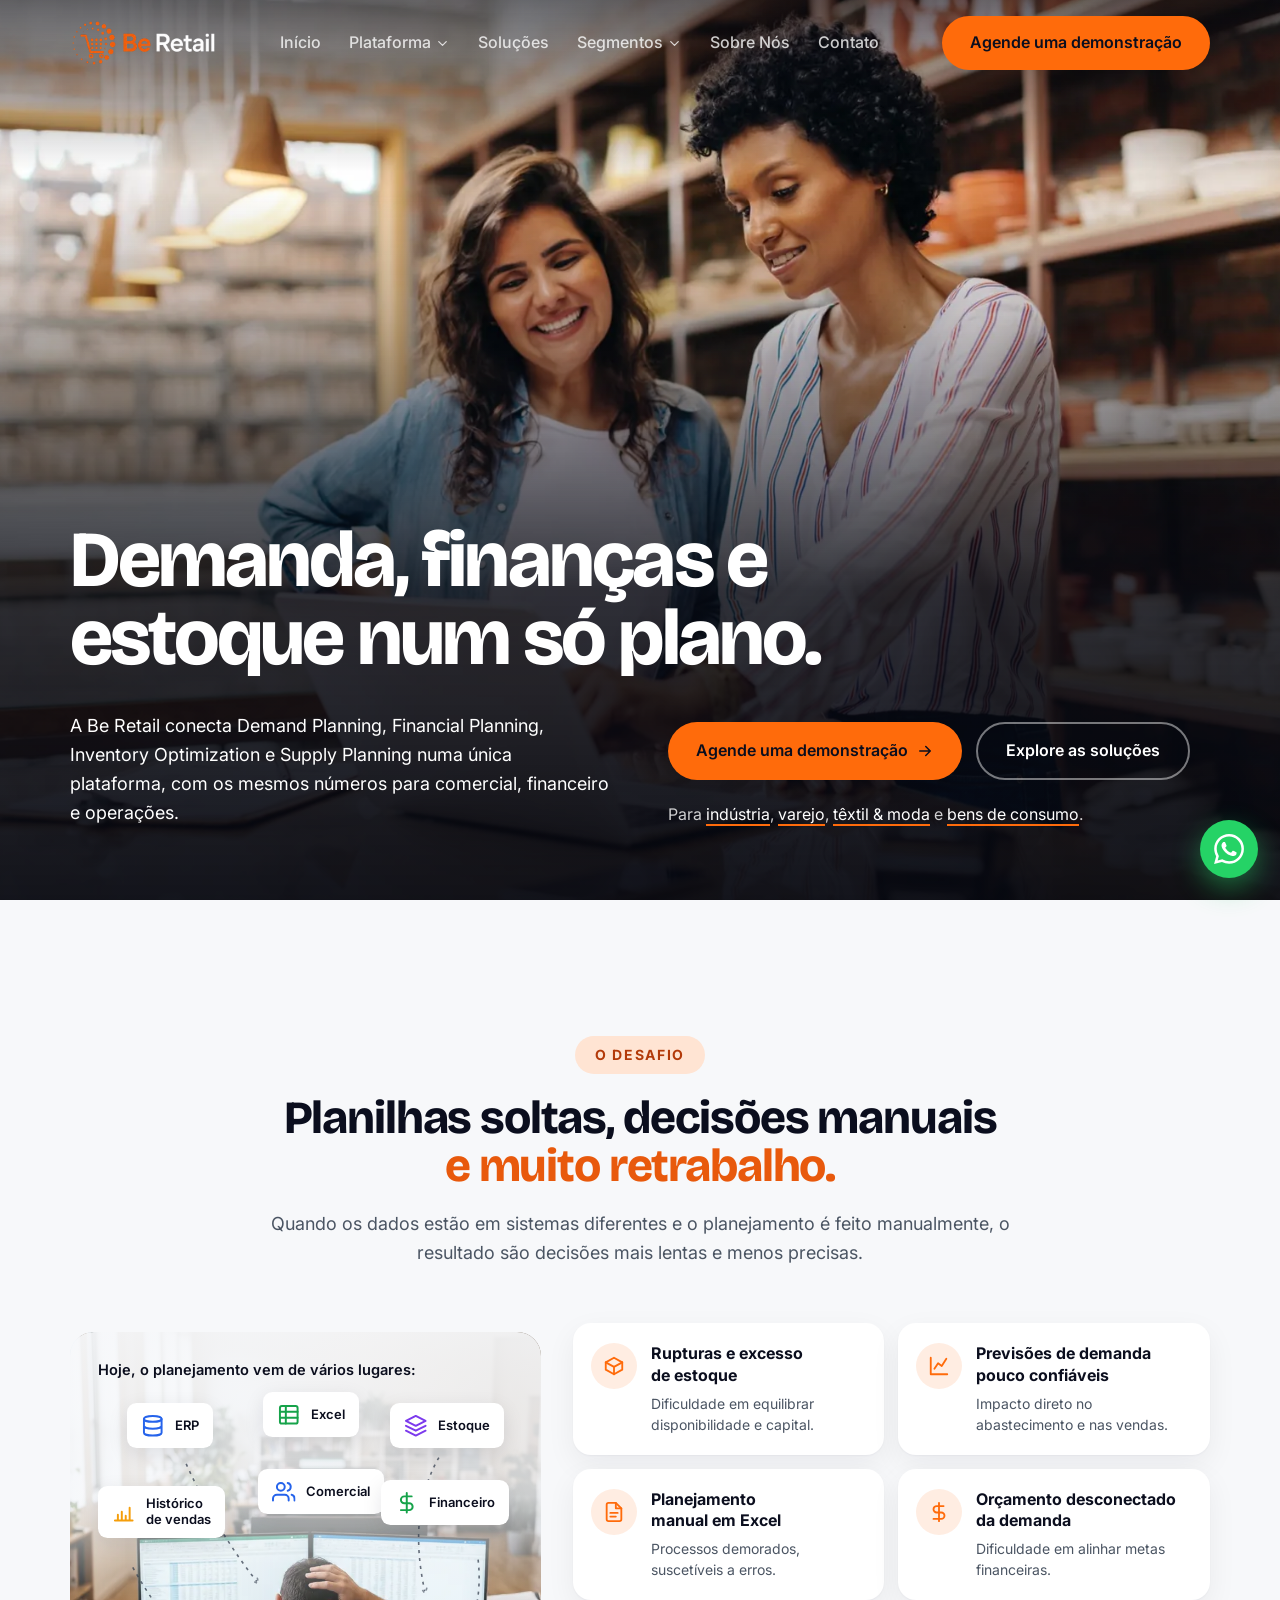
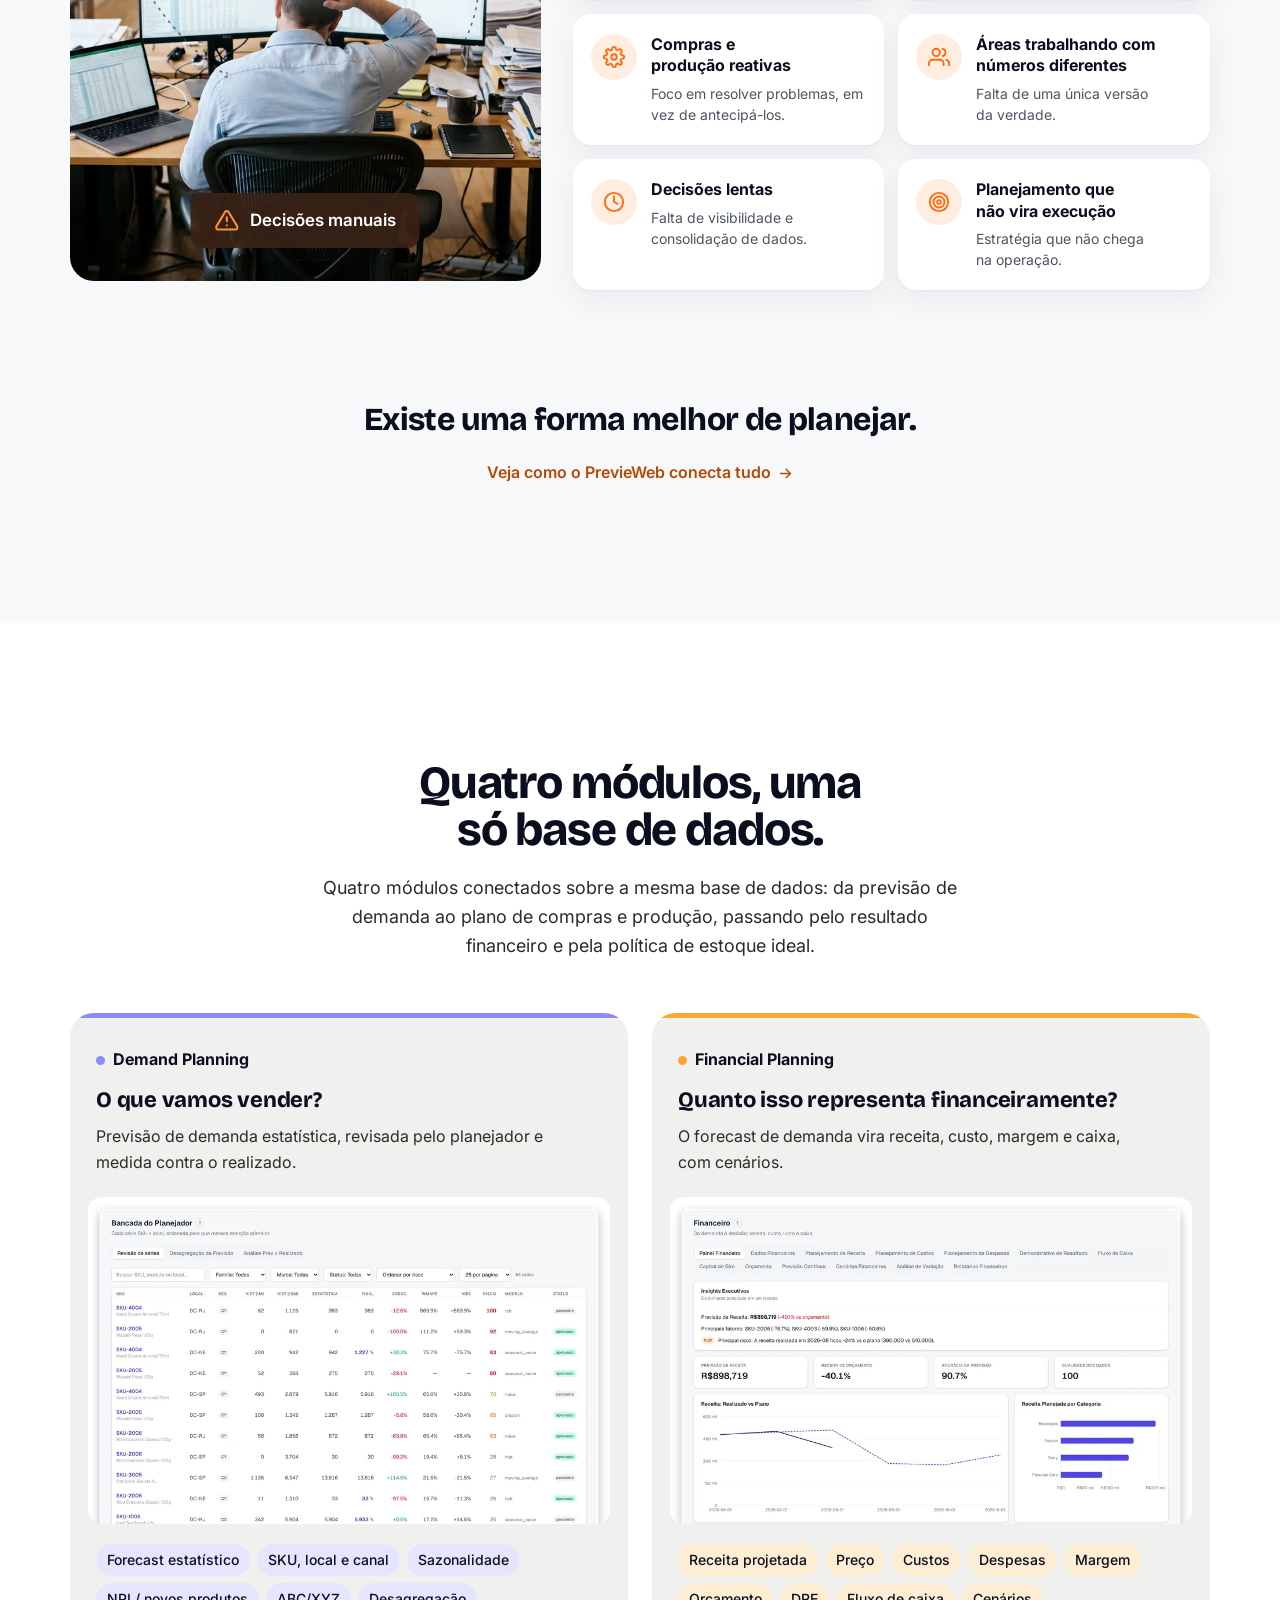
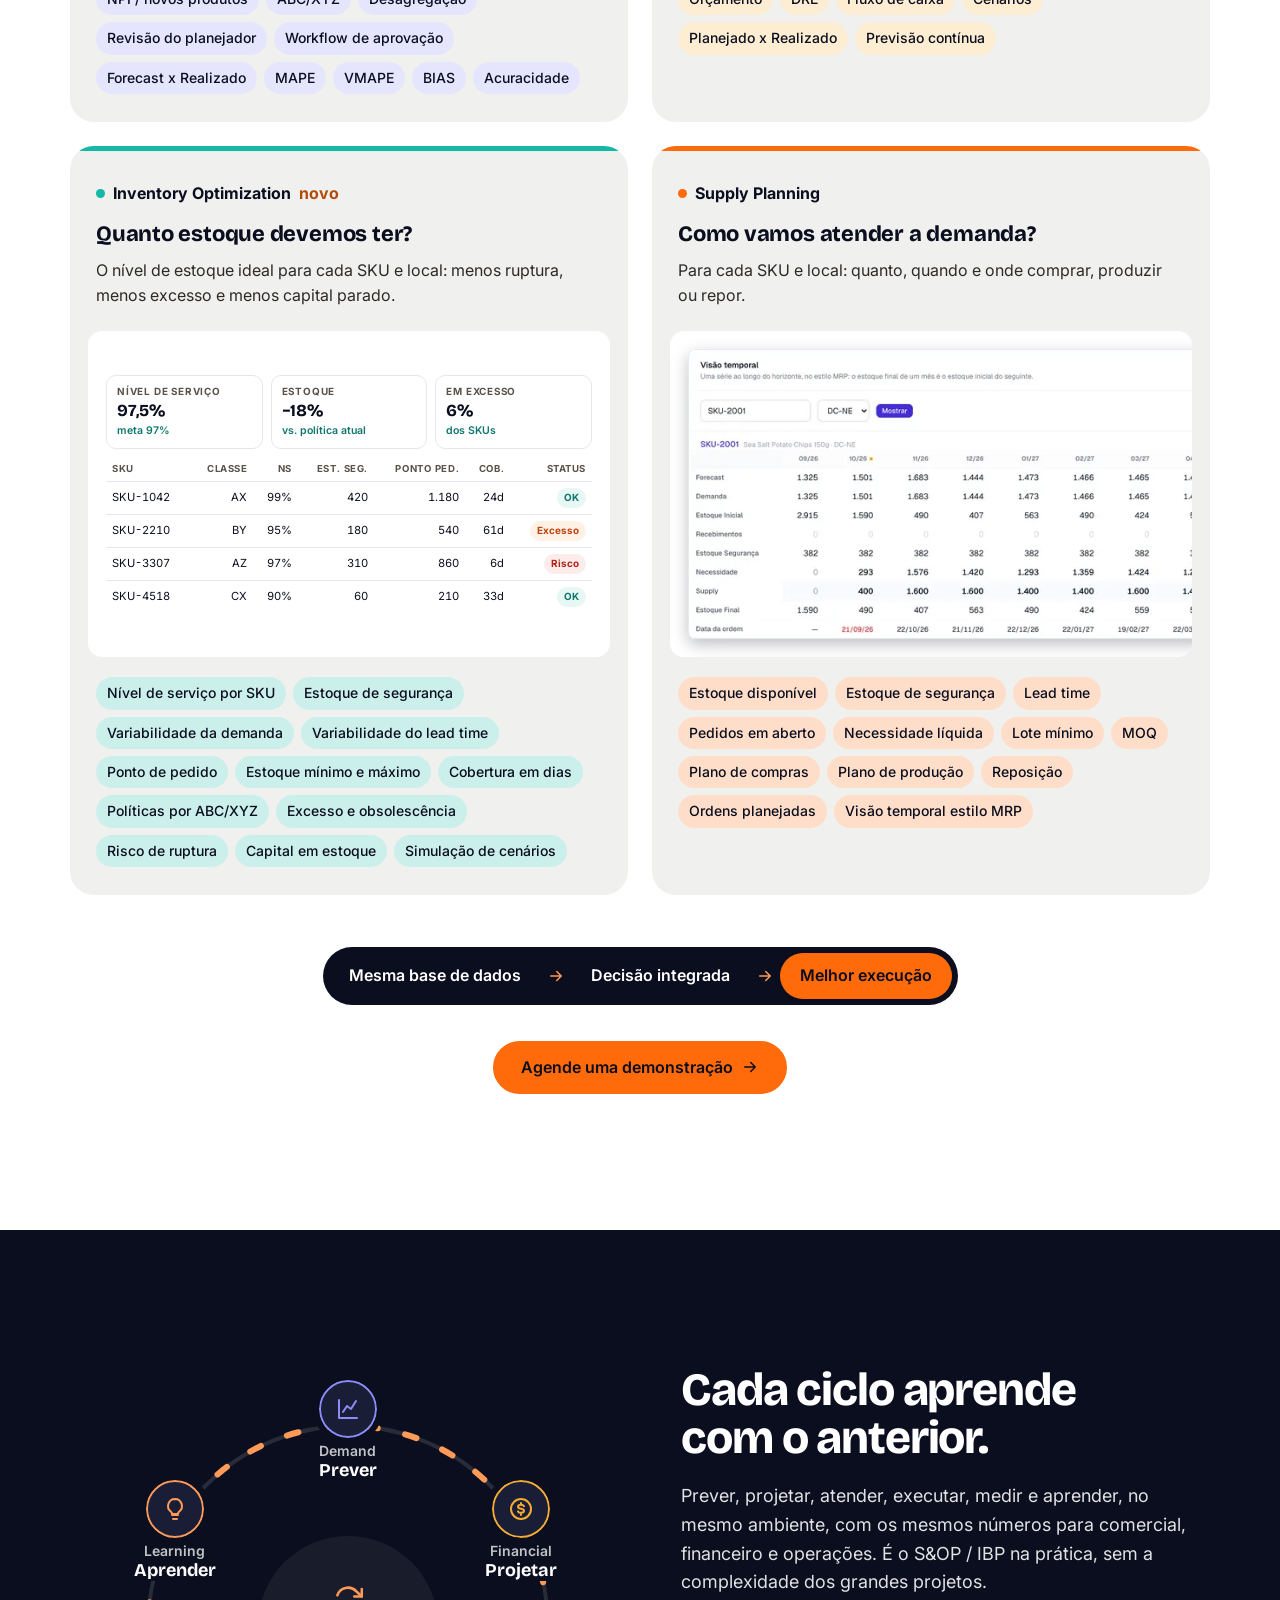
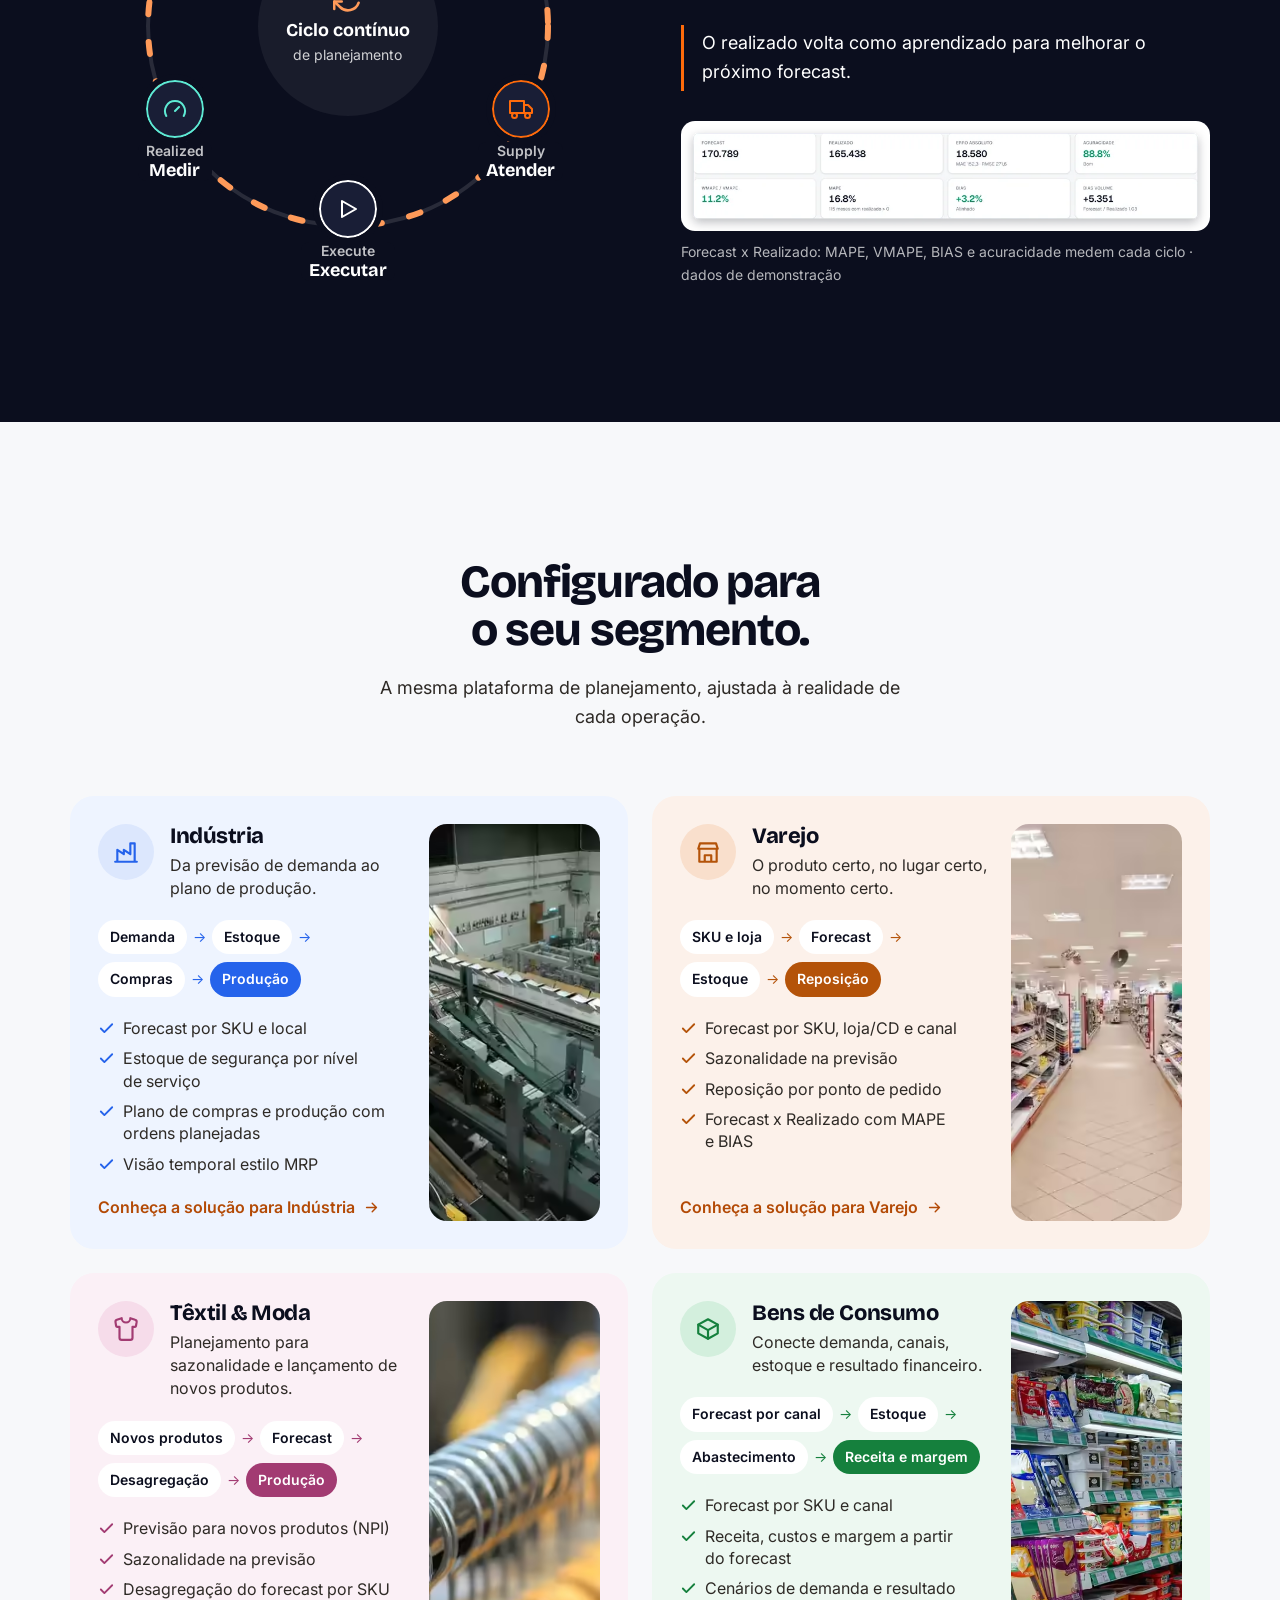
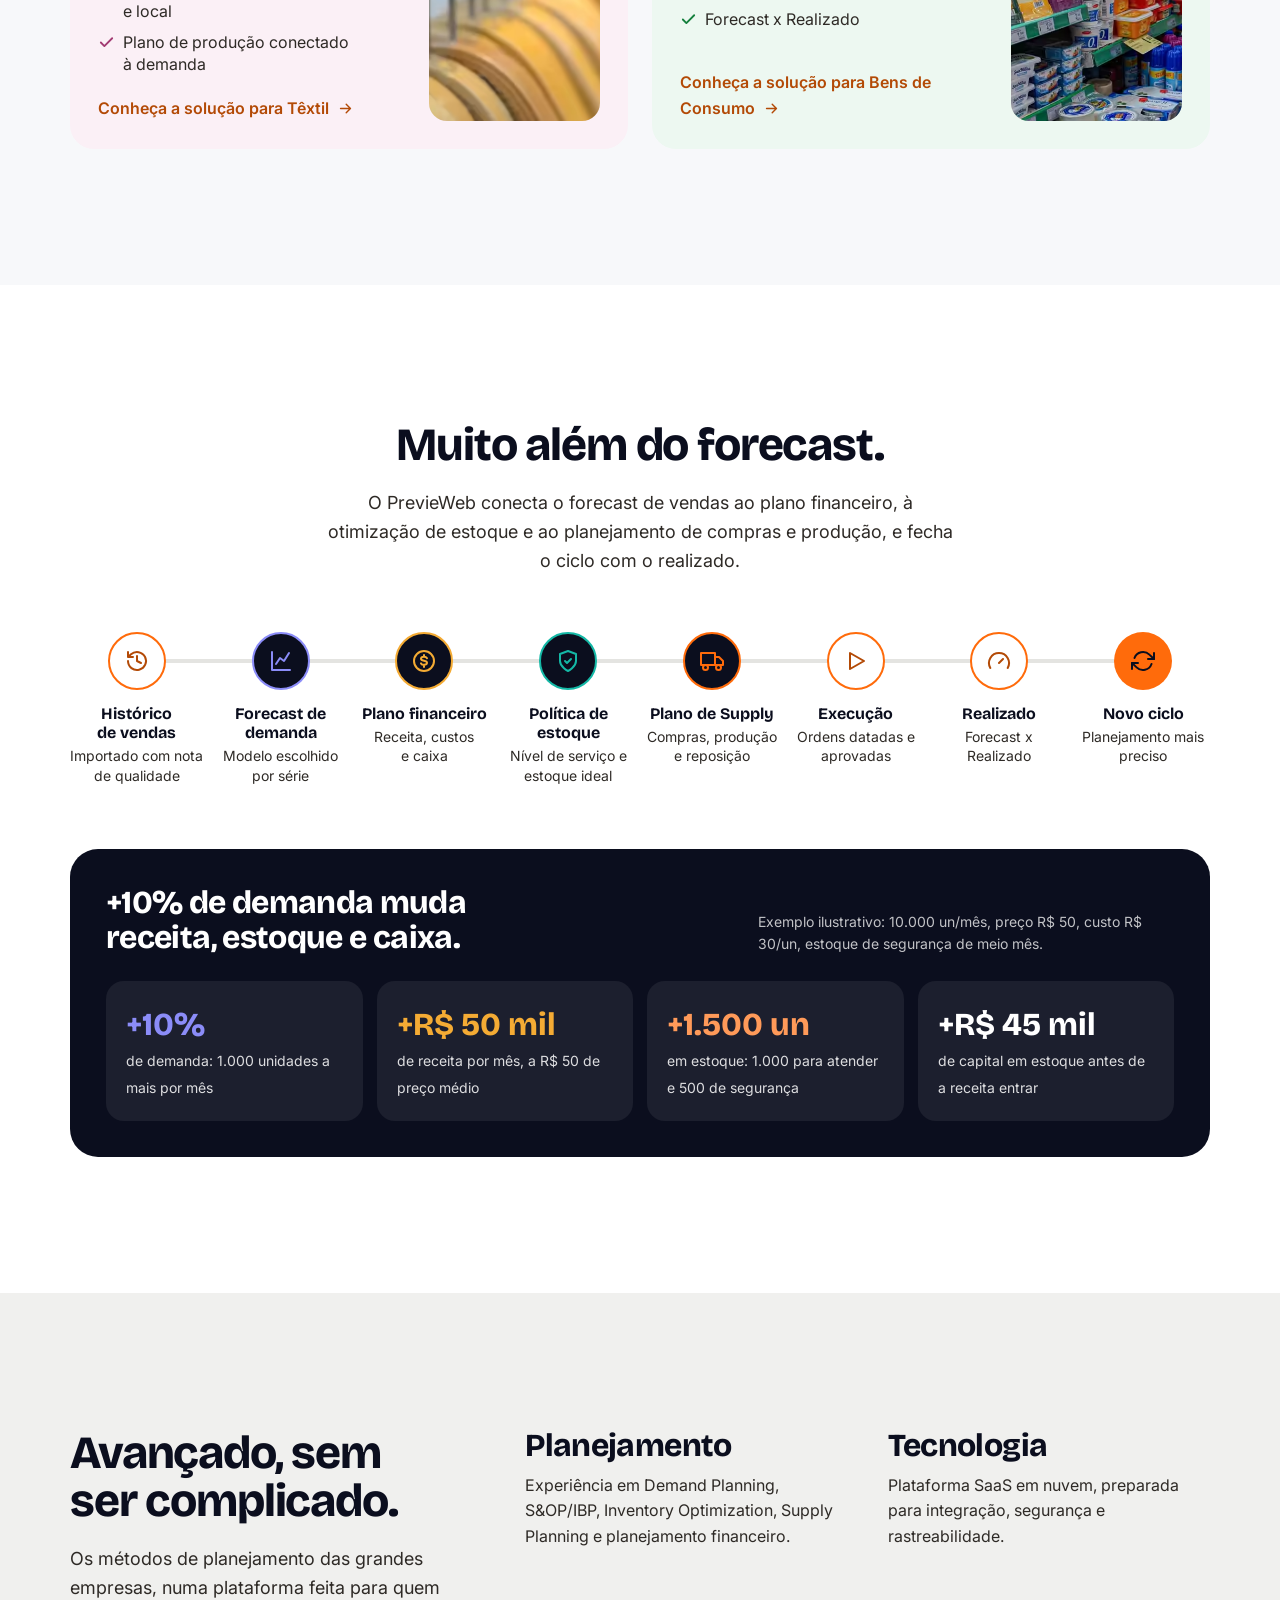
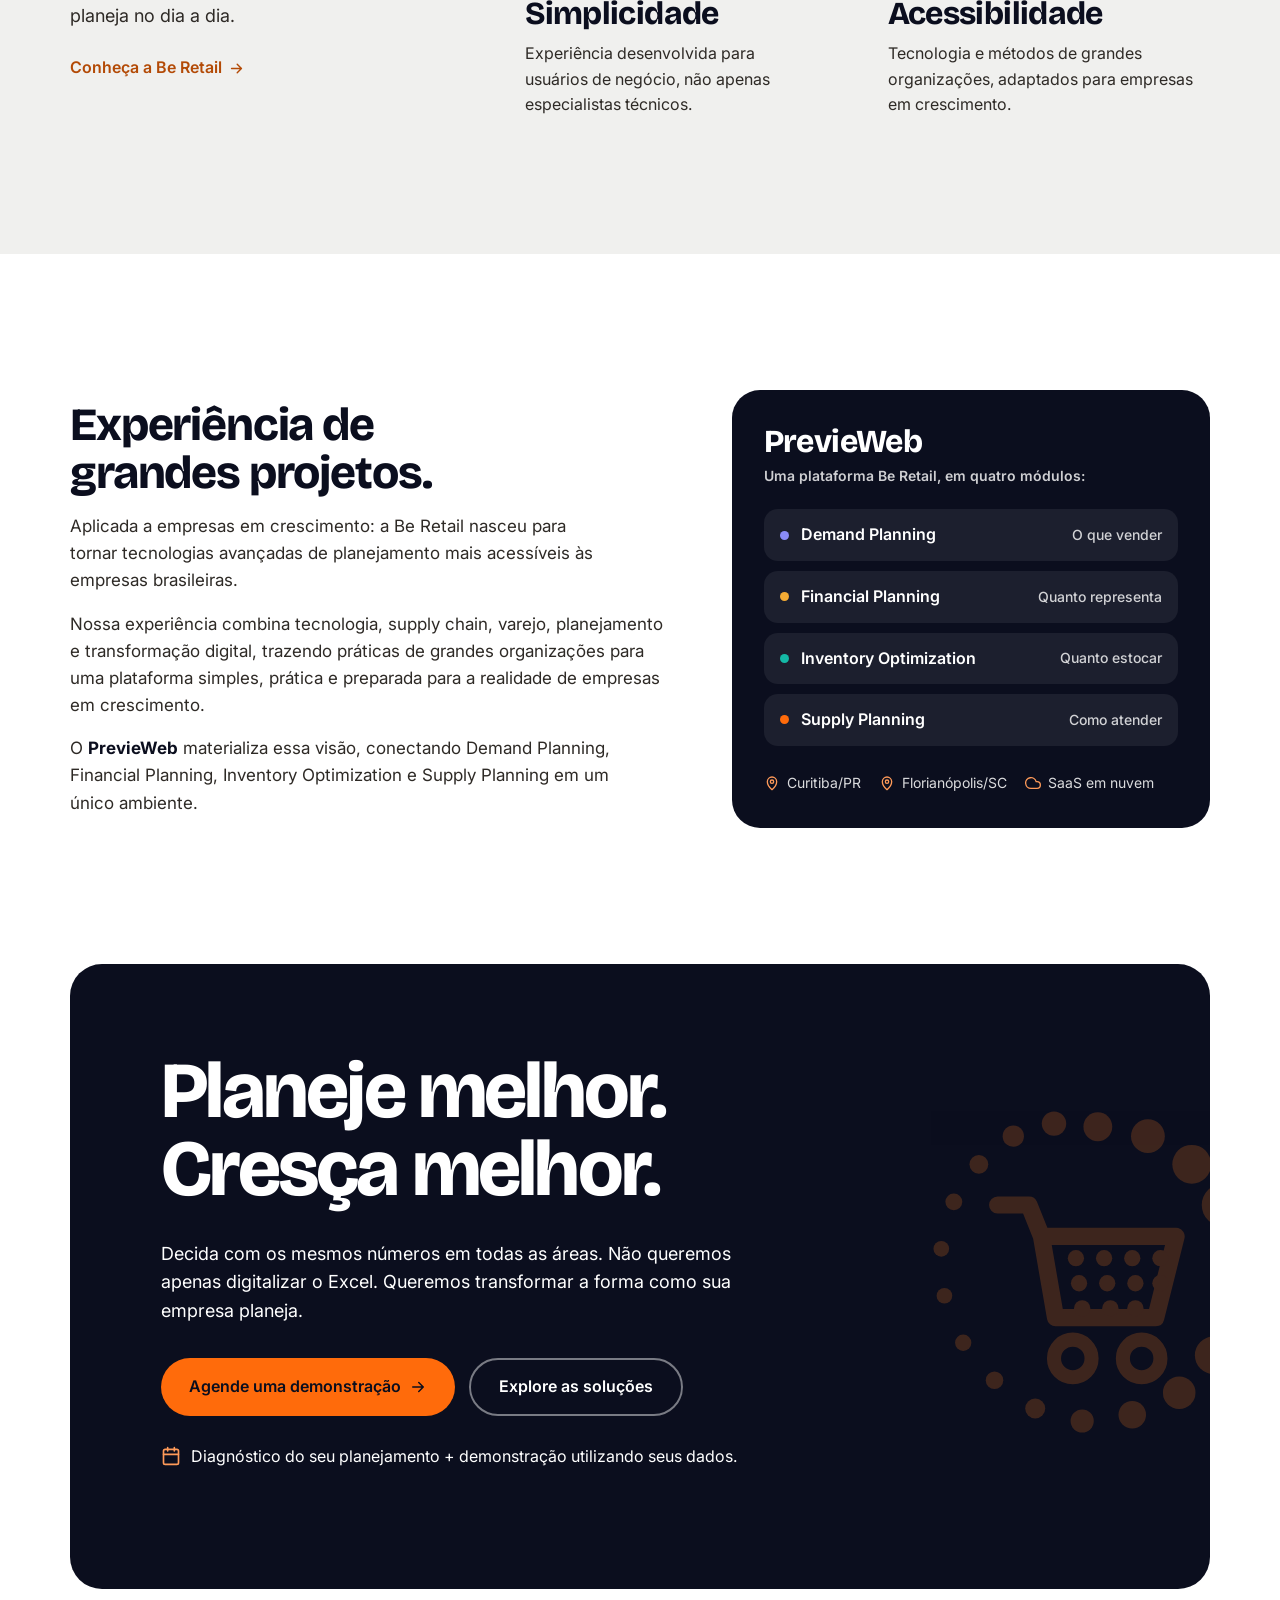
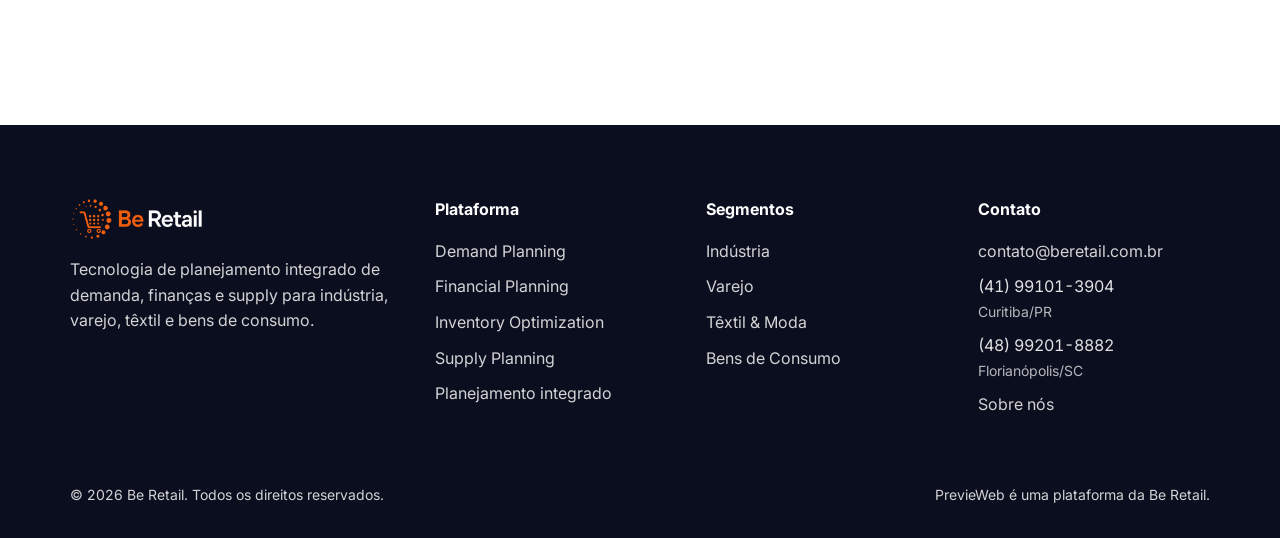
==== index.html @ 89427b6f "Moderniza a seção de segmentos e remove o Painel Executivo - Quatro cards (Indústria, Varejo, Têxtil" ====
<!DOCTYPE html>
<html lang="pt-BR">
<head>
<meta charset="UTF-8">
<meta name="viewport" content="width=device-width, initial-scale=1.0">
<!-- Google tag (gtag.js) -->
<script async src="https://www.googletagmanager.com/gtag/js?id=G-1HCFN1PPWR"></script>
<script>
  window.dataLayer = window.dataLayer || [];
  function gtag(){dataLayer.push(arguments);}
  gtag('js', new Date());

  gtag('config', 'G-1HCFN1PPWR');
</script>
<title>Be Retail | PrevieWeb — Planejamento de demanda, financeiro, estoque e supply</title>
<meta name="description" content="PrevieWeb, da Be Retail: software de previsão de demanda e planejamento integrado — demand planning, financial planning, inventory optimization e supply planning — para indústria, varejo, têxtil e bens de consumo.">
<link rel="canonical" href="https://beretail.com.br/">
<meta name="theme-color" content="#0B0E1E">
<link rel="icon" type="image/png" href="assets/favicon.png">
<link rel="apple-touch-icon" href="assets/icon-180.png">
<meta property="og:type" content="website">
<meta property="og:locale" content="pt_BR">
<meta property="og:site_name" content="Be Retail">
<meta property="og:title" content="PrevieWeb — Planejamento integrado de demanda, finanças, estoque e supply">
<meta property="og:description" content="Conecte previsão de demanda, planejamento financeiro, otimização de estoque e supply em uma única plataforma. Para indústria, varejo, têxtil e bens de consumo.">
<meta property="og:url" content="https://beretail.com.br/">
<meta property="og:image" content="https://beretail.com.br/assets/og-image.jpg">
<meta property="og:image:width" content="1200">
<meta property="og:image:height" content="630">
<meta name="twitter:card" content="summary_large_image">
<link rel="preconnect" href="https://fonts.googleapis.com">
<link rel="preconnect" href="https://fonts.gstatic.com" crossorigin>
<link href="https://fonts.googleapis.com/css2?family=Bricolage+Grotesque:opsz,wght@12..96,600..800&family=Inter:wght@400;500;600;700&display=swap" rel="stylesheet">
<link rel="preload" as="image" href="assets/fotos/planejamento-loja-1600.webp" imagesrcset="assets/fotos/planejamento-loja-900.webp 900w, assets/fotos/planejamento-loja-1600.webp 1600w" imagesizes="100vw" fetchpriority="high">
<script>document.documentElement.classList.add('js')</script>
<script type="application/ld+json">
{
  "@context":"https://schema.org",
  "@graph":[
    {
      "@type":"Organization",
      "@id":"https://beretail.com.br/#org",
      "name":"Be Retail",
      "url":"https://beretail.com.br/",
      "logo":"https://beretail.com.br/assets/logo-be-retail.png",
      "email":"contato@beretail.com.br",
      "description":"Empresa de tecnologia especializada em planejamento integrado de demanda, finanças e supply para empresas em crescimento.",
      "address":{"@type":"PostalAddress","addressLocality":"Curitiba","addressRegion":"PR","addressCountry":"BR"},
      "founder":{"@type":"Person","name":"Alan Risso","jobTitle":"Fundador"},
      "contactPoint":[
        {"@type":"ContactPoint","telephone":"+55-41-99101-3904","contactType":"sales","areaServed":"BR","availableLanguage":"Portuguese","description":"Curitiba/PR"},
        {"@type":"ContactPoint","telephone":"+55-48-99201-8882","contactType":"sales","areaServed":"BR","availableLanguage":"Portuguese","description":"Florianópolis/SC"}
      ]
    },
    {
      "@type":"SoftwareApplication",
      "name":"PrevieWeb",
      "applicationCategory":"BusinessApplication",
      "operatingSystem":"Web",
      "description":"Plataforma SaaS de planejamento integrado: previsão de demanda (demand planning), planejamento financeiro (financial planning), otimização de estoque (inventory optimization) e planejamento de supply (supply planning).",
      "featureList":["Forecast estatístico por SKU, local e canal","Forecast x Realizado com MAPE, VMAPE, BIAS e acuracidade","Receita, custos, DRE, fluxo de caixa e cenários","Estoque de segurança por nível de serviço, ponto de pedido e estoque máximo","Diagnóstico de excesso, ruptura e itens sem giro","Necessidade líquida, estoque de segurança e ordens planejadas","Visão temporal estilo MRP"],
      "publisher":{"@id":"https://beretail.com.br/#org"}
    },
    {
      "@type":"WebSite",
      "name":"Be Retail",
      "url":"https://beretail.com.br/",
      "inLanguage":"pt-BR",
      "publisher":{"@id":"https://beretail.com.br/#org"}
    }
  ]
}
</script>
<style>
  :root{
    --laranja:#FF6B0B;
    --laranja-escuro:#B34A06;
    --laranja-claro:#FF9A59;
    --dourado:#F4AB34;
    --navy:#0B0E1E;             /* navy exato da logo */
    --navy-suave:#191E36;
    --indigo-claro:#8B8CF8;
    --creme:#F0F0EE;            /* pedra neutra */
    --pedra-2:#E4E4E1;
    --linha:#E4E7EE;
    --texto:#2E2A26;
    --texto-suave:#5A524A;
    --whatsapp:#25D366;
    --f-display:'Bricolage Grotesque',system-ui,sans-serif;
    --f-ui:'Inter',system-ui,sans-serif;
    --ease:cubic-bezier(.2,.7,.3,1);
    --raio:20px;
    --fundo-escuro:var(--navy);
    /* escala: 14 · 16 · 18 · 22 · 32 · h2 · display */
    --t-small:.875rem;--t-ui:1rem;--t-lead:1.125rem;--t-h3:1.375rem;--t-stat:2rem;
    --t-h2:clamp(1.75rem,3.6vw,3rem);
    --t-display:clamp(2rem,6.2vw,5.6rem);
  }
  *{margin:0;padding:0;box-sizing:border-box}
  html{scroll-behavior:smooth;scroll-padding-top:84px}
  body{
    font-family:'Inter',system-ui,sans-serif;
    color:var(--texto);
    background:#FFFFFF;
    line-height:1.6;font-size:1.0625rem;
    -webkit-font-smoothing:antialiased;
    overflow-x:hidden;
  }
  h1,h2,h3{font-family:var(--f-display);text-wrap:balance}
  p,li{text-wrap:pretty}
  img,svg{display:block;max-width:100%}
  img{height:auto}
  a{text-decoration:none;color:inherit}
  ul,ol{list-style:none}
  a:focus-visible,button:focus-visible{outline:3px solid var(--laranja-claro);outline-offset:3px;border-radius:6px}
  .container{width:min(1140px,calc(100% - 40px));margin-inline:auto}
  .ic{width:24px;height:24px;fill:none;stroke:currentColor;stroke-width:2;stroke-linecap:round;stroke-linejoin:round;flex:none}
  .sr-only{position:absolute;width:1px;height:1px;overflow:hidden;clip:rect(0 0 0 0);white-space:nowrap}

  /* ===== Header ===== */
  header{
    position:sticky;top:0;z-index:50;
    background:transparent;transition:background-color .3s;
  }
  header.is-scrolled,header.nav-open{background:var(--navy)}
  .nav{display:flex;align-items:center;justify-content:space-between;padding:16px 0;gap:16px;transition:padding .3s}
  header.is-scrolled .nav{padding:10px 0}
  .logo img{transition:height .3s}
  header.is-scrolled .logo img{height:40px}
  .nav > nav > ul{display:flex;gap:28px}
  .nav ul a{font-weight:500;font-size:var(--t-ui);color:rgba(255,255,255,.78);transition:color .2s;display:inline-flex;align-items:center;gap:4px}
  .nav ul a:hover{color:var(--laranja-claro)}
  .nav .has-sub{position:relative}
  .nav .has-sub > a .ic{width:15px;height:15px;transition:transform .2s}
  .nav .sub{
    position:absolute;top:calc(100% + 14px);left:-18px;min-width:230px;
    background:var(--navy-suave);border-radius:14px;
    padding:8px;box-shadow:0 20px 40px rgba(0,0,0,.35); /* taste-skill-ignore: menu suspenso */
    display:none;
  }
  .nav .sub::before{content:'';position:absolute;left:0;right:0;top:-16px;height:16px}
  .nav .has-sub:hover .sub,.nav .has-sub:focus-within .sub{display:block}
  .nav .has-sub:hover > a .ic{transform:rotate(180deg)}
  .nav .sub a{display:flex;padding:10px 12px;border-radius:9px;font-size:var(--t-ui)}
  .nav .sub a:hover{background:rgba(255,255,255,.06)}
  .nav .sub .dot{width:8px;height:8px;border-radius:50%;margin-right:8px}
  .menu-btn{
    display:none;background:none;border:0;cursor:pointer;padding:8px;
    color:#fff;margin-left:auto;
  }
  .btn{
    display:inline-flex;align-items:center;gap:8px;
    font-family:var(--f-ui);font-weight:600;font-size:var(--t-ui);
    padding:14px 28px;border-radius:999px;transition:background-color .2s,color .2s,border-color .2s,transform .2s;cursor:pointer;border:0;
  }
  .btn .ic{width:18px;height:18px;transition:transform .25s}
  .btn:hover .ic{transform:translateX(3px)}
  .btn-primary{background:var(--laranja);color:var(--navy)}
  .btn-primary:hover{background:var(--laranja-claro)}
  .btn:active{transform:translateY(1px)}
  .btn-ghost{border:2px solid rgba(255,255,255,.45);color:#fff}
  .btn-ghost:hover{border-color:var(--laranja);color:var(--laranja-claro)}
  .btn-outline{border:2px solid var(--navy);color:var(--navy)}
  .btn-outline:hover{border-color:var(--laranja);color:var(--laranja-escuro)}
  .link-seta{display:inline-flex;align-items:center;gap:6px;font-family:var(--f-ui);font-weight:600;font-size:var(--t-ui);color:var(--laranja-escuro)}
  .link-seta .ic{width:17px;height:17px;transition:transform .2s}
  .link-seta:hover .ic{transform:translateX(4px)}

  /* ===== Logo ===== */
  .logo{display:flex;align-items:center}
  .logo img{height:48px;width:auto}
  footer .logo img{height:44px}

  /* ===== Hero ===== */
  /* capa em tela cheia: a foto ocupa a primeira tela, o cabeçalho fica por cima */
  .hero{
    position:relative;isolation:isolate;overflow:hidden;background:var(--navy);color:#fff;
    margin-top:-96px;padding:212px 0 72px;min-height:calc(100svh + 10px);display:flex;align-items:flex-end;
  }
  .hero-bg{position:absolute;inset:0;z-index:-2;width:100%;height:100%;object-fit:cover;object-position:50% 28%}
  .hero::after{
    content:'';position:absolute;inset:0;z-index:-1;pointer-events:none;
    background:
      linear-gradient(to top,rgba(6,8,16,.94) 0%,rgba(6,8,16,.82) 34%,rgba(6,8,16,.2) 64%,rgba(6,8,16,0) 78%), /* taste-skill-ignore: scrim neutro sobre a foto */
      linear-gradient(to bottom,rgba(6,8,16,.62) 0,rgba(6,8,16,0) 20%); /* scrim neutro sobre a foto */ /* taste-skill-ignore: scrim neutro sobre a foto */
  }
  .hero-content{width:min(1140px,calc(100% - 40px))}
  .hero h1{
    font-size:var(--t-display);font-weight:750;line-height:.98;
    letter-spacing:-.035em;margin-bottom:36px;max-width:24ch;
  }
  .hero-grid{display:grid;grid-template-columns:1fr 1fr;gap:56px;align-items:end}
  .hero p.lead{font-size:var(--t-lead);color:#fff;max-width:34rem}
  .hero-side{display:flex;flex-direction:column;gap:22px}
  .hero-actions{display:flex;gap:14px;flex-wrap:wrap}
  .hero-segs{font-size:var(--t-ui);color:rgba(255,255,255,.8);max-width:30rem}
  .hero-segs a{color:#fff;text-decoration:underline;text-decoration-color:var(--laranja);text-underline-offset:4px;text-decoration-thickness:2px}
  .hero-segs a:hover{color:var(--laranja-claro)}
  @media(prefers-reduced-motion:no-preference){
    .hero-bg{animation:assentar 1.6s cubic-bezier(.2,.7,.3,1) both}
    @keyframes assentar{from{transform:scale(1.06)}to{transform:none}}
  }

  /* fluxo Demand → Financial → Supply (componente reutilizável) */
  .flow{display:flex;align-items:center;gap:10px;flex-wrap:wrap}
  .flow .step{
    display:inline-flex;align-items:center;gap:8px;padding:8px 13px;border-radius:12px;
    font-family:var(--f-ui);font-weight:600;font-size:var(--t-small);white-space:nowrap;
  }
  .flow .arrow{width:18px;height:18px;opacity:.55}
  .dot-mod{width:9px;height:9px;border-radius:50%;flex:none}
  .m-demand{--mod:var(--indigo-claro)}
  .m-fin{--mod:var(--dourado)}
  .m-supply{--mod:var(--laranja)}
  .m-inv{--mod:#14B8A6}
  .dot-mod{background:var(--mod)}

  /* entrada do hero (só com movimento permitido) */
  @keyframes fadeUp{from{opacity:0;transform:translateY(24px)}to{opacity:1;transform:none}}
  @media(prefers-reduced-motion:no-preference){
    .hero h1,.hero .lead,.hero-actions,.hero-segs{animation:fadeUp .7s cubic-bezier(.2,.7,.3,1) both}
    .hero .lead{animation-delay:.08s}
    .hero-actions{animation-delay:.16s}
    .hero-segs{animation-delay:.24s}
  }

  /* ===== Seções ===== */
  section{padding:136px 0}
  .section-title{font-size:var(--t-h2);font-weight:750;letter-spacing:-.025em;color:var(--navy);line-height:1.04;max-width:22ch}
  .section-sub{color:var(--texto);max-width:40rem;margin-top:20px;font-size:var(--t-lead)}
  .center{text-align:center}
  .center .section-title,.center .section-sub{margin-inline:auto}
  .dark{background:var(--fundo-escuro);color:#fff}
  .dark .section-title{color:#fff}
  .dark .section-sub{color:rgba(255,255,255,.88)}
  .bg-creme{background:var(--creme)}

  /* revelação ao rolar (só com JS) */
  @media(prefers-reduced-motion:no-preference){
    .js [data-reveal]{opacity:0;transform:translateY(24px);transition:opacity .7s cubic-bezier(.2,.7,.3,1),transform .7s cubic-bezier(.2,.7,.3,1)}
    .js [data-reveal].is-in{opacity:1;transform:none}
  }

  /* ===== Problema (layout de referência) ===== */
  /* taste-skill-ignore: rótulo em pílula, palavra em destaque, ícones e sombras seguem a referência pedida */
  .desafio{background:#F7F8FA}
  .pill{
    display:inline-block;padding:8px 20px;border-radius:999px;background:#FFE4D3;color:#B33A0A;
    font-family:var(--f-ui);font-weight:700;font-size:var(--t-small);letter-spacing:.12em;text-transform:uppercase;margin-bottom:20px;
  }
  .desafio-title{max-width:none}
  .desafio-title span{display:block;color:#E8590C}
  .desafio .section-sub{color:#4B5563;max-width:48rem}
  .prob-grid{display:grid;grid-template-columns:.85fr 1.15fr;gap:32px;margin-top:56px;align-items:center}
  .frag{position:relative;aspect-ratio:6/7;border-radius:24px;overflow:hidden;container-type:inline-size;background:#E9ECF1}
  .frag-foto{position:absolute;inset:0;width:100%;height:100%;object-fit:cover;object-position:50% 60%}
  .frag::before{
    content:'';position:absolute;inset:0;z-index:1;pointer-events:none;
    background:linear-gradient(to bottom,rgba(247,248,250,.94) 0%,rgba(247,248,250,.82) 30%,rgba(247,248,250,0) 54%); /* taste-skill-ignore: véu claro sob os cartões */
  }
  .frag .tag{position:absolute;z-index:3;left:6%;top:5%;font-size:clamp(.875rem,3.1cqi,1.125rem);font-weight:600;color:var(--navy)}
  .frag-setas{position:absolute;inset:0;z-index:2;width:100%;height:100%}
  .frag-setas path{fill:none;stroke:#374151;stroke-width:1.6;stroke-dasharray:3 5;vector-effect:non-scaling-stroke;opacity:.75}
  .fontes{position:absolute;inset:0;z-index:3}
  .fonte{
    position:absolute;display:flex;align-items:center;gap:2.2cqi;
    padding:2.2cqi 3cqi;border-radius:2cqi;background:#fff;
    box-shadow:0 6px 20px rgba(15,23,42,.10); /* taste-skill-ignore */
    font-family:var(--f-ui);font-weight:600;font-size:clamp(.8125rem,2.7cqi,1rem);line-height:1.2;color:var(--navy);
  }
  .fonte-ic .ic{width:clamp(18px,5cqi,30px);height:clamp(18px,5cqi,30px);stroke-width:2}
  .f-erp{left:12%;top:13%}       .f-erp .ic{color:#2563EB}
  .f-excel{left:41%;top:11%}     .f-excel .ic{color:#16A34A}
  .f-estoque{left:68%;top:13%}   .f-estoque .ic{color:#7C3AED} /* taste-skill-ignore: roxo do ícone de estoque da referência */
  .f-historico{left:6%;top:28%}  .f-historico .ic{color:#F59E0B}
  .f-comercial{left:40%;top:25%} .f-comercial .ic{color:#2563EB}
  .f-financeiro{left:66%;top:27%} .f-financeiro .ic{color:#16A34A}
  .manual{
    position:absolute;z-index:3;left:50%;bottom:6%;transform:translateX(-50%);white-space:nowrap;
    background:rgba(58,34,22,.92);color:#fff;border-radius:2.6cqi;padding:3cqi 5cqi;
    display:flex;align-items:center;gap:2.4cqi;font-family:var(--f-ui);font-weight:600;font-size:clamp(.95rem,3.6cqi,1.3rem);
  }
  .manual .ic{color:#FB923C;width:clamp(20px,5.2cqi,30px);height:clamp(20px,5.2cqi,30px)}
  .dores{display:grid;grid-template-columns:1fr 1fr;gap:14px}
  .dor{
    background:#fff;border-radius:18px;padding:20px 18px;display:grid;grid-template-columns:46px 1fr;gap:14px;align-items:start;
    box-shadow:0 1px 2px rgba(15,23,42,.04),0 10px 30px rgba(15,23,42,.06); /* taste-skill-ignore */
  }
  .dor-ic{width:46px;height:46px;border-radius:50%;background:#FFEDE2;display:grid;place-items:center;color:var(--laranja)}
  .dor-ic .ic{width:22px;height:22px}
  .dor h3{font-family:var(--f-ui);font-size:var(--t-ui);font-weight:700;color:var(--navy);line-height:1.35;margin-bottom:6px}
  .dor p{font-size:var(--t-small);color:#4B5563;line-height:1.5}
  .virada{margin-top:104px;text-align:center}
  .virada p{font-family:var(--f-display);font-size:var(--t-stat);font-weight:750;color:var(--navy);letter-spacing:-.02em;margin-bottom:14px}

  /* ===== Plataforma ===== */
  .mods{display:grid;grid-template-columns:repeat(2,1fr);gap:24px;margin-top:52px}
  .mod{
    border-radius:24px;background:var(--creme);overflow:hidden;
    display:flex;flex-direction:column;transition:transform .25s,background-color .25s;
  }
  .mod:hover{transform:translateY(-4px);background:var(--pedra-2)}
  .mod-head{padding:28px 26px 0}
  .mod-tag{
    display:inline-flex;align-items:center;gap:8px;font-family:var(--f-ui);font-weight:700;
    font-size:var(--t-ui);color:var(--navy);
  }
  .mod-tag .novo{color:var(--laranja-escuro);font-weight:700}
  .mod h3{font-size:var(--t-h3);font-weight:750;color:var(--navy);margin:10px 0 6px;letter-spacing:-.01em}
  .mod-head p{font-size:var(--t-ui);color:var(--texto)}
  .mod-shot{
    margin:22px 18px 0;border-radius:14px;overflow:hidden;background:#fff;
    aspect-ratio:16/10;
  }
  .mod-shot img{width:100%;height:100%;object-fit:cover;object-position:left top}
  .chips{display:flex;flex-wrap:wrap;gap:7px;padding:20px 26px 28px}
  .chips li{
    font-size:var(--t-small);font-weight:500;padding:5px 11px;border-radius:999px;
    background:color-mix(in srgb,var(--mod) 22%,#fff);color:var(--navy);
  }
  .mod-bar{height:5px;background:var(--mod)}
  /* mock ilustrativo do Inventory Optimization */
  .inv-mock{display:flex;flex-direction:column;justify-content:center;gap:12px;padding:16px 18px;background:#fff;font-family:var(--f-ui)}
  .inv-kpis{display:grid;grid-template-columns:repeat(3,1fr);gap:8px}
  .inv-kpis div{border:1px solid var(--linha);border-radius:10px;padding:8px 10px;display:flex;flex-direction:column;gap:2px}
  .inv-kpis b{font-size:.62rem;letter-spacing:.08em;text-transform:uppercase;color:var(--texto-suave);font-weight:700}
  .inv-kpis strong{font-family:var(--f-display);font-size:1.05rem;color:var(--navy);line-height:1.1}
  .inv-kpis small{font-size:.66rem;font-weight:600;color:#0F766E}
  .inv-tab{width:100%;border-collapse:collapse;font-size:.7rem;color:var(--navy);font-variant-numeric:tabular-nums}
  .inv-tab th{font-size:.6rem;letter-spacing:.06em;text-transform:uppercase;color:var(--texto-suave);font-weight:700;text-align:right;padding:0 6px 5px;border-bottom:1px solid var(--linha)}
  .inv-tab th:first-child,.inv-tab td:first-child{text-align:left}
  .inv-tab td{padding:6px;text-align:right;border-bottom:1px solid var(--linha);white-space:nowrap}
  .inv-tab tr:last-child td{border-bottom:0}
  .inv-st{display:inline-block;padding:2px 7px;border-radius:999px;font-size:.62rem;font-weight:700}
  .st-ok{background:#E6F7F4;color:#0F766E}
  .st-exc{background:#FFF1E6;color:#C2410C}
  .st-rup{background:#FDECEC;color:#B42318}
  @media(max-width:560px){
    .inv-mock{aspect-ratio:auto;padding:14px 12px}
    .inv-kpis{gap:6px}
    .inv-kpis div{padding:7px 8px}
    .inv-kpis strong{font-size:.95rem}
    .inv-tab th:nth-child(2),.inv-tab td:nth-child(2),.inv-tab th:nth-child(4),.inv-tab td:nth-child(4){display:none}
  }
  .logica{
    margin:52px auto 0;display:flex;justify-content:center;align-items:center;gap:6px;flex-wrap:wrap;
    width:fit-content;max-width:100%;padding:6px;border-radius:999px;background:var(--navy);
  }
  .logica .step{color:#fff;padding:10px 20px;border-radius:999px;font-family:var(--f-ui);font-weight:600;font-size:var(--t-ui)}
  .logica .step:last-of-type{background:var(--laranja);color:var(--navy)}
  .logica .ic{color:var(--laranja-claro);width:18px;height:18px}
  .cta-inline{margin-top:36px;display:flex;justify-content:center;gap:14px;flex-wrap:wrap}

  /* ===== Ciclo (Planejamento integrado) ===== */
  .ciclo-grid{display:grid;grid-template-columns:1.05fr 1fr;gap:56px;align-items:center}
  .ciclo{position:relative;width:min(100%,500px);aspect-ratio:1;margin-inline:auto}
  .ciclo .anel{position:absolute;inset:10%;width:80%;height:80%;overflow:visible}
  .ciclo .anel circle{fill:none}
  .anel .trilha{stroke:rgba(255,255,255,.12);stroke-width:2}
  .anel .fluxo{stroke:var(--laranja-claro);stroke-width:3;stroke-dasharray:6 14;stroke-linecap:round;animation:girar 30s linear infinite}
  @keyframes girar{to{stroke-dashoffset:-400}}
  .ciclo-centro{
    position:absolute;inset:32%;border-radius:50%;display:grid;place-items:center;text-align:center;
    background:rgba(255,255,255,.06);padding:10px;
  }
  .ciclo-centro .ic{width:30px;height:30px;color:var(--laranja-claro);margin:0 auto 6px}
  .ciclo-centro strong{font-family:var(--f-display);font-size:var(--t-lead);display:block;line-height:1.2}
  .ciclo-centro span{font-size:var(--t-small);color:rgba(255,255,255,.8)}
  .ciclo ol{position:absolute;inset:0}
  .ciclo li{
    position:absolute;width:118px;margin:-46px 0 0 -59px;text-align:center;
    display:flex;flex-direction:column;align-items:center;gap:4px;
  }
  .ciclo li .no{
    width:58px;height:58px;border-radius:50%;display:grid;place-items:center;
    background:var(--navy-suave);border:2px solid var(--mod);color:var(--mod);
    outline:6px solid var(--navy);animation:pulso 9s ease-in-out infinite;
  }
  .ciclo li .no .ic{width:24px;height:24px}
  .ciclo li .txt{display:flex;flex-direction:column;align-items:center;gap:3px;background:var(--navy);padding:2px 8px;border-radius:8px}
  .ciclo li b{font-family:var(--f-ui);font-size:var(--t-small);color:rgba(255,255,255,.75);font-weight:600}
  .ciclo li span{font-family:var(--f-display);font-weight:700;font-size:var(--t-lead);line-height:1}
  @keyframes pulso{0%,12%,100%{transform:scale(1);background:var(--navy-suave)}5%{transform:scale(1.12);background:color-mix(in srgb,var(--mod) 30%,var(--navy-suave))}}
  .ciclo li:nth-child(1){top:10%;left:50%}
  .ciclo li:nth-child(2){top:30%;left:84.6%;}
  .ciclo li:nth-child(3){top:70%;left:84.6%}
  .ciclo li:nth-child(4){top:90%;left:50%}
  .ciclo li:nth-child(5){top:70%;left:15.4%}
  .ciclo li:nth-child(6){top:30%;left:15.4%}
  .ciclo li:nth-child(2) .no{animation-delay:1.5s}
  .ciclo li:nth-child(3) .no{animation-delay:3s}
  .ciclo li:nth-child(4) .no{animation-delay:4.5s}
  .ciclo li:nth-child(5) .no{animation-delay:6s}
  .ciclo li:nth-child(6) .no{animation-delay:7.5s}
  .m-exec{--mod:#FFFFFF}
  .m-real{--mod:#5EEAD4}
  .m-learn{--mod:var(--laranja-claro)}
  .ciclo-txt .destaque{
    margin-top:28px;border-left:3px solid var(--laranja);padding:4px 0 4px 18px;
    font-size:var(--t-lead);color:#fff;
  }
  .kpi-shot{margin-top:30px;border-radius:14px;overflow:hidden;background:#fff}
  .kpi-shot + figcaption{font-size:var(--t-small);color:rgba(255,255,255,.7);margin-top:10px}

  /* ===== Segmentos ===== */
  .segmentos{background:#F7F8FA}
  .segs{display:grid;grid-template-columns:repeat(2,1fr);gap:24px;margin-top:64px}
  .seg{
    --seg:#2563EB;--seg-bg:#EEF4FF;--seg-ic:#DCE7FD;
    display:grid;grid-template-columns:1fr 34%;gap:24px;min-width:0;
    background:var(--seg-bg);border-radius:24px;padding:28px;transition:transform .25s;
  }
  .seg:hover{transform:translateY(-4px)}
  .s-var{--seg:#B45309;--seg-bg:#FCF1EA;--seg-ic:#F9DFCC}
  .s-tex{--seg:#A23B72;--seg-bg:#FBF0F6;--seg-ic:#F6DCEA}
  .s-bens{--seg:#15803D;--seg-bg:#EDF8F1;--seg-ic:#D3EFDD}
  .seg-body{display:flex;flex-direction:column;gap:20px;min-width:0}
  .seg-head{display:flex;gap:16px;align-items:flex-start}
  .seg-ic{flex:none;width:56px;height:56px;border-radius:50%;background:var(--seg-ic);color:var(--seg);display:grid;place-items:center}
  .seg-ic .ic{width:26px;height:26px}
  .seg-head h3{font-size:var(--t-h3);font-weight:750;letter-spacing:-.02em;line-height:1.1;color:var(--navy)}
  .seg-head p{font-size:var(--t-ui);line-height:1.45;color:var(--texto);margin-top:6px}
  .seg-flow{display:flex;flex-wrap:wrap;gap:8px 6px;align-items:center}
  .seg-flow li{display:flex;align-items:center;gap:6px}
  .seg-flow li span{background:#fff;color:var(--navy);font-family:var(--f-ui);font-weight:600;font-size:var(--t-small);padding:6px 12px;border-radius:999px}
  .seg-flow li:not(:last-child)::after{content:'→';color:var(--seg);font-size:var(--t-small)}
  .seg-flow li:last-child span{background:var(--seg);color:#fff}
  .check-list{display:grid;grid-template-columns:1fr;gap:8px}
  .check-list li{display:flex;gap:8px;align-items:flex-start;font-size:var(--t-ui);color:var(--texto);line-height:1.4}
  .check-list .ic{width:17px;height:17px;color:var(--seg);stroke-width:2.6;margin-top:3px}
  .seg .link-seta{margin-top:auto;display:block}
  .seg .link-seta .ic{display:inline-block;vertical-align:-3px;margin-left:4px}
  .seg-foto{display:block;min-height:100%}
  .seg-foto img{width:100%;height:100%;min-height:260px;object-fit:cover;border-radius:18px}

  /* ===== Da demanda à decisão ===== */
  .jornada{display:grid;grid-template-columns:repeat(8,1fr);gap:10px;margin-top:56px;position:relative}
  .jornada::before{
    content:'';position:absolute;left:7%;right:7%;top:27px;height:4px;border-radius:2px;
    background:var(--pedra-2);
  }
  .etapa{text-align:center;position:relative}
  .etapa .num{
    width:58px;height:58px;border-radius:50%;margin:0 auto 14px;display:grid;place-items:center;
    background:#fff;border:2px solid var(--laranja);color:var(--laranja-escuro);position:relative;z-index:1;
  }
  .etapa.m-demand .num,.etapa.m-fin .num,.etapa.m-inv .num,.etapa.m-supply .num{border-color:var(--mod);background:var(--navy);color:var(--mod)}
  .etapa:last-child .num{background:var(--laranja);border-color:transparent;color:var(--navy)}
  .etapa h3{font-size:var(--t-ui);font-weight:700;color:var(--navy);line-height:1.2;margin-bottom:4px}
  .etapa p{font-size:var(--t-small);color:var(--texto);line-height:1.4}
  .impacto{margin-top:64px;background:var(--navy);border-radius:28px;padding:36px;color:#fff}
  .impacto-head{display:flex;justify-content:space-between;gap:24px;flex-wrap:wrap;align-items:flex-end;margin-bottom:26px}
  .impacto h3{font-size:var(--t-stat);font-weight:750;max-width:24ch;line-height:1.1;letter-spacing:-.02em}
  .impacto-head small{font-size:var(--t-small);color:rgba(255,255,255,.75);max-width:26rem}
  .kpis{display:grid;grid-template-columns:repeat(4,1fr);gap:14px}
  .kpi{background:rgba(255,255,255,.07);border-radius:18px;padding:20px}
  .kpi b{font-size:var(--t-small);color:rgba(255,255,255,.8);font-family:var(--f-ui);font-weight:600}
  .kpi strong{display:block;font-family:var(--f-display);font-size:var(--t-stat);font-weight:750;line-height:1.1;margin:6px 0 4px}
  .kpi span{font-size:var(--t-small);color:rgba(255,255,255,.85)}
  .kpi:first-child strong{color:var(--indigo-claro)}
  .kpi:nth-child(2) strong{color:var(--dourado)}
  .kpi:nth-child(3) strong{color:var(--laranja-claro)}

  /* ===== Diferenciais ===== */
  .dif-grid{display:grid;grid-template-columns:4fr 7fr;gap:64px;align-items:start}
  .dif-head .link-seta{margin-top:24px}
  .cards{display:grid;grid-template-columns:1fr 1fr;gap:48px 40px}
  .card h3{font-size:var(--t-stat);font-weight:750;color:var(--navy);margin-bottom:10px;letter-spacing:-.02em;line-height:1.05}
  .card p{font-size:var(--t-ui);color:var(--texto)}

  /* ===== Sobre ===== */
  .sobre-grid{display:grid;grid-template-columns:1.25fr 1fr;gap:64px;align-items:center}
  .sobre-txt p{color:var(--texto);margin-top:16px}
  .sobre-txt p strong{color:var(--navy)}
  .sobre-card{
    background:var(--navy);color:#fff;border-radius:28px;padding:34px 32px;
  }
  .sobre-card .tag{font-size:var(--t-small);color:rgba(255,255,255,.8);font-weight:600}
  .sobre-card .marca{font-family:var(--f-display);font-weight:750;font-size:var(--t-stat);letter-spacing:-.02em;margin:0 0 6px;line-height:1.1}
  .sobre-card .tag{margin-bottom:22px}
  .sobre-mods{display:grid;gap:10px}
  .sobre-mods li{
    display:flex;align-items:center;gap:12px;padding:13px 16px;border-radius:14px;
    background:rgba(255,255,255,.07);font-weight:600;font-size:var(--t-ui);
  }
  .sobre-mods li small{margin-left:auto;font-weight:500;font-size:var(--t-small);color:rgba(255,255,255,.8)}
  .sobre-locais{display:flex;gap:18px;flex-wrap:wrap;margin-top:26px;font-size:var(--t-small);color:rgba(255,255,255,.85)}
  .sobre-locais span{display:inline-flex;align-items:center;gap:7px}
  .sobre-locais .ic{width:16px;height:16px;color:var(--laranja-claro)}

  /* CTA band */
  .cta-band{background:var(--navy);color:#fff;border-radius:32px;padding:88px 8%;position:relative;overflow:hidden}
  .cta-wrap{padding:0 0 136px}
  .cta-band h2{font-size:var(--t-display);font-weight:750;letter-spacing:-.035em;line-height:.98}
  .cta-band h2 span{display:block}
  .cta-band p{color:#fff;margin:32px 0;max-width:36rem;font-size:var(--t-lead)}
  .cta-band .acoes{display:flex;gap:14px;flex-wrap:wrap}
  .cta-band .diag{display:flex;align-items:center;gap:10px;margin-top:28px;font-size:var(--t-ui);color:#fff}
  .cta-band .diag .ic{color:var(--laranja-claro);width:20px;height:20px}
  .cta-band .dots-deco{position:absolute;right:-60px;top:50%;transform:translateY(-50%);opacity:.22;pointer-events:none}
  @media(max-width:700px){.cta-band .dots-deco{display:none}}

  /* WhatsApp flutuante */
  .whats-float{
    position:fixed;right:22px;bottom:22px;z-index:60;
    width:58px;height:58px;border-radius:50%;
    background:var(--whatsapp);display:grid;place-items:center;
    box-shadow:0 10px 28px rgba(37,211,102,.45); /* taste-skill-ignore: botão fixo flutuante */
    transition:transform .2s;
  }
  .whats-float:hover{transform:scale(1.08)}

  /* Footer */
  footer{background:var(--navy);color:rgba(255,255,255,.82);padding:72px 0 32px}
  .foot-grid{display:grid;grid-template-columns:1.4fr 1fr 1fr 1fr;gap:40px;margin-bottom:48px}
  footer h4{color:#fff;font-family:var(--f-ui);font-size:var(--t-ui);margin-bottom:16px}
  footer li{list-style:none;margin-bottom:10px;font-size:var(--t-ui)}
  footer li a{transition:color .2s}
  footer li a:hover{color:var(--laranja-claro)}
  footer li .local{display:block;font-size:var(--t-small);color:rgba(255,255,255,.7);margin-top:1px}
  footer li a:has(.local){font-variant-numeric:tabular-nums;color:rgba(255,255,255,.88)}
  footer .desc{font-size:var(--t-ui);margin-top:16px;max-width:26rem}
  .foot-base{padding-top:8px;display:flex;justify-content:space-between;gap:16px;flex-wrap:wrap;font-size:var(--t-small)}

  /* ===== Responsivo ===== */
  .nav ul a,.cta-header{white-space:nowrap}
  .nav .logo{flex:none}
  @media(max-width:1180px) and (min-width:961px){
    .nav > nav > ul{gap:20px}
    .nav > nav > ul > li:first-child{display:none}
    .cta-header{padding:11px 20px;font-size:.9rem}
  }
  @media(max-width:1080px){
    .jornada{grid-template-columns:1fr;gap:26px;max-width:520px;margin-inline:auto}
    .jornada::before{display:none}
    .etapa{display:flex;gap:18px;text-align:left;align-items:flex-start}
    .etapa .num{margin:0;flex:0 0 52px;width:52px;height:52px}
    .etapa:not(:last-child)::before{
      content:'';position:absolute;left:24px;top:60px;bottom:-22px;width:4px;
      border-radius:2px;background:var(--pedra-2);
    }
    .etapa h3{margin-top:4px}
    .mods{grid-template-columns:1fr;max-width:620px;margin-inline:auto}
  }
  @media(max-width:960px){
    section{padding:104px 0}
    .hero{padding:160px 0 56px}
    .hero-grid,.prob-grid,.ciclo-grid,.dif-grid{grid-template-columns:1fr}
    .hero-grid{gap:28px}
    .ciclo-txt{order:-1}
    .dif-grid{gap:88px}
    .sobre-grid{grid-template-columns:1fr;gap:40px}
    .sobre-card{max-width:520px}
    .segs{grid-template-columns:1fr;max-width:760px;margin-inline:auto}
    .kpis{grid-template-columns:repeat(2,1fr)}
    .foot-grid{grid-template-columns:1fr 1fr}
    .menu-btn{display:block}
    .nav .cta-header{display:none}
    .nav > nav{position:absolute;top:100%;left:0;right:0;background:var(--navy);display:none;max-height:calc(100vh - 80px);overflow-y:auto}
    header.nav-open .nav > nav{display:block}
    .nav > nav > ul{flex-direction:column;gap:0;padding:8px 4% 16px}
    .nav ul a{display:flex;padding:13px 0;font-size:1.05rem}
    .nav .has-sub > a .ic{display:none}
    .nav .sub{position:static;display:block;background:none;box-shadow:none;padding:0 0 6px 14px;min-width:0}
    .nav .sub::before{display:none}
    .nav .sub a{padding:8px 0;font-size:var(--t-ui);color:rgba(255,255,255,.75)}
    .nav .sub a:hover{background:none}
  }
  @media(max-width:720px){
    /* ciclo vira lista vertical */
    .ciclo{aspect-ratio:auto;width:100%}
    .ciclo .anel,.ciclo-centro{display:none}
    .ciclo ol{position:static;display:flex;flex-direction:column;gap:0}
    .ciclo li{position:relative;inset:auto;width:auto;margin:0;flex-direction:row;text-align:left;gap:14px;padding-bottom:22px;top:auto!important;left:auto!important}
    .ciclo li:not(:last-child)::after{content:'';position:absolute;left:27px;top:62px;bottom:4px;width:4px;border-radius:2px;background:rgba(255,255,255,.18)}
    .ciclo li .txt{align-items:flex-start;background:none;padding:0}
    .ciclo li:last-child{padding-bottom:0}
    .ciclo-volta{display:flex!important}
  }
  @media(max-width:560px){
    section{padding:88px 0}
    .hero{padding:140px 0 40px}
    .hero-bg{object-position:40% 12%}
    .hero::after{background:
      linear-gradient(to top,rgba(6,8,16,.96) 0%,rgba(6,8,16,.88) 46%,rgba(6,8,16,.25) 70%,rgba(6,8,16,0) 82%), /* taste-skill-ignore: scrim neutro sobre a foto */
      linear-gradient(to bottom,rgba(6,8,16,.62) 0,rgba(6,8,16,0) 16%)} /* taste-skill-ignore: scrim neutro sobre a foto */
    .cards{grid-template-columns:1fr;gap:32px}
    .sobre-card{padding:28px 22px}
    .sobre-mods li small{display:none}
    .dores{grid-template-columns:1fr}
    .desafio-title{font-size:1.375rem}
    .frag{aspect-ratio:3/4}
    .frag::before{background:linear-gradient(to bottom,rgba(247,248,250,.95) 0%,rgba(247,248,250,.86) 40%,rgba(247,248,250,0) 60%)} /* taste-skill-ignore: véu claro sob os cartões */
    .frag-foto{object-position:50% 85%}
    .frag-setas{display:none}
    .f-erp{left:6%;top:12%}  .f-excel{left:52%;top:12%}
    .f-estoque{left:6%;top:23%} .f-historico{left:52%;top:22%}
    .f-comercial{left:6%;top:35%} .f-financeiro{left:52%;top:35%}
    .desafio-title span{display:inline}
    .seg{grid-template-columns:1fr;padding:22px}
    .seg-foto{order:-1}
    .seg-foto img{aspect-ratio:16/9;min-height:0;height:auto}
    .impacto{padding:28px 22px}
    .kpis{grid-template-columns:1fr 1fr;gap:10px}
    .kpi{padding:16px}
    .kpi strong{font-size:var(--t-h3)}
    .impacto h3{font-size:var(--t-h3)}
    .hero-actions .btn,.cta-band .acoes .btn{width:100%;justify-content:center}
    .foot-grid{grid-template-columns:1fr 1fr;gap:32px 20px}
    .foot-grid > div:first-child,.foot-grid > div:last-child{grid-column:1/-1}
    .cta-band{padding:56px 22px}
    .cta-wrap{padding-bottom:88px}
    .logica{flex-direction:column;border-radius:24px;width:100%}
    .logica .step{width:100%;text-align:center}
    .logica .ic{transform:rotate(90deg)}
  }
  .ciclo-volta{display:none;align-items:center;gap:8px;margin-top:18px;font-size:var(--t-ui);color:var(--laranja-claro);font-weight:600}
  .ciclo-volta .ic{width:18px;height:18px}

  /* movimento reduzido */
  @media(prefers-reduced-motion:reduce){
    *,*::before,*::after{animation:none!important;transition:none!important}
    html{scroll-behavior:auto}
    .js [data-reveal]{opacity:1;transform:none}
  }
</style>
</head>
<body>

<!-- Ícones (sprite reutilizável) -->
<svg width="0" height="0" style="position:absolute" aria-hidden="true">
  <symbol id="i-arrow" viewBox="0 0 24 24"><path d="M5 12h14M13 6l6 6-6 6"/></symbol>
  <symbol id="i-down" viewBox="0 0 24 24"><path d="M12 5v14M6 13l6 6 6-6"/></symbol>
  <symbol id="i-chev" viewBox="0 0 24 24"><path d="M6 9l6 6 6-6"/></symbol>
  <symbol id="i-check" viewBox="0 0 24 24"><path d="M20 6L9 17l-5-5"/></symbol>
  <symbol id="i-x" viewBox="0 0 24 24"><path d="M18 6L6 18M6 6l12 12"/></symbol>
  <symbol id="i-trend" viewBox="0 0 24 24"><path d="M3 3v18h18"/><path d="M7 15l4-6 4 3 5-8"/></symbol>
  <symbol id="i-coin" viewBox="0 0 24 24"><circle cx="12" cy="12" r="10"/><path d="M15 9.2c-.5-.9-1.6-1.4-3-1.4-1.7 0-3 .8-3 2s1.3 1.7 3 2 3 .8 3 2-1.3 2-3 2c-1.4 0-2.5-.5-3-1.4M12 6v1.8M12 16.2V18"/></symbol>
  <symbol id="i-truck" viewBox="0 0 24 24"><path d="M1 4h14v12H1zM15 8h4l4 4v4h-8"/><circle cx="5.5" cy="18.5" r="2.5"/><circle cx="18.5" cy="18.5" r="2.5"/></symbol>
  <symbol id="i-factory" viewBox="0 0 24 24"><path d="M2 21h20M4 21V10l6 4v-4l6 4V4h4v17"/></symbol>
  <symbol id="i-store" viewBox="0 0 24 24"><path d="M3 9l1.6-5h14.8L21 9M4 9v12h16V9M3 9h18M9 21v-6h6v6"/></symbol>
  <symbol id="i-shirt" viewBox="0 0 24 24"><path d="M20.4 3.5L16 2a4 4 0 0 1-8 0L3.6 3.5a2 2 0 0 0-1.3 2.2l.6 3.5a1 1 0 0 0 1 .8H6v10a2 2 0 0 0 2 2h8a2 2 0 0 0 2-2V10h2.2a1 1 0 0 0 1-.8l.6-3.5a2 2 0 0 0-1.4-2.2z"/></symbol>
  <symbol id="i-box" viewBox="0 0 24 24"><path d="M21 8l-9-5-9 5v8l9 5 9-5z"/><path d="M3 8l9 5 9-5M12 13v8"/></symbol>
  <symbol id="i-db" viewBox="0 0 24 24"><ellipse cx="12" cy="5" rx="9" ry="3"/><path d="M3 5v14c0 1.7 4 3 9 3s9-1.3 9-3V5M3 12c0 1.7 4 3 9 3s9-1.3 9-3"/></symbol>
  <symbol id="i-sheet" viewBox="0 0 24 24"><rect x="3" y="3" width="18" height="18" rx="2"/><path d="M3 9h18M3 15h18M9 3v18"/></symbol>
  <symbol id="i-layers" viewBox="0 0 24 24"><path d="M12 2L2 7l10 5 10-5-10-5zM2 17l10 5 10-5M2 12l10 5 10-5"/></symbol>
  <symbol id="i-history" viewBox="0 0 24 24"><path d="M3 12a9 9 0 1 0 3-6.7L3 8M3 3v5h5M12 7v5l4 2"/></symbol>
  <symbol id="i-users" viewBox="0 0 24 24"><path d="M17 21v-2a4 4 0 0 0-4-4H5a4 4 0 0 0-4 4v2"/><circle cx="9" cy="7" r="4"/><path d="M23 21v-2a4 4 0 0 0-3-3.9M16 3.1a4 4 0 0 1 0 7.8"/></symbol>
  <symbol id="i-alert" viewBox="0 0 24 24"><path d="M10.3 3.9L1.8 18a2 2 0 0 0 1.7 3h17a2 2 0 0 0 1.7-3L13.7 3.9a2 2 0 0 0-3.4 0zM12 9v4M12 17h.01"/></symbol>
  <symbol id="i-target" viewBox="0 0 24 24"><circle cx="12" cy="12" r="10"/><circle cx="12" cy="12" r="6"/><circle cx="12" cy="12" r="2"/></symbol>
  <symbol id="i-cloud" viewBox="0 0 24 24"><path d="M18 10h-1.3A8 8 0 1 0 9 20h9a5 5 0 0 0 0-10z"/></symbol>
  <symbol id="i-smile" viewBox="0 0 24 24"><circle cx="12" cy="12" r="10"/><path d="M8 14s1.5 2 4 2 4-2 4-2M9 9h.01M15 9h.01"/></symbol>
  <symbol id="i-unlock" viewBox="0 0 24 24"><rect x="3" y="11" width="18" height="11" rx="2"/><path d="M7 11V7a5 5 0 0 1 9.9-1"/></symbol>
  <symbol id="i-refresh" viewBox="0 0 24 24"><path d="M23 4v6h-6M1 20v-6h6"/><path d="M3.5 9a9 9 0 0 1 14.9-3.4L23 10M1 14l4.6 4.4A9 9 0 0 0 20.5 15"/></symbol>
  <symbol id="i-play" viewBox="0 0 24 24"><path d="M6 4l14 8-14 8z"/></symbol>
  <symbol id="i-shield" viewBox="0 0 24 24"><path d="M12 22s8-4 8-10V5l-8-3-8 3v7c0 6 8 10 8 10z"/><path d="M9 12l2 2 4-4"/></symbol>
  <symbol id="i-gauge" viewBox="0 0 24 24"><path d="M12 14l4-4M3.3 19a10 10 0 1 1 17.4 0"/></symbol>
  <symbol id="i-compass" viewBox="0 0 24 24"><circle cx="12" cy="12" r="10"/><path d="M16.2 7.8l-2.1 6.3-6.3 2.1 2.1-6.3z"/></symbol>
  <symbol id="i-bulb" viewBox="0 0 24 24"><path d="M9 18h6M10 22h4M12 2a7 7 0 0 0-4 12.7c.6.5 1 1.3 1 2.3h6c0-1 .4-1.8 1-2.3A7 7 0 0 0 12 2z"/></symbol>
  <symbol id="i-pin" viewBox="0 0 24 24"><path d="M12 22s7-6.2 7-12a7 7 0 0 0-14 0c0 5.8 7 12 7 12z"/><circle cx="12" cy="10" r="2.5"/></symbol>
  <symbol id="i-file" viewBox="0 0 24 24"><path d="M14 2H6a2 2 0 0 0-2 2v16a2 2 0 0 0 2 2h12a2 2 0 0 0 2-2V8z"/><path d="M14 2v6h6M8 13h8M8 17h6"/></symbol>
  <symbol id="i-dollar" viewBox="0 0 24 24"><path d="M12 2v20M17 5.5H9.5a3.5 3.5 0 0 0 0 7h5a3.5 3.5 0 0 1 0 7H6"/></symbol>
  <symbol id="i-gear" viewBox="0 0 24 24"><circle cx="12" cy="12" r="3"/><path d="M19.4 15a1.7 1.7 0 0 0 .3 1.8l.1.1a2 2 0 1 1-2.8 2.8l-.1-.1a1.7 1.7 0 0 0-1.8-.3 1.7 1.7 0 0 0-1 1.5V21a2 2 0 1 1-4 0v-.1a1.7 1.7 0 0 0-1.1-1.5 1.7 1.7 0 0 0-1.8.3l-.1.1a2 2 0 1 1-2.8-2.8l.1-.1a1.7 1.7 0 0 0 .3-1.8 1.7 1.7 0 0 0-1.5-1H3a2 2 0 1 1 0-4h.1a1.7 1.7 0 0 0 1.5-1.1 1.7 1.7 0 0 0-.3-1.8l-.1-.1a2 2 0 1 1 2.8-2.8l.1.1a1.7 1.7 0 0 0 1.8.3H9a1.7 1.7 0 0 0 1-1.5V3a2 2 0 1 1 4 0v.1a1.7 1.7 0 0 0 1 1.5 1.7 1.7 0 0 0 1.8-.3l.1-.1a2 2 0 1 1 2.8 2.8l-.1.1a1.7 1.7 0 0 0-.3 1.8V9a1.7 1.7 0 0 0 1.5 1H21a2 2 0 1 1 0 4h-.1a1.7 1.7 0 0 0-1.5 1z"/></symbol>
  <symbol id="i-clock" viewBox="0 0 24 24"><circle cx="12" cy="12" r="10"/><path d="M12 6v6l4 2"/></symbol>
  <symbol id="i-bars" viewBox="0 0 24 24"><path d="M3 21h18M6 21v-6M10 21v-9M14 21v-5M18 21V8"/></symbol>
  <symbol id="i-cal" viewBox="0 0 24 24"><rect x="3" y="4" width="18" height="18" rx="2"/><path d="M16 2v4M8 2v4M3 10h18"/></symbol>
</svg>

<!-- ===== Header ===== -->
<header id="topo">
  <div class="container nav">
    <a href="#inicio" class="logo" aria-label="Be Retail — início">
      <img src="assets/logo-transparente.png" alt="Be Retail" width="147" height="48">
    </a>
    <button class="menu-btn" aria-expanded="false" aria-controls="menu-principal" aria-label="Abrir menu">
      <svg width="26" height="26" viewBox="0 0 24 24" fill="none" stroke="currentColor" stroke-width="2" stroke-linecap="round"><path d="M3 6h18M3 12h18M3 18h18"/></svg>
    </button>
    <nav aria-label="principal">
      <ul id="menu-principal">
        <li><a href="#inicio">Início</a></li>
        <li class="has-sub">
          <a href="#plataforma">Plataforma <svg class="ic" aria-hidden="true"><use href="#i-chev"/></svg></a>
          <ul class="sub">
            <li><a href="#demand-planning"><span class="dot m-demand" style="background:var(--mod)"></span>Demand Planning</a></li>
            <li><a href="#financial-planning"><span class="dot m-fin" style="background:var(--mod)"></span>Financial Planning</a></li>
            <li><a href="#inventory-optimization"><span class="dot m-inv" style="background:var(--mod)"></span>Inventory Optimization</a></li>
            <li><a href="#supply-planning"><span class="dot m-supply" style="background:var(--mod)"></span>Supply Planning</a></li>
          </ul>
        </li>
        <li><a href="#solucoes">Soluções</a></li>
        <li class="has-sub">
          <a href="#segmentos">Segmentos <svg class="ic" aria-hidden="true"><use href="#i-chev"/></svg></a>
          <ul class="sub">
            <li><a href="#industria">Indústria</a></li>
            <li><a href="#varejo">Varejo</a></li>
            <li><a href="#textil-moda">Têxtil &amp; Moda</a></li>
            <li><a href="#bens-de-consumo">Bens de Consumo</a></li>
          </ul>
        </li>
        <li><a href="#sobre">Sobre Nós</a></li>
        <li><a href="#contato">Contato</a></li>
      </ul>
    </nav>
    <a class="btn btn-primary cta-header" href="https://wa.me/5541991013904?text=Ol%C3%A1!%20Quero%20agendar%20uma%20demonstra%C3%A7%C3%A3o%20do%20PrevieWeb." target="_blank" rel="noopener">Agende uma demonstração</a>
  </div>
</header>

<main>

<!-- ===== Hero ===== -->
<section class="hero" id="inicio">
  <img class="hero-bg" src="assets/fotos/planejamento-loja-1600.webp"
       srcset="assets/fotos/planejamento-loja-900.webp 900w, assets/fotos/planejamento-loja-1600.webp 1600w"
       sizes="100vw" width="1600" height="1072" fetchpriority="high"
       alt="Duas empreendedoras revisam o planejamento no notebook, no balcão de uma loja de cerâmica">
  <div class="container hero-content">
    <h1>Demanda, finanças e estoque num só plano.</h1>
    <div class="hero-grid">
      <p class="lead">A Be Retail conecta Demand Planning, Financial Planning, Inventory Optimization e Supply Planning numa única plataforma, com os mesmos números para comercial, financeiro e operações.</p>
      <div class="hero-side">
        <div class="hero-actions">
          <a class="btn btn-primary" href="https://wa.me/5541991013904?text=Ol%C3%A1!%20Quero%20agendar%20uma%20demonstra%C3%A7%C3%A3o%20do%20PrevieWeb." target="_blank" rel="noopener">Agende uma demonstração <svg class="ic" aria-hidden="true"><use href="#i-arrow"/></svg></a>
          <a class="btn btn-ghost" href="#plataforma">Explore as soluções</a>
        </div>
        <p class="hero-segs">Para <a href="#industria">indústria</a>, <a href="#varejo">varejo</a>, <a href="#textil-moda">têxtil &amp; moda</a> e <a href="#bens-de-consumo">bens de consumo</a>.</p>
      </div>
    </div>
  </div>
</section>

<!-- ===== Problema ===== -->
<section class="desafio" id="problema">
  <div class="container">
    <div class="center" data-reveal>
      <p class="pill">O desafio</p> <!-- taste-skill-ignore: rótulo pedido no layout de referência -->
      <h2 class="section-title desafio-title">Planilhas soltas, decisões manuais <span>e muito retrabalho.</span></h2>
      <p class="section-sub">Quando os dados estão em sistemas diferentes e o planejamento é feito manualmente, o resultado são decisões mais lentas e menos precisas.</p>
    </div>
    <div class="prob-grid">
      <div class="frag" data-reveal>
        <img class="frag-foto" src="assets/fotos/planejamento-planilhas-1400.webp"
             srcset="assets/fotos/planejamento-planilhas-800.webp 800w, assets/fotos/planejamento-planilhas-1400.webp 1400w"
             sizes="(max-width:960px) calc(100vw - 40px), 560px" width="1400" height="1400" loading="lazy"
             alt="Analista de costas, com a mão na cabeça, diante de dois monitores com planilhas e pilhas de papel na mesa">
        <p class="tag">Hoje, o planejamento vem de vários lugares:</p>
        <svg class="frag-setas" viewBox="0 0 600 700" preserveAspectRatio="none" aria-hidden="true">
          <defs><marker id="ponta" viewBox="0 0 10 10" refX="5" refY="5" markerWidth="9" markerHeight="9" markerUnits="userSpaceOnUse" orient="auto-start-reverse"><path d="M1 1l8 4-8 4" fill="none" stroke="#374151" stroke-width="1.6"/></marker></defs>
          <path d="M148 168 Q185 250 238 318" marker-end="url(#ponta)"/>
          <path d="M80 300 Q130 390 200 438" marker-end="url(#ponta)"/>
          <path d="M268 208 L268 190" marker-end="url(#ponta)"/>
          <path d="M470 160 Q430 230 452 330" marker-end="url(#ponta)"/>
          <path d="M520 290 Q528 360 488 420" marker-end="url(#ponta)"/>
        </svg>
        <ul class="fontes" aria-label="Fontes de dados do planejamento">
          <li class="fonte f-erp"><span class="fonte-ic"><svg class="ic" aria-hidden="true"><use href="#i-db"/></svg></span>ERP</li>
          <li class="fonte f-excel"><span class="fonte-ic"><svg class="ic" aria-hidden="true"><use href="#i-sheet"/></svg></span>Excel</li>
          <li class="fonte f-estoque"><span class="fonte-ic"><svg class="ic" aria-hidden="true"><use href="#i-layers"/></svg></span>Estoque</li>
          <li class="fonte f-historico"><span class="fonte-ic"><svg class="ic" aria-hidden="true"><use href="#i-bars"/></svg></span>Histórico<br>de vendas</li>
          <li class="fonte f-comercial"><span class="fonte-ic"><svg class="ic" aria-hidden="true"><use href="#i-users"/></svg></span>Comercial</li>
          <li class="fonte f-financeiro"><span class="fonte-ic"><svg class="ic" aria-hidden="true"><use href="#i-dollar"/></svg></span>Financeiro</li>
        </ul>
        <div class="manual"><svg class="ic" aria-hidden="true"><use href="#i-alert"/></svg>Decisões manuais</div>
      </div>
      <ul class="dores">
        <li class="dor"><span class="dor-ic"><svg class="ic" aria-hidden="true"><use href="#i-box"/></svg></span><div><h3>Rupturas e excesso de estoque</h3><p>Dificuldade em equilibrar disponibilidade e capital.</p></div></li>
        <li class="dor"><span class="dor-ic"><svg class="ic" aria-hidden="true"><use href="#i-trend"/></svg></span><div><h3>Previsões de demanda pouco confiáveis</h3><p>Impacto direto no abastecimento e nas vendas.</p></div></li>
        <li class="dor"><span class="dor-ic"><svg class="ic" aria-hidden="true"><use href="#i-file"/></svg></span><div><h3>Planejamento manual em Excel</h3><p>Processos demorados, suscetíveis a erros.</p></div></li>
        <li class="dor"><span class="dor-ic"><svg class="ic" aria-hidden="true"><use href="#i-dollar"/></svg></span><div><h3>Orçamento desconectado da demanda</h3><p>Dificuldade em alinhar metas financeiras.</p></div></li>
        <li class="dor"><span class="dor-ic"><svg class="ic" aria-hidden="true"><use href="#i-gear"/></svg></span><div><h3>Compras e produção reativas</h3><p>Foco em resolver problemas, em vez de antecipá-los.</p></div></li>
        <li class="dor"><span class="dor-ic"><svg class="ic" aria-hidden="true"><use href="#i-users"/></svg></span><div><h3>Áreas trabalhando com números diferentes</h3><p>Falta de uma única versão da verdade.</p></div></li>
        <li class="dor"><span class="dor-ic"><svg class="ic" aria-hidden="true"><use href="#i-clock"/></svg></span><div><h3>Decisões lentas</h3><p>Falta de visibilidade e consolidação de dados.</p></div></li>
        <li class="dor"><span class="dor-ic"><svg class="ic" aria-hidden="true"><use href="#i-target"/></svg></span><div><h3>Planejamento que não vira execução</h3><p>Estratégia que não chega na operação.</p></div></li>
      </ul>
    </div>
    <div class="virada" data-reveal>
      <p>Existe uma forma melhor de planejar.</p>
      <a class="link-seta" href="#plataforma">Veja como o PrevieWeb conecta tudo <svg class="ic" aria-hidden="true"><use href="#i-arrow"/></svg></a>
    </div>
  </div>
</section>

<!-- ===== Plataforma ===== -->
<section id="plataforma">
  <div class="container">
    <div class="center" data-reveal>
      <h2 class="section-title">Quatro módulos, uma só base de dados.</h2>
      <p class="section-sub">Quatro módulos conectados sobre a mesma base de dados: da previsão de demanda ao plano de compras e produção, passando pelo resultado financeiro e pela política de estoque ideal.</p>
    </div>

    <div class="mods">
      <article class="mod m-demand" id="demand-planning" data-reveal>
        <div class="mod-bar"></div>
        <div class="mod-head">
          <span class="mod-tag"><span class="dot-mod"></span>Demand Planning</span>
          <h3>O que vamos vender?</h3>
          <p>Previsão de demanda estatística, revisada pelo planejador e medida contra o realizado.</p>
        </div>
        <div class="mod-shot"><img src="assets/previeweb/bancada-planejador-900.webp" srcset="assets/previeweb/bancada-planejador-900.webp 900w, assets/previeweb/bancada-planejador-1600.webp 1600w" sizes="(max-width:1080px) 92vw, 560px" width="900" height="638" loading="lazy" alt="Bancada do Planejador do PrevieWeb: séries SKU por local com histórico, forecast estatístico, final, WMAPE, viés e risco"></div>
        <ul class="chips" aria-label="Recursos de Demand Planning">
          <li>Forecast estatístico</li><li>SKU, local e canal</li><li>Sazonalidade</li><li>NPI / novos produtos</li><li>ABC/XYZ</li><li>Desagregação</li><li>Revisão do planejador</li><li>Workflow de aprovação</li><li>Forecast x Realizado</li><li>MAPE</li><li>VMAPE</li><li>BIAS</li><li>Acuracidade</li>
        </ul>
      </article>

      <article class="mod m-fin" id="financial-planning" data-reveal>
        <div class="mod-bar"></div>
        <div class="mod-head">
          <span class="mod-tag"><span class="dot-mod"></span>Financial Planning</span>
          <h3>Quanto isso representa financeiramente?</h3>
          <p>O forecast de demanda vira receita, custo, margem e caixa, com cenários.</p>
        </div>
        <div class="mod-shot"><img src="assets/previeweb/painel-financeiro-900.webp" srcset="assets/previeweb/painel-financeiro-900.webp 900w, assets/previeweb/painel-financeiro-1600.webp 1600w" sizes="(max-width:1080px) 92vw, 560px" width="900" height="588" loading="lazy" alt="Painel Financeiro do PrevieWeb com previsão de receita, receita versus orçamento e receita realizada versus plano"></div>
        <ul class="chips" aria-label="Recursos de Financial Planning">
          <li>Receita projetada</li><li>Preço</li><li>Custos</li><li>Despesas</li><li>Margem</li><li>Orçamento</li><li>DRE</li><li>Fluxo de caixa</li><li>Cenários</li><li>Planejado x Realizado</li><li>Previsão contínua</li>
        </ul>
      </article>

      <article class="mod m-inv" id="inventory-optimization" data-reveal>
        <div class="mod-bar"></div>
        <div class="mod-head">
          <span class="mod-tag"><span class="dot-mod"></span>Inventory Optimization <span class="novo">novo</span></span>
          <h3>Quanto estoque devemos ter?</h3>
          <p>O nível de estoque ideal para cada SKU e local: menos ruptura, menos excesso e menos capital parado.</p>
        </div>
        <div class="mod-shot inv-mock" data-ui role="img" aria-label="Exemplo ilustrativo de Inventory Optimization: nível de serviço de 97,5%, redução de 18% no estoque e 6% dos SKUs em excesso; tabela por SKU com classe, nível de serviço, estoque de segurança, ponto de pedido, cobertura e status">
          <div class="inv-kpis" aria-hidden="true">
            <div><b>Nível de serviço</b><strong>97,5%</strong><small>meta 97%</small></div>
            <div><b>Estoque</b><strong>−18%</strong><small>vs. política atual</small></div>
            <div><b>Em excesso</b><strong>6%</strong><small>dos SKUs</small></div>
          </div>
          <table class="inv-tab" aria-hidden="true">
            <thead><tr><th>SKU</th><th>Classe</th><th>NS</th><th>Est. seg.</th><th>Ponto ped.</th><th>Cob.</th><th>Status</th></tr></thead>
            <tbody>
              <tr><td>SKU-1042</td><td>AX</td><td>99%</td><td>420</td><td>1.180</td><td>24d</td><td><span class="inv-st st-ok">OK</span></td></tr>
              <tr><td>SKU-2210</td><td>BY</td><td>95%</td><td>180</td><td>540</td><td>61d</td><td><span class="inv-st st-exc">Excesso</span></td></tr>
              <tr><td>SKU-3307</td><td>AZ</td><td>97%</td><td>310</td><td>860</td><td>6d</td><td><span class="inv-st st-rup">Risco</span></td></tr>
              <tr><td>SKU-4518</td><td>CX</td><td>90%</td><td>60</td><td>210</td><td>33d</td><td><span class="inv-st st-ok">OK</span></td></tr>
            </tbody>
          </table>
        </div>
        <ul class="chips" aria-label="Recursos de Inventory Optimization">
          <li>Nível de serviço por SKU</li><li>Estoque de segurança</li><li>Variabilidade da demanda</li><li>Variabilidade do lead time</li><li>Ponto de pedido</li><li>Estoque mínimo e máximo</li><li>Cobertura em dias</li><li>Políticas por ABC/XYZ</li><li>Excesso e obsolescência</li><li>Risco de ruptura</li><li>Capital em estoque</li><li>Simulação de cenários</li>
        </ul>
      </article>

      <article class="mod m-supply" id="supply-planning" data-reveal>
        <div class="mod-bar"></div>
        <div class="mod-head">
          <span class="mod-tag"><span class="dot-mod"></span>Supply Planning</span>
          <h3>Como vamos atender a demanda?</h3>
          <p>Para cada SKU e local: quanto, quando e onde comprar, produzir ou repor.</p>
        </div>
        <div class="mod-shot"><img src="assets/previeweb/supply-visao-temporal-900.webp" srcset="assets/previeweb/supply-visao-temporal-900.webp 900w, assets/previeweb/supply-visao-temporal-1600.webp 1600w" sizes="(max-width:1080px) 92vw, 560px" width="900" height="376" loading="lazy" alt="Visão temporal estilo MRP do PrevieWeb com forecast, estoque de segurança, necessidade, supply e data da ordem por mês"></div>
        <ul class="chips" aria-label="Recursos de Supply Planning">
          <li>Estoque disponível</li><li>Estoque de segurança</li><li>Lead time</li><li>Pedidos em aberto</li><li>Necessidade líquida</li><li>Lote mínimo</li><li>MOQ</li><li>Plano de compras</li><li>Plano de produção</li><li>Reposição</li><li>Ordens planejadas</li><li>Visão temporal estilo MRP</li>
        </ul>
      </article>
    </div>

    <div class="logica" data-reveal>
      <span class="step">Mesma base de dados</span>
      <svg class="ic" aria-hidden="true"><use href="#i-arrow"/></svg>
      <span class="step">Decisão integrada</span>
      <svg class="ic" aria-hidden="true"><use href="#i-arrow"/></svg>
      <span class="step">Melhor execução</span>
    </div>
    <div class="cta-inline">
      <a class="btn btn-primary" href="https://wa.me/5541991013904?text=Ol%C3%A1!%20Quero%20agendar%20uma%20demonstra%C3%A7%C3%A3o%20do%20PrevieWeb." target="_blank" rel="noopener">Agende uma demonstração <svg class="ic" aria-hidden="true"><use href="#i-arrow"/></svg></a>
    </div>
  </div>
</section>

<!-- ===== Planejamento integrado (ciclo) ===== -->
<section class="dark" id="solucoes">
  <span id="como" class="sr-only"></span>
  <div class="container ciclo-grid">
    <div class="ciclo" data-reveal>
      <svg class="anel" viewBox="0 0 200 200" aria-hidden="true">
                <circle class="trilha" cx="100" cy="100" r="100"/>
        <circle class="fluxo" cx="100" cy="100" r="100"/>
      </svg>
      <div class="ciclo-centro" aria-hidden="true">
        <div><svg class="ic"><use href="#i-refresh"/></svg><strong>Ciclo contínuo</strong><span>de planejamento</span></div>
      </div>
      <ol aria-label="Ciclo de planejamento integrado">
        <li class="m-demand"><span class="no"><svg class="ic" aria-hidden="true"><use href="#i-trend"/></svg></span><span class="txt"><b>Demand</b><span>Prever</span></span></li>
        <li class="m-fin"><span class="no"><svg class="ic" aria-hidden="true"><use href="#i-coin"/></svg></span><span class="txt"><b>Financial</b><span>Projetar</span></span></li>
        <li class="m-supply"><span class="no"><svg class="ic" aria-hidden="true"><use href="#i-truck"/></svg></span><span class="txt"><b>Supply</b><span>Atender</span></span></li>
        <li class="m-exec"><span class="no"><svg class="ic" aria-hidden="true"><use href="#i-play"/></svg></span><span class="txt"><b>Execute</b><span>Executar</span></span></li>
        <li class="m-real"><span class="no"><svg class="ic" aria-hidden="true"><use href="#i-gauge"/></svg></span><span class="txt"><b>Realized</b><span>Medir</span></span></li>
        <li class="m-learn"><span class="no"><svg class="ic" aria-hidden="true"><use href="#i-bulb"/></svg></span><span class="txt"><b>Learning</b><span>Aprender</span></span></li>
      </ol>
      <p class="ciclo-volta"><svg class="ic" aria-hidden="true"><use href="#i-refresh"/></svg>O aprendizado volta para o próximo forecast</p>
    </div>
    <div class="ciclo-txt" data-reveal>
      <h2 class="section-title">Cada ciclo aprende com o anterior.</h2>
      <p class="section-sub">Prever, projetar, atender, executar, medir e aprender, no mesmo ambiente, com os mesmos números para comercial, financeiro e operações. É o S&amp;OP / IBP na prática, sem a complexidade dos grandes projetos.</p>
      <p class="destaque">O realizado volta como aprendizado para melhorar o próximo forecast.</p>
      <figure>
        <div class="kpi-shot"><img src="assets/previeweb/forecast-x-realizado-1600.webp" srcset="assets/previeweb/forecast-x-realizado-900.webp 900w, assets/previeweb/forecast-x-realizado-1600.webp 1600w" sizes="(max-width:960px) 92vw, 520px" width="1600" height="334" loading="lazy" alt="Indicadores de Forecast x Realizado no PrevieWeb: forecast, realizado, erro absoluto, acuracidade de 88,8%, WMAPE, MAPE, BIAS e BIAS volume"></div>
        <figcaption>Forecast x Realizado: MAPE, VMAPE, BIAS e acuracidade medem cada ciclo · dados de demonstração</figcaption>
      </figure>
    </div>
  </div>
</section>

<!-- ===== Segmentos ===== -->
<section class="segmentos" id="segmentos">
  <span id="clientes" class="sr-only"></span>
  <div class="container">
    <div class="center" data-reveal>
      <h2 class="section-title">Configurado para o seu segmento.</h2>
      <p class="section-sub">A mesma plataforma de planejamento, ajustada à realidade de cada operação.</p>
    </div>
    <div class="segs">
      <article class="seg s-ind" id="industria" data-reveal>
        <div class="seg-body">
          <div class="seg-head">
            <span class="seg-ic"><svg class="ic" aria-hidden="true"><use href="#i-factory"/></svg></span>
            <div><h3>Indústria</h3><p>Da previsão de demanda ao plano de produção.</p></div>
          </div>
          <ol class="seg-flow" aria-label="Fluxo para indústria"><li><span>Demanda</span></li><li><span>Estoque</span></li><li><span>Compras</span></li><li><span>Produção</span></li></ol>
          <ul class="check-list">
            <li><svg class="ic" aria-hidden="true"><use href="#i-check"/></svg>Forecast por SKU e local</li>
            <li><svg class="ic" aria-hidden="true"><use href="#i-check"/></svg>Estoque de segurança por nível de serviço</li>
            <li><svg class="ic" aria-hidden="true"><use href="#i-check"/></svg>Plano de compras e produção com ordens planejadas</li>
            <li><svg class="ic" aria-hidden="true"><use href="#i-check"/></svg>Visão temporal estilo MRP</li>
          </ul>
          <a class="link-seta" href="https://wa.me/5541991013904?text=Ol%C3%A1!%20Quero%20conhecer%20a%20solu%C3%A7%C3%A3o%20do%20PrevieWeb%20para%20Ind%C3%BAstria." target="_blank" rel="noopener">Conheça a solução para Indústria <svg class="ic" aria-hidden="true"><use href="#i-arrow"/></svg></a>
        </div>
        <picture class="seg-foto">
          <source type="image/avif" srcset="assets/segmentos/industria-600.avif 600w, assets/segmentos/industria-1200.avif 1200w" sizes="(max-width:560px) calc(100vw - 40px), 640px">
          <img src="assets/segmentos/industria-600.webp" srcset="assets/segmentos/industria-600.webp 600w, assets/segmentos/industria-1200.webp 1200w" sizes="(max-width:560px) calc(100vw - 40px), 640px"
               width="600" height="399" loading="lazy" decoding="async" alt="Linha de envase com garrafas seguindo por esteiras numa fábrica">
        </picture>
      </article>
      <article class="seg s-var" id="varejo" data-reveal>
        <div class="seg-body">
          <div class="seg-head">
            <span class="seg-ic"><svg class="ic" aria-hidden="true"><use href="#i-store"/></svg></span>
            <div><h3>Varejo</h3><p>O produto certo, no lugar certo, no momento certo.</p></div>
          </div>
          <ol class="seg-flow" aria-label="Fluxo para varejo"><li><span>SKU e loja</span></li><li><span>Forecast</span></li><li><span>Estoque</span></li><li><span>Reposição</span></li></ol>
          <ul class="check-list">
            <li><svg class="ic" aria-hidden="true"><use href="#i-check"/></svg>Forecast por SKU, loja/CD e canal</li>
            <li><svg class="ic" aria-hidden="true"><use href="#i-check"/></svg>Sazonalidade na previsão</li>
            <li><svg class="ic" aria-hidden="true"><use href="#i-check"/></svg>Reposição por ponto de pedido</li>
            <li><svg class="ic" aria-hidden="true"><use href="#i-check"/></svg>Forecast x Realizado com MAPE e BIAS</li>
          </ul>
          <a class="link-seta" href="https://wa.me/5541991013904?text=Ol%C3%A1!%20Quero%20conhecer%20a%20solu%C3%A7%C3%A3o%20do%20PrevieWeb%20para%20Varejo." target="_blank" rel="noopener">Conheça a solução para Varejo <svg class="ic" aria-hidden="true"><use href="#i-arrow"/></svg></a>
        </div>
        <picture class="seg-foto">
          <source type="image/avif" srcset="assets/segmentos/varejo-600.avif 600w, assets/segmentos/varejo-1024.avif 1024w" sizes="(max-width:560px) calc(100vw - 40px), 640px">
          <img src="assets/segmentos/varejo-600.webp" srcset="assets/segmentos/varejo-600.webp 600w, assets/segmentos/varejo-1024.webp 1024w" sizes="(max-width:560px) calc(100vw - 40px), 640px"
               width="600" height="449" loading="lazy" decoding="async" alt="Corredor de supermercado com gôndolas abastecidas dos dois lados">
        </picture>
      </article>
      <article class="seg s-tex" id="textil-moda" data-reveal>
        <div class="seg-body">
          <div class="seg-head">
            <span class="seg-ic"><svg class="ic" aria-hidden="true"><use href="#i-shirt"/></svg></span>
            <div><h3>Têxtil &amp; Moda</h3><p>Planejamento para sazonalidade e lançamento de novos produtos.</p></div>
          </div>
          <ol class="seg-flow" aria-label="Fluxo para têxtil e moda"><li><span>Novos produtos</span></li><li><span>Forecast</span></li><li><span>Desagregação</span></li><li><span>Produção</span></li></ol>
          <ul class="check-list">
            <li><svg class="ic" aria-hidden="true"><use href="#i-check"/></svg>Previsão para novos produtos (NPI)</li>
            <li><svg class="ic" aria-hidden="true"><use href="#i-check"/></svg>Sazonalidade na previsão</li>
            <li><svg class="ic" aria-hidden="true"><use href="#i-check"/></svg>Desagregação do forecast por SKU e local</li>
            <li><svg class="ic" aria-hidden="true"><use href="#i-check"/></svg>Plano de produção conectado à demanda</li>
          </ul>
          <a class="link-seta" href="https://wa.me/5541991013904?text=Ol%C3%A1!%20Quero%20conhecer%20a%20solu%C3%A7%C3%A3o%20do%20PrevieWeb%20para%20T%C3%AAxtil%20%26%20Moda." target="_blank" rel="noopener">Conheça a solução para Têxtil <svg class="ic" aria-hidden="true"><use href="#i-arrow"/></svg></a>
        </div>
        <picture class="seg-foto">
          <source type="image/avif" srcset="assets/segmentos/textil-moda-600.avif 600w, assets/segmentos/textil-moda-1024.avif 1024w" sizes="(max-width:560px) calc(100vw - 40px), 640px">
          <img src="assets/segmentos/textil-moda-600.webp" srcset="assets/segmentos/textil-moda-600.webp 600w, assets/segmentos/textil-moda-1024.webp 1024w" sizes="(max-width:560px) calc(100vw - 40px), 640px"
               width="600" height="401" loading="lazy" decoding="async" alt="Close de cabides de madeira numa arara de roupas">
        </picture>
      </article>
      <article class="seg s-bens" id="bens-de-consumo" data-reveal>
        <div class="seg-body">
          <div class="seg-head">
            <span class="seg-ic"><svg class="ic" aria-hidden="true"><use href="#i-box"/></svg></span>
            <div><h3>Bens de Consumo</h3><p>Conecte demanda, canais, estoque e resultado financeiro.</p></div>
          </div>
          <ol class="seg-flow" aria-label="Fluxo para bens de consumo"><li><span>Forecast por canal</span></li><li><span>Estoque</span></li><li><span>Abastecimento</span></li><li><span>Receita e margem</span></li></ol>
          <ul class="check-list">
            <li><svg class="ic" aria-hidden="true"><use href="#i-check"/></svg>Forecast por SKU e canal</li>
            <li><svg class="ic" aria-hidden="true"><use href="#i-check"/></svg>Receita, custos e margem a partir do forecast</li>
            <li><svg class="ic" aria-hidden="true"><use href="#i-check"/></svg>Cenários de demanda e resultado</li>
            <li><svg class="ic" aria-hidden="true"><use href="#i-check"/></svg>Forecast x Realizado</li>
          </ul>
          <a class="link-seta" href="https://wa.me/5541991013904?text=Ol%C3%A1!%20Quero%20conhecer%20a%20solu%C3%A7%C3%A3o%20do%20PrevieWeb%20para%20Bens%20de%20Consumo." target="_blank" rel="noopener">Conheça a solução para Bens de Consumo <svg class="ic" aria-hidden="true"><use href="#i-arrow"/></svg></a>
        </div>
        <picture class="seg-foto">
          <source type="image/avif" srcset="assets/segmentos/bens-de-consumo-600.avif 600w, assets/segmentos/bens-de-consumo-1200.avif 1200w" sizes="(max-width:560px) calc(100vw - 40px), 640px">
          <img src="assets/segmentos/bens-de-consumo-600.webp" srcset="assets/segmentos/bens-de-consumo-600.webp 600w, assets/segmentos/bens-de-consumo-1200.webp 1200w" sizes="(max-width:560px) calc(100vw - 40px), 640px"
               width="600" height="400" loading="lazy" decoding="async" alt="Gôndola refrigerada de supermercado com laticínios e bebidas embalados">
        </picture>
      </article>
    </div>
  </div>
</section>

<!-- ===== Da demanda à decisão ===== -->
<section id="demanda-decisao">
  <div class="container">
    <div class="center" data-reveal>
      <h2 class="section-title">Muito além do forecast.</h2>
      <p class="section-sub">O PrevieWeb conecta o forecast de vendas ao plano financeiro, à otimização de estoque e ao planejamento de compras e produção, e fecha o ciclo com o realizado.</p>
    </div>
    <ol class="jornada" data-reveal>
      <li class="etapa"><span class="num"><svg class="ic" aria-hidden="true"><use href="#i-history"/></svg></span><div><h3>Histórico de vendas</h3><p>Importado com nota de qualidade</p></div></li>
      <li class="etapa m-demand"><span class="num"><svg class="ic" aria-hidden="true"><use href="#i-trend"/></svg></span><div><h3>Forecast de demanda</h3><p>Modelo escolhido por série</p></div></li>
      <li class="etapa m-fin"><span class="num"><svg class="ic" aria-hidden="true"><use href="#i-coin"/></svg></span><div><h3>Plano financeiro</h3><p>Receita, custos e caixa</p></div></li>
      <li class="etapa m-inv"><span class="num"><svg class="ic" aria-hidden="true"><use href="#i-shield"/></svg></span><div><h3>Política de estoque</h3><p>Nível de serviço e estoque ideal</p></div></li>
      <li class="etapa m-supply"><span class="num"><svg class="ic" aria-hidden="true"><use href="#i-truck"/></svg></span><div><h3>Plano de Supply</h3><p>Compras, produção e reposição</p></div></li>
      <li class="etapa"><span class="num"><svg class="ic" aria-hidden="true"><use href="#i-play"/></svg></span><div><h3>Execução</h3><p>Ordens datadas e aprovadas</p></div></li>
      <li class="etapa"><span class="num"><svg class="ic" aria-hidden="true"><use href="#i-gauge"/></svg></span><div><h3>Realizado</h3><p>Forecast x Realizado</p></div></li>
      <li class="etapa"><span class="num"><svg class="ic" aria-hidden="true"><use href="#i-refresh"/></svg></span><div><h3>Novo ciclo</h3><p>Planejamento mais preciso</p></div></li>
    </ol>

    <div class="impacto" data-reveal>
      <div class="impacto-head">
        <h3>+10% de demanda muda receita, estoque e caixa.</h3>
        <small>Exemplo ilustrativo: 10.000 un/mês, preço R$ 50, custo R$ 30/un, estoque de segurança de meio mês.</small>
      </div>
      <div class="kpis">
        <div class="kpi"><strong>+10%</strong><span>de demanda: 1.000 unidades a mais por mês</span></div>
        <div class="kpi"><strong>+R$ 50 mil</strong><span>de receita por mês, a R$ 50 de preço médio</span></div>
        <div class="kpi"><strong>+1.500 un</strong><span>em estoque: 1.000 para atender e 500 de segurança</span></div>
        <div class="kpi"><strong>+R$ 45 mil</strong><span>de capital em estoque antes de a receita entrar</span></div>
      </div>
    </div>
  </div>
</section>

<!-- ===== Diferenciais ===== -->
<section class="bg-creme" id="diferenciais">
  <div class="container dif-grid">
    <div class="dif-head" data-reveal>
      <div>
        <h2 class="section-title">Avançado, sem ser complicado.</h2>
        <p class="section-sub">Os métodos de planejamento das grandes empresas, numa plataforma feita para quem planeja no dia a dia.</p>
      </div>
      <a class="link-seta" href="#sobre">Conheça a Be Retail <svg class="ic" aria-hidden="true"><use href="#i-arrow"/></svg></a>
    </div>
    <div class="cards">
      <div class="card" data-reveal>
        <h3>Planejamento</h3>
        <p>Experiência em Demand Planning, S&amp;OP/IBP, Inventory Optimization, Supply Planning e planejamento financeiro.</p>
      </div>
      <div class="card" data-reveal>
        <h3>Tecnologia</h3>
        <p>Plataforma SaaS em nuvem, preparada para integração, segurança e rastreabilidade.</p>
      </div>
      <div class="card" data-reveal>
        <h3>Simplicidade</h3>
        <p>Experiência desenvolvida para usuários de negócio, não apenas especialistas técnicos.</p>
      </div>
      <div class="card" data-reveal>
        <h3>Acessibilidade</h3>
        <p>Tecnologia e métodos de grandes organizações, adaptados para empresas em crescimento.</p>
      </div>
    </div>
  </div>
</section>

<!-- ===== Sobre ===== -->
<section id="sobre">
  <div class="container sobre-grid">
    <div class="sobre-txt" data-reveal>
      <h2 class="section-title">Experiência de grandes projetos.</h2>
      <p>Aplicada a empresas em crescimento: a Be Retail nasceu para tornar tecnologias avançadas de planejamento mais acessíveis às empresas brasileiras.</p>
      <p>Nossa experiência combina tecnologia, supply chain, varejo, planejamento e transformação digital, trazendo práticas de grandes organizações para uma plataforma simples, prática e preparada para a realidade de empresas em crescimento.</p>
      <p>O <strong>PrevieWeb</strong> materializa essa visão, conectando Demand Planning, Financial Planning, Inventory Optimization e Supply Planning em um único ambiente.</p>
    </div>
    <aside class="sobre-card" data-reveal aria-label="PrevieWeb em resumo">
      <p class="marca">PrevieWeb</p>
      <p class="tag">Uma plataforma Be Retail, em quatro módulos:</p>
      <ul class="sobre-mods">
        <li class="m-demand"><span class="dot-mod"></span>Demand Planning<small>O que vender</small></li>
        <li class="m-fin"><span class="dot-mod"></span>Financial Planning<small>Quanto representa</small></li>
        <li class="m-inv"><span class="dot-mod"></span>Inventory Optimization<small>Quanto estocar</small></li>
        <li class="m-supply"><span class="dot-mod"></span>Supply Planning<small>Como atender</small></li>
      </ul>
      <div class="sobre-locais">
        <span><svg class="ic" aria-hidden="true"><use href="#i-pin"/></svg>Curitiba/PR</span>
        <span><svg class="ic" aria-hidden="true"><use href="#i-pin"/></svg>Florianópolis/SC</span>
        <span><svg class="ic" aria-hidden="true"><use href="#i-cloud"/></svg>SaaS em nuvem</span>
      </div>
    </aside>
  </div>
</section>

<!-- ===== CTA final ===== -->
<div class="cta-wrap container" id="contato">
  <div class="cta-band" data-reveal>
    <svg class="dots-deco" width="360" height="360" viewBox="0 0 115 112" aria-hidden="true">
      <g fill="#F0761B">
        <circle cx="60" cy="8" r="4.6"/><circle cx="76" cy="11" r="5.4"/><circle cx="90" cy="20" r="6.2"/><circle cx="100" cy="33" r="6.8"/><circle cx="105" cy="49" r="7.2"/><circle cx="104" cy="66" r="6.8"/><circle cx="97" cy="81" r="6"/><circle cx="86" cy="93" r="5.2"/><circle cx="71" cy="100" r="4.4"/><circle cx="55" cy="102" r="3.7"/><circle cx="40" cy="98" r="3.2"/><circle cx="27" cy="89" r="2.8"/><circle cx="17" cy="77" r="2.6"/><circle cx="11" cy="62" r="2.5"/><circle cx="10" cy="47" r="2.5"/><circle cx="14" cy="32" r="2.7"/><circle cx="22" cy="20" r="3"/><circle cx="33" cy="11" r="3.4"/><circle cx="46" cy="7" r="3.9"/>
      </g>
      <g stroke="#F0761B" stroke-width="5.5" fill="none" stroke-linecap="round" stroke-linejoin="round">
        <path d="M28 33 h10 l4 10 m0 0 4.5 26 h32 l6.5 -26 z"/>
      </g>
      <circle cx="52" cy="82" r="6" fill="none" stroke="#F0761B" stroke-width="4.5"/>
      <circle cx="74" cy="82" r="6" fill="none" stroke="#F0761B" stroke-width="4.5"/>
      <g fill="#F0761B">
        <circle cx="53" cy="50" r="2.6"/><circle cx="62" cy="50" r="2.6"/><circle cx="71" cy="50" r="2.6"/><circle cx="80" cy="50" r="2.6"/>
        <circle cx="54" cy="58" r="2.6"/><circle cx="63" cy="58" r="2.6"/><circle cx="72" cy="58" r="2.6"/><circle cx="80" cy="58" r="2.6"/>
        <circle cx="55" cy="66" r="2.6"/><circle cx="64" cy="66" r="2.6"/><circle cx="72" cy="66" r="2.6"/>
      </g>
    </svg>
    <h2><span>Planeje melhor.</span><span>Cresça melhor.</span></h2>
    <p>Decida com os mesmos números em todas as áreas. Não queremos apenas digitalizar o Excel. Queremos transformar a forma como sua empresa planeja.</p>
    <div class="acoes">
      <a class="btn btn-primary" href="https://wa.me/5541991013904?text=Ol%C3%A1!%20Quero%20agendar%20uma%20demonstra%C3%A7%C3%A3o%20do%20PrevieWeb." target="_blank" rel="noopener">Agende uma demonstração <svg class="ic" aria-hidden="true"><use href="#i-arrow"/></svg></a>
      <a class="btn btn-ghost" href="#plataforma">Explore as soluções</a>
    </div>
    <p class="diag"><svg class="ic" aria-hidden="true"><use href="#i-cal"/></svg>Diagnóstico do seu planejamento + demonstração utilizando seus dados.</p>
  </div>
</div>

</main>

<!-- ===== Footer ===== -->
<footer>
  <div class="container">
    <div class="foot-grid">
      <div>
        <a href="#topo" class="logo" aria-label="Be Retail">
          <img src="assets/logo-transparente.png" alt="Be Retail" width="135" height="44" loading="lazy">
        </a>
        <p class="desc">Tecnologia de planejamento integrado de demanda, finanças e supply para indústria, varejo, têxtil e bens de consumo.</p>
      </div>
      <div>
        <h4>Plataforma</h4>
        <ul>
          <li><a href="#demand-planning">Demand Planning</a></li>
          <li><a href="#financial-planning">Financial Planning</a></li>
          <li><a href="#inventory-optimization">Inventory Optimization</a></li>
          <li><a href="#supply-planning">Supply Planning</a></li>
          <li><a href="#solucoes">Planejamento integrado</a></li>
        </ul>
      </div>
      <div>
        <h4>Segmentos</h4>
        <ul>
          <li><a href="#industria">Indústria</a></li>
          <li><a href="#varejo">Varejo</a></li>
          <li><a href="#textil-moda">Têxtil &amp; Moda</a></li>
          <li><a href="#bens-de-consumo">Bens de Consumo</a></li>
        </ul>
      </div>
      <div>
        <h4>Contato</h4>
        <ul>
          <li><a href="mailto:contato@beretail.com.br">contato@beretail.com.br</a></li>
          <li><a href="https://wa.me/5541991013904" target="_blank" rel="noopener" aria-label="WhatsApp Curitiba: (41) 99101-3904">(41) 99101-3904<span class="local">Curitiba/PR</span></a></li>
          <li><a href="https://wa.me/5548992018882" target="_blank" rel="noopener" aria-label="WhatsApp Florianópolis: (48) 99201-8882">(48) 99201-8882<span class="local">Florianópolis/SC</span></a></li>
          <li><a href="#sobre">Sobre nós</a></li>
        </ul>
      </div>
    </div>
    <div class="foot-base">
      <span>© 2026 Be Retail. Todos os direitos reservados.</span>
      <span>PrevieWeb é uma plataforma da Be Retail.</span>
    </div>
  </div>
</footer>

<!-- WhatsApp flutuante -->
<a class="whats-float" href="https://wa.me/5541991013904?text=Ol%C3%A1!%20Quero%20saber%20mais%20sobre%20o%20PrevieWeb%20e%20as%20solu%C3%A7%C3%B5es%20da%20Be%20Retail." target="_blank" rel="noopener" aria-label="Conversar no WhatsApp">
  <svg width="30" height="30" viewBox="0 0 24 24" fill="#fff" aria-hidden="true"><path d="M17.472 14.382c-.297-.149-1.758-.867-2.03-.967-.273-.099-.471-.148-.67.15-.197.297-.767.966-.94 1.164-.173.199-.347.223-.644.075-.297-.15-1.255-.463-2.39-1.475-.883-.788-1.48-1.761-1.653-2.059-.173-.297-.018-.458.13-.606.134-.133.297-.347.446-.52.149-.174.198-.298.298-.497.099-.198.05-.371-.025-.52-.075-.149-.669-1.612-.916-2.207-.242-.579-.487-.5-.669-.51-.173-.008-.371-.01-.57-.01-.198 0-.52.074-.792.372-.272.297-1.04 1.016-1.04 2.479 0 1.462 1.065 2.875 1.213 3.074.149.198 2.096 3.2 5.077 4.487.709.306 1.262.489 1.694.625.712.227 1.36.195 1.871.118.571-.085 1.758-.719 2.006-1.413.248-.694.248-1.289.173-1.413-.074-.124-.272-.198-.57-.347m-5.421 7.403h-.004a9.87 9.87 0 01-5.031-1.378l-.361-.214-3.741.982.998-3.648-.235-.374a9.86 9.86 0 01-1.51-5.26c.001-5.45 4.436-9.884 9.888-9.884 2.64 0 5.122 1.03 6.988 2.898a9.825 9.825 0 012.893 6.994c-.003 5.45-4.437 9.884-9.885 9.884m8.413-18.297A11.815 11.815 0 0012.05 0C5.495 0 .16 5.335.157 11.892c0 2.096.547 4.142 1.588 5.945L.057 24l6.305-1.654a11.882 11.882 0 005.683 1.448h.005c6.554 0 11.89-5.335 11.893-11.893a11.821 11.821 0 00-3.48-8.413z"/></svg>
</a>

<script>
  const header = document.querySelector('header');
  const menuBtn = document.querySelector('.menu-btn');
  menuBtn.addEventListener('click', () => {
    const open = header.classList.toggle('nav-open');
    menuBtn.setAttribute('aria-expanded', open);
    menuBtn.setAttribute('aria-label', open ? 'Fechar menu' : 'Abrir menu');
  });
  document.querySelectorAll('#menu-principal a').forEach(a =>
    a.addEventListener('click', () => {
      header.classList.remove('nav-open');
      menuBtn.setAttribute('aria-expanded', 'false');
      menuBtn.setAttribute('aria-label', 'Abrir menu');
    })
  );

  // header compacto ao rolar
  const marcaRolagem = () => header.classList.toggle('is-scrolled', window.scrollY > 24);
  marcaRolagem();
  window.addEventListener('scroll', marcaRolagem, { passive: true });

  // revela as seções ao rolar
  const alvos = document.querySelectorAll('[data-reveal]');
  if ('IntersectionObserver' in window) {
    const io = new IntersectionObserver(entradas => entradas.forEach(e => {
      if (e.isIntersecting) { e.target.classList.add('is-in'); io.unobserve(e.target); }
    }), { rootMargin: '0px 0px -8% 0px', threshold: 0.08 });
    alvos.forEach(el => io.observe(el));
  } else {
    alvos.forEach(el => el.classList.add('is-in'));
  }
</script>

</body>
</html>
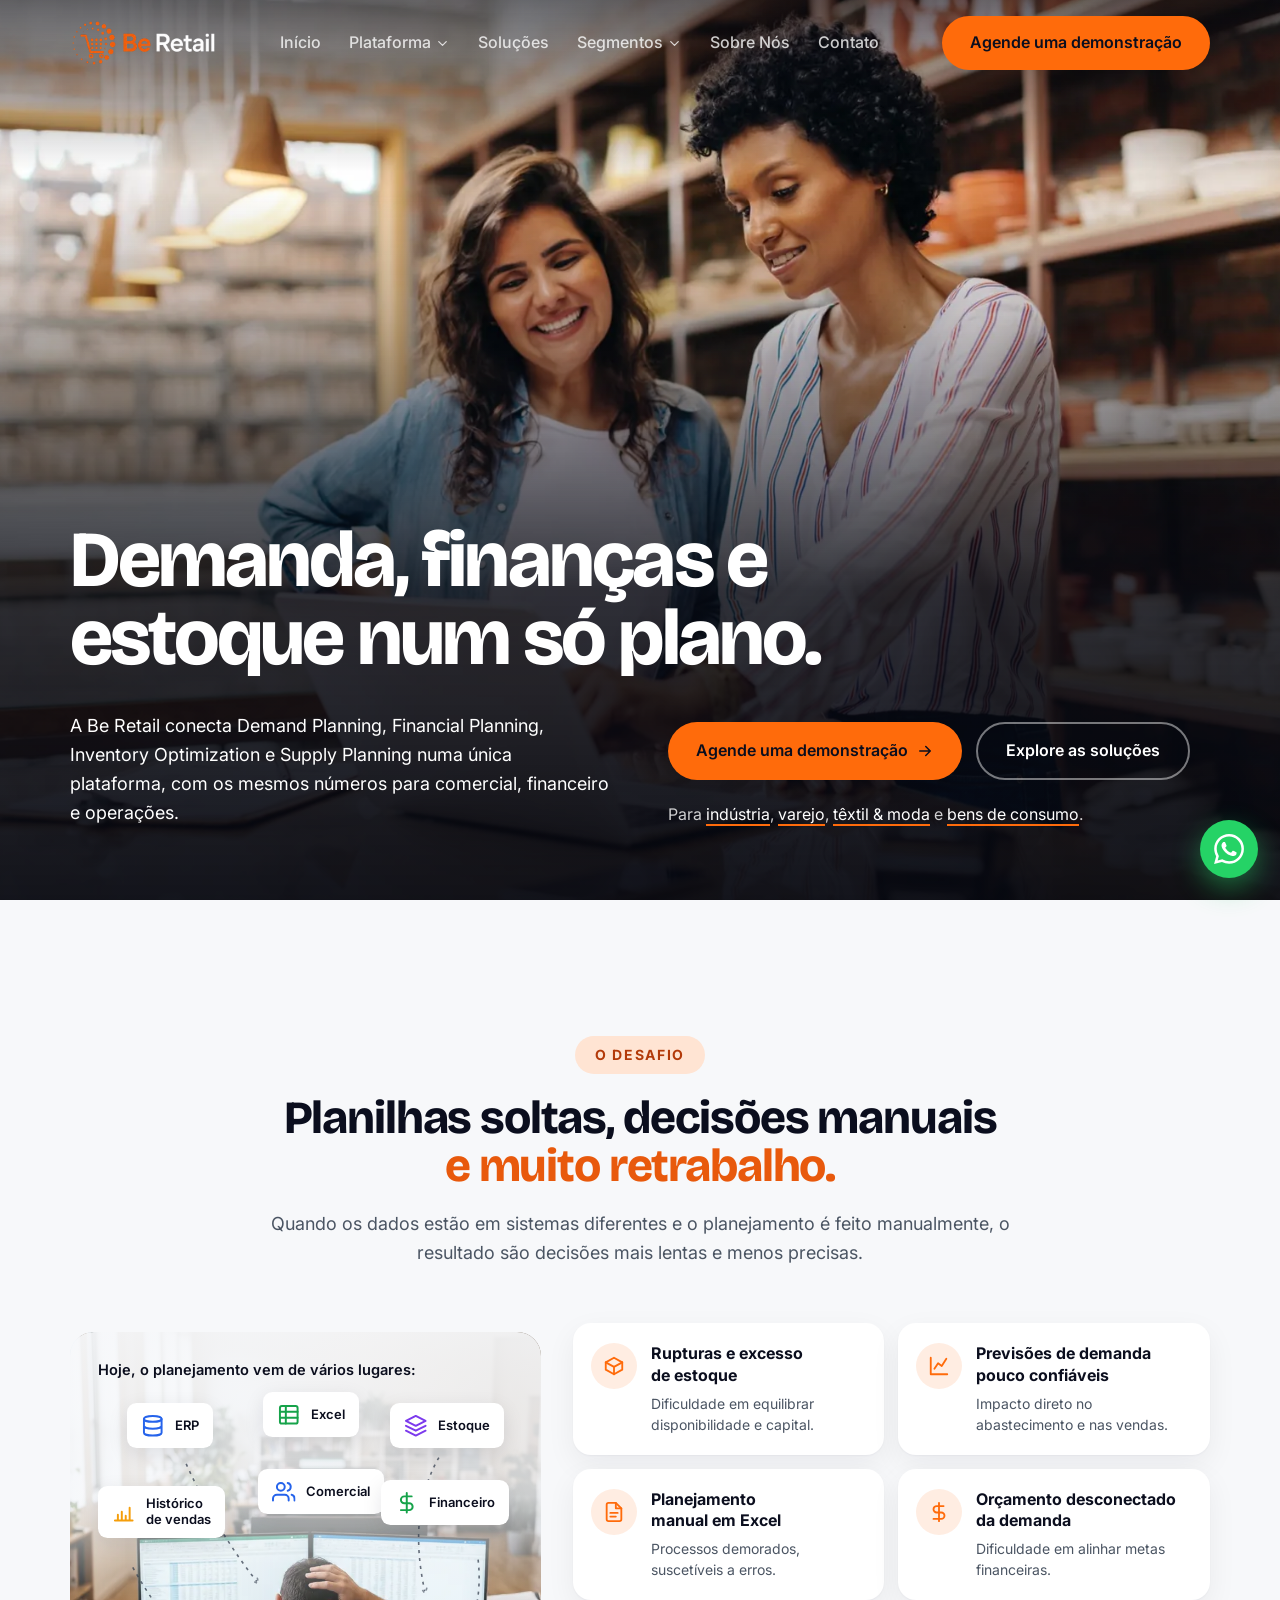
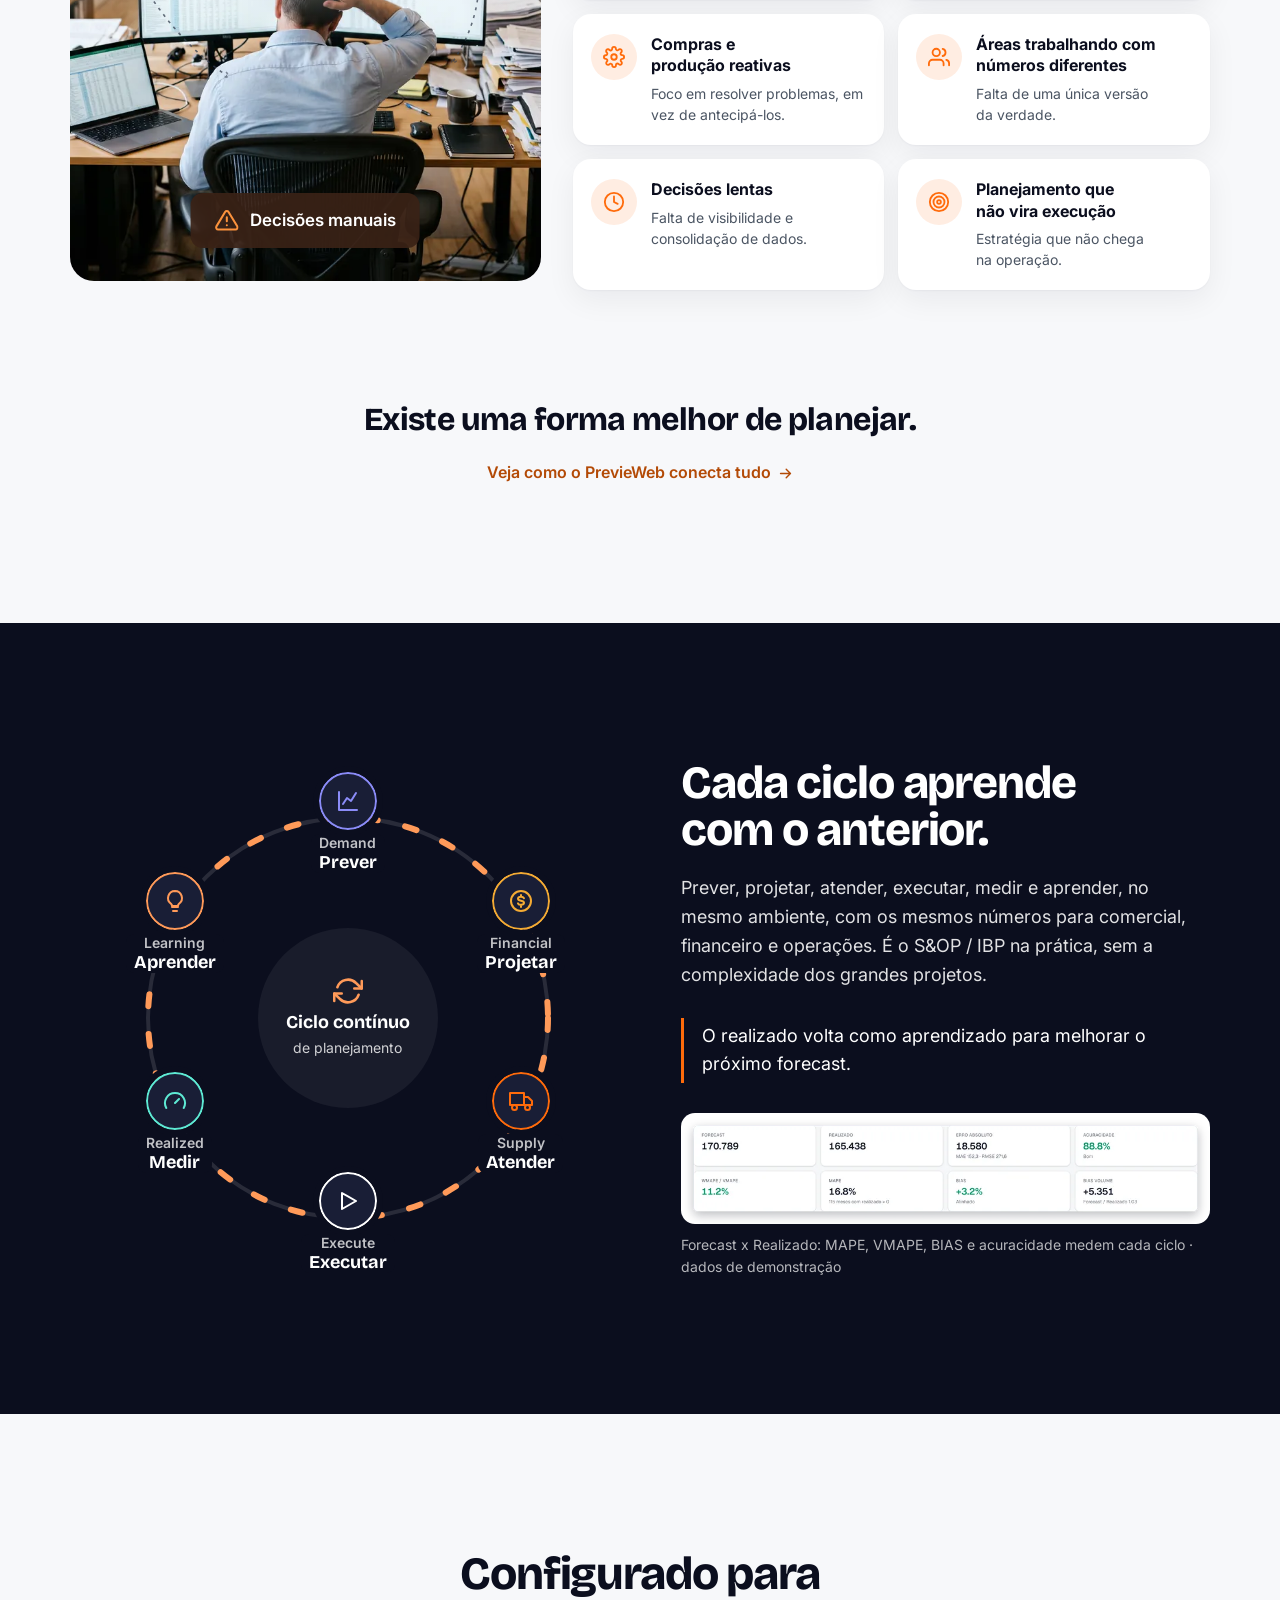
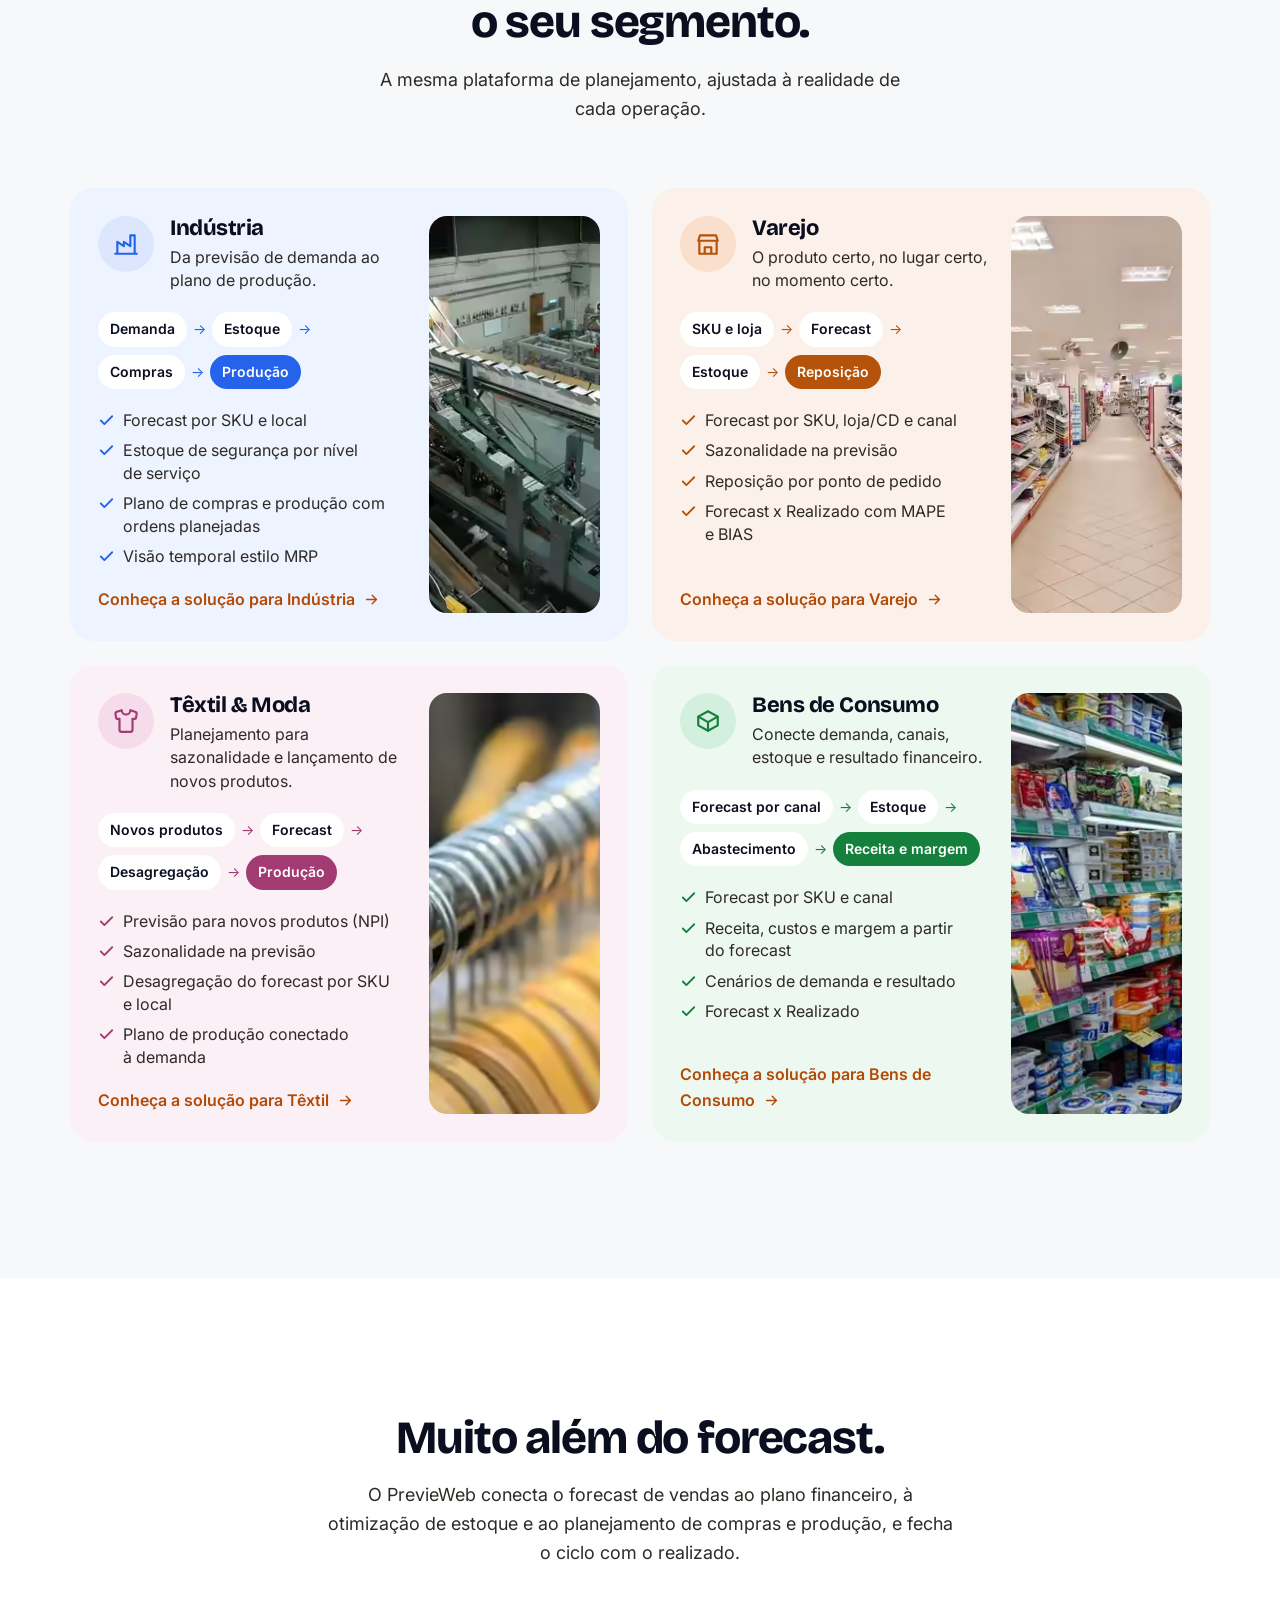
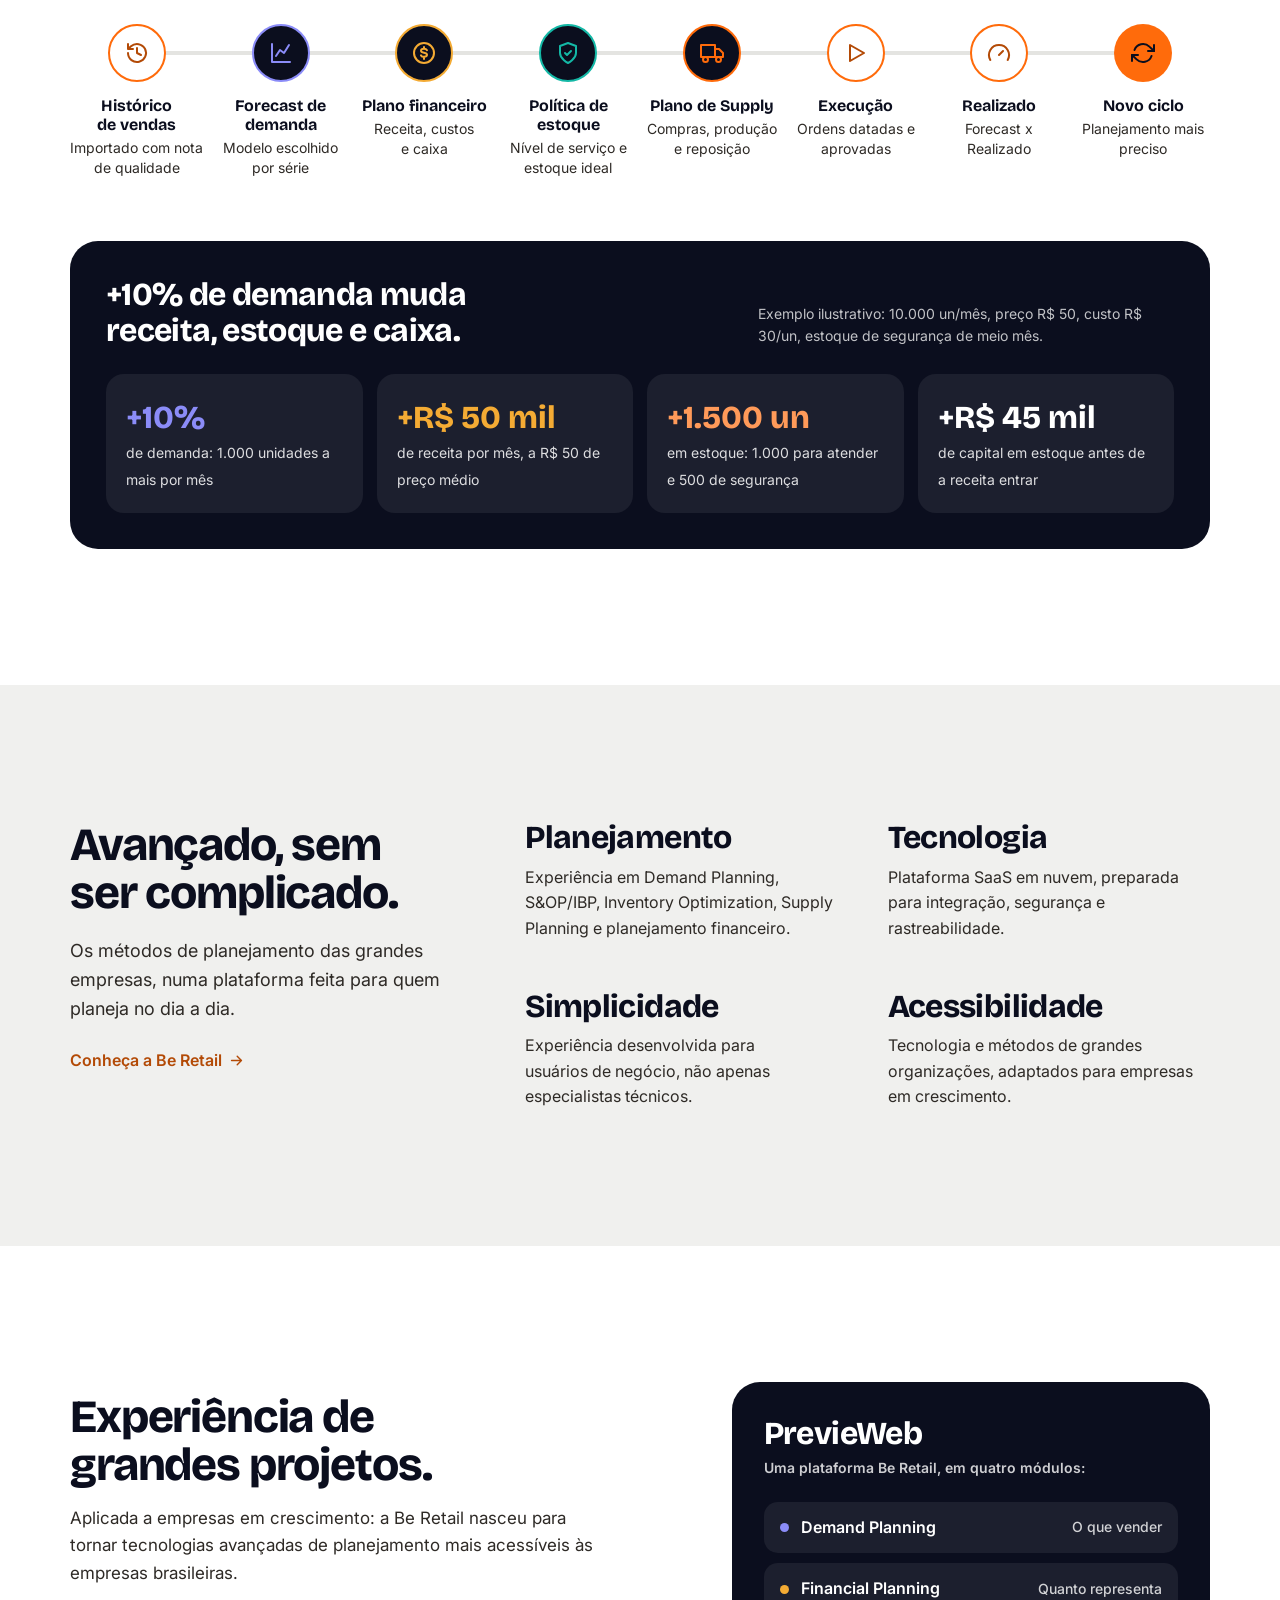
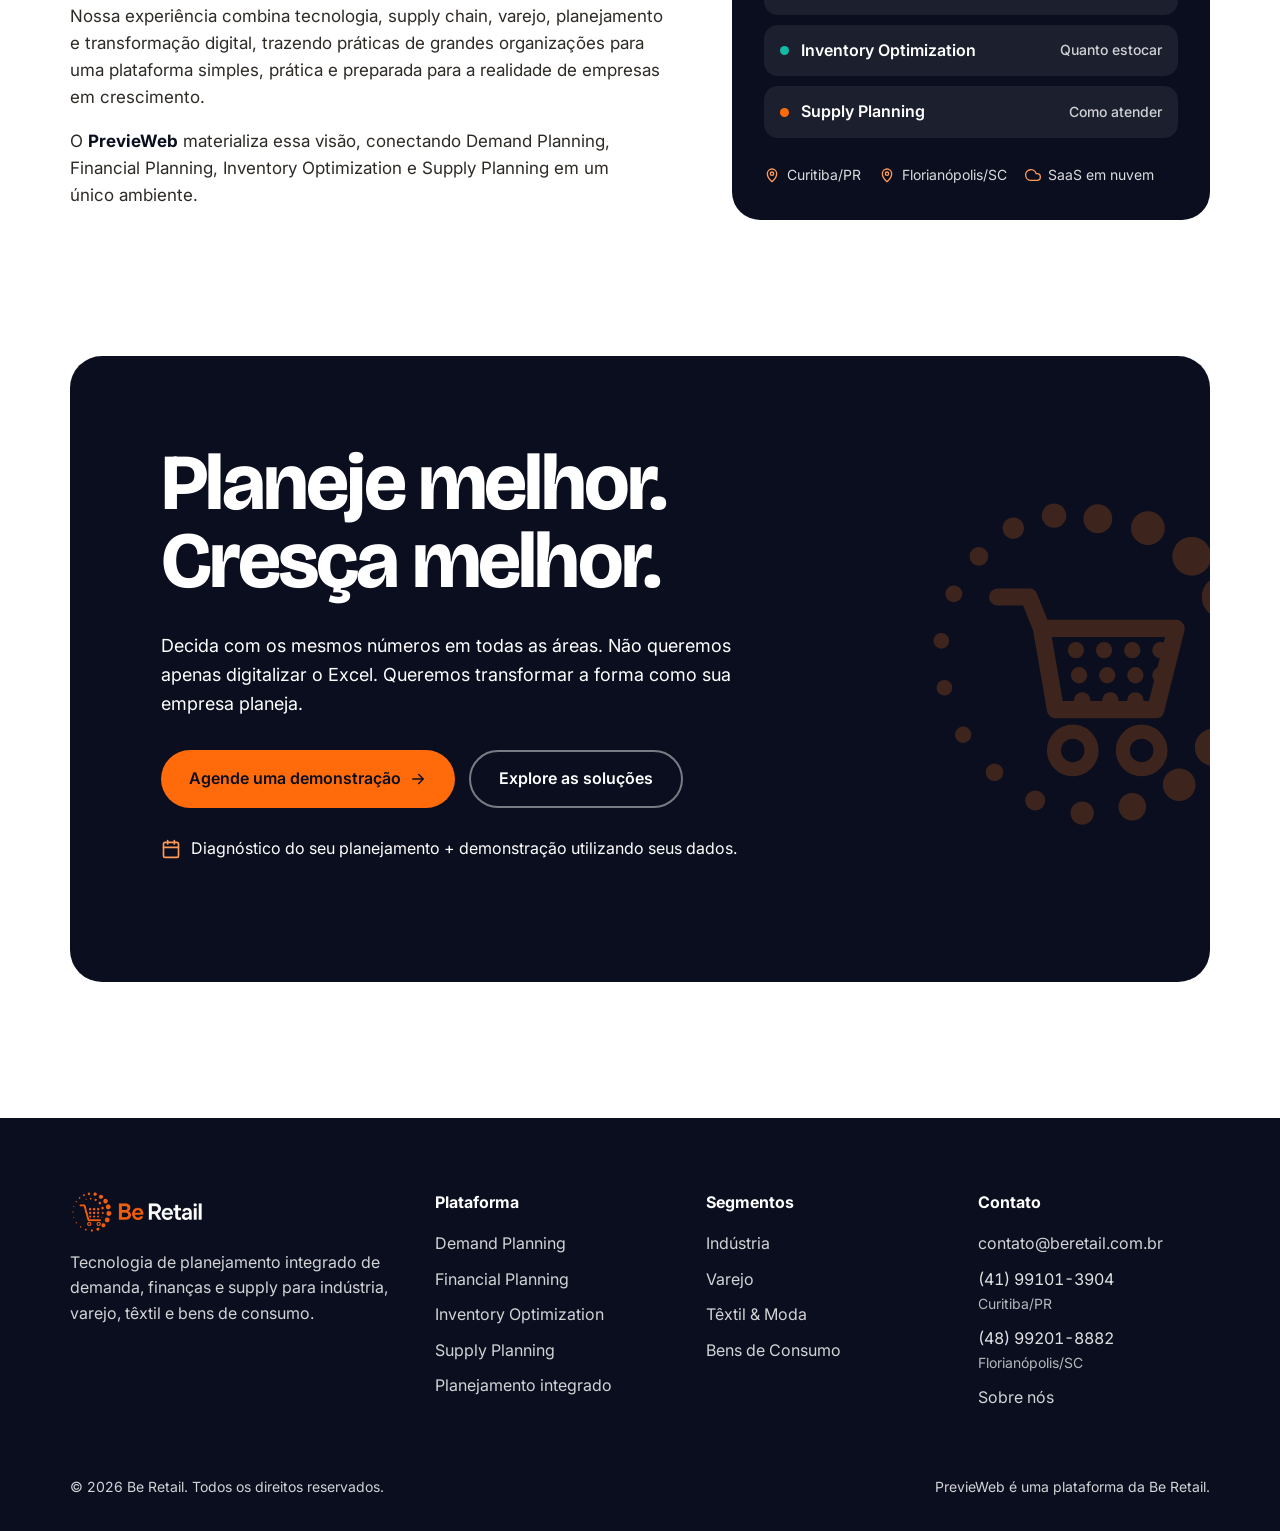
==== commit bb8e8b76: "Cria a página Plataforma e tira os módulos da página inicial - Nova plataforma.html com os quatro mó" ====
--- a/index.html
+++ b/index.html
@@ -71,559 +71,7 @@
   ]
 }
 </script>
-<style>
-  :root{
-    --laranja:#FF6B0B;
-    --laranja-escuro:#B34A06;
-    --laranja-claro:#FF9A59;
-    --dourado:#F4AB34;
-    --navy:#0B0E1E;             /* navy exato da logo */
-    --navy-suave:#191E36;
-    --indigo-claro:#8B8CF8;
-    --creme:#F0F0EE;            /* pedra neutra */
-    --pedra-2:#E4E4E1;
-    --linha:#E4E7EE;
-    --texto:#2E2A26;
-    --texto-suave:#5A524A;
-    --whatsapp:#25D366;
-    --f-display:'Bricolage Grotesque',system-ui,sans-serif;
-    --f-ui:'Inter',system-ui,sans-serif;
-    --ease:cubic-bezier(.2,.7,.3,1);
-    --raio:20px;
-    --fundo-escuro:var(--navy);
-    /* escala: 14 · 16 · 18 · 22 · 32 · h2 · display */
-    --t-small:.875rem;--t-ui:1rem;--t-lead:1.125rem;--t-h3:1.375rem;--t-stat:2rem;
-    --t-h2:clamp(1.75rem,3.6vw,3rem);
-    --t-display:clamp(2rem,6.2vw,5.6rem);
-  }
-  *{margin:0;padding:0;box-sizing:border-box}
-  html{scroll-behavior:smooth;scroll-padding-top:84px}
-  body{
-    font-family:'Inter',system-ui,sans-serif;
-    color:var(--texto);
-    background:#FFFFFF;
-    line-height:1.6;font-size:1.0625rem;
-    -webkit-font-smoothing:antialiased;
-    overflow-x:hidden;
-  }
-  h1,h2,h3{font-family:var(--f-display);text-wrap:balance}
-  p,li{text-wrap:pretty}
-  img,svg{display:block;max-width:100%}
-  img{height:auto}
-  a{text-decoration:none;color:inherit}
-  ul,ol{list-style:none}
-  a:focus-visible,button:focus-visible{outline:3px solid var(--laranja-claro);outline-offset:3px;border-radius:6px}
-  .container{width:min(1140px,calc(100% - 40px));margin-inline:auto}
-  .ic{width:24px;height:24px;fill:none;stroke:currentColor;stroke-width:2;stroke-linecap:round;stroke-linejoin:round;flex:none}
-  .sr-only{position:absolute;width:1px;height:1px;overflow:hidden;clip:rect(0 0 0 0);white-space:nowrap}
-
-  /* ===== Header ===== */
-  header{
-    position:sticky;top:0;z-index:50;
-    background:transparent;transition:background-color .3s;
-  }
-  header.is-scrolled,header.nav-open{background:var(--navy)}
-  .nav{display:flex;align-items:center;justify-content:space-between;padding:16px 0;gap:16px;transition:padding .3s}
-  header.is-scrolled .nav{padding:10px 0}
-  .logo img{transition:height .3s}
-  header.is-scrolled .logo img{height:40px}
-  .nav > nav > ul{display:flex;gap:28px}
-  .nav ul a{font-weight:500;font-size:var(--t-ui);color:rgba(255,255,255,.78);transition:color .2s;display:inline-flex;align-items:center;gap:4px}
-  .nav ul a:hover{color:var(--laranja-claro)}
-  .nav .has-sub{position:relative}
-  .nav .has-sub > a .ic{width:15px;height:15px;transition:transform .2s}
-  .nav .sub{
-    position:absolute;top:calc(100% + 14px);left:-18px;min-width:230px;
-    background:var(--navy-suave);border-radius:14px;
-    padding:8px;box-shadow:0 20px 40px rgba(0,0,0,.35); /* taste-skill-ignore: menu suspenso */
-    display:none;
-  }
-  .nav .sub::before{content:'';position:absolute;left:0;right:0;top:-16px;height:16px}
-  .nav .has-sub:hover .sub,.nav .has-sub:focus-within .sub{display:block}
-  .nav .has-sub:hover > a .ic{transform:rotate(180deg)}
-  .nav .sub a{display:flex;padding:10px 12px;border-radius:9px;font-size:var(--t-ui)}
-  .nav .sub a:hover{background:rgba(255,255,255,.06)}
-  .nav .sub .dot{width:8px;height:8px;border-radius:50%;margin-right:8px}
-  .menu-btn{
-    display:none;background:none;border:0;cursor:pointer;padding:8px;
-    color:#fff;margin-left:auto;
-  }
-  .btn{
-    display:inline-flex;align-items:center;gap:8px;
-    font-family:var(--f-ui);font-weight:600;font-size:var(--t-ui);
-    padding:14px 28px;border-radius:999px;transition:background-color .2s,color .2s,border-color .2s,transform .2s;cursor:pointer;border:0;
-  }
-  .btn .ic{width:18px;height:18px;transition:transform .25s}
-  .btn:hover .ic{transform:translateX(3px)}
-  .btn-primary{background:var(--laranja);color:var(--navy)}
-  .btn-primary:hover{background:var(--laranja-claro)}
-  .btn:active{transform:translateY(1px)}
-  .btn-ghost{border:2px solid rgba(255,255,255,.45);color:#fff}
-  .btn-ghost:hover{border-color:var(--laranja);color:var(--laranja-claro)}
-  .btn-outline{border:2px solid var(--navy);color:var(--navy)}
-  .btn-outline:hover{border-color:var(--laranja);color:var(--laranja-escuro)}
-  .link-seta{display:inline-flex;align-items:center;gap:6px;font-family:var(--f-ui);font-weight:600;font-size:var(--t-ui);color:var(--laranja-escuro)}
-  .link-seta .ic{width:17px;height:17px;transition:transform .2s}
-  .link-seta:hover .ic{transform:translateX(4px)}
-
-  /* ===== Logo ===== */
-  .logo{display:flex;align-items:center}
-  .logo img{height:48px;width:auto}
-  footer .logo img{height:44px}
-
-  /* ===== Hero ===== */
-  /* capa em tela cheia: a foto ocupa a primeira tela, o cabeçalho fica por cima */
-  .hero{
-    position:relative;isolation:isolate;overflow:hidden;background:var(--navy);color:#fff;
-    margin-top:-96px;padding:212px 0 72px;min-height:calc(100svh + 10px);display:flex;align-items:flex-end;
-  }
-  .hero-bg{position:absolute;inset:0;z-index:-2;width:100%;height:100%;object-fit:cover;object-position:50% 28%}
-  .hero::after{
-    content:'';position:absolute;inset:0;z-index:-1;pointer-events:none;
-    background:
-      linear-gradient(to top,rgba(6,8,16,.94) 0%,rgba(6,8,16,.82) 34%,rgba(6,8,16,.2) 64%,rgba(6,8,16,0) 78%), /* taste-skill-ignore: scrim neutro sobre a foto */
-      linear-gradient(to bottom,rgba(6,8,16,.62) 0,rgba(6,8,16,0) 20%); /* scrim neutro sobre a foto */ /* taste-skill-ignore: scrim neutro sobre a foto */
-  }
-  .hero-content{width:min(1140px,calc(100% - 40px))}
-  .hero h1{
-    font-size:var(--t-display);font-weight:750;line-height:.98;
-    letter-spacing:-.035em;margin-bottom:36px;max-width:24ch;
-  }
-  .hero-grid{display:grid;grid-template-columns:1fr 1fr;gap:56px;align-items:end}
-  .hero p.lead{font-size:var(--t-lead);color:#fff;max-width:34rem}
-  .hero-side{display:flex;flex-direction:column;gap:22px}
-  .hero-actions{display:flex;gap:14px;flex-wrap:wrap}
-  .hero-segs{font-size:var(--t-ui);color:rgba(255,255,255,.8);max-width:30rem}
-  .hero-segs a{color:#fff;text-decoration:underline;text-decoration-color:var(--laranja);text-underline-offset:4px;text-decoration-thickness:2px}
-  .hero-segs a:hover{color:var(--laranja-claro)}
-  @media(prefers-reduced-motion:no-preference){
-    .hero-bg{animation:assentar 1.6s cubic-bezier(.2,.7,.3,1) both}
-    @keyframes assentar{from{transform:scale(1.06)}to{transform:none}}
-  }
-
-  /* fluxo Demand → Financial → Supply (componente reutilizável) */
-  .flow{display:flex;align-items:center;gap:10px;flex-wrap:wrap}
-  .flow .step{
-    display:inline-flex;align-items:center;gap:8px;padding:8px 13px;border-radius:12px;
-    font-family:var(--f-ui);font-weight:600;font-size:var(--t-small);white-space:nowrap;
-  }
-  .flow .arrow{width:18px;height:18px;opacity:.55}
-  .dot-mod{width:9px;height:9px;border-radius:50%;flex:none}
-  .m-demand{--mod:var(--indigo-claro)}
-  .m-fin{--mod:var(--dourado)}
-  .m-supply{--mod:var(--laranja)}
-  .m-inv{--mod:#14B8A6}
-  .dot-mod{background:var(--mod)}
-
-  /* entrada do hero (só com movimento permitido) */
-  @keyframes fadeUp{from{opacity:0;transform:translateY(24px)}to{opacity:1;transform:none}}
-  @media(prefers-reduced-motion:no-preference){
-    .hero h1,.hero .lead,.hero-actions,.hero-segs{animation:fadeUp .7s cubic-bezier(.2,.7,.3,1) both}
-    .hero .lead{animation-delay:.08s}
-    .hero-actions{animation-delay:.16s}
-    .hero-segs{animation-delay:.24s}
-  }
-
-  /* ===== Seções ===== */
-  section{padding:136px 0}
-  .section-title{font-size:var(--t-h2);font-weight:750;letter-spacing:-.025em;color:var(--navy);line-height:1.04;max-width:22ch}
-  .section-sub{color:var(--texto);max-width:40rem;margin-top:20px;font-size:var(--t-lead)}
-  .center{text-align:center}
-  .center .section-title,.center .section-sub{margin-inline:auto}
-  .dark{background:var(--fundo-escuro);color:#fff}
-  .dark .section-title{color:#fff}
-  .dark .section-sub{color:rgba(255,255,255,.88)}
-  .bg-creme{background:var(--creme)}
-
-  /* revelação ao rolar (só com JS) */
-  @media(prefers-reduced-motion:no-preference){
-    .js [data-reveal]{opacity:0;transform:translateY(24px);transition:opacity .7s cubic-bezier(.2,.7,.3,1),transform .7s cubic-bezier(.2,.7,.3,1)}
-    .js [data-reveal].is-in{opacity:1;transform:none}
-  }
-
-  /* ===== Problema (layout de referência) ===== */
-  /* taste-skill-ignore: rótulo em pílula, palavra em destaque, ícones e sombras seguem a referência pedida */
-  .desafio{background:#F7F8FA}
-  .pill{
-    display:inline-block;padding:8px 20px;border-radius:999px;background:#FFE4D3;color:#B33A0A;
-    font-family:var(--f-ui);font-weight:700;font-size:var(--t-small);letter-spacing:.12em;text-transform:uppercase;margin-bottom:20px;
-  }
-  .desafio-title{max-width:none}
-  .desafio-title span{display:block;color:#E8590C}
-  .desafio .section-sub{color:#4B5563;max-width:48rem}
-  .prob-grid{display:grid;grid-template-columns:.85fr 1.15fr;gap:32px;margin-top:56px;align-items:center}
-  .frag{position:relative;aspect-ratio:6/7;border-radius:24px;overflow:hidden;container-type:inline-size;background:#E9ECF1}
-  .frag-foto{position:absolute;inset:0;width:100%;height:100%;object-fit:cover;object-position:50% 60%}
-  .frag::before{
-    content:'';position:absolute;inset:0;z-index:1;pointer-events:none;
-    background:linear-gradient(to bottom,rgba(247,248,250,.94) 0%,rgba(247,248,250,.82) 30%,rgba(247,248,250,0) 54%); /* taste-skill-ignore: véu claro sob os cartões */
-  }
-  .frag .tag{position:absolute;z-index:3;left:6%;top:5%;font-size:clamp(.875rem,3.1cqi,1.125rem);font-weight:600;color:var(--navy)}
-  .frag-setas{position:absolute;inset:0;z-index:2;width:100%;height:100%}
-  .frag-setas path{fill:none;stroke:#374151;stroke-width:1.6;stroke-dasharray:3 5;vector-effect:non-scaling-stroke;opacity:.75}
-  .fontes{position:absolute;inset:0;z-index:3}
-  .fonte{
-    position:absolute;display:flex;align-items:center;gap:2.2cqi;
-    padding:2.2cqi 3cqi;border-radius:2cqi;background:#fff;
-    box-shadow:0 6px 20px rgba(15,23,42,.10); /* taste-skill-ignore */
-    font-family:var(--f-ui);font-weight:600;font-size:clamp(.8125rem,2.7cqi,1rem);line-height:1.2;color:var(--navy);
-  }
-  .fonte-ic .ic{width:clamp(18px,5cqi,30px);height:clamp(18px,5cqi,30px);stroke-width:2}
-  .f-erp{left:12%;top:13%}       .f-erp .ic{color:#2563EB}
-  .f-excel{left:41%;top:11%}     .f-excel .ic{color:#16A34A}
-  .f-estoque{left:68%;top:13%}   .f-estoque .ic{color:#7C3AED} /* taste-skill-ignore: roxo do ícone de estoque da referência */
-  .f-historico{left:6%;top:28%}  .f-historico .ic{color:#F59E0B}
-  .f-comercial{left:40%;top:25%} .f-comercial .ic{color:#2563EB}
-  .f-financeiro{left:66%;top:27%} .f-financeiro .ic{color:#16A34A}
-  .manual{
-    position:absolute;z-index:3;left:50%;bottom:6%;transform:translateX(-50%);white-space:nowrap;
-    background:rgba(58,34,22,.92);color:#fff;border-radius:2.6cqi;padding:3cqi 5cqi;
-    display:flex;align-items:center;gap:2.4cqi;font-family:var(--f-ui);font-weight:600;font-size:clamp(.95rem,3.6cqi,1.3rem);
-  }
-  .manual .ic{color:#FB923C;width:clamp(20px,5.2cqi,30px);height:clamp(20px,5.2cqi,30px)}
-  .dores{display:grid;grid-template-columns:1fr 1fr;gap:14px}
-  .dor{
-    background:#fff;border-radius:18px;padding:20px 18px;display:grid;grid-template-columns:46px 1fr;gap:14px;align-items:start;
-    box-shadow:0 1px 2px rgba(15,23,42,.04),0 10px 30px rgba(15,23,42,.06); /* taste-skill-ignore */
-  }
-  .dor-ic{width:46px;height:46px;border-radius:50%;background:#FFEDE2;display:grid;place-items:center;color:var(--laranja)}
-  .dor-ic .ic{width:22px;height:22px}
-  .dor h3{font-family:var(--f-ui);font-size:var(--t-ui);font-weight:700;color:var(--navy);line-height:1.35;margin-bottom:6px}
-  .dor p{font-size:var(--t-small);color:#4B5563;line-height:1.5}
-  .virada{margin-top:104px;text-align:center}
-  .virada p{font-family:var(--f-display);font-size:var(--t-stat);font-weight:750;color:var(--navy);letter-spacing:-.02em;margin-bottom:14px}
-
-  /* ===== Plataforma ===== */
-  .mods{display:grid;grid-template-columns:repeat(2,1fr);gap:24px;margin-top:52px}
-  .mod{
-    border-radius:24px;background:var(--creme);overflow:hidden;
-    display:flex;flex-direction:column;transition:transform .25s,background-color .25s;
-  }
-  .mod:hover{transform:translateY(-4px);background:var(--pedra-2)}
-  .mod-head{padding:28px 26px 0}
-  .mod-tag{
-    display:inline-flex;align-items:center;gap:8px;font-family:var(--f-ui);font-weight:700;
-    font-size:var(--t-ui);color:var(--navy);
-  }
-  .mod-tag .novo{color:var(--laranja-escuro);font-weight:700}
-  .mod h3{font-size:var(--t-h3);font-weight:750;color:var(--navy);margin:10px 0 6px;letter-spacing:-.01em}
-  .mod-head p{font-size:var(--t-ui);color:var(--texto)}
-  .mod-shot{
-    margin:22px 18px 0;border-radius:14px;overflow:hidden;background:#fff;
-    aspect-ratio:16/10;
-  }
-  .mod-shot img{width:100%;height:100%;object-fit:cover;object-position:left top}
-  .chips{display:flex;flex-wrap:wrap;gap:7px;padding:20px 26px 28px}
-  .chips li{
-    font-size:var(--t-small);font-weight:500;padding:5px 11px;border-radius:999px;
-    background:color-mix(in srgb,var(--mod) 22%,#fff);color:var(--navy);
-  }
-  .mod-bar{height:5px;background:var(--mod)}
-  /* mock ilustrativo do Inventory Optimization */
-  .inv-mock{display:flex;flex-direction:column;justify-content:center;gap:12px;padding:16px 18px;background:#fff;font-family:var(--f-ui)}
-  .inv-kpis{display:grid;grid-template-columns:repeat(3,1fr);gap:8px}
-  .inv-kpis div{border:1px solid var(--linha);border-radius:10px;padding:8px 10px;display:flex;flex-direction:column;gap:2px}
-  .inv-kpis b{font-size:.62rem;letter-spacing:.08em;text-transform:uppercase;color:var(--texto-suave);font-weight:700}
-  .inv-kpis strong{font-family:var(--f-display);font-size:1.05rem;color:var(--navy);line-height:1.1}
-  .inv-kpis small{font-size:.66rem;font-weight:600;color:#0F766E}
-  .inv-tab{width:100%;border-collapse:collapse;font-size:.7rem;color:var(--navy);font-variant-numeric:tabular-nums}
-  .inv-tab th{font-size:.6rem;letter-spacing:.06em;text-transform:uppercase;color:var(--texto-suave);font-weight:700;text-align:right;padding:0 6px 5px;border-bottom:1px solid var(--linha)}
-  .inv-tab th:first-child,.inv-tab td:first-child{text-align:left}
-  .inv-tab td{padding:6px;text-align:right;border-bottom:1px solid var(--linha);white-space:nowrap}
-  .inv-tab tr:last-child td{border-bottom:0}
-  .inv-st{display:inline-block;padding:2px 7px;border-radius:999px;font-size:.62rem;font-weight:700}
-  .st-ok{background:#E6F7F4;color:#0F766E}
-  .st-exc{background:#FFF1E6;color:#C2410C}
-  .st-rup{background:#FDECEC;color:#B42318}
-  @media(max-width:560px){
-    .inv-mock{aspect-ratio:auto;padding:14px 12px}
-    .inv-kpis{gap:6px}
-    .inv-kpis div{padding:7px 8px}
-    .inv-kpis strong{font-size:.95rem}
-    .inv-tab th:nth-child(2),.inv-tab td:nth-child(2),.inv-tab th:nth-child(4),.inv-tab td:nth-child(4){display:none}
-  }
-  .logica{
-    margin:52px auto 0;display:flex;justify-content:center;align-items:center;gap:6px;flex-wrap:wrap;
-    width:fit-content;max-width:100%;padding:6px;border-radius:999px;background:var(--navy);
-  }
-  .logica .step{color:#fff;padding:10px 20px;border-radius:999px;font-family:var(--f-ui);font-weight:600;font-size:var(--t-ui)}
-  .logica .step:last-of-type{background:var(--laranja);color:var(--navy)}
-  .logica .ic{color:var(--laranja-claro);width:18px;height:18px}
-  .cta-inline{margin-top:36px;display:flex;justify-content:center;gap:14px;flex-wrap:wrap}
-
-  /* ===== Ciclo (Planejamento integrado) ===== */
-  .ciclo-grid{display:grid;grid-template-columns:1.05fr 1fr;gap:56px;align-items:center}
-  .ciclo{position:relative;width:min(100%,500px);aspect-ratio:1;margin-inline:auto}
-  .ciclo .anel{position:absolute;inset:10%;width:80%;height:80%;overflow:visible}
-  .ciclo .anel circle{fill:none}
-  .anel .trilha{stroke:rgba(255,255,255,.12);stroke-width:2}
-  .anel .fluxo{stroke:var(--laranja-claro);stroke-width:3;stroke-dasharray:6 14;stroke-linecap:round;animation:girar 30s linear infinite}
-  @keyframes girar{to{stroke-dashoffset:-400}}
-  .ciclo-centro{
-    position:absolute;inset:32%;border-radius:50%;display:grid;place-items:center;text-align:center;
-    background:rgba(255,255,255,.06);padding:10px;
-  }
-  .ciclo-centro .ic{width:30px;height:30px;color:var(--laranja-claro);margin:0 auto 6px}
-  .ciclo-centro strong{font-family:var(--f-display);font-size:var(--t-lead);display:block;line-height:1.2}
-  .ciclo-centro span{font-size:var(--t-small);color:rgba(255,255,255,.8)}
-  .ciclo ol{position:absolute;inset:0}
-  .ciclo li{
-    position:absolute;width:118px;margin:-46px 0 0 -59px;text-align:center;
-    display:flex;flex-direction:column;align-items:center;gap:4px;
-  }
-  .ciclo li .no{
-    width:58px;height:58px;border-radius:50%;display:grid;place-items:center;
-    background:var(--navy-suave);border:2px solid var(--mod);color:var(--mod);
-    outline:6px solid var(--navy);animation:pulso 9s ease-in-out infinite;
-  }
-  .ciclo li .no .ic{width:24px;height:24px}
-  .ciclo li .txt{display:flex;flex-direction:column;align-items:center;gap:3px;background:var(--navy);padding:2px 8px;border-radius:8px}
-  .ciclo li b{font-family:var(--f-ui);font-size:var(--t-small);color:rgba(255,255,255,.75);font-weight:600}
-  .ciclo li span{font-family:var(--f-display);font-weight:700;font-size:var(--t-lead);line-height:1}
-  @keyframes pulso{0%,12%,100%{transform:scale(1);background:var(--navy-suave)}5%{transform:scale(1.12);background:color-mix(in srgb,var(--mod) 30%,var(--navy-suave))}}
-  .ciclo li:nth-child(1){top:10%;left:50%}
-  .ciclo li:nth-child(2){top:30%;left:84.6%;}
-  .ciclo li:nth-child(3){top:70%;left:84.6%}
-  .ciclo li:nth-child(4){top:90%;left:50%}
-  .ciclo li:nth-child(5){top:70%;left:15.4%}
-  .ciclo li:nth-child(6){top:30%;left:15.4%}
-  .ciclo li:nth-child(2) .no{animation-delay:1.5s}
-  .ciclo li:nth-child(3) .no{animation-delay:3s}
-  .ciclo li:nth-child(4) .no{animation-delay:4.5s}
-  .ciclo li:nth-child(5) .no{animation-delay:6s}
-  .ciclo li:nth-child(6) .no{animation-delay:7.5s}
-  .m-exec{--mod:#FFFFFF}
-  .m-real{--mod:#5EEAD4}
-  .m-learn{--mod:var(--laranja-claro)}
-  .ciclo-txt .destaque{
-    margin-top:28px;border-left:3px solid var(--laranja);padding:4px 0 4px 18px;
-    font-size:var(--t-lead);color:#fff;
-  }
-  .kpi-shot{margin-top:30px;border-radius:14px;overflow:hidden;background:#fff}
-  .kpi-shot + figcaption{font-size:var(--t-small);color:rgba(255,255,255,.7);margin-top:10px}
-
-  /* ===== Segmentos ===== */
-  .segmentos{background:#F7F8FA}
-  .segs{display:grid;grid-template-columns:repeat(2,1fr);gap:24px;margin-top:64px}
-  .seg{
-    --seg:#2563EB;--seg-bg:#EEF4FF;--seg-ic:#DCE7FD;
-    display:grid;grid-template-columns:1fr 34%;gap:24px;min-width:0;
-    background:var(--seg-bg);border-radius:24px;padding:28px;transition:transform .25s;
-  }
-  .seg:hover{transform:translateY(-4px)}
-  .s-var{--seg:#B45309;--seg-bg:#FCF1EA;--seg-ic:#F9DFCC}
-  .s-tex{--seg:#A23B72;--seg-bg:#FBF0F6;--seg-ic:#F6DCEA}
-  .s-bens{--seg:#15803D;--seg-bg:#EDF8F1;--seg-ic:#D3EFDD}
-  .seg-body{display:flex;flex-direction:column;gap:20px;min-width:0}
-  .seg-head{display:flex;gap:16px;align-items:flex-start}
-  .seg-ic{flex:none;width:56px;height:56px;border-radius:50%;background:var(--seg-ic);color:var(--seg);display:grid;place-items:center}
-  .seg-ic .ic{width:26px;height:26px}
-  .seg-head h3{font-size:var(--t-h3);font-weight:750;letter-spacing:-.02em;line-height:1.1;color:var(--navy)}
-  .seg-head p{font-size:var(--t-ui);line-height:1.45;color:var(--texto);margin-top:6px}
-  .seg-flow{display:flex;flex-wrap:wrap;gap:8px 6px;align-items:center}
-  .seg-flow li{display:flex;align-items:center;gap:6px}
-  .seg-flow li span{background:#fff;color:var(--navy);font-family:var(--f-ui);font-weight:600;font-size:var(--t-small);padding:6px 12px;border-radius:999px}
-  .seg-flow li:not(:last-child)::after{content:'→';color:var(--seg);font-size:var(--t-small)}
-  .seg-flow li:last-child span{background:var(--seg);color:#fff}
-  .check-list{display:grid;grid-template-columns:1fr;gap:8px}
-  .check-list li{display:flex;gap:8px;align-items:flex-start;font-size:var(--t-ui);color:var(--texto);line-height:1.4}
-  .check-list .ic{width:17px;height:17px;color:var(--seg);stroke-width:2.6;margin-top:3px}
-  .seg .link-seta{margin-top:auto;display:block}
-  .seg .link-seta .ic{display:inline-block;vertical-align:-3px;margin-left:4px}
-  .seg-foto{display:block;min-height:100%}
-  .seg-foto img{width:100%;height:100%;min-height:260px;object-fit:cover;border-radius:18px}
-
-  /* ===== Da demanda à decisão ===== */
-  .jornada{display:grid;grid-template-columns:repeat(8,1fr);gap:10px;margin-top:56px;position:relative}
-  .jornada::before{
-    content:'';position:absolute;left:7%;right:7%;top:27px;height:4px;border-radius:2px;
-    background:var(--pedra-2);
-  }
-  .etapa{text-align:center;position:relative}
-  .etapa .num{
-    width:58px;height:58px;border-radius:50%;margin:0 auto 14px;display:grid;place-items:center;
-    background:#fff;border:2px solid var(--laranja);color:var(--laranja-escuro);position:relative;z-index:1;
-  }
-  .etapa.m-demand .num,.etapa.m-fin .num,.etapa.m-inv .num,.etapa.m-supply .num{border-color:var(--mod);background:var(--navy);color:var(--mod)}
-  .etapa:last-child .num{background:var(--laranja);border-color:transparent;color:var(--navy)}
-  .etapa h3{font-size:var(--t-ui);font-weight:700;color:var(--navy);line-height:1.2;margin-bottom:4px}
-  .etapa p{font-size:var(--t-small);color:var(--texto);line-height:1.4}
-  .impacto{margin-top:64px;background:var(--navy);border-radius:28px;padding:36px;color:#fff}
-  .impacto-head{display:flex;justify-content:space-between;gap:24px;flex-wrap:wrap;align-items:flex-end;margin-bottom:26px}
-  .impacto h3{font-size:var(--t-stat);font-weight:750;max-width:24ch;line-height:1.1;letter-spacing:-.02em}
-  .impacto-head small{font-size:var(--t-small);color:rgba(255,255,255,.75);max-width:26rem}
-  .kpis{display:grid;grid-template-columns:repeat(4,1fr);gap:14px}
-  .kpi{background:rgba(255,255,255,.07);border-radius:18px;padding:20px}
-  .kpi b{font-size:var(--t-small);color:rgba(255,255,255,.8);font-family:var(--f-ui);font-weight:600}
-  .kpi strong{display:block;font-family:var(--f-display);font-size:var(--t-stat);font-weight:750;line-height:1.1;margin:6px 0 4px}
-  .kpi span{font-size:var(--t-small);color:rgba(255,255,255,.85)}
-  .kpi:first-child strong{color:var(--indigo-claro)}
-  .kpi:nth-child(2) strong{color:var(--dourado)}
-  .kpi:nth-child(3) strong{color:var(--laranja-claro)}
-
-  /* ===== Diferenciais ===== */
-  .dif-grid{display:grid;grid-template-columns:4fr 7fr;gap:64px;align-items:start}
-  .dif-head .link-seta{margin-top:24px}
-  .cards{display:grid;grid-template-columns:1fr 1fr;gap:48px 40px}
-  .card h3{font-size:var(--t-stat);font-weight:750;color:var(--navy);margin-bottom:10px;letter-spacing:-.02em;line-height:1.05}
-  .card p{font-size:var(--t-ui);color:var(--texto)}
-
-  /* ===== Sobre ===== */
-  .sobre-grid{display:grid;grid-template-columns:1.25fr 1fr;gap:64px;align-items:center}
-  .sobre-txt p{color:var(--texto);margin-top:16px}
-  .sobre-txt p strong{color:var(--navy)}
-  .sobre-card{
-    background:var(--navy);color:#fff;border-radius:28px;padding:34px 32px;
-  }
-  .sobre-card .tag{font-size:var(--t-small);color:rgba(255,255,255,.8);font-weight:600}
-  .sobre-card .marca{font-family:var(--f-display);font-weight:750;font-size:var(--t-stat);letter-spacing:-.02em;margin:0 0 6px;line-height:1.1}
-  .sobre-card .tag{margin-bottom:22px}
-  .sobre-mods{display:grid;gap:10px}
-  .sobre-mods li{
-    display:flex;align-items:center;gap:12px;padding:13px 16px;border-radius:14px;
-    background:rgba(255,255,255,.07);font-weight:600;font-size:var(--t-ui);
-  }
-  .sobre-mods li small{margin-left:auto;font-weight:500;font-size:var(--t-small);color:rgba(255,255,255,.8)}
-  .sobre-locais{display:flex;gap:18px;flex-wrap:wrap;margin-top:26px;font-size:var(--t-small);color:rgba(255,255,255,.85)}
-  .sobre-locais span{display:inline-flex;align-items:center;gap:7px}
-  .sobre-locais .ic{width:16px;height:16px;color:var(--laranja-claro)}
-
-  /* CTA band */
-  .cta-band{background:var(--navy);color:#fff;border-radius:32px;padding:88px 8%;position:relative;overflow:hidden}
-  .cta-wrap{padding:0 0 136px}
-  .cta-band h2{font-size:var(--t-display);font-weight:750;letter-spacing:-.035em;line-height:.98}
-  .cta-band h2 span{display:block}
-  .cta-band p{color:#fff;margin:32px 0;max-width:36rem;font-size:var(--t-lead)}
-  .cta-band .acoes{display:flex;gap:14px;flex-wrap:wrap}
-  .cta-band .diag{display:flex;align-items:center;gap:10px;margin-top:28px;font-size:var(--t-ui);color:#fff}
-  .cta-band .diag .ic{color:var(--laranja-claro);width:20px;height:20px}
-  .cta-band .dots-deco{position:absolute;right:-60px;top:50%;transform:translateY(-50%);opacity:.22;pointer-events:none}
-  @media(max-width:700px){.cta-band .dots-deco{display:none}}
-
-  /* WhatsApp flutuante */
-  .whats-float{
-    position:fixed;right:22px;bottom:22px;z-index:60;
-    width:58px;height:58px;border-radius:50%;
-    background:var(--whatsapp);display:grid;place-items:center;
-    box-shadow:0 10px 28px rgba(37,211,102,.45); /* taste-skill-ignore: botão fixo flutuante */
-    transition:transform .2s;
-  }
-  .whats-float:hover{transform:scale(1.08)}
-
-  /* Footer */
-  footer{background:var(--navy);color:rgba(255,255,255,.82);padding:72px 0 32px}
-  .foot-grid{display:grid;grid-template-columns:1.4fr 1fr 1fr 1fr;gap:40px;margin-bottom:48px}
-  footer h4{color:#fff;font-family:var(--f-ui);font-size:var(--t-ui);margin-bottom:16px}
-  footer li{list-style:none;margin-bottom:10px;font-size:var(--t-ui)}
-  footer li a{transition:color .2s}
-  footer li a:hover{color:var(--laranja-claro)}
-  footer li .local{display:block;font-size:var(--t-small);color:rgba(255,255,255,.7);margin-top:1px}
-  footer li a:has(.local){font-variant-numeric:tabular-nums;color:rgba(255,255,255,.88)}
-  footer .desc{font-size:var(--t-ui);margin-top:16px;max-width:26rem}
-  .foot-base{padding-top:8px;display:flex;justify-content:space-between;gap:16px;flex-wrap:wrap;font-size:var(--t-small)}
-
-  /* ===== Responsivo ===== */
-  .nav ul a,.cta-header{white-space:nowrap}
-  .nav .logo{flex:none}
-  @media(max-width:1180px) and (min-width:961px){
-    .nav > nav > ul{gap:20px}
-    .nav > nav > ul > li:first-child{display:none}
-    .cta-header{padding:11px 20px;font-size:.9rem}
-  }
-  @media(max-width:1080px){
-    .jornada{grid-template-columns:1fr;gap:26px;max-width:520px;margin-inline:auto}
-    .jornada::before{display:none}
-    .etapa{display:flex;gap:18px;text-align:left;align-items:flex-start}
-    .etapa .num{margin:0;flex:0 0 52px;width:52px;height:52px}
-    .etapa:not(:last-child)::before{
-      content:'';position:absolute;left:24px;top:60px;bottom:-22px;width:4px;
-      border-radius:2px;background:var(--pedra-2);
-    }
-    .etapa h3{margin-top:4px}
-    .mods{grid-template-columns:1fr;max-width:620px;margin-inline:auto}
-  }
-  @media(max-width:960px){
-    section{padding:104px 0}
-    .hero{padding:160px 0 56px}
-    .hero-grid,.prob-grid,.ciclo-grid,.dif-grid{grid-template-columns:1fr}
-    .hero-grid{gap:28px}
-    .ciclo-txt{order:-1}
-    .dif-grid{gap:88px}
-    .sobre-grid{grid-template-columns:1fr;gap:40px}
-    .sobre-card{max-width:520px}
-    .segs{grid-template-columns:1fr;max-width:760px;margin-inline:auto}
-    .kpis{grid-template-columns:repeat(2,1fr)}
-    .foot-grid{grid-template-columns:1fr 1fr}
-    .menu-btn{display:block}
-    .nav .cta-header{display:none}
-    .nav > nav{position:absolute;top:100%;left:0;right:0;background:var(--navy);display:none;max-height:calc(100vh - 80px);overflow-y:auto}
-    header.nav-open .nav > nav{display:block}
-    .nav > nav > ul{flex-direction:column;gap:0;padding:8px 4% 16px}
-    .nav ul a{display:flex;padding:13px 0;font-size:1.05rem}
-    .nav .has-sub > a .ic{display:none}
-    .nav .sub{position:static;display:block;background:none;box-shadow:none;padding:0 0 6px 14px;min-width:0}
-    .nav .sub::before{display:none}
-    .nav .sub a{padding:8px 0;font-size:var(--t-ui);color:rgba(255,255,255,.75)}
-    .nav .sub a:hover{background:none}
-  }
-  @media(max-width:720px){
-    /* ciclo vira lista vertical */
-    .ciclo{aspect-ratio:auto;width:100%}
-    .ciclo .anel,.ciclo-centro{display:none}
-    .ciclo ol{position:static;display:flex;flex-direction:column;gap:0}
-    .ciclo li{position:relative;inset:auto;width:auto;margin:0;flex-direction:row;text-align:left;gap:14px;padding-bottom:22px;top:auto!important;left:auto!important}
-    .ciclo li:not(:last-child)::after{content:'';position:absolute;left:27px;top:62px;bottom:4px;width:4px;border-radius:2px;background:rgba(255,255,255,.18)}
-    .ciclo li .txt{align-items:flex-start;background:none;padding:0}
-    .ciclo li:last-child{padding-bottom:0}
-    .ciclo-volta{display:flex!important}
-  }
-  @media(max-width:560px){
-    section{padding:88px 0}
-    .hero{padding:140px 0 40px}
-    .hero-bg{object-position:40% 12%}
-    .hero::after{background:
-      linear-gradient(to top,rgba(6,8,16,.96) 0%,rgba(6,8,16,.88) 46%,rgba(6,8,16,.25) 70%,rgba(6,8,16,0) 82%), /* taste-skill-ignore: scrim neutro sobre a foto */
-      linear-gradient(to bottom,rgba(6,8,16,.62) 0,rgba(6,8,16,0) 16%)} /* taste-skill-ignore: scrim neutro sobre a foto */
-    .cards{grid-template-columns:1fr;gap:32px}
-    .sobre-card{padding:28px 22px}
-    .sobre-mods li small{display:none}
-    .dores{grid-template-columns:1fr}
-    .desafio-title{font-size:1.375rem}
-    .frag{aspect-ratio:3/4}
-    .frag::before{background:linear-gradient(to bottom,rgba(247,248,250,.95) 0%,rgba(247,248,250,.86) 40%,rgba(247,248,250,0) 60%)} /* taste-skill-ignore: véu claro sob os cartões */
-    .frag-foto{object-position:50% 85%}
-    .frag-setas{display:none}
-    .f-erp{left:6%;top:12%}  .f-excel{left:52%;top:12%}
-    .f-estoque{left:6%;top:23%} .f-historico{left:52%;top:22%}
-    .f-comercial{left:6%;top:35%} .f-financeiro{left:52%;top:35%}
-    .desafio-title span{display:inline}
-    .seg{grid-template-columns:1fr;padding:22px}
-    .seg-foto{order:-1}
-    .seg-foto img{aspect-ratio:16/9;min-height:0;height:auto}
-    .impacto{padding:28px 22px}
-    .kpis{grid-template-columns:1fr 1fr;gap:10px}
-    .kpi{padding:16px}
-    .kpi strong{font-size:var(--t-h3)}
-    .impacto h3{font-size:var(--t-h3)}
-    .hero-actions .btn,.cta-band .acoes .btn{width:100%;justify-content:center}
-    .foot-grid{grid-template-columns:1fr 1fr;gap:32px 20px}
-    .foot-grid > div:first-child,.foot-grid > div:last-child{grid-column:1/-1}
-    .cta-band{padding:56px 22px}
-    .cta-wrap{padding-bottom:88px}
-    .logica{flex-direction:column;border-radius:24px;width:100%}
-    .logica .step{width:100%;text-align:center}
-    .logica .ic{transform:rotate(90deg)}
-  }
-  .ciclo-volta{display:none;align-items:center;gap:8px;margin-top:18px;font-size:var(--t-ui);color:var(--laranja-claro);font-weight:600}
-  .ciclo-volta .ic{width:18px;height:18px}
-
-  /* movimento reduzido */
-  @media(prefers-reduced-motion:reduce){
-    *,*::before,*::after{animation:none!important;transition:none!important}
-    html{scroll-behavior:auto}
-    .js [data-reveal]{opacity:1;transform:none}
-  }
-</style>
+<link rel="stylesheet" href="assets/site.css">
 </head>
 <body>
 
@@ -679,12 +127,12 @@
       <ul id="menu-principal">
         <li><a href="#inicio">Início</a></li>
         <li class="has-sub">
-          <a href="#plataforma">Plataforma <svg class="ic" aria-hidden="true"><use href="#i-chev"/></svg></a>
+          <a href="plataforma.html">Plataforma <svg class="ic" aria-hidden="true"><use href="#i-chev"/></svg></a>
           <ul class="sub">
-            <li><a href="#demand-planning"><span class="dot m-demand" style="background:var(--mod)"></span>Demand Planning</a></li>
-            <li><a href="#financial-planning"><span class="dot m-fin" style="background:var(--mod)"></span>Financial Planning</a></li>
-            <li><a href="#inventory-optimization"><span class="dot m-inv" style="background:var(--mod)"></span>Inventory Optimization</a></li>
-            <li><a href="#supply-planning"><span class="dot m-supply" style="background:var(--mod)"></span>Supply Planning</a></li>
+            <li><a href="plataforma.html#demand-planning"><span class="dot m-demand" style="background:var(--mod)"></span>Demand Planning</a></li>
+            <li><a href="plataforma.html#financial-planning"><span class="dot m-fin" style="background:var(--mod)"></span>Financial Planning</a></li>
+            <li><a href="plataforma.html#inventory-optimization"><span class="dot m-inv" style="background:var(--mod)"></span>Inventory Optimization</a></li>
+            <li><a href="plataforma.html#supply-planning"><span class="dot m-supply" style="background:var(--mod)"></span>Supply Planning</a></li>
           </ul>
         </li>
         <li><a href="#solucoes">Soluções</a></li>
@@ -720,7 +168,7 @@
       <div class="hero-side">
         <div class="hero-actions">
           <a class="btn btn-primary" href="https://wa.me/5541991013904?text=Ol%C3%A1!%20Quero%20agendar%20uma%20demonstra%C3%A7%C3%A3o%20do%20PrevieWeb." target="_blank" rel="noopener">Agende uma demonstração <svg class="ic" aria-hidden="true"><use href="#i-arrow"/></svg></a>
-          <a class="btn btn-ghost" href="#plataforma">Explore as soluções</a>
+          <a class="btn btn-ghost" href="#segmentos">Explore as soluções</a>
         </div>
         <p class="hero-segs">Para <a href="#industria">indústria</a>, <a href="#varejo">varejo</a>, <a href="#textil-moda">têxtil &amp; moda</a> e <a href="#bens-de-consumo">bens de consumo</a>.</p>
       </div>
@@ -774,97 +222,7 @@
     </div>
     <div class="virada" data-reveal>
       <p>Existe uma forma melhor de planejar.</p>
-      <a class="link-seta" href="#plataforma">Veja como o PrevieWeb conecta tudo <svg class="ic" aria-hidden="true"><use href="#i-arrow"/></svg></a>
-    </div>
-  </div>
-</section>
-
-<!-- ===== Plataforma ===== -->
-<section id="plataforma">
-  <div class="container">
-    <div class="center" data-reveal>
-      <h2 class="section-title">Quatro módulos, uma só base de dados.</h2>
-      <p class="section-sub">Quatro módulos conectados sobre a mesma base de dados: da previsão de demanda ao plano de compras e produção, passando pelo resultado financeiro e pela política de estoque ideal.</p>
-    </div>
-
-    <div class="mods">
-      <article class="mod m-demand" id="demand-planning" data-reveal>
-        <div class="mod-bar"></div>
-        <div class="mod-head">
-          <span class="mod-tag"><span class="dot-mod"></span>Demand Planning</span>
-          <h3>O que vamos vender?</h3>
-          <p>Previsão de demanda estatística, revisada pelo planejador e medida contra o realizado.</p>
-        </div>
-        <div class="mod-shot"><img src="assets/previeweb/bancada-planejador-900.webp" srcset="assets/previeweb/bancada-planejador-900.webp 900w, assets/previeweb/bancada-planejador-1600.webp 1600w" sizes="(max-width:1080px) 92vw, 560px" width="900" height="638" loading="lazy" alt="Bancada do Planejador do PrevieWeb: séries SKU por local com histórico, forecast estatístico, final, WMAPE, viés e risco"></div>
-        <ul class="chips" aria-label="Recursos de Demand Planning">
-          <li>Forecast estatístico</li><li>SKU, local e canal</li><li>Sazonalidade</li><li>NPI / novos produtos</li><li>ABC/XYZ</li><li>Desagregação</li><li>Revisão do planejador</li><li>Workflow de aprovação</li><li>Forecast x Realizado</li><li>MAPE</li><li>VMAPE</li><li>BIAS</li><li>Acuracidade</li>
-        </ul>
-      </article>
-
-      <article class="mod m-fin" id="financial-planning" data-reveal>
-        <div class="mod-bar"></div>
-        <div class="mod-head">
-          <span class="mod-tag"><span class="dot-mod"></span>Financial Planning</span>
-          <h3>Quanto isso representa financeiramente?</h3>
-          <p>O forecast de demanda vira receita, custo, margem e caixa, com cenários.</p>
-        </div>
-        <div class="mod-shot"><img src="assets/previeweb/painel-financeiro-900.webp" srcset="assets/previeweb/painel-financeiro-900.webp 900w, assets/previeweb/painel-financeiro-1600.webp 1600w" sizes="(max-width:1080px) 92vw, 560px" width="900" height="588" loading="lazy" alt="Painel Financeiro do PrevieWeb com previsão de receita, receita versus orçamento e receita realizada versus plano"></div>
-        <ul class="chips" aria-label="Recursos de Financial Planning">
-          <li>Receita projetada</li><li>Preço</li><li>Custos</li><li>Despesas</li><li>Margem</li><li>Orçamento</li><li>DRE</li><li>Fluxo de caixa</li><li>Cenários</li><li>Planejado x Realizado</li><li>Previsão contínua</li>
-        </ul>
-      </article>
-
-      <article class="mod m-inv" id="inventory-optimization" data-reveal>
-        <div class="mod-bar"></div>
-        <div class="mod-head">
-          <span class="mod-tag"><span class="dot-mod"></span>Inventory Optimization <span class="novo">novo</span></span>
-          <h3>Quanto estoque devemos ter?</h3>
-          <p>O nível de estoque ideal para cada SKU e local: menos ruptura, menos excesso e menos capital parado.</p>
-        </div>
-        <div class="mod-shot inv-mock" data-ui role="img" aria-label="Exemplo ilustrativo de Inventory Optimization: nível de serviço de 97,5%, redução de 18% no estoque e 6% dos SKUs em excesso; tabela por SKU com classe, nível de serviço, estoque de segurança, ponto de pedido, cobertura e status">
-          <div class="inv-kpis" aria-hidden="true">
-            <div><b>Nível de serviço</b><strong>97,5%</strong><small>meta 97%</small></div>
-            <div><b>Estoque</b><strong>−18%</strong><small>vs. política atual</small></div>
-            <div><b>Em excesso</b><strong>6%</strong><small>dos SKUs</small></div>
-          </div>
-          <table class="inv-tab" aria-hidden="true">
-            <thead><tr><th>SKU</th><th>Classe</th><th>NS</th><th>Est. seg.</th><th>Ponto ped.</th><th>Cob.</th><th>Status</th></tr></thead>
-            <tbody>
-              <tr><td>SKU-1042</td><td>AX</td><td>99%</td><td>420</td><td>1.180</td><td>24d</td><td><span class="inv-st st-ok">OK</span></td></tr>
-              <tr><td>SKU-2210</td><td>BY</td><td>95%</td><td>180</td><td>540</td><td>61d</td><td><span class="inv-st st-exc">Excesso</span></td></tr>
-              <tr><td>SKU-3307</td><td>AZ</td><td>97%</td><td>310</td><td>860</td><td>6d</td><td><span class="inv-st st-rup">Risco</span></td></tr>
-              <tr><td>SKU-4518</td><td>CX</td><td>90%</td><td>60</td><td>210</td><td>33d</td><td><span class="inv-st st-ok">OK</span></td></tr>
-            </tbody>
-          </table>
-        </div>
-        <ul class="chips" aria-label="Recursos de Inventory Optimization">
-          <li>Nível de serviço por SKU</li><li>Estoque de segurança</li><li>Variabilidade da demanda</li><li>Variabilidade do lead time</li><li>Ponto de pedido</li><li>Estoque mínimo e máximo</li><li>Cobertura em dias</li><li>Políticas por ABC/XYZ</li><li>Excesso e obsolescência</li><li>Risco de ruptura</li><li>Capital em estoque</li><li>Simulação de cenários</li>
-        </ul>
-      </article>
-
-      <article class="mod m-supply" id="supply-planning" data-reveal>
-        <div class="mod-bar"></div>
-        <div class="mod-head">
-          <span class="mod-tag"><span class="dot-mod"></span>Supply Planning</span>
-          <h3>Como vamos atender a demanda?</h3>
-          <p>Para cada SKU e local: quanto, quando e onde comprar, produzir ou repor.</p>
-        </div>
-        <div class="mod-shot"><img src="assets/previeweb/supply-visao-temporal-900.webp" srcset="assets/previeweb/supply-visao-temporal-900.webp 900w, assets/previeweb/supply-visao-temporal-1600.webp 1600w" sizes="(max-width:1080px) 92vw, 560px" width="900" height="376" loading="lazy" alt="Visão temporal estilo MRP do PrevieWeb com forecast, estoque de segurança, necessidade, supply e data da ordem por mês"></div>
-        <ul class="chips" aria-label="Recursos de Supply Planning">
-          <li>Estoque disponível</li><li>Estoque de segurança</li><li>Lead time</li><li>Pedidos em aberto</li><li>Necessidade líquida</li><li>Lote mínimo</li><li>MOQ</li><li>Plano de compras</li><li>Plano de produção</li><li>Reposição</li><li>Ordens planejadas</li><li>Visão temporal estilo MRP</li>
-        </ul>
-      </article>
-    </div>
-
-    <div class="logica" data-reveal>
-      <span class="step">Mesma base de dados</span>
-      <svg class="ic" aria-hidden="true"><use href="#i-arrow"/></svg>
-      <span class="step">Decisão integrada</span>
-      <svg class="ic" aria-hidden="true"><use href="#i-arrow"/></svg>
-      <span class="step">Melhor execução</span>
-    </div>
-    <div class="cta-inline">
-      <a class="btn btn-primary" href="https://wa.me/5541991013904?text=Ol%C3%A1!%20Quero%20agendar%20uma%20demonstra%C3%A7%C3%A3o%20do%20PrevieWeb." target="_blank" rel="noopener">Agende uma demonstração <svg class="ic" aria-hidden="true"><use href="#i-arrow"/></svg></a>
+      <a class="link-seta" href="#solucoes">Veja como o PrevieWeb conecta tudo <svg class="ic" aria-hidden="true"><use href="#i-arrow"/></svg></a>
     </div>
   </div>
 </section>
@@ -1113,7 +471,7 @@
     <p>Decida com os mesmos números em todas as áreas. Não queremos apenas digitalizar o Excel. Queremos transformar a forma como sua empresa planeja.</p>
     <div class="acoes">
       <a class="btn btn-primary" href="https://wa.me/5541991013904?text=Ol%C3%A1!%20Quero%20agendar%20uma%20demonstra%C3%A7%C3%A3o%20do%20PrevieWeb." target="_blank" rel="noopener">Agende uma demonstração <svg class="ic" aria-hidden="true"><use href="#i-arrow"/></svg></a>
-      <a class="btn btn-ghost" href="#plataforma">Explore as soluções</a>
+      <a class="btn btn-ghost" href="#segmentos">Explore as soluções</a>
     </div>
     <p class="diag"><svg class="ic" aria-hidden="true"><use href="#i-cal"/></svg>Diagnóstico do seu planejamento + demonstração utilizando seus dados.</p>
   </div>
@@ -1134,10 +492,10 @@
       <div>
         <h4>Plataforma</h4>
         <ul>
-          <li><a href="#demand-planning">Demand Planning</a></li>
-          <li><a href="#financial-planning">Financial Planning</a></li>
-          <li><a href="#inventory-optimization">Inventory Optimization</a></li>
-          <li><a href="#supply-planning">Supply Planning</a></li>
+          <li><a href="plataforma.html#demand-planning">Demand Planning</a></li>
+          <li><a href="plataforma.html#financial-planning">Financial Planning</a></li>
+          <li><a href="plataforma.html#inventory-optimization">Inventory Optimization</a></li>
+          <li><a href="plataforma.html#supply-planning">Supply Planning</a></li>
           <li><a href="#solucoes">Planejamento integrado</a></li>
         </ul>
       </div>
@@ -1172,38 +530,7 @@
   <svg width="30" height="30" viewBox="0 0 24 24" fill="#fff" aria-hidden="true"><path d="M17.472 14.382c-.297-.149-1.758-.867-2.03-.967-.273-.099-.471-.148-.67.15-.197.297-.767.966-.94 1.164-.173.199-.347.223-.644.075-.297-.15-1.255-.463-2.39-1.475-.883-.788-1.48-1.761-1.653-2.059-.173-.297-.018-.458.13-.606.134-.133.297-.347.446-.52.149-.174.198-.298.298-.497.099-.198.05-.371-.025-.52-.075-.149-.669-1.612-.916-2.207-.242-.579-.487-.5-.669-.51-.173-.008-.371-.01-.57-.01-.198 0-.52.074-.792.372-.272.297-1.04 1.016-1.04 2.479 0 1.462 1.065 2.875 1.213 3.074.149.198 2.096 3.2 5.077 4.487.709.306 1.262.489 1.694.625.712.227 1.36.195 1.871.118.571-.085 1.758-.719 2.006-1.413.248-.694.248-1.289.173-1.413-.074-.124-.272-.198-.57-.347m-5.421 7.403h-.004a9.87 9.87 0 01-5.031-1.378l-.361-.214-3.741.982.998-3.648-.235-.374a9.86 9.86 0 01-1.51-5.26c.001-5.45 4.436-9.884 9.888-9.884 2.64 0 5.122 1.03 6.988 2.898a9.825 9.825 0 012.893 6.994c-.003 5.45-4.437 9.884-9.885 9.884m8.413-18.297A11.815 11.815 0 0012.05 0C5.495 0 .16 5.335.157 11.892c0 2.096.547 4.142 1.588 5.945L.057 24l6.305-1.654a11.882 11.882 0 005.683 1.448h.005c6.554 0 11.89-5.335 11.893-11.893a11.821 11.821 0 00-3.48-8.413z"/></svg>
 </a>
 
-<script>
-  const header = document.querySelector('header');
-  const menuBtn = document.querySelector('.menu-btn');
-  menuBtn.addEventListener('click', () => {
-    const open = header.classList.toggle('nav-open');
-    menuBtn.setAttribute('aria-expanded', open);
-    menuBtn.setAttribute('aria-label', open ? 'Fechar menu' : 'Abrir menu');
-  });
-  document.querySelectorAll('#menu-principal a').forEach(a =>
-    a.addEventListener('click', () => {
-      header.classList.remove('nav-open');
-      menuBtn.setAttribute('aria-expanded', 'false');
-      menuBtn.setAttribute('aria-label', 'Abrir menu');
-    })
-  );
-
-  // header compacto ao rolar
-  const marcaRolagem = () => header.classList.toggle('is-scrolled', window.scrollY > 24);
-  marcaRolagem();
-  window.addEventListener('scroll', marcaRolagem, { passive: true });
-
-  // revela as seções ao rolar
-  const alvos = document.querySelectorAll('[data-reveal]');
-  if ('IntersectionObserver' in window) {
-    const io = new IntersectionObserver(entradas => entradas.forEach(e => {
-      if (e.isIntersecting) { e.target.classList.add('is-in'); io.unobserve(e.target); }
-    }), { rootMargin: '0px 0px -8% 0px', threshold: 0.08 });
-    alvos.forEach(el => io.observe(el));
-  } else {
-    alvos.forEach(el => el.classList.add('is-in'));
-  }
-</script>
+<script src="assets/site.js"></script>
 
 </body>
 </html>
--- a/assets/site.css
+++ b/assets/site.css
@@ -0,0 +1,555 @@
+:root{
+  --laranja:#FF6B0B;
+  --laranja-escuro:#B34A06;
+  --laranja-claro:#FF9A59;
+  --dourado:#F4AB34;
+  --navy:#0B0E1E;             /* navy exato da logo */
+  --navy-suave:#191E36;
+  --indigo-claro:#8B8CF8;
+  --creme:#F0F0EE;            /* pedra neutra */
+  --pedra-2:#E4E4E1;
+  --linha:#E4E7EE;
+  --texto:#2E2A26;
+  --texto-suave:#5A524A;
+  --whatsapp:#25D366;
+  --f-display:'Bricolage Grotesque',system-ui,sans-serif;
+  --f-ui:'Inter',system-ui,sans-serif;
+  --ease:cubic-bezier(.2,.7,.3,1);
+  --raio:20px;
+  --fundo-escuro:var(--navy);
+  /* escala: 14 · 16 · 18 · 22 · 32 · h2 · display */
+  --t-small:.875rem;--t-ui:1rem;--t-lead:1.125rem;--t-h3:1.375rem;--t-stat:2rem;
+  --t-h2:clamp(1.75rem,3.6vw,3rem);
+  --t-display:clamp(2rem,6.2vw,5.6rem);
+}
+*{margin:0;padding:0;box-sizing:border-box}
+html{scroll-behavior:smooth;scroll-padding-top:84px}
+body{
+  font-family:'Inter',system-ui,sans-serif;
+  color:var(--texto);
+  background:#FFFFFF;
+  line-height:1.6;font-size:1.0625rem;
+  -webkit-font-smoothing:antialiased;
+  overflow-x:hidden;
+}
+h1,h2,h3{font-family:var(--f-display);text-wrap:balance}
+p,li{text-wrap:pretty}
+img,svg{display:block;max-width:100%}
+img{height:auto}
+a{text-decoration:none;color:inherit}
+ul,ol{list-style:none}
+a:focus-visible,button:focus-visible{outline:3px solid var(--laranja-claro);outline-offset:3px;border-radius:6px}
+.container{width:min(1140px,calc(100% - 40px));margin-inline:auto}
+.ic{width:24px;height:24px;fill:none;stroke:currentColor;stroke-width:2;stroke-linecap:round;stroke-linejoin:round;flex:none}
+.sr-only{position:absolute;width:1px;height:1px;overflow:hidden;clip:rect(0 0 0 0);white-space:nowrap}
+
+/* ===== Header ===== */
+header{
+  position:sticky;top:0;z-index:50;
+  background:transparent;transition:background-color .3s;
+}
+header.is-scrolled,header.nav-open{background:var(--navy)}
+.nav{display:flex;align-items:center;justify-content:space-between;padding:16px 0;gap:16px;transition:padding .3s}
+header.is-scrolled .nav{padding:10px 0}
+.logo img{transition:height .3s}
+header.is-scrolled .logo img{height:40px}
+.nav > nav > ul{display:flex;gap:28px}
+.nav ul a{font-weight:500;font-size:var(--t-ui);color:rgba(255,255,255,.78);transition:color .2s;display:inline-flex;align-items:center;gap:4px}
+.nav ul a:hover{color:var(--laranja-claro)}
+.nav .has-sub{position:relative}
+.nav .has-sub > a .ic{width:15px;height:15px;transition:transform .2s}
+.nav .sub{
+  position:absolute;top:calc(100% + 14px);left:-18px;min-width:230px;
+  background:var(--navy-suave);border-radius:14px;
+  padding:8px;box-shadow:0 20px 40px rgba(0,0,0,.35); /* taste-skill-ignore: menu suspenso */
+  display:none;
+}
+.nav .sub::before{content:'';position:absolute;left:0;right:0;top:-16px;height:16px}
+.nav .has-sub:hover .sub,.nav .has-sub:focus-within .sub{display:block}
+.nav .has-sub:hover > a .ic{transform:rotate(180deg)}
+.nav .sub a{display:flex;padding:10px 12px;border-radius:9px;font-size:var(--t-ui)}
+.nav .sub a:hover{background:rgba(255,255,255,.06)}
+.nav .sub .dot{width:8px;height:8px;border-radius:50%;margin-right:8px}
+.menu-btn{
+  display:none;background:none;border:0;cursor:pointer;padding:8px;
+  color:#fff;margin-left:auto;
+}
+.btn{
+  display:inline-flex;align-items:center;gap:8px;
+  font-family:var(--f-ui);font-weight:600;font-size:var(--t-ui);
+  padding:14px 28px;border-radius:999px;transition:background-color .2s,color .2s,border-color .2s,transform .2s;cursor:pointer;border:0;
+}
+.btn .ic{width:18px;height:18px;transition:transform .25s}
+.btn:hover .ic{transform:translateX(3px)}
+.btn-primary{background:var(--laranja);color:var(--navy)}
+.btn-primary:hover{background:var(--laranja-claro)}
+.btn:active{transform:translateY(1px)}
+.btn-ghost{border:2px solid rgba(255,255,255,.45);color:#fff}
+.btn-ghost:hover{border-color:var(--laranja);color:var(--laranja-claro)}
+.btn-outline{border:2px solid var(--navy);color:var(--navy)}
+.btn-outline:hover{border-color:var(--laranja);color:var(--laranja-escuro)}
+.link-seta{display:inline-flex;align-items:center;gap:6px;font-family:var(--f-ui);font-weight:600;font-size:var(--t-ui);color:var(--laranja-escuro)}
+.link-seta .ic{width:17px;height:17px;transition:transform .2s}
+.link-seta:hover .ic{transform:translateX(4px)}
+
+/* ===== Logo ===== */
+.logo{display:flex;align-items:center}
+.logo img{height:48px;width:auto}
+footer .logo img{height:44px}
+
+/* ===== Hero ===== */
+/* capa em tela cheia: a foto ocupa a primeira tela, o cabeçalho fica por cima */
+.hero{
+  position:relative;isolation:isolate;overflow:hidden;background:var(--navy);color:#fff;
+  margin-top:-96px;padding:212px 0 72px;min-height:calc(100svh + 10px);display:flex;align-items:flex-end;
+}
+.hero-bg{position:absolute;inset:0;z-index:-2;width:100%;height:100%;object-fit:cover;object-position:50% 28%}
+.hero::after{
+  content:'';position:absolute;inset:0;z-index:-1;pointer-events:none;
+  background:
+    linear-gradient(to top,rgba(6,8,16,.94) 0%,rgba(6,8,16,.82) 34%,rgba(6,8,16,.2) 64%,rgba(6,8,16,0) 78%), /* taste-skill-ignore: scrim neutro sobre a foto */
+    linear-gradient(to bottom,rgba(6,8,16,.62) 0,rgba(6,8,16,0) 20%); /* scrim neutro sobre a foto */ /* taste-skill-ignore: scrim neutro sobre a foto */
+}
+.hero-content{width:min(1140px,calc(100% - 40px))}
+.hero h1{
+  font-size:var(--t-display);font-weight:750;line-height:.98;
+  letter-spacing:-.035em;margin-bottom:36px;max-width:24ch;
+}
+.hero-grid{display:grid;grid-template-columns:1fr 1fr;gap:56px;align-items:end}
+.hero p.lead{font-size:var(--t-lead);color:#fff;max-width:34rem}
+.hero-side{display:flex;flex-direction:column;gap:22px}
+.hero-actions{display:flex;gap:14px;flex-wrap:wrap}
+.hero-segs{font-size:var(--t-ui);color:rgba(255,255,255,.8);max-width:30rem}
+.hero-segs a{color:#fff;text-decoration:underline;text-decoration-color:var(--laranja);text-underline-offset:4px;text-decoration-thickness:2px}
+.hero-segs a:hover{color:var(--laranja-claro)}
+@media(prefers-reduced-motion:no-preference){
+  .hero-bg{animation:assentar 1.6s cubic-bezier(.2,.7,.3,1) both}
+  @keyframes assentar{from{transform:scale(1.06)}to{transform:none}}
+}
+
+/* fluxo Demand → Financial → Supply (componente reutilizável) */
+.flow{display:flex;align-items:center;gap:10px;flex-wrap:wrap}
+.flow .step{
+  display:inline-flex;align-items:center;gap:8px;padding:8px 13px;border-radius:12px;
+  font-family:var(--f-ui);font-weight:600;font-size:var(--t-small);white-space:nowrap;
+}
+.flow .arrow{width:18px;height:18px;opacity:.55}
+.dot-mod{width:9px;height:9px;border-radius:50%;flex:none}
+.m-demand{--mod:var(--indigo-claro)}
+.m-fin{--mod:var(--dourado)}
+.m-supply{--mod:var(--laranja)}
+.m-inv{--mod:#14B8A6}
+.dot-mod{background:var(--mod)}
+
+/* entrada do hero (só com movimento permitido) */
+@keyframes fadeUp{from{opacity:0;transform:translateY(24px)}to{opacity:1;transform:none}}
+@media(prefers-reduced-motion:no-preference){
+  .hero h1,.hero .lead,.hero-actions,.hero-segs{animation:fadeUp .7s cubic-bezier(.2,.7,.3,1) both}
+  .hero .lead{animation-delay:.08s}
+  .hero-actions{animation-delay:.16s}
+  .hero-segs{animation-delay:.24s}
+}
+
+/* ===== Seções ===== */
+section{padding:136px 0}
+.section-title{font-size:var(--t-h2);font-weight:750;letter-spacing:-.025em;color:var(--navy);line-height:1.04;max-width:22ch}
+.section-sub{color:var(--texto);max-width:40rem;margin-top:20px;font-size:var(--t-lead)}
+.center{text-align:center}
+.center .section-title,.center .section-sub{margin-inline:auto}
+.dark{background:var(--fundo-escuro);color:#fff}
+.dark .section-title{color:#fff}
+.dark .section-sub{color:rgba(255,255,255,.88)}
+.bg-creme{background:var(--creme)}
+
+/* revelação ao rolar (só com JS) */
+@media(prefers-reduced-motion:no-preference){
+  .js [data-reveal]{opacity:0;transform:translateY(24px);transition:opacity .7s cubic-bezier(.2,.7,.3,1),transform .7s cubic-bezier(.2,.7,.3,1)}
+  .js [data-reveal].is-in{opacity:1;transform:none}
+}
+
+/* ===== Problema (layout de referência) ===== */
+/* taste-skill-ignore: rótulo em pílula, palavra em destaque, ícones e sombras seguem a referência pedida */
+.desafio{background:#F7F8FA}
+.pill{
+  display:inline-block;padding:8px 20px;border-radius:999px;background:#FFE4D3;color:#B33A0A;
+  font-family:var(--f-ui);font-weight:700;font-size:var(--t-small);letter-spacing:.12em;text-transform:uppercase;margin-bottom:20px;
+}
+.desafio-title{max-width:none}
+.desafio-title span{display:block;color:#E8590C}
+.desafio .section-sub{color:#4B5563;max-width:48rem}
+.prob-grid{display:grid;grid-template-columns:.85fr 1.15fr;gap:32px;margin-top:56px;align-items:center}
+.frag{position:relative;aspect-ratio:6/7;border-radius:24px;overflow:hidden;container-type:inline-size;background:#E9ECF1}
+.frag-foto{position:absolute;inset:0;width:100%;height:100%;object-fit:cover;object-position:50% 60%}
+.frag::before{
+  content:'';position:absolute;inset:0;z-index:1;pointer-events:none;
+  background:linear-gradient(to bottom,rgba(247,248,250,.94) 0%,rgba(247,248,250,.82) 30%,rgba(247,248,250,0) 54%); /* taste-skill-ignore: véu claro sob os cartões */
+}
+.frag .tag{position:absolute;z-index:3;left:6%;top:5%;font-size:clamp(.875rem,3.1cqi,1.125rem);font-weight:600;color:var(--navy)}
+.frag-setas{position:absolute;inset:0;z-index:2;width:100%;height:100%}
+.frag-setas path{fill:none;stroke:#374151;stroke-width:1.6;stroke-dasharray:3 5;vector-effect:non-scaling-stroke;opacity:.75}
+.fontes{position:absolute;inset:0;z-index:3}
+.fonte{
+  position:absolute;display:flex;align-items:center;gap:2.2cqi;
+  padding:2.2cqi 3cqi;border-radius:2cqi;background:#fff;
+  box-shadow:0 6px 20px rgba(15,23,42,.10); /* taste-skill-ignore */
+  font-family:var(--f-ui);font-weight:600;font-size:clamp(.8125rem,2.7cqi,1rem);line-height:1.2;color:var(--navy);
+}
+.fonte-ic .ic{width:clamp(18px,5cqi,30px);height:clamp(18px,5cqi,30px);stroke-width:2}
+.f-erp{left:12%;top:13%}       .f-erp .ic{color:#2563EB}
+.f-excel{left:41%;top:11%}     .f-excel .ic{color:#16A34A}
+.f-estoque{left:68%;top:13%}   .f-estoque .ic{color:#7C3AED} /* taste-skill-ignore: roxo do ícone de estoque da referência */
+.f-historico{left:6%;top:28%}  .f-historico .ic{color:#F59E0B}
+.f-comercial{left:40%;top:25%} .f-comercial .ic{color:#2563EB}
+.f-financeiro{left:66%;top:27%} .f-financeiro .ic{color:#16A34A}
+.manual{
+  position:absolute;z-index:3;left:50%;bottom:6%;transform:translateX(-50%);white-space:nowrap;
+  background:rgba(58,34,22,.92);color:#fff;border-radius:2.6cqi;padding:3cqi 5cqi;
+  display:flex;align-items:center;gap:2.4cqi;font-family:var(--f-ui);font-weight:600;font-size:clamp(.95rem,3.6cqi,1.3rem);
+}
+.manual .ic{color:#FB923C;width:clamp(20px,5.2cqi,30px);height:clamp(20px,5.2cqi,30px)}
+.dores{display:grid;grid-template-columns:1fr 1fr;gap:14px}
+.dor{
+  background:#fff;border-radius:18px;padding:20px 18px;display:grid;grid-template-columns:46px 1fr;gap:14px;align-items:start;
+  box-shadow:0 1px 2px rgba(15,23,42,.04),0 10px 30px rgba(15,23,42,.06); /* taste-skill-ignore */
+}
+.dor-ic{width:46px;height:46px;border-radius:50%;background:#FFEDE2;display:grid;place-items:center;color:var(--laranja)}
+.dor-ic .ic{width:22px;height:22px}
+.dor h3{font-family:var(--f-ui);font-size:var(--t-ui);font-weight:700;color:var(--navy);line-height:1.35;margin-bottom:6px}
+.dor p{font-size:var(--t-small);color:#4B5563;line-height:1.5}
+.virada{margin-top:104px;text-align:center}
+.virada p{font-family:var(--f-display);font-size:var(--t-stat);font-weight:750;color:var(--navy);letter-spacing:-.02em;margin-bottom:14px}
+
+/* ===== Plataforma ===== */
+.mods{display:grid;grid-template-columns:repeat(2,1fr);gap:24px;margin-top:52px}
+.mod{
+  border-radius:24px;background:var(--creme);overflow:hidden;
+  display:flex;flex-direction:column;transition:transform .25s,background-color .25s;
+}
+.mod:hover{transform:translateY(-4px);background:var(--pedra-2)}
+.mod-head{padding:28px 26px 0}
+.mod-tag{
+  display:inline-flex;align-items:center;gap:8px;font-family:var(--f-ui);font-weight:700;
+  font-size:var(--t-ui);color:var(--navy);
+}
+.mod-tag .novo{color:var(--laranja-escuro);font-weight:700}
+.mod h3{font-size:var(--t-h3);font-weight:750;color:var(--navy);margin:10px 0 6px;letter-spacing:-.01em}
+.mod-head p{font-size:var(--t-ui);color:var(--texto)}
+.mod-shot{
+  margin:22px 18px 0;border-radius:14px;overflow:hidden;background:#fff;
+  aspect-ratio:16/10;
+}
+.mod-shot img{width:100%;height:100%;object-fit:cover;object-position:left top}
+.chips{display:flex;flex-wrap:wrap;gap:7px;padding:20px 26px 28px}
+.chips li{
+  font-size:var(--t-small);font-weight:500;padding:5px 11px;border-radius:999px;
+  background:color-mix(in srgb,var(--mod) 22%,#fff);color:var(--navy);
+}
+.mod-bar{height:5px;background:var(--mod)}
+/* mock ilustrativo do Inventory Optimization */
+.inv-mock{display:flex;flex-direction:column;justify-content:center;gap:12px;padding:16px 18px;background:#fff;font-family:var(--f-ui)}
+.inv-kpis{display:grid;grid-template-columns:repeat(3,1fr);gap:8px}
+.inv-kpis div{border:1px solid var(--linha);border-radius:10px;padding:8px 10px;display:flex;flex-direction:column;gap:2px}
+.inv-kpis b{font-size:.62rem;letter-spacing:.08em;text-transform:uppercase;color:var(--texto-suave);font-weight:700}
+.inv-kpis strong{font-family:var(--f-display);font-size:1.05rem;color:var(--navy);line-height:1.1}
+.inv-kpis small{font-size:.66rem;font-weight:600;color:#0F766E}
+.inv-tab{width:100%;border-collapse:collapse;font-size:.7rem;color:var(--navy);font-variant-numeric:tabular-nums}
+.inv-tab th{font-size:.6rem;letter-spacing:.06em;text-transform:uppercase;color:var(--texto-suave);font-weight:700;text-align:right;padding:0 6px 5px;border-bottom:1px solid var(--linha)}
+.inv-tab th:first-child,.inv-tab td:first-child{text-align:left}
+.inv-tab td{padding:6px;text-align:right;border-bottom:1px solid var(--linha);white-space:nowrap}
+.inv-tab tr:last-child td{border-bottom:0}
+.inv-st{display:inline-block;padding:2px 7px;border-radius:999px;font-size:.62rem;font-weight:700}
+.st-ok{background:#E6F7F4;color:#0F766E}
+.st-exc{background:#FFF1E6;color:#C2410C}
+.st-rup{background:#FDECEC;color:#B42318}
+@media(max-width:560px){
+  .inv-mock{aspect-ratio:auto;padding:14px 12px}
+  .inv-kpis{gap:6px}
+  .inv-kpis div{padding:7px 8px}
+  .inv-kpis strong{font-size:.95rem}
+  .inv-tab th:nth-child(2),.inv-tab td:nth-child(2),.inv-tab th:nth-child(4),.inv-tab td:nth-child(4){display:none}
+}
+.logica{
+  margin:52px auto 0;display:flex;justify-content:center;align-items:center;gap:6px;flex-wrap:wrap;
+  width:fit-content;max-width:100%;padding:6px;border-radius:999px;background:var(--navy);
+}
+.logica .step{color:#fff;padding:10px 20px;border-radius:999px;font-family:var(--f-ui);font-weight:600;font-size:var(--t-ui)}
+.logica .step:last-of-type{background:var(--laranja);color:var(--navy)}
+.logica .ic{color:var(--laranja-claro);width:18px;height:18px}
+.cta-inline{margin-top:36px;display:flex;justify-content:center;gap:14px;flex-wrap:wrap}
+
+/* ===== Ciclo (Planejamento integrado) ===== */
+.ciclo-grid{display:grid;grid-template-columns:1.05fr 1fr;gap:56px;align-items:center}
+.ciclo{position:relative;width:min(100%,500px);aspect-ratio:1;margin-inline:auto}
+.ciclo .anel{position:absolute;inset:10%;width:80%;height:80%;overflow:visible}
+.ciclo .anel circle{fill:none}
+.anel .trilha{stroke:rgba(255,255,255,.12);stroke-width:2}
+.anel .fluxo{stroke:var(--laranja-claro);stroke-width:3;stroke-dasharray:6 14;stroke-linecap:round;animation:girar 30s linear infinite}
+@keyframes girar{to{stroke-dashoffset:-400}}
+.ciclo-centro{
+  position:absolute;inset:32%;border-radius:50%;display:grid;place-items:center;text-align:center;
+  background:rgba(255,255,255,.06);padding:10px;
+}
+.ciclo-centro .ic{width:30px;height:30px;color:var(--laranja-claro);margin:0 auto 6px}
+.ciclo-centro strong{font-family:var(--f-display);font-size:var(--t-lead);display:block;line-height:1.2}
+.ciclo-centro span{font-size:var(--t-small);color:rgba(255,255,255,.8)}
+.ciclo ol{position:absolute;inset:0}
+.ciclo li{
+  position:absolute;width:118px;margin:-46px 0 0 -59px;text-align:center;
+  display:flex;flex-direction:column;align-items:center;gap:4px;
+}
+.ciclo li .no{
+  width:58px;height:58px;border-radius:50%;display:grid;place-items:center;
+  background:var(--navy-suave);border:2px solid var(--mod);color:var(--mod);
+  outline:6px solid var(--navy);animation:pulso 9s ease-in-out infinite;
+}
+.ciclo li .no .ic{width:24px;height:24px}
+.ciclo li .txt{display:flex;flex-direction:column;align-items:center;gap:3px;background:var(--navy);padding:2px 8px;border-radius:8px}
+.ciclo li b{font-family:var(--f-ui);font-size:var(--t-small);color:rgba(255,255,255,.75);font-weight:600}
+.ciclo li span{font-family:var(--f-display);font-weight:700;font-size:var(--t-lead);line-height:1}
+@keyframes pulso{0%,12%,100%{transform:scale(1);background:var(--navy-suave)}5%{transform:scale(1.12);background:color-mix(in srgb,var(--mod) 30%,var(--navy-suave))}}
+.ciclo li:nth-child(1){top:10%;left:50%}
+.ciclo li:nth-child(2){top:30%;left:84.6%;}
+.ciclo li:nth-child(3){top:70%;left:84.6%}
+.ciclo li:nth-child(4){top:90%;left:50%}
+.ciclo li:nth-child(5){top:70%;left:15.4%}
+.ciclo li:nth-child(6){top:30%;left:15.4%}
+.ciclo li:nth-child(2) .no{animation-delay:1.5s}
+.ciclo li:nth-child(3) .no{animation-delay:3s}
+.ciclo li:nth-child(4) .no{animation-delay:4.5s}
+.ciclo li:nth-child(5) .no{animation-delay:6s}
+.ciclo li:nth-child(6) .no{animation-delay:7.5s}
+.m-exec{--mod:#FFFFFF}
+.m-real{--mod:#5EEAD4}
+.m-learn{--mod:var(--laranja-claro)}
+.ciclo-txt .destaque{
+  margin-top:28px;border-left:3px solid var(--laranja);padding:4px 0 4px 18px;
+  font-size:var(--t-lead);color:#fff;
+}
+.kpi-shot{margin-top:30px;border-radius:14px;overflow:hidden;background:#fff}
+.kpi-shot + figcaption{font-size:var(--t-small);color:rgba(255,255,255,.7);margin-top:10px}
+
+/* ===== Segmentos ===== */
+.segmentos{background:#F7F8FA}
+.segs{display:grid;grid-template-columns:repeat(2,1fr);gap:24px;margin-top:64px}
+.seg{
+  --seg:#2563EB;--seg-bg:#EEF4FF;--seg-ic:#DCE7FD;
+  display:grid;grid-template-columns:1fr 34%;gap:24px;min-width:0;
+  background:var(--seg-bg);border-radius:24px;padding:28px;transition:transform .25s;
+}
+.seg:hover{transform:translateY(-4px)}
+.s-var{--seg:#B45309;--seg-bg:#FCF1EA;--seg-ic:#F9DFCC}
+.s-tex{--seg:#A23B72;--seg-bg:#FBF0F6;--seg-ic:#F6DCEA}
+.s-bens{--seg:#15803D;--seg-bg:#EDF8F1;--seg-ic:#D3EFDD}
+.seg-body{display:flex;flex-direction:column;gap:20px;min-width:0}
+.seg-head{display:flex;gap:16px;align-items:flex-start}
+.seg-ic{flex:none;width:56px;height:56px;border-radius:50%;background:var(--seg-ic);color:var(--seg);display:grid;place-items:center}
+.seg-ic .ic{width:26px;height:26px}
+.seg-head h3{font-size:var(--t-h3);font-weight:750;letter-spacing:-.02em;line-height:1.1;color:var(--navy)}
+.seg-head p{font-size:var(--t-ui);line-height:1.45;color:var(--texto);margin-top:6px}
+.seg-flow{display:flex;flex-wrap:wrap;gap:8px 6px;align-items:center}
+.seg-flow li{display:flex;align-items:center;gap:6px}
+.seg-flow li span{background:#fff;color:var(--navy);font-family:var(--f-ui);font-weight:600;font-size:var(--t-small);padding:6px 12px;border-radius:999px}
+.seg-flow li:not(:last-child)::after{content:'→';color:var(--seg);font-size:var(--t-small)}
+.seg-flow li:last-child span{background:var(--seg);color:#fff}
+.check-list{display:grid;grid-template-columns:1fr;gap:8px}
+.check-list li{display:flex;gap:8px;align-items:flex-start;font-size:var(--t-ui);color:var(--texto);line-height:1.4}
+.check-list .ic{width:17px;height:17px;color:var(--seg);stroke-width:2.6;margin-top:3px}
+.seg .link-seta{margin-top:auto;display:block}
+.seg .link-seta .ic{display:inline-block;vertical-align:-3px;margin-left:4px}
+.seg-foto{display:block;min-height:100%}
+.seg-foto img{width:100%;height:100%;min-height:260px;object-fit:cover;border-radius:18px}
+
+/* ===== Da demanda à decisão ===== */
+.jornada{display:grid;grid-template-columns:repeat(8,1fr);gap:10px;margin-top:56px;position:relative}
+.jornada::before{
+  content:'';position:absolute;left:7%;right:7%;top:27px;height:4px;border-radius:2px;
+  background:var(--pedra-2);
+}
+.etapa{text-align:center;position:relative}
+.etapa .num{
+  width:58px;height:58px;border-radius:50%;margin:0 auto 14px;display:grid;place-items:center;
+  background:#fff;border:2px solid var(--laranja);color:var(--laranja-escuro);position:relative;z-index:1;
+}
+.etapa.m-demand .num,.etapa.m-fin .num,.etapa.m-inv .num,.etapa.m-supply .num{border-color:var(--mod);background:var(--navy);color:var(--mod)}
+.etapa:last-child .num{background:var(--laranja);border-color:transparent;color:var(--navy)}
+.etapa h3{font-size:var(--t-ui);font-weight:700;color:var(--navy);line-height:1.2;margin-bottom:4px}
+.etapa p{font-size:var(--t-small);color:var(--texto);line-height:1.4}
+.impacto{margin-top:64px;background:var(--navy);border-radius:28px;padding:36px;color:#fff}
+.impacto-head{display:flex;justify-content:space-between;gap:24px;flex-wrap:wrap;align-items:flex-end;margin-bottom:26px}
+.impacto h3{font-size:var(--t-stat);font-weight:750;max-width:24ch;line-height:1.1;letter-spacing:-.02em}
+.impacto-head small{font-size:var(--t-small);color:rgba(255,255,255,.75);max-width:26rem}
+.kpis{display:grid;grid-template-columns:repeat(4,1fr);gap:14px}
+.kpi{background:rgba(255,255,255,.07);border-radius:18px;padding:20px}
+.kpi b{font-size:var(--t-small);color:rgba(255,255,255,.8);font-family:var(--f-ui);font-weight:600}
+.kpi strong{display:block;font-family:var(--f-display);font-size:var(--t-stat);font-weight:750;line-height:1.1;margin:6px 0 4px}
+.kpi span{font-size:var(--t-small);color:rgba(255,255,255,.85)}
+.kpi:first-child strong{color:var(--indigo-claro)}
+.kpi:nth-child(2) strong{color:var(--dourado)}
+.kpi:nth-child(3) strong{color:var(--laranja-claro)}
+
+/* ===== Diferenciais ===== */
+.dif-grid{display:grid;grid-template-columns:4fr 7fr;gap:64px;align-items:start}
+.dif-head .link-seta{margin-top:24px}
+.cards{display:grid;grid-template-columns:1fr 1fr;gap:48px 40px}
+.card h3{font-size:var(--t-stat);font-weight:750;color:var(--navy);margin-bottom:10px;letter-spacing:-.02em;line-height:1.05}
+.card p{font-size:var(--t-ui);color:var(--texto)}
+
+/* ===== Sobre ===== */
+.sobre-grid{display:grid;grid-template-columns:1.25fr 1fr;gap:64px;align-items:center}
+.sobre-txt p{color:var(--texto);margin-top:16px}
+.sobre-txt p strong{color:var(--navy)}
+.sobre-card{
+  background:var(--navy);color:#fff;border-radius:28px;padding:34px 32px;
+}
+.sobre-card .tag{font-size:var(--t-small);color:rgba(255,255,255,.8);font-weight:600}
+.sobre-card .marca{font-family:var(--f-display);font-weight:750;font-size:var(--t-stat);letter-spacing:-.02em;margin:0 0 6px;line-height:1.1}
+.sobre-card .tag{margin-bottom:22px}
+.sobre-mods{display:grid;gap:10px}
+.sobre-mods li{
+  display:flex;align-items:center;gap:12px;padding:13px 16px;border-radius:14px;
+  background:rgba(255,255,255,.07);font-weight:600;font-size:var(--t-ui);
+}
+.sobre-mods li small{margin-left:auto;font-weight:500;font-size:var(--t-small);color:rgba(255,255,255,.8)}
+.sobre-locais{display:flex;gap:18px;flex-wrap:wrap;margin-top:26px;font-size:var(--t-small);color:rgba(255,255,255,.85)}
+.sobre-locais span{display:inline-flex;align-items:center;gap:7px}
+.sobre-locais .ic{width:16px;height:16px;color:var(--laranja-claro)}
+
+/* CTA band */
+.cta-band{background:var(--navy);color:#fff;border-radius:32px;padding:88px 8%;position:relative;overflow:hidden}
+.cta-wrap{padding:0 0 136px}
+.cta-band h2{font-size:var(--t-display);font-weight:750;letter-spacing:-.035em;line-height:.98}
+.cta-band h2 span{display:block}
+.cta-band p{color:#fff;margin:32px 0;max-width:36rem;font-size:var(--t-lead)}
+.cta-band .acoes{display:flex;gap:14px;flex-wrap:wrap}
+.cta-band .diag{display:flex;align-items:center;gap:10px;margin-top:28px;font-size:var(--t-ui);color:#fff}
+.cta-band .diag .ic{color:var(--laranja-claro);width:20px;height:20px}
+.cta-band .dots-deco{position:absolute;right:-60px;top:50%;transform:translateY(-50%);opacity:.22;pointer-events:none}
+@media(max-width:700px){.cta-band .dots-deco{display:none}}
+
+/* WhatsApp flutuante */
+.whats-float{
+  position:fixed;right:22px;bottom:22px;z-index:60;
+  width:58px;height:58px;border-radius:50%;
+  background:var(--whatsapp);display:grid;place-items:center;
+  box-shadow:0 10px 28px rgba(37,211,102,.45); /* taste-skill-ignore: botão fixo flutuante */
+  transition:transform .2s;
+}
+.whats-float:hover{transform:scale(1.08)}
+
+/* Footer */
+footer{background:var(--navy);color:rgba(255,255,255,.82);padding:72px 0 32px}
+.foot-grid{display:grid;grid-template-columns:1.4fr 1fr 1fr 1fr;gap:40px;margin-bottom:48px}
+footer h4{color:#fff;font-family:var(--f-ui);font-size:var(--t-ui);margin-bottom:16px}
+footer li{list-style:none;margin-bottom:10px;font-size:var(--t-ui)}
+footer li a{transition:color .2s}
+footer li a:hover{color:var(--laranja-claro)}
+footer li .local{display:block;font-size:var(--t-small);color:rgba(255,255,255,.7);margin-top:1px}
+footer li a:has(.local){font-variant-numeric:tabular-nums;color:rgba(255,255,255,.88)}
+footer .desc{font-size:var(--t-ui);margin-top:16px;max-width:26rem}
+.foot-base{padding-top:8px;display:flex;justify-content:space-between;gap:16px;flex-wrap:wrap;font-size:var(--t-small)}
+
+/* ===== Responsivo ===== */
+.nav ul a,.cta-header{white-space:nowrap}
+.nav .logo{flex:none}
+@media(max-width:1180px) and (min-width:961px){
+  .nav > nav > ul{gap:20px}
+  .nav > nav > ul > li:first-child{display:none}
+  .cta-header{padding:11px 20px;font-size:.9rem}
+}
+@media(max-width:1080px){
+  .jornada{grid-template-columns:1fr;gap:26px;max-width:520px;margin-inline:auto}
+  .jornada::before{display:none}
+  .etapa{display:flex;gap:18px;text-align:left;align-items:flex-start}
+  .etapa .num{margin:0;flex:0 0 52px;width:52px;height:52px}
+  .etapa:not(:last-child)::before{
+    content:'';position:absolute;left:24px;top:60px;bottom:-22px;width:4px;
+    border-radius:2px;background:var(--pedra-2);
+  }
+  .etapa h3{margin-top:4px}
+  .mods{grid-template-columns:1fr}
+}
+@media(max-width:960px){
+  section{padding:104px 0}
+  .hero{padding:160px 0 56px}
+  .hero-grid,.prob-grid,.ciclo-grid,.dif-grid{grid-template-columns:1fr}
+  .hero-grid{gap:28px}
+  .ciclo-txt{order:-1}
+  .dif-grid{gap:88px}
+  .sobre-grid{grid-template-columns:1fr;gap:40px}
+  .sobre-card{max-width:520px}
+  .segs{grid-template-columns:1fr;max-width:760px;margin-inline:auto}
+  .kpis{grid-template-columns:repeat(2,1fr)}
+  .foot-grid{grid-template-columns:1fr 1fr}
+  .menu-btn{display:block}
+  .nav .cta-header{display:none}
+  .nav > nav{position:absolute;top:100%;left:0;right:0;background:var(--navy);display:none;max-height:calc(100vh - 80px);overflow-y:auto}
+  header.nav-open .nav > nav{display:block}
+  .nav > nav > ul{flex-direction:column;gap:0;padding:8px 4% 16px}
+  .nav ul a{display:flex;padding:13px 0;font-size:1.05rem}
+  .nav .has-sub > a .ic{display:none}
+  .nav .sub{position:static;display:block;background:none;box-shadow:none;padding:0 0 6px 14px;min-width:0}
+  .nav .sub::before{display:none}
+  .nav .sub a{padding:8px 0;font-size:var(--t-ui);color:rgba(255,255,255,.75)}
+  .nav .sub a:hover{background:none}
+}
+@media(max-width:720px){
+  /* ciclo vira lista vertical */
+  .ciclo{aspect-ratio:auto;width:100%}
+  .ciclo .anel,.ciclo-centro{display:none}
+  .ciclo ol{position:static;display:flex;flex-direction:column;gap:0}
+  .ciclo li{position:relative;inset:auto;width:auto;margin:0;flex-direction:row;text-align:left;gap:14px;padding-bottom:22px;top:auto!important;left:auto!important}
+  .ciclo li:not(:last-child)::after{content:'';position:absolute;left:27px;top:62px;bottom:4px;width:4px;border-radius:2px;background:rgba(255,255,255,.18)}
+  .ciclo li .txt{align-items:flex-start;background:none;padding:0}
+  .ciclo li:last-child{padding-bottom:0}
+  .ciclo-volta{display:flex!important}
+}
+@media(max-width:560px){
+  section{padding:88px 0}
+  .hero{padding:140px 0 40px}
+  .hero-bg{object-position:40% 12%}
+  .hero::after{background:
+    linear-gradient(to top,rgba(6,8,16,.96) 0%,rgba(6,8,16,.88) 46%,rgba(6,8,16,.25) 70%,rgba(6,8,16,0) 82%), /* taste-skill-ignore: scrim neutro sobre a foto */
+    linear-gradient(to bottom,rgba(6,8,16,.62) 0,rgba(6,8,16,0) 16%)} /* taste-skill-ignore: scrim neutro sobre a foto */
+  .cards{grid-template-columns:1fr;gap:32px}
+  .sobre-card{padding:28px 22px}
+  .sobre-mods li small{display:none}
+  .dores{grid-template-columns:1fr}
+  .desafio-title{font-size:1.375rem}
+  .frag{aspect-ratio:3/4}
+  .frag::before{background:linear-gradient(to bottom,rgba(247,248,250,.95) 0%,rgba(247,248,250,.86) 40%,rgba(247,248,250,0) 60%)} /* taste-skill-ignore: véu claro sob os cartões */
+  .frag-foto{object-position:50% 85%}
+  .frag-setas{display:none}
+  .f-erp{left:6%;top:12%}  .f-excel{left:52%;top:12%}
+  .f-estoque{left:6%;top:23%} .f-historico{left:52%;top:22%}
+  .f-comercial{left:6%;top:35%} .f-financeiro{left:52%;top:35%}
+  .desafio-title span{display:inline}
+  .seg{grid-template-columns:1fr;padding:22px}
+  .seg-foto{order:-1}
+  .seg-foto img{aspect-ratio:16/9;min-height:0;height:auto}
+  .impacto{padding:28px 22px}
+  .kpis{grid-template-columns:1fr 1fr;gap:10px}
+  .kpi{padding:16px}
+  .kpi strong{font-size:var(--t-h3)}
+  .impacto h3{font-size:var(--t-h3)}
+  .hero-actions .btn,.cta-band .acoes .btn{width:100%;justify-content:center}
+  .foot-grid{grid-template-columns:1fr 1fr;gap:32px 20px}
+  .foot-grid > div:first-child,.foot-grid > div:last-child{grid-column:1/-1}
+  .cta-band{padding:56px 22px}
+  .cta-wrap{padding-bottom:88px}
+  .logica{flex-direction:column;border-radius:24px;width:100%}
+  .logica .step{width:100%;text-align:center}
+  .logica .ic{transform:rotate(90deg)}
+}
+.ciclo-volta{display:none;align-items:center;gap:8px;margin-top:18px;font-size:var(--t-ui);color:var(--laranja-claro);font-weight:600}
+.ciclo-volta .ic{width:18px;height:18px}
+
+/* movimento reduzido */
+@media(prefers-reduced-motion:reduce){
+  *,*::before,*::after{animation:none!important;transition:none!important}
+  html{scroll-behavior:auto}
+  .js [data-reveal]{opacity:1;transform:none}
+}
+
+/* páginas internas: cabeçalho sólido desde o topo */
+header.is-solid{background:var(--navy)}
+.page-title{font-size:var(--t-display);letter-spacing:-.035em;line-height:.98;max-width:20ch}
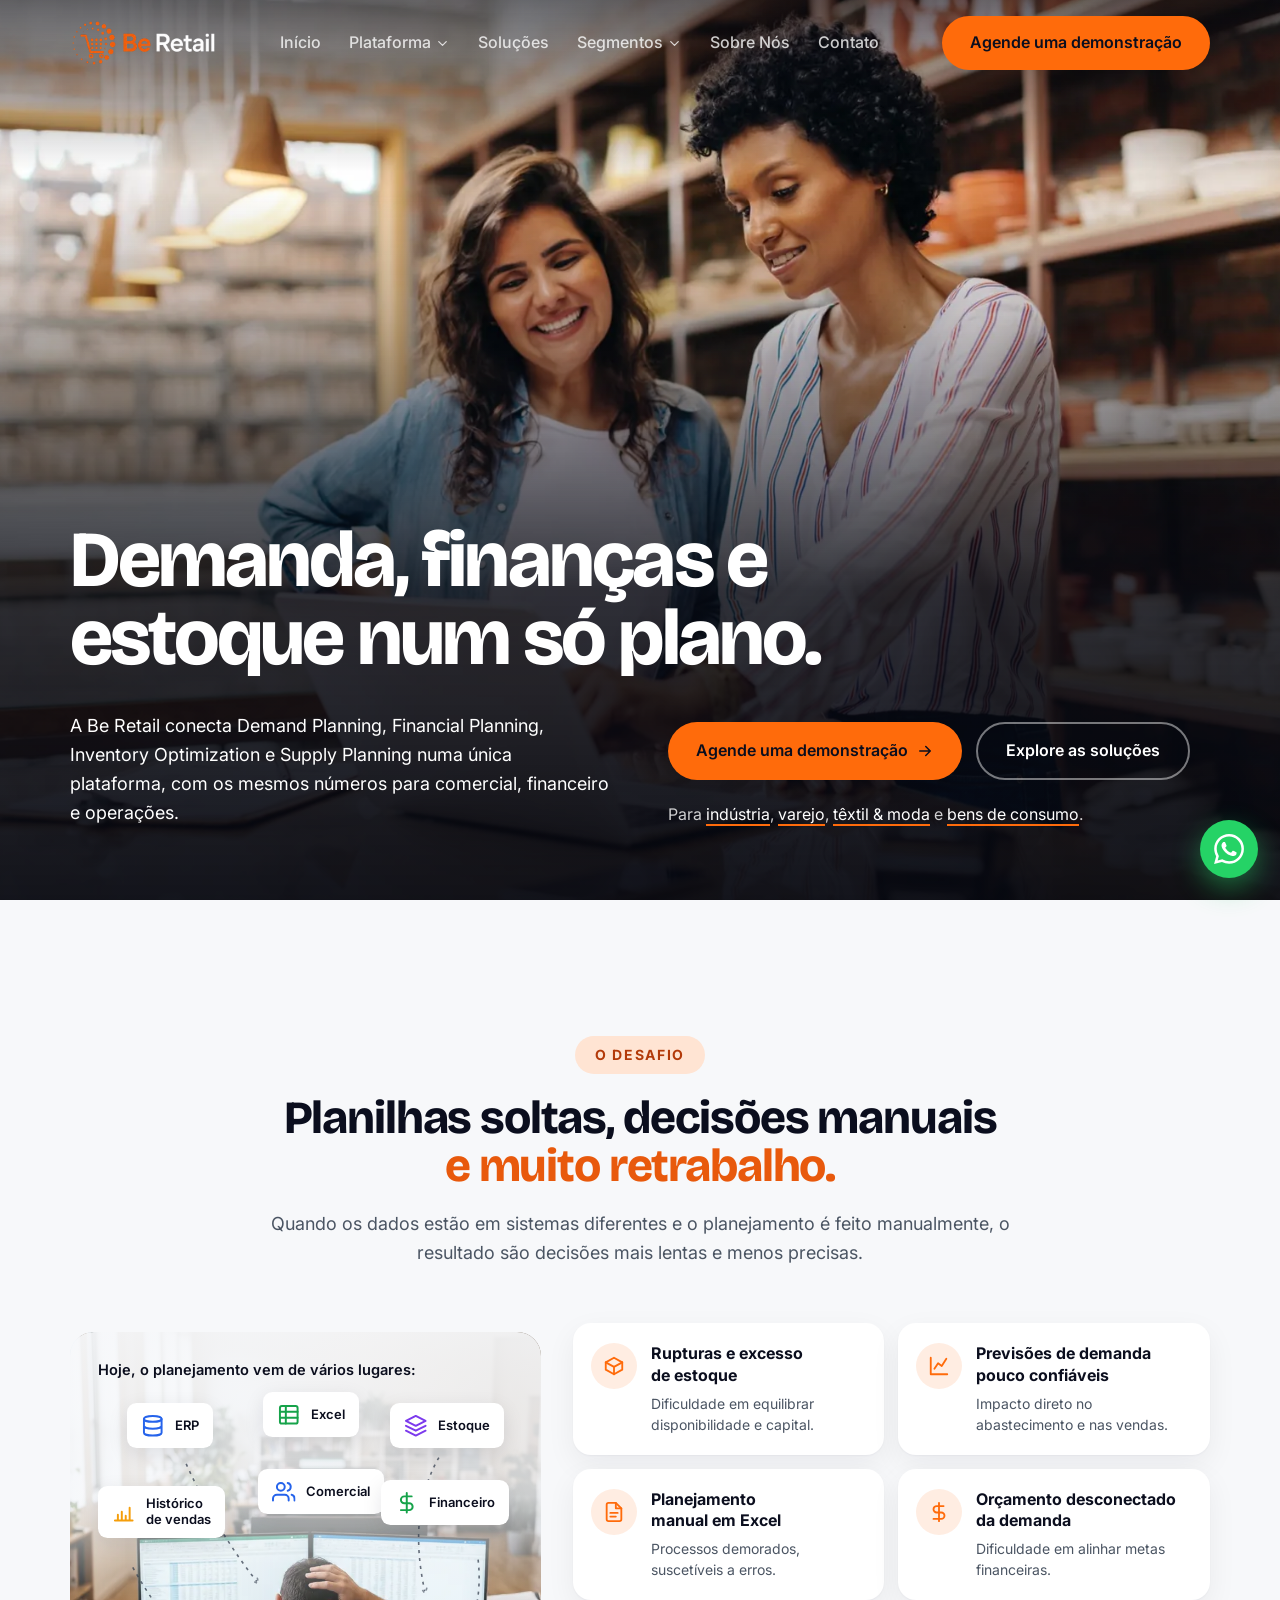
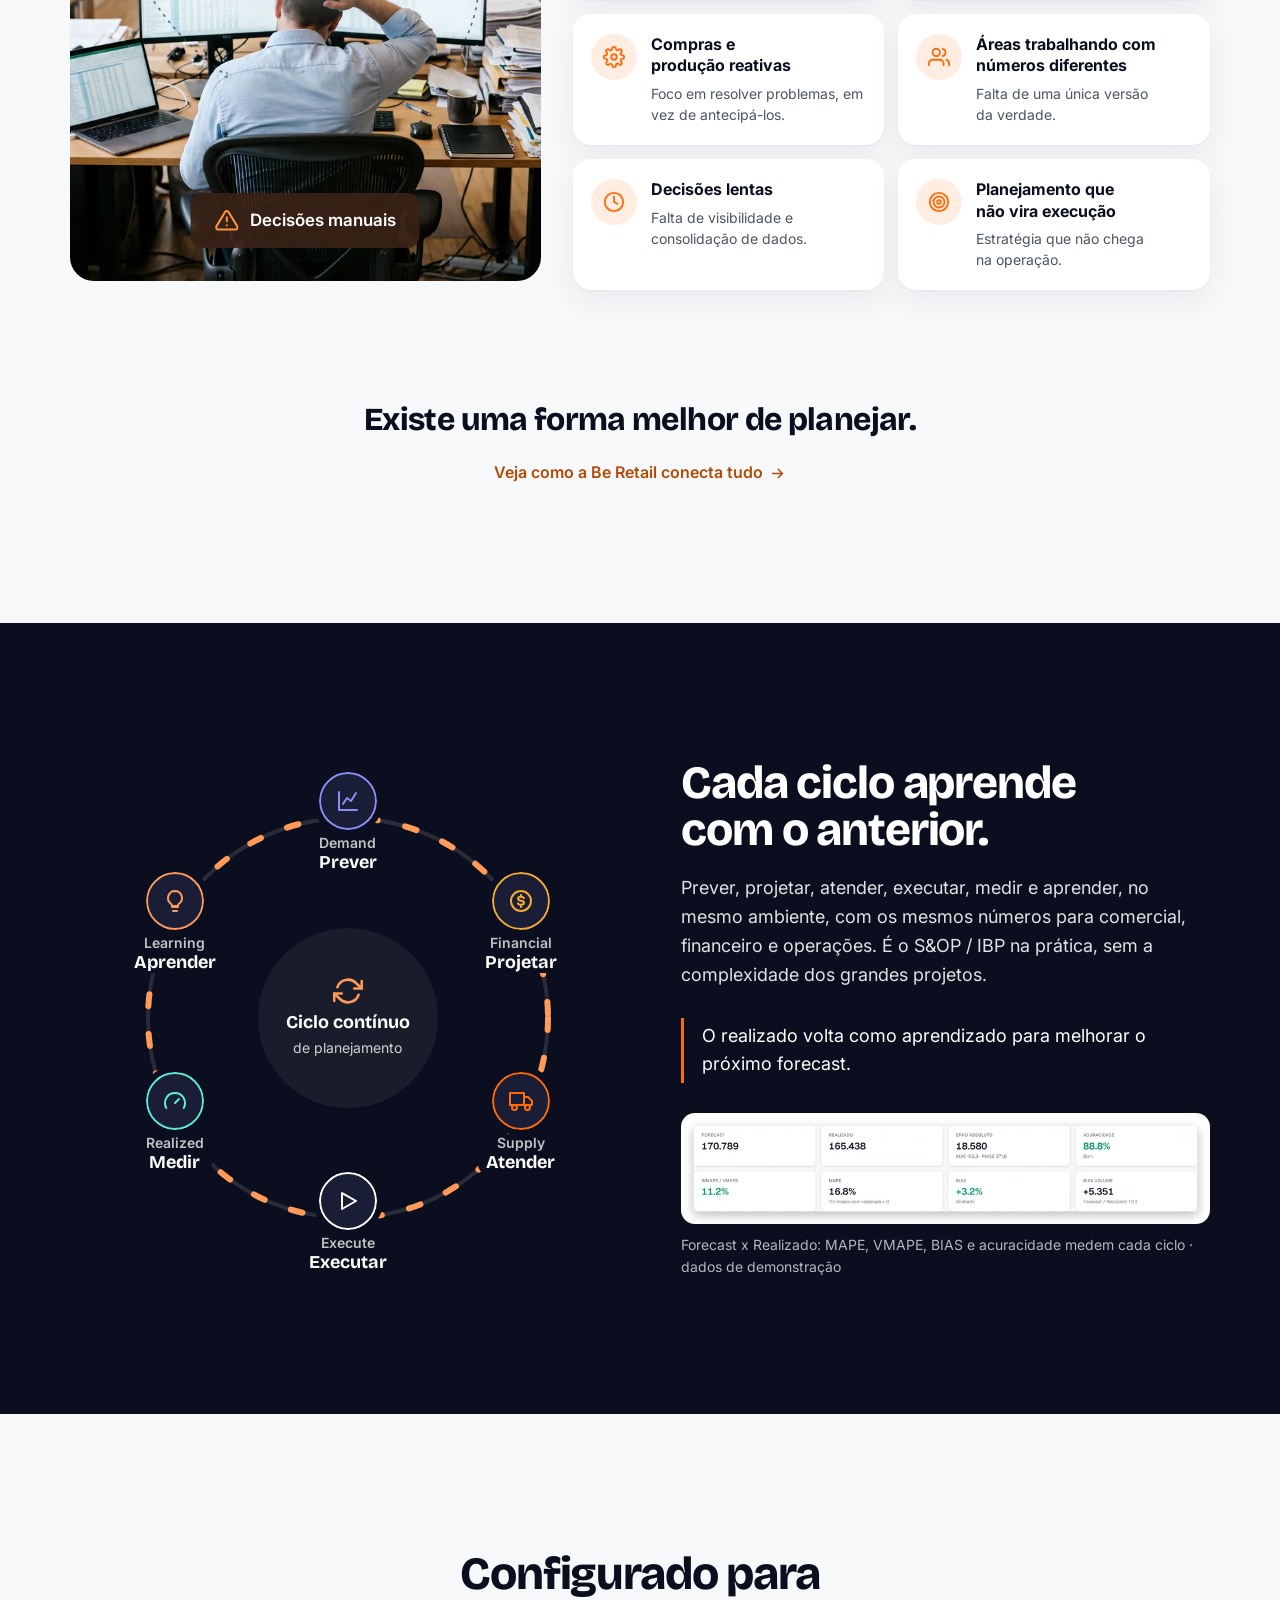
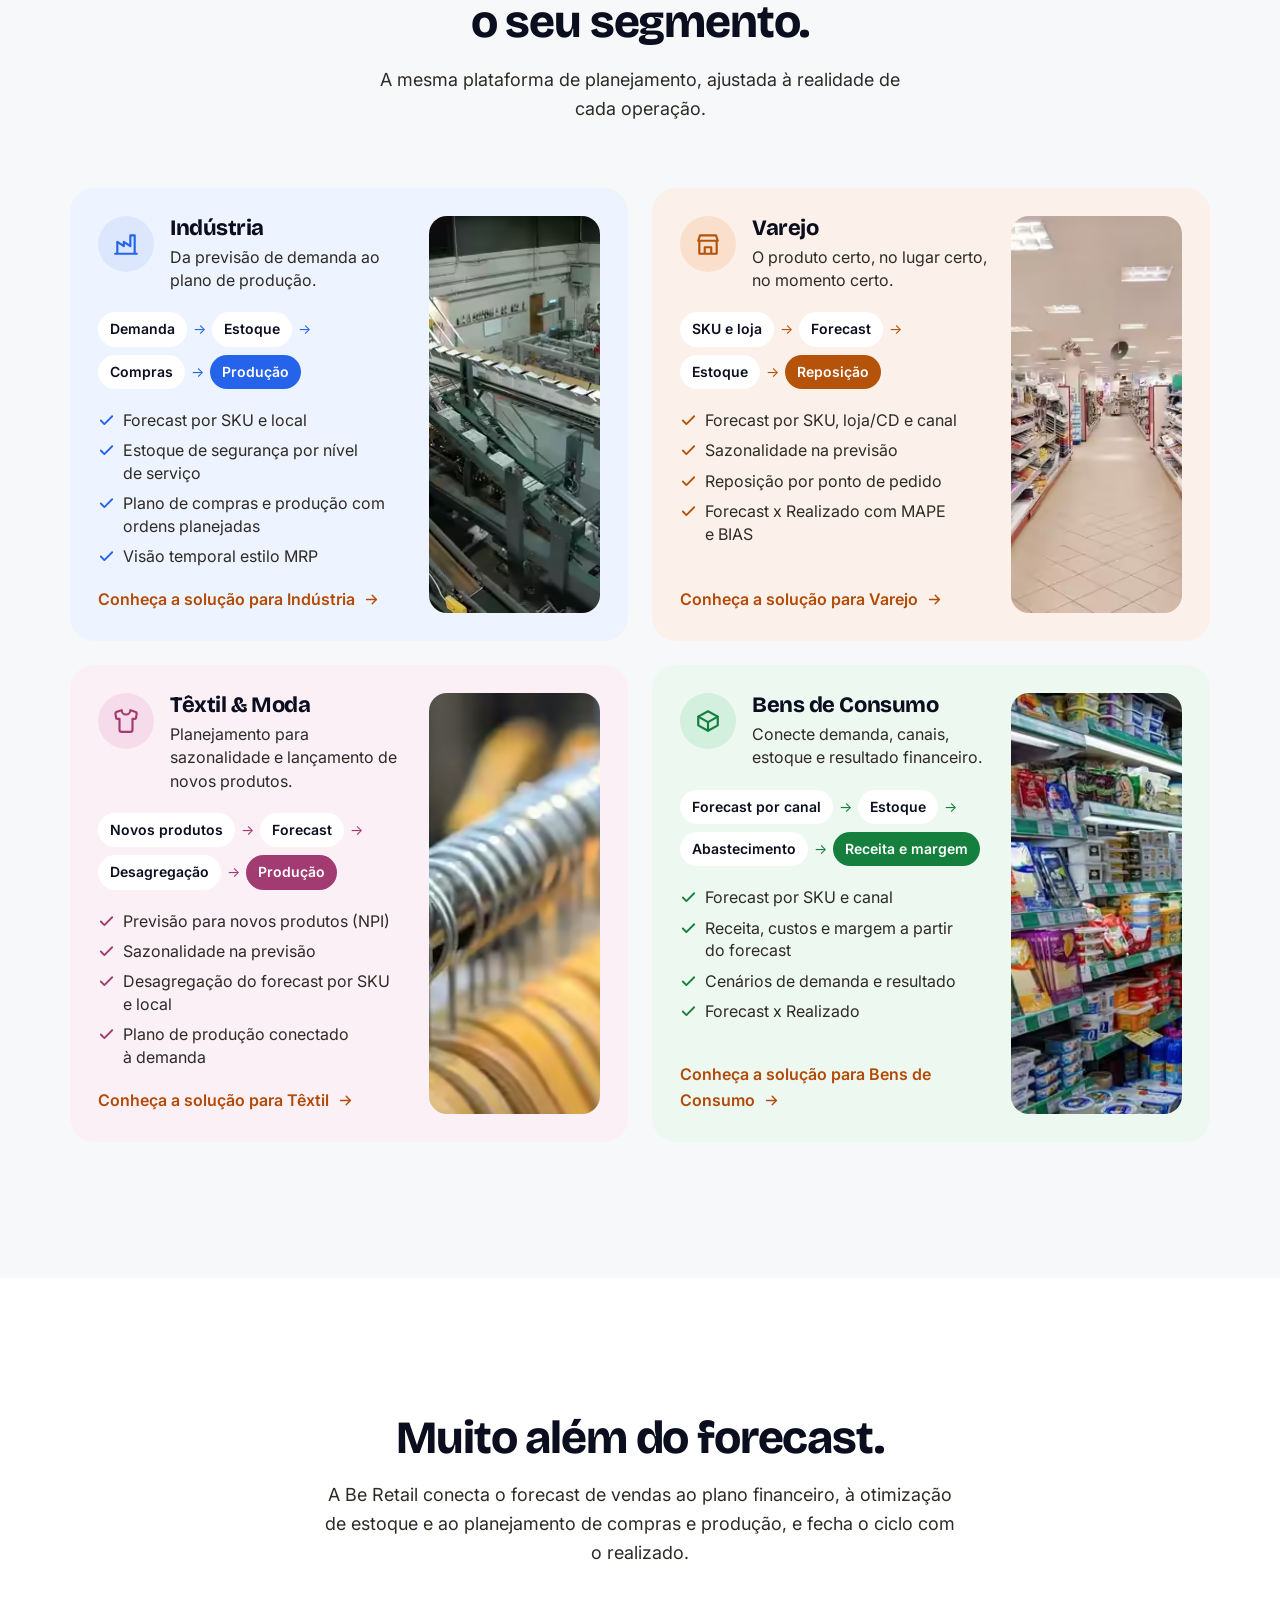
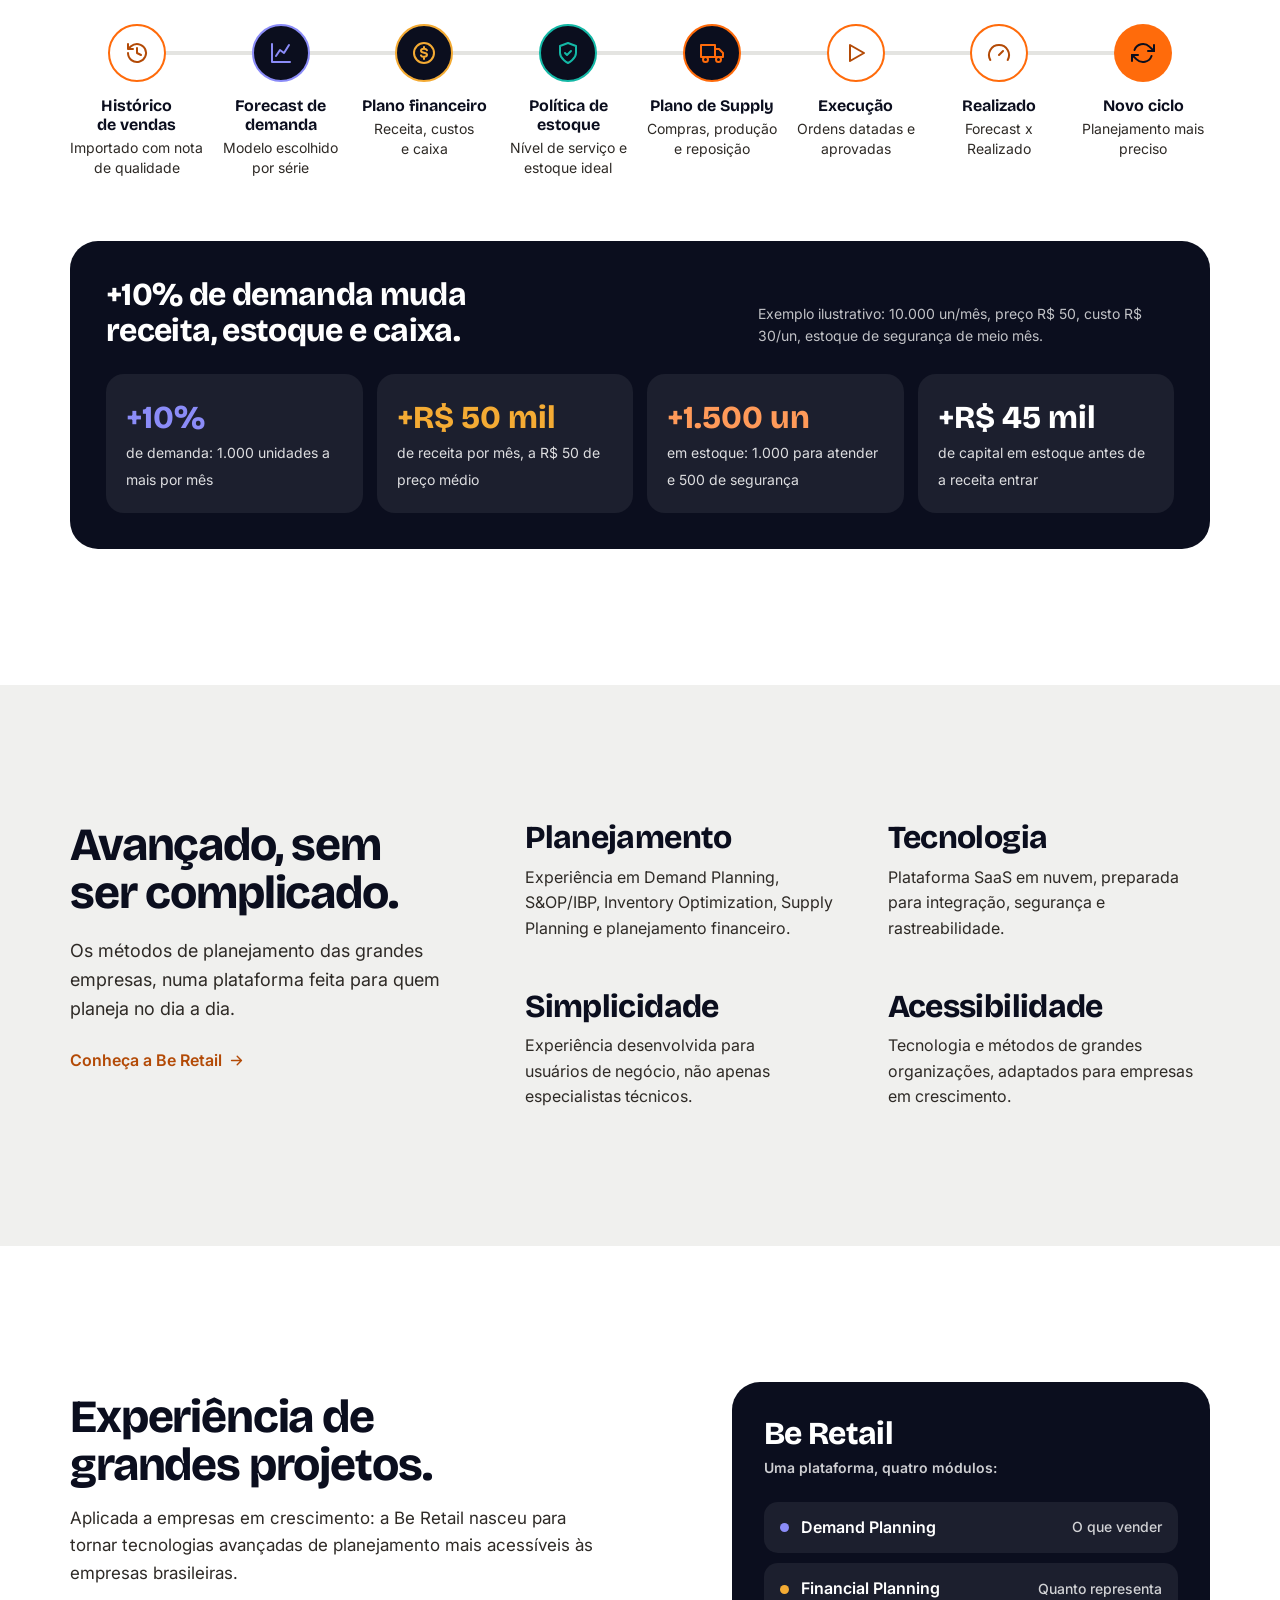
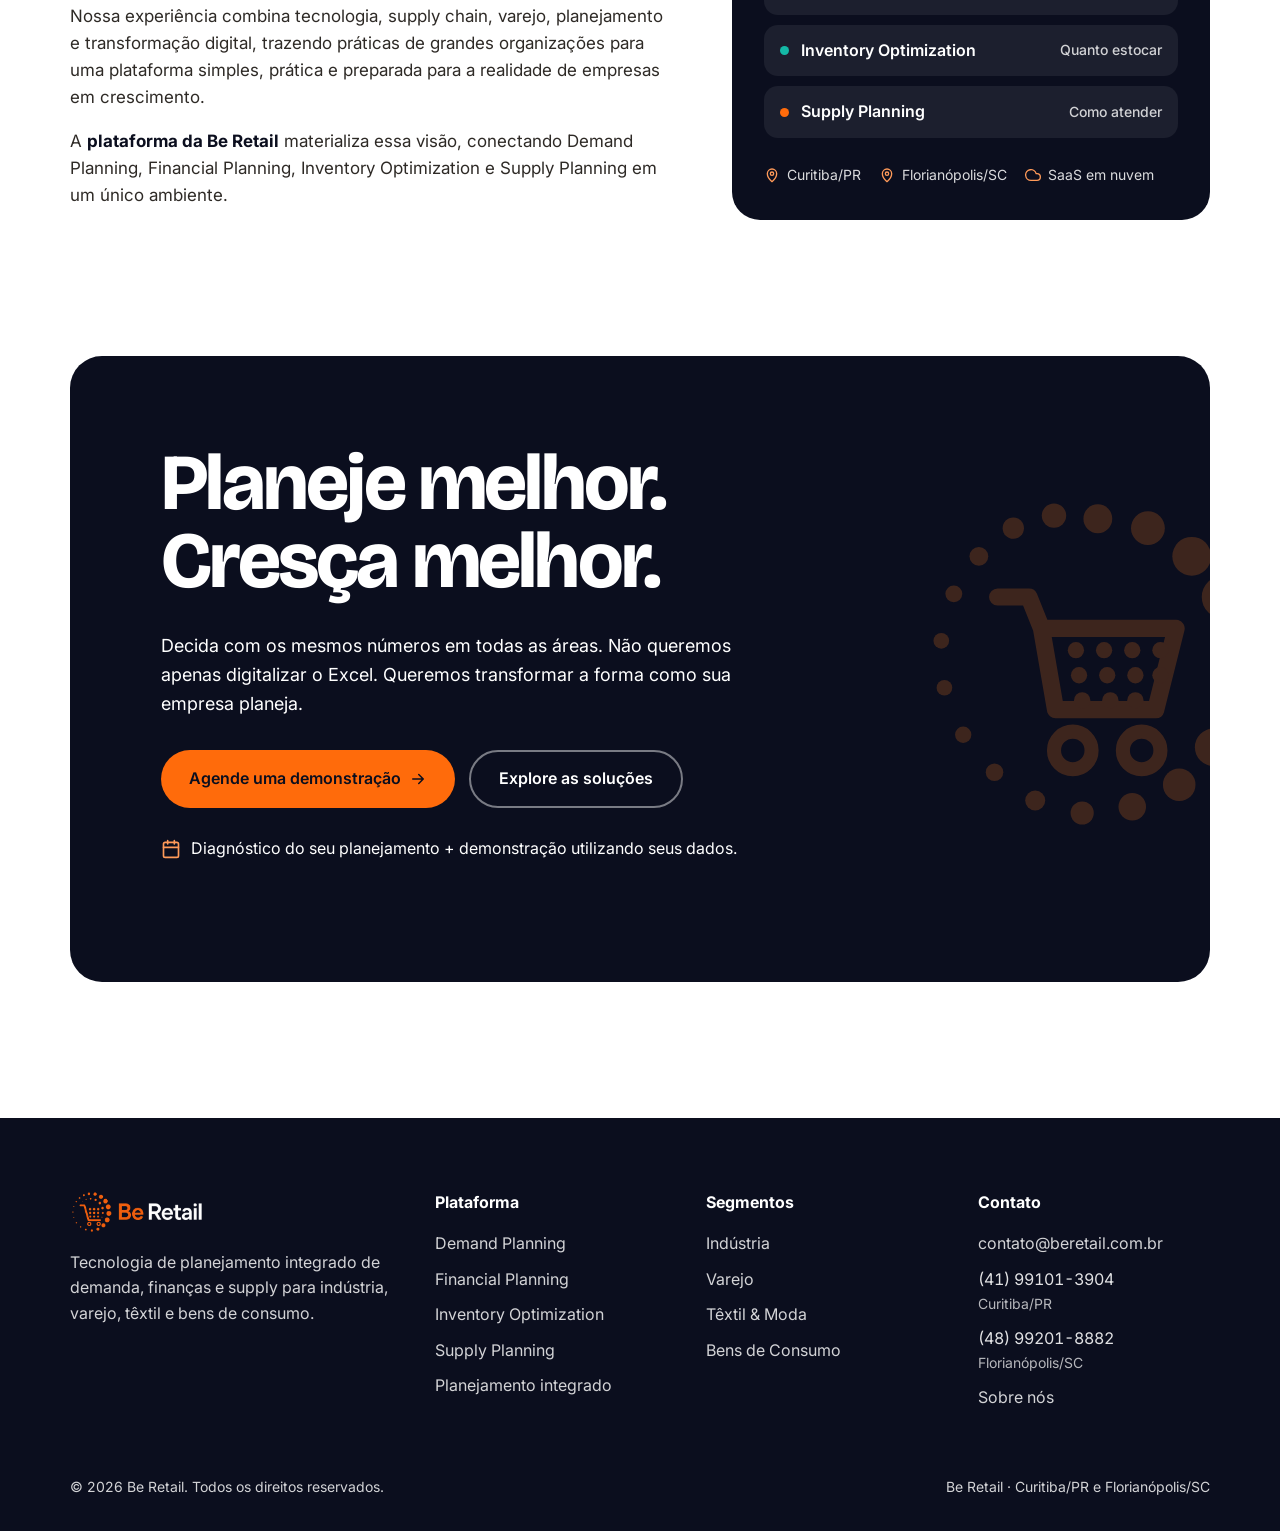
==== commit 002a4a38: "Troca as referências ao PrevieWeb pela marca Be Retail - Títulos, descrições, Open Graph e dados est" ====
--- a/index.html
+++ b/index.html
@@ -12,8 +12,8 @@
 
   gtag('config', 'G-1HCFN1PPWR');
 </script>
-<title>Be Retail | PrevieWeb — Planejamento de demanda, financeiro, estoque e supply</title>
-<meta name="description" content="PrevieWeb, da Be Retail: software de previsão de demanda e planejamento integrado — demand planning, financial planning, inventory optimization e supply planning — para indústria, varejo, têxtil e bens de consumo.">
+<title>Be Retail | Planejamento de demanda, financeiro, estoque e supply</title>
+<meta name="description" content="Be Retail: software de previsão de demanda e planejamento integrado — demand planning, financial planning, inventory optimization e supply planning — para indústria, varejo, têxtil e bens de consumo.">
 <link rel="canonical" href="https://beretail.com.br/">
 <meta name="theme-color" content="#0B0E1E">
 <link rel="icon" type="image/png" href="assets/favicon.png">
@@ -21,7 +21,7 @@
 <meta property="og:type" content="website">
 <meta property="og:locale" content="pt_BR">
 <meta property="og:site_name" content="Be Retail">
-<meta property="og:title" content="PrevieWeb — Planejamento integrado de demanda, finanças, estoque e supply">
+<meta property="og:title" content="Be Retail — Planejamento integrado de demanda, finanças, estoque e supply">
 <meta property="og:description" content="Conecte previsão de demanda, planejamento financeiro, otimização de estoque e supply em uma única plataforma. Para indústria, varejo, têxtil e bens de consumo.">
 <meta property="og:url" content="https://beretail.com.br/">
 <meta property="og:image" content="https://beretail.com.br/assets/og-image.jpg">
@@ -54,7 +54,7 @@
     },
     {
       "@type":"SoftwareApplication",
-      "name":"PrevieWeb",
+      "name":"Plataforma Be Retail",
       "applicationCategory":"BusinessApplication",
       "operatingSystem":"Web",
       "description":"Plataforma SaaS de planejamento integrado: previsão de demanda (demand planning), planejamento financeiro (financial planning), otimização de estoque (inventory optimization) e planejamento de supply (supply planning).",
@@ -149,7 +149,7 @@
         <li><a href="#contato">Contato</a></li>
       </ul>
     </nav>
-    <a class="btn btn-primary cta-header" href="https://wa.me/5541991013904?text=Ol%C3%A1!%20Quero%20agendar%20uma%20demonstra%C3%A7%C3%A3o%20do%20PrevieWeb." target="_blank" rel="noopener">Agende uma demonstração</a>
+    <a class="btn btn-primary cta-header" href="https://wa.me/5541991013904?text=Ol%C3%A1!%20Quero%20agendar%20uma%20demonstra%C3%A7%C3%A3o%20da%20Be%20Retail." target="_blank" rel="noopener">Agende uma demonstração</a>
   </div>
 </header>
 
@@ -167,7 +167,7 @@
       <p class="lead">A Be Retail conecta Demand Planning, Financial Planning, Inventory Optimization e Supply Planning numa única plataforma, com os mesmos números para comercial, financeiro e operações.</p>
       <div class="hero-side">
         <div class="hero-actions">
-          <a class="btn btn-primary" href="https://wa.me/5541991013904?text=Ol%C3%A1!%20Quero%20agendar%20uma%20demonstra%C3%A7%C3%A3o%20do%20PrevieWeb." target="_blank" rel="noopener">Agende uma demonstração <svg class="ic" aria-hidden="true"><use href="#i-arrow"/></svg></a>
+          <a class="btn btn-primary" href="https://wa.me/5541991013904?text=Ol%C3%A1!%20Quero%20agendar%20uma%20demonstra%C3%A7%C3%A3o%20da%20Be%20Retail." target="_blank" rel="noopener">Agende uma demonstração <svg class="ic" aria-hidden="true"><use href="#i-arrow"/></svg></a>
           <a class="btn btn-ghost" href="#segmentos">Explore as soluções</a>
         </div>
         <p class="hero-segs">Para <a href="#industria">indústria</a>, <a href="#varejo">varejo</a>, <a href="#textil-moda">têxtil &amp; moda</a> e <a href="#bens-de-consumo">bens de consumo</a>.</p>
@@ -222,7 +222,7 @@
     </div>
     <div class="virada" data-reveal>
       <p>Existe uma forma melhor de planejar.</p>
-      <a class="link-seta" href="#solucoes">Veja como o PrevieWeb conecta tudo <svg class="ic" aria-hidden="true"><use href="#i-arrow"/></svg></a>
+      <a class="link-seta" href="#solucoes">Veja como a Be Retail conecta tudo <svg class="ic" aria-hidden="true"><use href="#i-arrow"/></svg></a>
     </div>
   </div>
 </section>
@@ -254,7 +254,7 @@
       <p class="section-sub">Prever, projetar, atender, executar, medir e aprender, no mesmo ambiente, com os mesmos números para comercial, financeiro e operações. É o S&amp;OP / IBP na prática, sem a complexidade dos grandes projetos.</p>
       <p class="destaque">O realizado volta como aprendizado para melhorar o próximo forecast.</p>
       <figure>
-        <div class="kpi-shot"><img src="assets/previeweb/forecast-x-realizado-1600.webp" srcset="assets/previeweb/forecast-x-realizado-900.webp 900w, assets/previeweb/forecast-x-realizado-1600.webp 1600w" sizes="(max-width:960px) 92vw, 520px" width="1600" height="334" loading="lazy" alt="Indicadores de Forecast x Realizado no PrevieWeb: forecast, realizado, erro absoluto, acuracidade de 88,8%, WMAPE, MAPE, BIAS e BIAS volume"></div>
+        <div class="kpi-shot"><img src="assets/previeweb/forecast-x-realizado-1600.webp" srcset="assets/previeweb/forecast-x-realizado-900.webp 900w, assets/previeweb/forecast-x-realizado-1600.webp 1600w" sizes="(max-width:960px) 92vw, 520px" width="1600" height="334" loading="lazy" alt="Indicadores de Forecast x Realizado na plataforma da Be Retail: forecast, realizado, erro absoluto, acuracidade de 88,8%, WMAPE, MAPE, BIAS e BIAS volume"></div>
         <figcaption>Forecast x Realizado: MAPE, VMAPE, BIAS e acuracidade medem cada ciclo · dados de demonstração</figcaption>
       </figure>
     </div>
@@ -283,7 +283,7 @@
             <li><svg class="ic" aria-hidden="true"><use href="#i-check"/></svg>Plano de compras e produção com ordens planejadas</li>
             <li><svg class="ic" aria-hidden="true"><use href="#i-check"/></svg>Visão temporal estilo MRP</li>
           </ul>
-          <a class="link-seta" href="https://wa.me/5541991013904?text=Ol%C3%A1!%20Quero%20conhecer%20a%20solu%C3%A7%C3%A3o%20do%20PrevieWeb%20para%20Ind%C3%BAstria." target="_blank" rel="noopener">Conheça a solução para Indústria <svg class="ic" aria-hidden="true"><use href="#i-arrow"/></svg></a>
+          <a class="link-seta" href="https://wa.me/5541991013904?text=Ol%C3%A1!%20Quero%20conhecer%20a%20solu%C3%A7%C3%A3o%20da%20Be%20Retail%20para%20Ind%C3%BAstria." target="_blank" rel="noopener">Conheça a solução para Indústria <svg class="ic" aria-hidden="true"><use href="#i-arrow"/></svg></a>
         </div>
         <picture class="seg-foto">
           <source type="image/avif" srcset="assets/segmentos/industria-600.avif 600w, assets/segmentos/industria-1200.avif 1200w" sizes="(max-width:560px) calc(100vw - 40px), 640px">
@@ -304,7 +304,7 @@
             <li><svg class="ic" aria-hidden="true"><use href="#i-check"/></svg>Reposição por ponto de pedido</li>
             <li><svg class="ic" aria-hidden="true"><use href="#i-check"/></svg>Forecast x Realizado com MAPE e BIAS</li>
           </ul>
-          <a class="link-seta" href="https://wa.me/5541991013904?text=Ol%C3%A1!%20Quero%20conhecer%20a%20solu%C3%A7%C3%A3o%20do%20PrevieWeb%20para%20Varejo." target="_blank" rel="noopener">Conheça a solução para Varejo <svg class="ic" aria-hidden="true"><use href="#i-arrow"/></svg></a>
+          <a class="link-seta" href="https://wa.me/5541991013904?text=Ol%C3%A1!%20Quero%20conhecer%20a%20solu%C3%A7%C3%A3o%20da%20Be%20Retail%20para%20Varejo." target="_blank" rel="noopener">Conheça a solução para Varejo <svg class="ic" aria-hidden="true"><use href="#i-arrow"/></svg></a>
         </div>
         <picture class="seg-foto">
           <source type="image/avif" srcset="assets/segmentos/varejo-600.avif 600w, assets/segmentos/varejo-1024.avif 1024w" sizes="(max-width:560px) calc(100vw - 40px), 640px">
@@ -325,7 +325,7 @@
             <li><svg class="ic" aria-hidden="true"><use href="#i-check"/></svg>Desagregação do forecast por SKU e local</li>
             <li><svg class="ic" aria-hidden="true"><use href="#i-check"/></svg>Plano de produção conectado à demanda</li>
           </ul>
-          <a class="link-seta" href="https://wa.me/5541991013904?text=Ol%C3%A1!%20Quero%20conhecer%20a%20solu%C3%A7%C3%A3o%20do%20PrevieWeb%20para%20T%C3%AAxtil%20%26%20Moda." target="_blank" rel="noopener">Conheça a solução para Têxtil <svg class="ic" aria-hidden="true"><use href="#i-arrow"/></svg></a>
+          <a class="link-seta" href="https://wa.me/5541991013904?text=Ol%C3%A1!%20Quero%20conhecer%20a%20solu%C3%A7%C3%A3o%20da%20Be%20Retail%20para%20T%C3%AAxtil%20%26%20Moda." target="_blank" rel="noopener">Conheça a solução para Têxtil <svg class="ic" aria-hidden="true"><use href="#i-arrow"/></svg></a>
         </div>
         <picture class="seg-foto">
           <source type="image/avif" srcset="assets/segmentos/textil-moda-600.avif 600w, assets/segmentos/textil-moda-1024.avif 1024w" sizes="(max-width:560px) calc(100vw - 40px), 640px">
@@ -346,7 +346,7 @@
             <li><svg class="ic" aria-hidden="true"><use href="#i-check"/></svg>Cenários de demanda e resultado</li>
             <li><svg class="ic" aria-hidden="true"><use href="#i-check"/></svg>Forecast x Realizado</li>
           </ul>
-          <a class="link-seta" href="https://wa.me/5541991013904?text=Ol%C3%A1!%20Quero%20conhecer%20a%20solu%C3%A7%C3%A3o%20do%20PrevieWeb%20para%20Bens%20de%20Consumo." target="_blank" rel="noopener">Conheça a solução para Bens de Consumo <svg class="ic" aria-hidden="true"><use href="#i-arrow"/></svg></a>
+          <a class="link-seta" href="https://wa.me/5541991013904?text=Ol%C3%A1!%20Quero%20conhecer%20a%20solu%C3%A7%C3%A3o%20da%20Be%20Retail%20para%20Bens%20de%20Consumo." target="_blank" rel="noopener">Conheça a solução para Bens de Consumo <svg class="ic" aria-hidden="true"><use href="#i-arrow"/></svg></a>
         </div>
         <picture class="seg-foto">
           <source type="image/avif" srcset="assets/segmentos/bens-de-consumo-600.avif 600w, assets/segmentos/bens-de-consumo-1200.avif 1200w" sizes="(max-width:560px) calc(100vw - 40px), 640px">
@@ -363,7 +363,7 @@
   <div class="container">
     <div class="center" data-reveal>
       <h2 class="section-title">Muito além do forecast.</h2>
-      <p class="section-sub">O PrevieWeb conecta o forecast de vendas ao plano financeiro, à otimização de estoque e ao planejamento de compras e produção, e fecha o ciclo com o realizado.</p>
+      <p class="section-sub">A Be Retail conecta o forecast de vendas ao plano financeiro, à otimização de estoque e ao planejamento de compras e produção, e fecha o ciclo com o realizado.</p>
     </div>
     <ol class="jornada" data-reveal>
       <li class="etapa"><span class="num"><svg class="ic" aria-hidden="true"><use href="#i-history"/></svg></span><div><h3>Histórico de vendas</h3><p>Importado com nota de qualidade</p></div></li>
@@ -429,11 +429,11 @@
       <h2 class="section-title">Experiência de grandes projetos.</h2>
       <p>Aplicada a empresas em crescimento: a Be Retail nasceu para tornar tecnologias avançadas de planejamento mais acessíveis às empresas brasileiras.</p>
       <p>Nossa experiência combina tecnologia, supply chain, varejo, planejamento e transformação digital, trazendo práticas de grandes organizações para uma plataforma simples, prática e preparada para a realidade de empresas em crescimento.</p>
-      <p>O <strong>PrevieWeb</strong> materializa essa visão, conectando Demand Planning, Financial Planning, Inventory Optimization e Supply Planning em um único ambiente.</p>
-    </div>
-    <aside class="sobre-card" data-reveal aria-label="PrevieWeb em resumo">
-      <p class="marca">PrevieWeb</p>
-      <p class="tag">Uma plataforma Be Retail, em quatro módulos:</p>
+      <p>A <strong>plataforma da Be Retail</strong> materializa essa visão, conectando Demand Planning, Financial Planning, Inventory Optimization e Supply Planning em um único ambiente.</p>
+    </div>
+    <aside class="sobre-card" data-reveal aria-label="Plataforma Be Retail em resumo">
+      <p class="marca">Be Retail</p>
+      <p class="tag">Uma plataforma, quatro módulos:</p>
       <ul class="sobre-mods">
         <li class="m-demand"><span class="dot-mod"></span>Demand Planning<small>O que vender</small></li>
         <li class="m-fin"><span class="dot-mod"></span>Financial Planning<small>Quanto representa</small></li>
@@ -470,7 +470,7 @@
     <h2><span>Planeje melhor.</span><span>Cresça melhor.</span></h2>
     <p>Decida com os mesmos números em todas as áreas. Não queremos apenas digitalizar o Excel. Queremos transformar a forma como sua empresa planeja.</p>
     <div class="acoes">
-      <a class="btn btn-primary" href="https://wa.me/5541991013904?text=Ol%C3%A1!%20Quero%20agendar%20uma%20demonstra%C3%A7%C3%A3o%20do%20PrevieWeb." target="_blank" rel="noopener">Agende uma demonstração <svg class="ic" aria-hidden="true"><use href="#i-arrow"/></svg></a>
+      <a class="btn btn-primary" href="https://wa.me/5541991013904?text=Ol%C3%A1!%20Quero%20agendar%20uma%20demonstra%C3%A7%C3%A3o%20da%20Be%20Retail." target="_blank" rel="noopener">Agende uma demonstração <svg class="ic" aria-hidden="true"><use href="#i-arrow"/></svg></a>
       <a class="btn btn-ghost" href="#segmentos">Explore as soluções</a>
     </div>
     <p class="diag"><svg class="ic" aria-hidden="true"><use href="#i-cal"/></svg>Diagnóstico do seu planejamento + demonstração utilizando seus dados.</p>
@@ -520,13 +520,13 @@
     </div>
     <div class="foot-base">
       <span>© 2026 Be Retail. Todos os direitos reservados.</span>
-      <span>PrevieWeb é uma plataforma da Be Retail.</span>
+      <span>Be Retail · Curitiba/PR e Florianópolis/SC</span>
     </div>
   </div>
 </footer>
 
 <!-- WhatsApp flutuante -->
-<a class="whats-float" href="https://wa.me/5541991013904?text=Ol%C3%A1!%20Quero%20saber%20mais%20sobre%20o%20PrevieWeb%20e%20as%20solu%C3%A7%C3%B5es%20da%20Be%20Retail." target="_blank" rel="noopener" aria-label="Conversar no WhatsApp">
+<a class="whats-float" href="https://wa.me/5541991013904?text=Ol%C3%A1!%20Quero%20saber%20mais%20sobre%20as%20solu%C3%A7%C3%B5es%20da%20Be%20Retail." target="_blank" rel="noopener" aria-label="Conversar no WhatsApp">
   <svg width="30" height="30" viewBox="0 0 24 24" fill="#fff" aria-hidden="true"><path d="M17.472 14.382c-.297-.149-1.758-.867-2.03-.967-.273-.099-.471-.148-.67.15-.197.297-.767.966-.94 1.164-.173.199-.347.223-.644.075-.297-.15-1.255-.463-2.39-1.475-.883-.788-1.48-1.761-1.653-2.059-.173-.297-.018-.458.13-.606.134-.133.297-.347.446-.52.149-.174.198-.298.298-.497.099-.198.05-.371-.025-.52-.075-.149-.669-1.612-.916-2.207-.242-.579-.487-.5-.669-.51-.173-.008-.371-.01-.57-.01-.198 0-.52.074-.792.372-.272.297-1.04 1.016-1.04 2.479 0 1.462 1.065 2.875 1.213 3.074.149.198 2.096 3.2 5.077 4.487.709.306 1.262.489 1.694.625.712.227 1.36.195 1.871.118.571-.085 1.758-.719 2.006-1.413.248-.694.248-1.289.173-1.413-.074-.124-.272-.198-.57-.347m-5.421 7.403h-.004a9.87 9.87 0 01-5.031-1.378l-.361-.214-3.741.982.998-3.648-.235-.374a9.86 9.86 0 01-1.51-5.26c.001-5.45 4.436-9.884 9.888-9.884 2.64 0 5.122 1.03 6.988 2.898a9.825 9.825 0 012.893 6.994c-.003 5.45-4.437 9.884-9.885 9.884m8.413-18.297A11.815 11.815 0 0012.05 0C5.495 0 .16 5.335.157 11.892c0 2.096.547 4.142 1.588 5.945L.057 24l6.305-1.654a11.882 11.882 0 005.683 1.448h.005c6.554 0 11.89-5.335 11.893-11.893a11.821 11.821 0 00-3.48-8.413z"/></svg>
 </a>
 
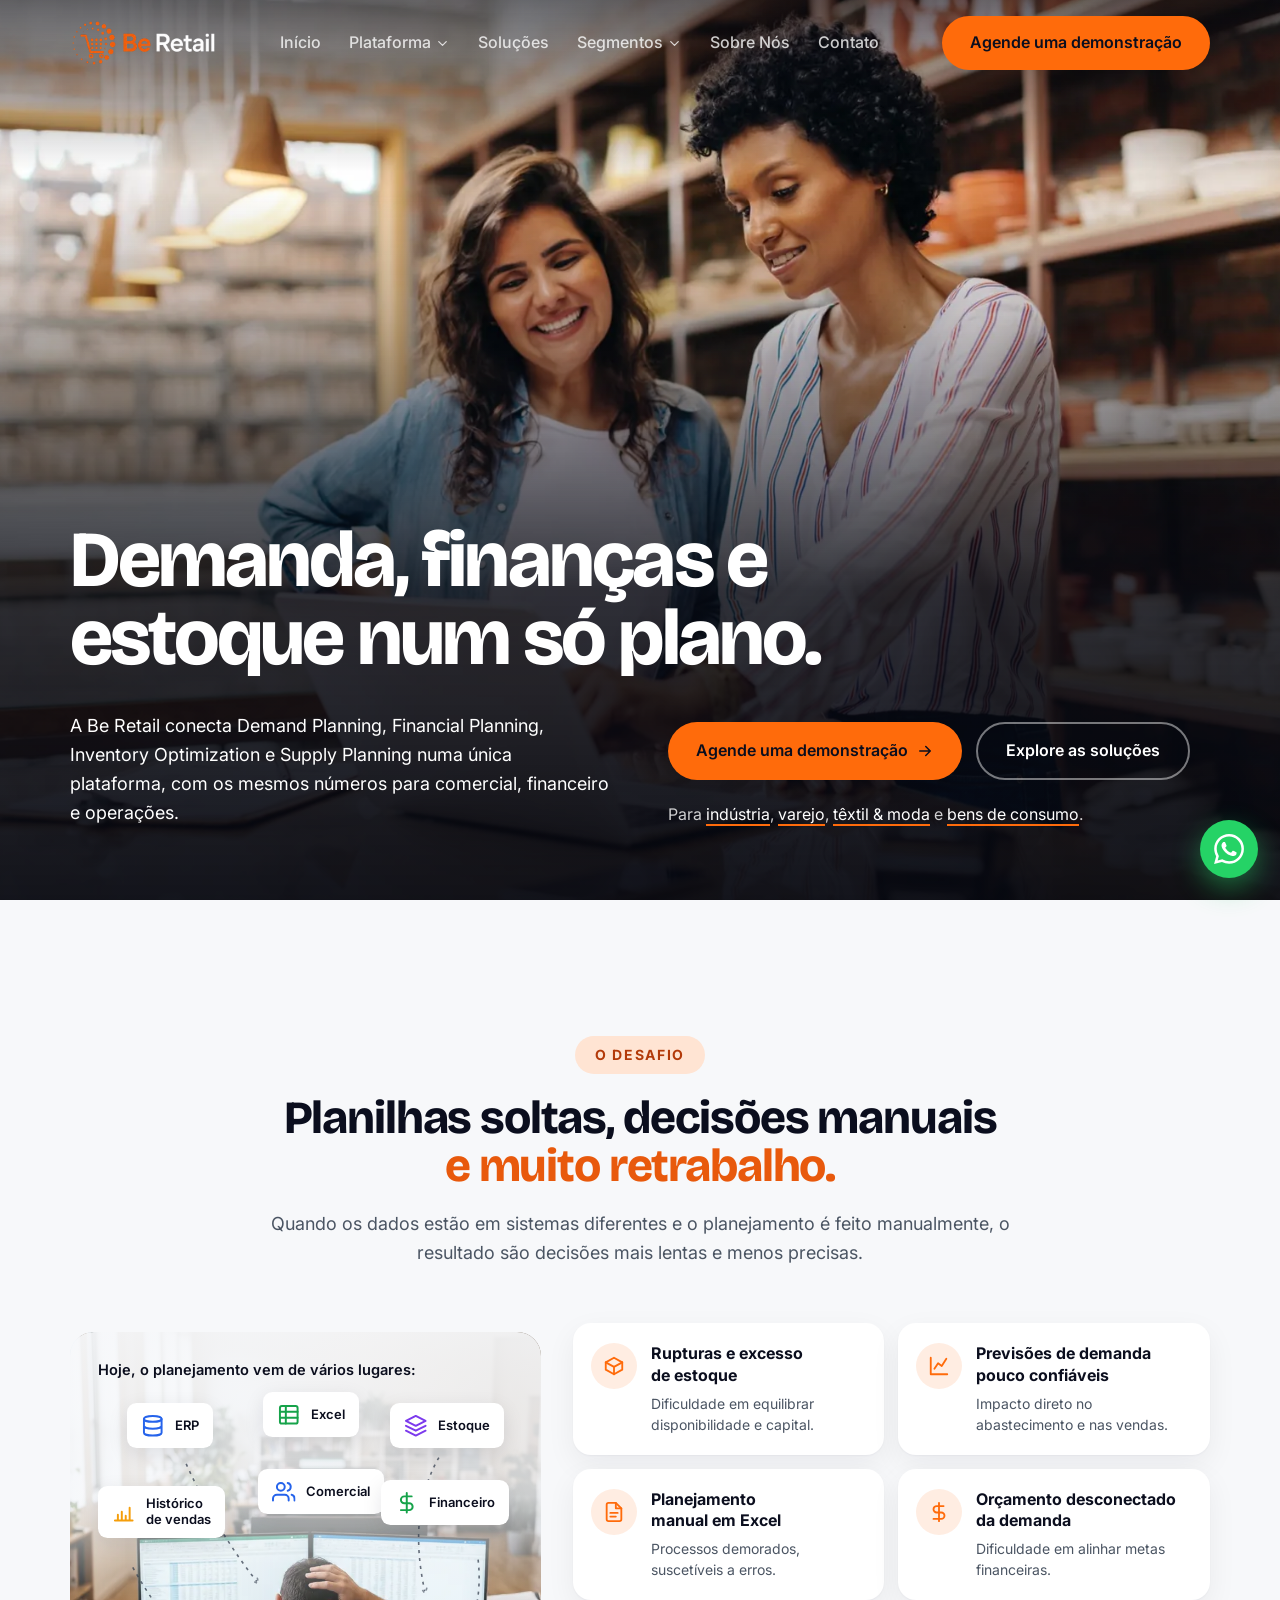
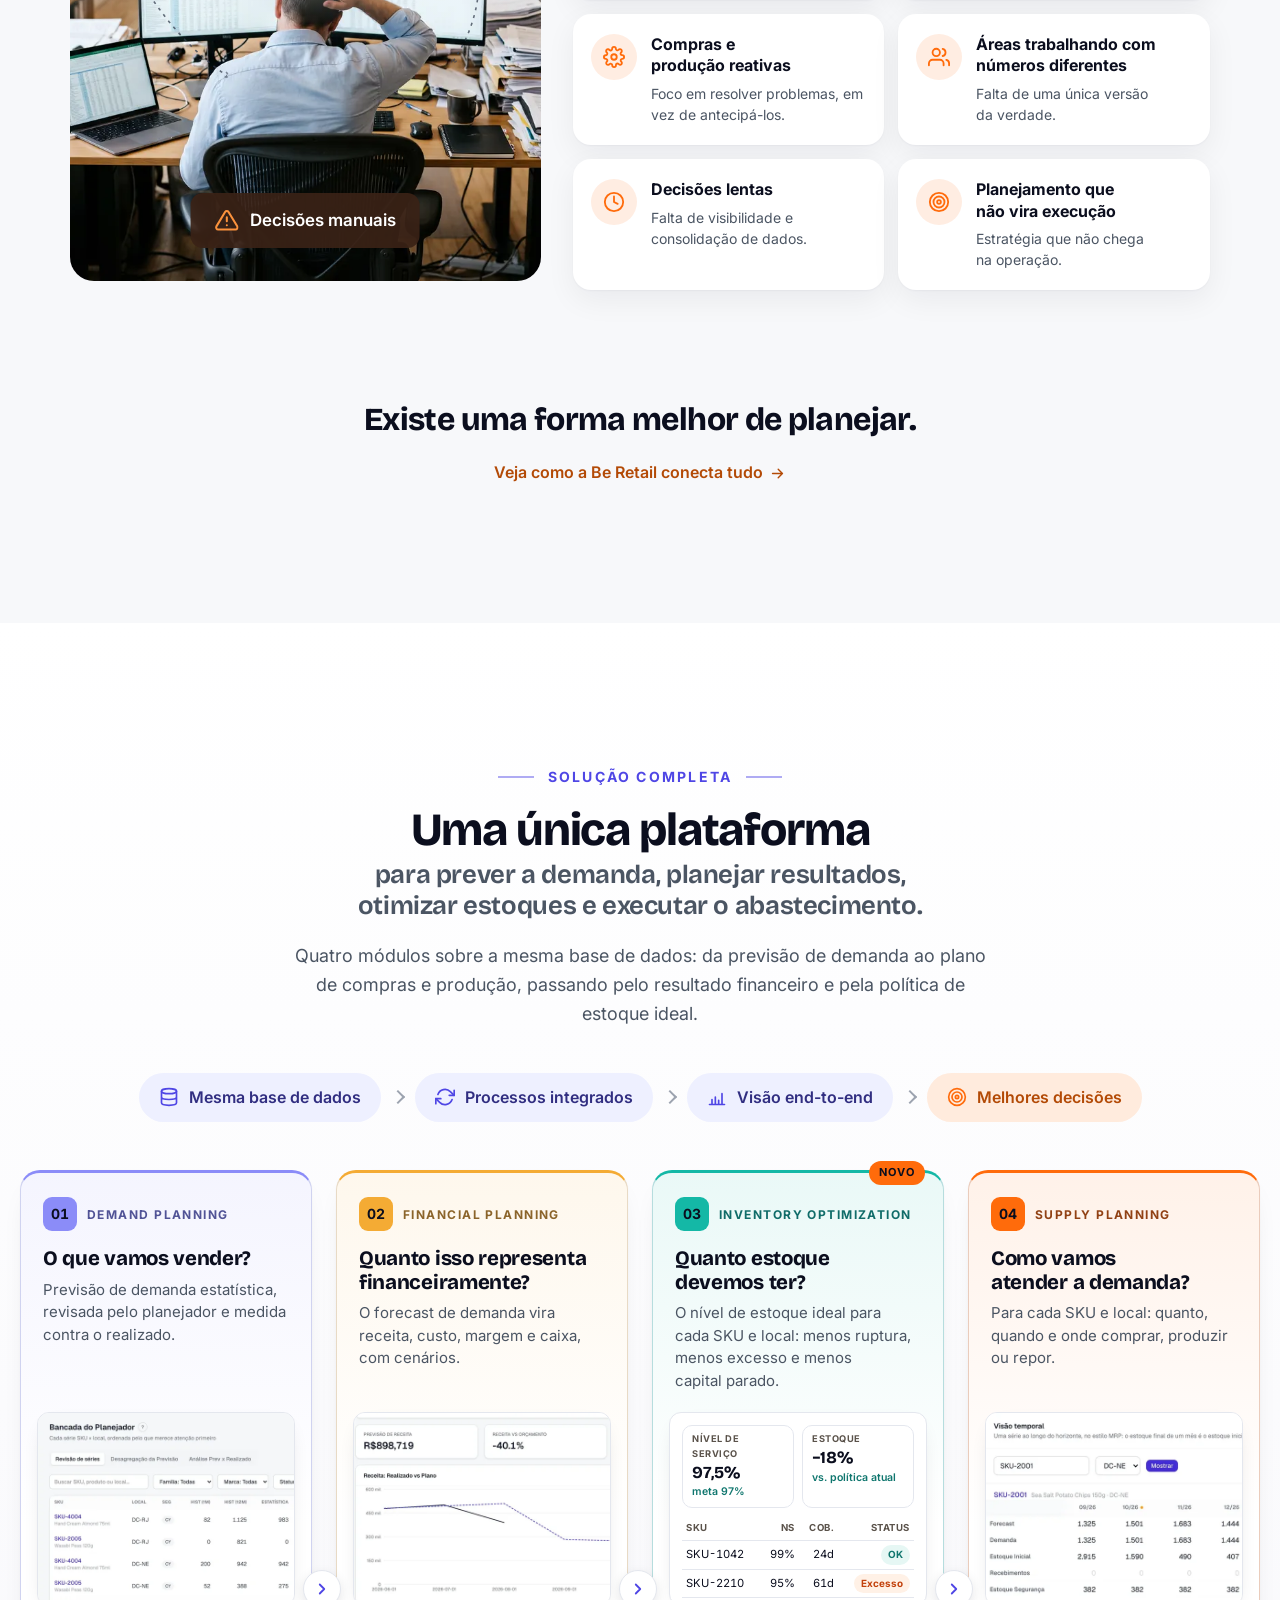
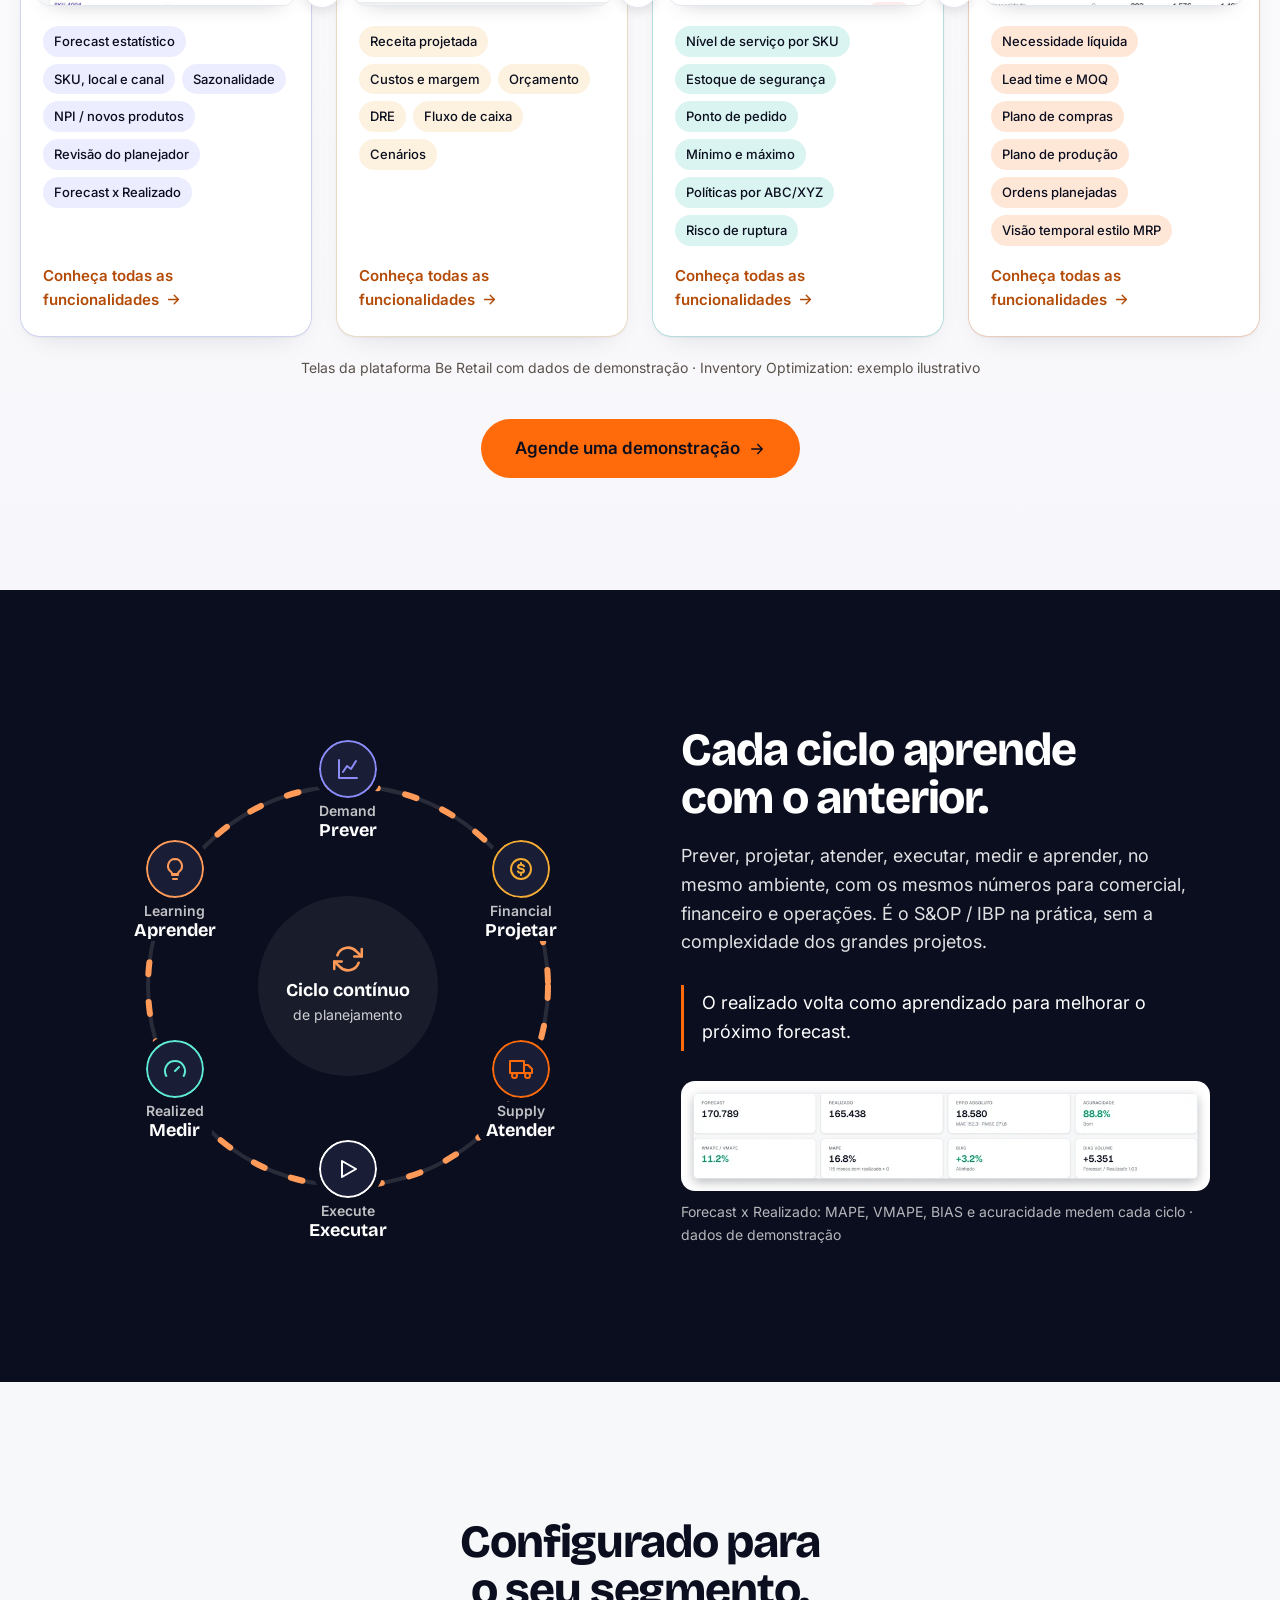
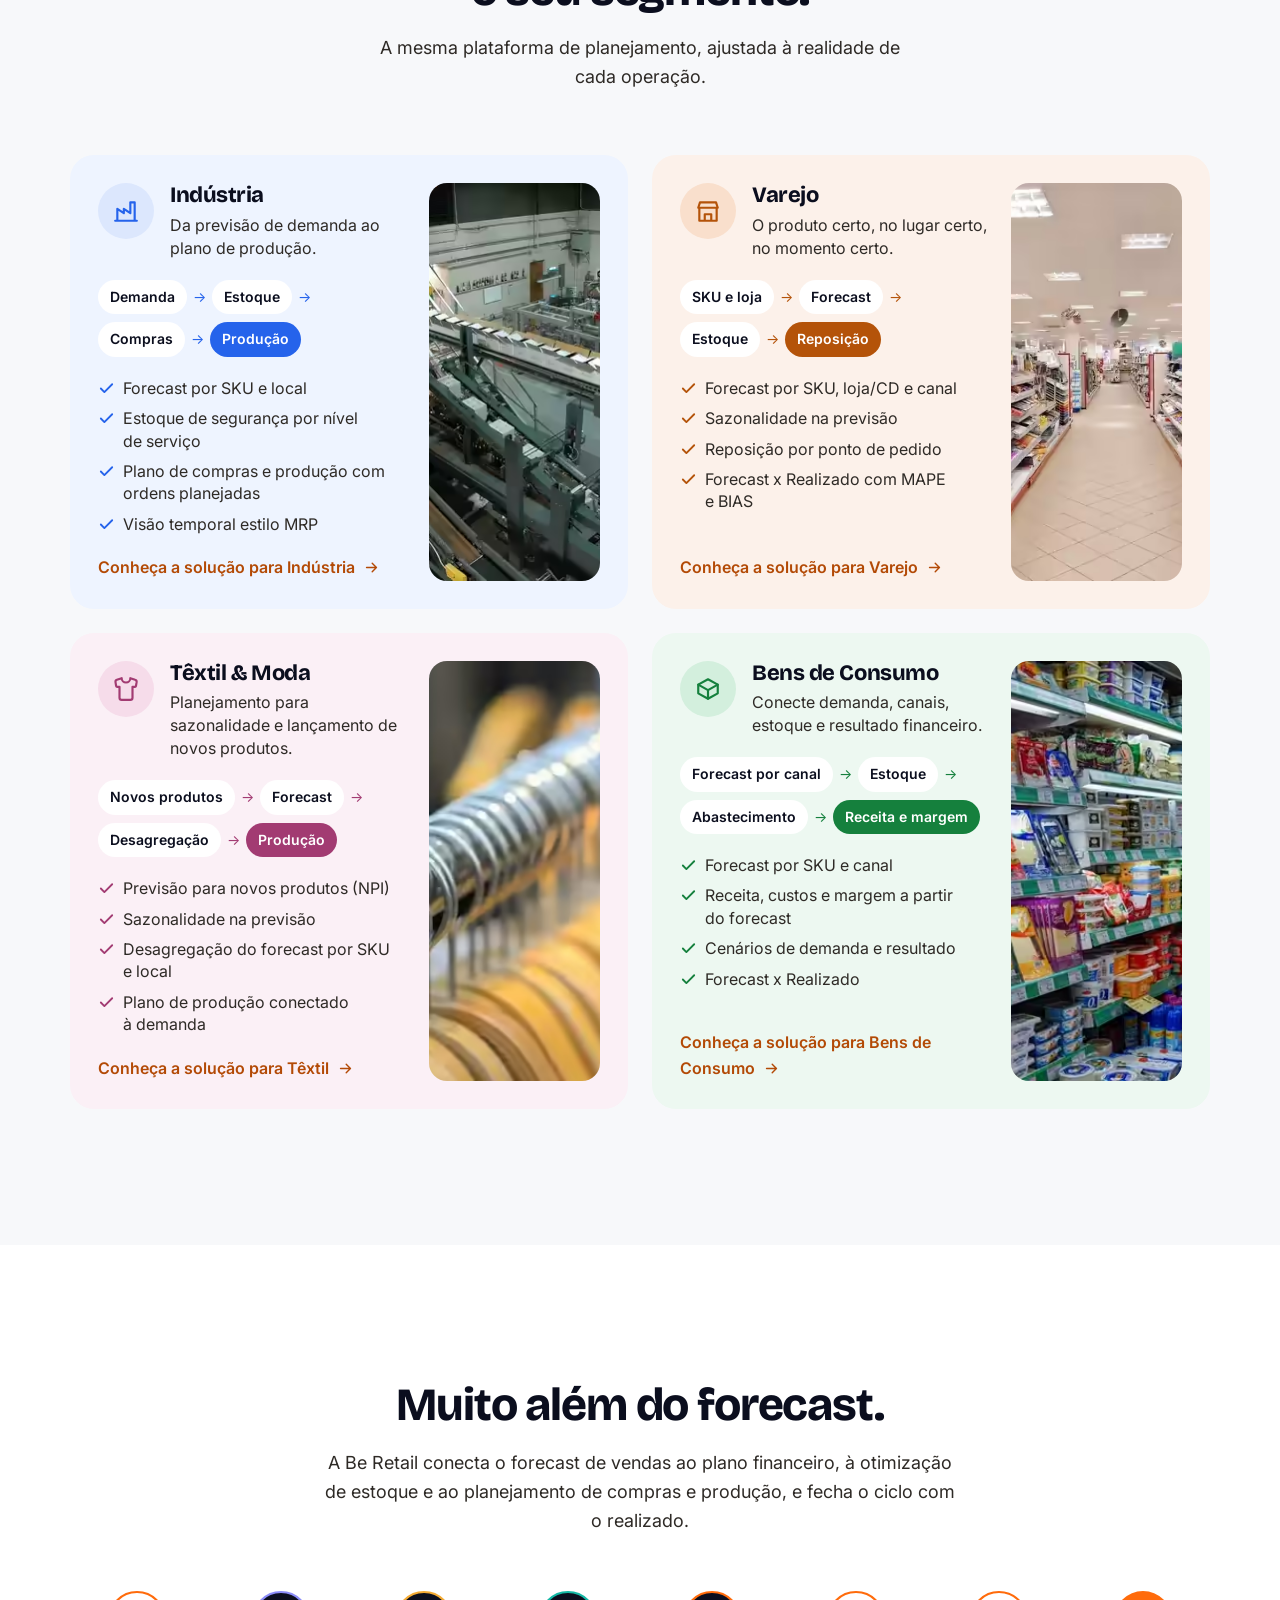
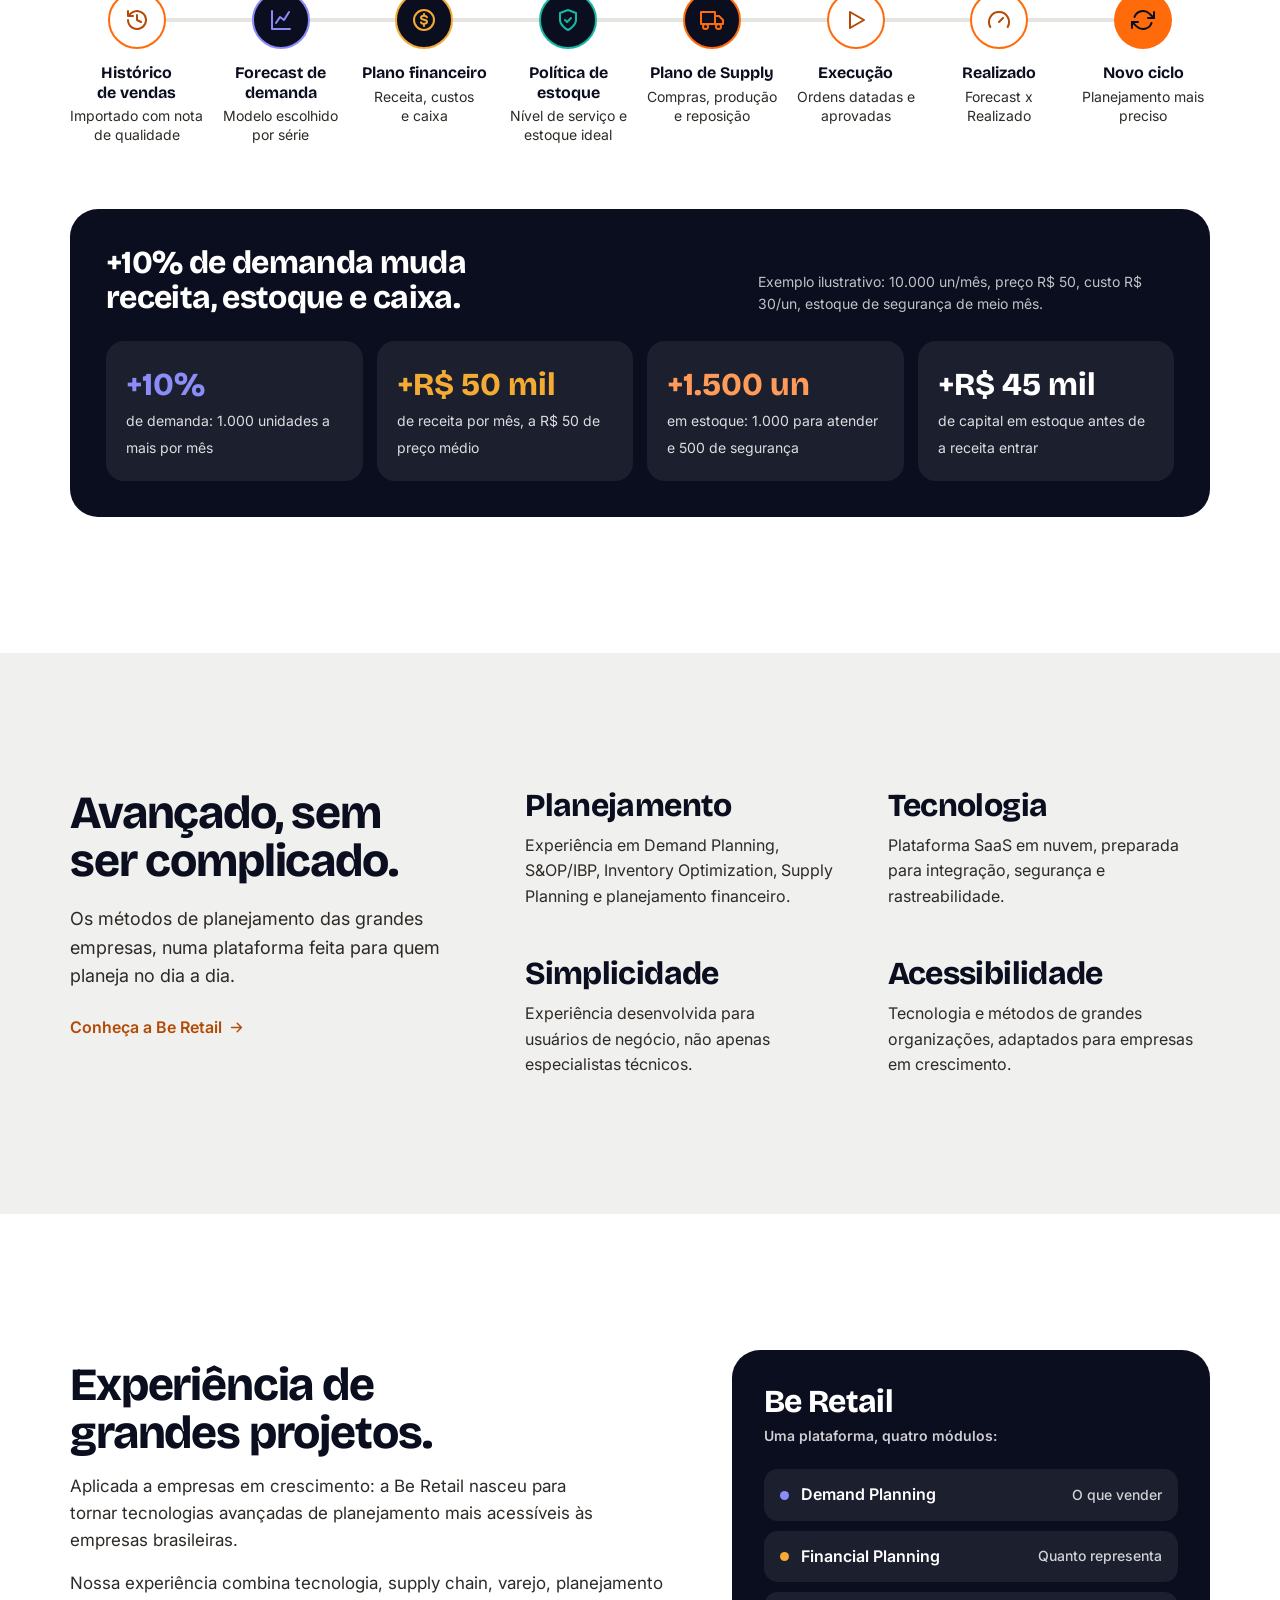
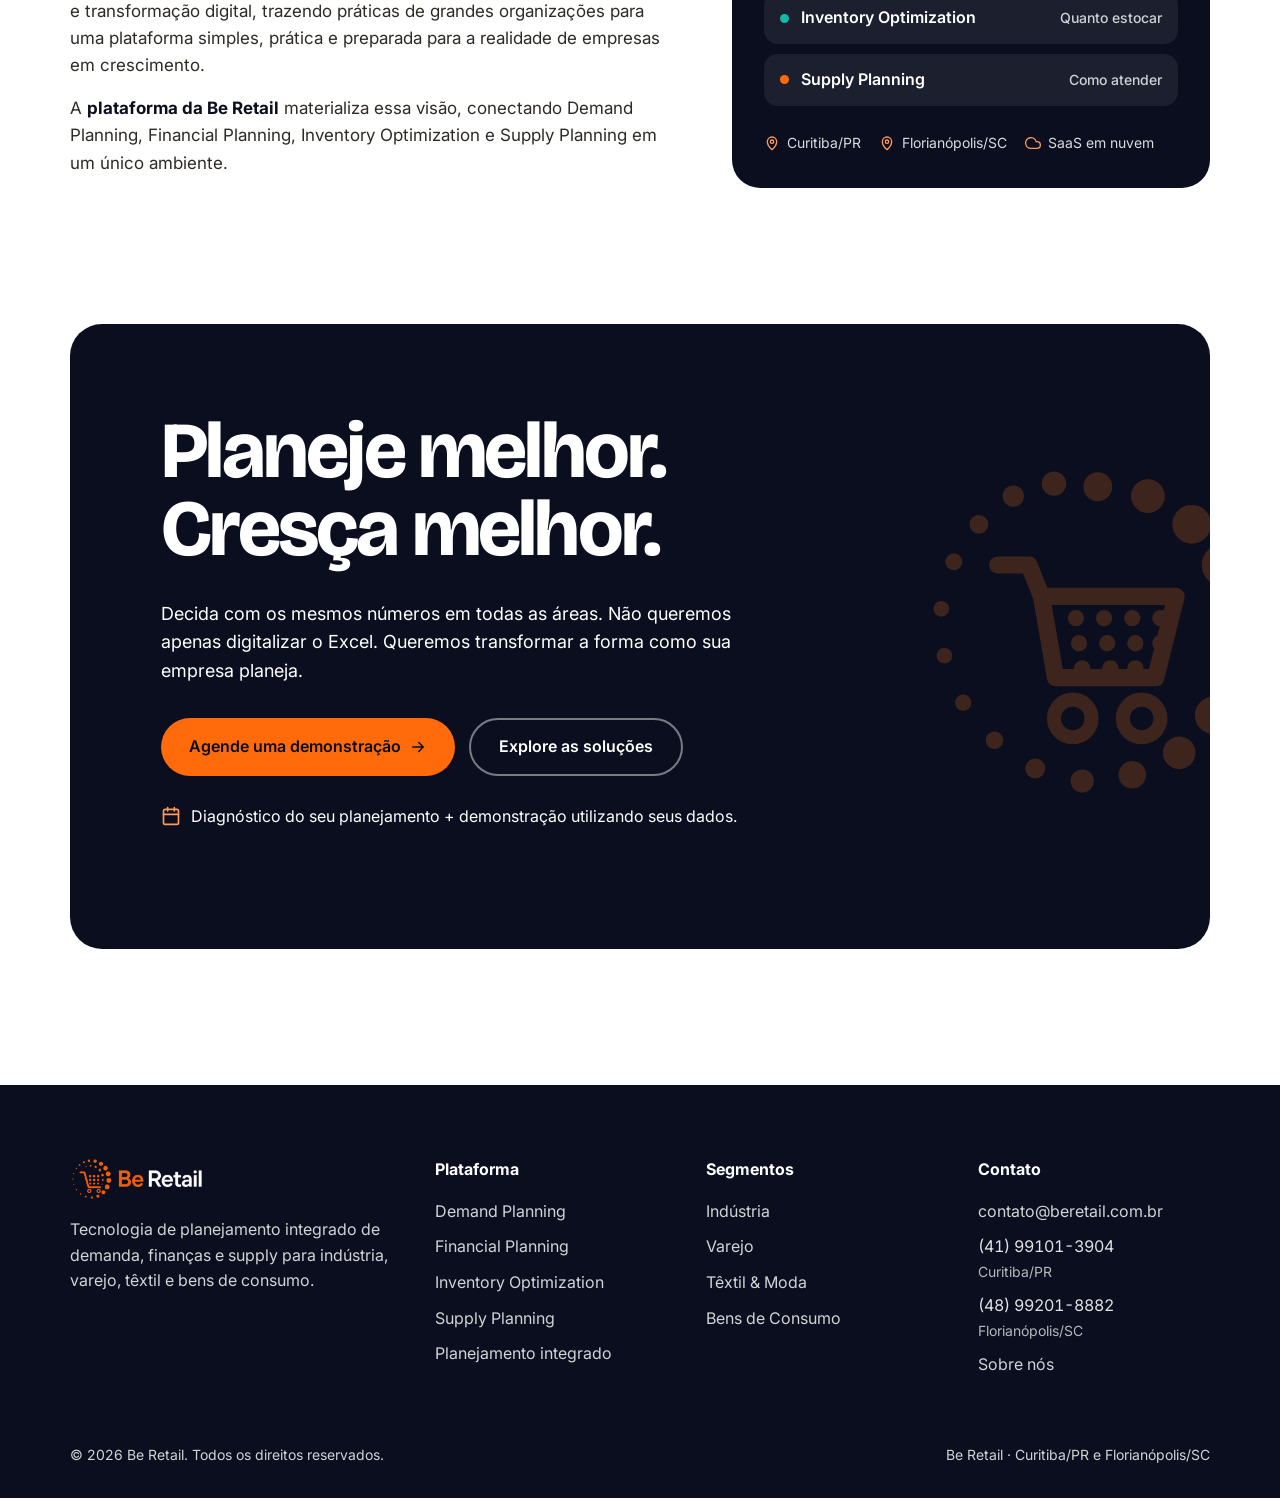
==== commit 9429fadc: "Cria a seção Solução completa na página inicial - Nova seção entre "O desafio" e o ciclo de planejam" ====
--- a/index.html
+++ b/index.html
@@ -222,7 +222,97 @@
     </div>
     <div class="virada" data-reveal>
       <p>Existe uma forma melhor de planejar.</p>
-      <a class="link-seta" href="#solucoes">Veja como a Be Retail conecta tudo <svg class="ic" aria-hidden="true"><use href="#i-arrow"/></svg></a>
+      <a class="link-seta" href="#plataforma-integrada">Veja como a Be Retail conecta tudo <svg class="ic" aria-hidden="true"><use href="#i-arrow"/></svg></a>
+    </div>
+  </div>
+</section>
+
+<!-- ===== Solução integrada (quatro módulos) ===== -->
+<section class="solucao" id="plataforma-integrada">
+  <div class="container sol-wrap">
+    <div class="center" data-reveal>
+      <p class="sol-eyebrow">Solução completa</p>
+      <h2 class="section-title sol-title">Uma única plataforma <span>para prever a demanda, planejar resultados, otimizar estoques e executar o abastecimento.</span></h2>
+      <p class="section-sub">Quatro módulos sobre a mesma base de dados: da previsão de demanda ao plano de compras e produção, passando pelo resultado financeiro e pela política de estoque ideal.</p>
+    </div>
+
+    <ol class="sol-fluxo" aria-label="Como os módulos se conectam" data-reveal>
+      <li><svg class="ic" aria-hidden="true"><use href="#i-db"/></svg>Mesma base de dados</li>
+      <li><svg class="ic" aria-hidden="true"><use href="#i-refresh"/></svg>Processos integrados</li>
+      <li><svg class="ic" aria-hidden="true"><use href="#i-bars"/></svg>Visão end-to-end</li>
+      <li class="fim"><svg class="ic" aria-hidden="true"><use href="#i-target"/></svg>Melhores decisões</li>
+    </ol>
+
+    <ol class="sol-grid">
+      <li class="sol m-demand" data-reveal>
+        <div class="sol-head">
+          <p class="sol-mod"><span class="sol-num">01</span>Demand Planning</p>
+          <h3>O que vamos vender?</h3>
+          <p>Previsão de demanda estatística, revisada pelo planejador e medida contra o realizado.</p>
+        </div>
+        <div class="sol-shot"><img src="assets/previeweb/bancada-planejador-recorte-560.webp" srcset="assets/previeweb/bancada-planejador-recorte-560.webp 560w, assets/previeweb/bancada-planejador-recorte-720.webp 720w" sizes="(max-width:640px) calc(100vw - 80px), (max-width:1099px) 44vw, 270px" width="560" height="420" loading="lazy" alt="Bancada do Planejador da Be Retail: séries por SKU e local com histórico, forecast estatístico, forecast final e crescimento"></div>
+        <ul class="chips sol-chips" aria-label="Principais recursos de Demand Planning">
+          <li>Forecast estatístico</li><li>SKU, local e canal</li><li>Sazonalidade</li><li>NPI / novos produtos</li><li>Revisão do planejador</li><li>Forecast x Realizado</li>
+        </ul>
+        <a class="link-seta sol-link" href="plataforma.html#demand-planning">Conheça todas as funcionalidades<span class="sr-only"> de Demand Planning</span> <svg class="ic" aria-hidden="true"><use href="#i-arrow"/></svg></a>
+      </li>
+
+      <li class="sol m-fin" data-reveal>
+        <div class="sol-head">
+          <p class="sol-mod"><span class="sol-num">02</span>Financial Planning</p>
+          <h3>Quanto isso representa financeiramente?</h3>
+          <p>O forecast de demanda vira receita, custo, margem e caixa, com cenários.</p>
+        </div>
+        <div class="sol-shot"><img src="assets/previeweb/painel-financeiro-recorte-560.webp" srcset="assets/previeweb/painel-financeiro-recorte-560.webp 560w, assets/previeweb/painel-financeiro-recorte-720.webp 720w" sizes="(max-width:640px) calc(100vw - 80px), (max-width:1099px) 44vw, 270px" width="560" height="420" loading="lazy" alt="Painel Financeiro da Be Retail: insights executivos, previsão de receita, receita versus orçamento, acurácia e gráfico de receita realizada versus plano"></div>
+        <ul class="chips sol-chips" aria-label="Principais recursos de Financial Planning">
+          <li>Receita projetada</li><li>Custos e margem</li><li>Orçamento</li><li>DRE</li><li>Fluxo de caixa</li><li>Cenários</li>
+        </ul>
+        <a class="link-seta sol-link" href="plataforma.html#financial-planning">Conheça todas as funcionalidades<span class="sr-only"> de Financial Planning</span> <svg class="ic" aria-hidden="true"><use href="#i-arrow"/></svg></a>
+      </li>
+
+      <li class="sol m-inv" data-reveal>
+        <div class="sol-head">
+          <p class="sol-mod"><span class="sol-num">03</span>Inventory Optimization <span class="novo">novo</span></p>
+          <h3>Quanto estoque devemos ter?</h3>
+          <p>O nível de estoque ideal para cada SKU e local: menos ruptura, menos excesso e menos capital parado.</p>
+        </div>
+        <div class="sol-shot inv-mock" role="img" aria-label="Exemplo ilustrativo de Inventory Optimization: nível de serviço de 97,5% e estoque 18% menor que a política atual; tabela por SKU com nível de serviço, cobertura e status">
+          <div class="inv-kpis" aria-hidden="true">
+            <div><b>Nível de serviço</b><strong>97,5%</strong><small>meta 97%</small></div>
+            <div><b>Estoque</b><strong>−18%</strong><small>vs. política atual</small></div>
+          </div>
+          <table class="inv-tab" aria-hidden="true">
+            <thead><tr><th>SKU</th><th>NS</th><th>Cob.</th><th>Status</th></tr></thead>
+            <tbody>
+              <tr><td>SKU-1042</td><td>99%</td><td>24d</td><td><span class="inv-st st-ok">OK</span></td></tr>
+              <tr><td>SKU-2210</td><td>95%</td><td>61d</td><td><span class="inv-st st-exc">Excesso</span></td></tr>
+              <tr><td>SKU-3307</td><td>97%</td><td>6d</td><td><span class="inv-st st-rup">Risco</span></td></tr>
+            </tbody>
+          </table>
+        </div>
+        <ul class="chips sol-chips" aria-label="Principais recursos de Inventory Optimization">
+          <li>Nível de serviço por SKU</li><li>Estoque de segurança</li><li>Ponto de pedido</li><li>Mínimo e máximo</li><li>Políticas por ABC/XYZ</li><li>Risco de ruptura</li>
+        </ul>
+        <a class="link-seta sol-link" href="plataforma.html#inventory-optimization">Conheça todas as funcionalidades<span class="sr-only"> de Inventory Optimization</span> <svg class="ic" aria-hidden="true"><use href="#i-arrow"/></svg></a>
+      </li>
+
+      <li class="sol m-supply" data-reveal>
+        <div class="sol-head">
+          <p class="sol-mod"><span class="sol-num">04</span>Supply Planning</p>
+          <h3>Como vamos atender a demanda?</h3>
+          <p>Para cada SKU e local: quanto, quando e onde comprar, produzir ou repor.</p>
+        </div>
+        <div class="sol-shot"><img src="assets/previeweb/supply-visao-temporal-recorte-560.webp" srcset="assets/previeweb/supply-visao-temporal-recorte-560.webp 560w, assets/previeweb/supply-visao-temporal-recorte-720.webp 720w" sizes="(max-width:640px) calc(100vw - 80px), (max-width:1099px) 44vw, 270px" width="560" height="420" loading="lazy" alt="Visão temporal estilo MRP da Be Retail: forecast, estoque inicial, estoque de segurança, necessidade, supply e data da ordem por mês"></div>
+        <ul class="chips sol-chips" aria-label="Principais recursos de Supply Planning">
+          <li>Necessidade líquida</li><li>Lead time e MOQ</li><li>Plano de compras</li><li>Plano de produção</li><li>Ordens planejadas</li><li>Visão temporal estilo MRP</li>
+        </ul>
+        <a class="link-seta sol-link" href="plataforma.html#supply-planning">Conheça todas as funcionalidades<span class="sr-only"> de Supply Planning</span> <svg class="ic" aria-hidden="true"><use href="#i-arrow"/></svg></a>
+      </li>
+    </ol>
+    <p class="sol-nota">Telas da plataforma Be Retail com dados de demonstração · Inventory Optimization: exemplo ilustrativo</p>
+
+    <div class="sol-cta" data-reveal>
+      <a class="btn btn-primary" href="https://wa.me/5541991013904?text=Ol%C3%A1!%20Quero%20agendar%20uma%20demonstra%C3%A7%C3%A3o%20da%20Be%20Retail." target="_blank" rel="noopener">Agende uma demonstração <svg class="ic" aria-hidden="true"><use href="#i-arrow"/></svg></a>
     </div>
   </div>
 </section>
--- a/assets/site.css
+++ b/assets/site.css
@@ -266,7 +266,7 @@
   .inv-kpis{gap:6px}
   .inv-kpis div{padding:7px 8px}
   .inv-kpis strong{font-size:.95rem}
-  .inv-tab th:nth-child(2),.inv-tab td:nth-child(2),.inv-tab th:nth-child(4),.inv-tab td:nth-child(4){display:none}
+  .mod .inv-tab th:nth-child(2),.mod .inv-tab td:nth-child(2),.mod .inv-tab th:nth-child(4),.mod .inv-tab td:nth-child(4){display:none}
 }
 .logica{
   margin:52px auto 0;display:flex;justify-content:center;align-items:center;gap:6px;flex-wrap:wrap;
@@ -437,6 +437,103 @@
 .whats-float:hover{transform:scale(1.08)}
 
 /* Footer */
+/* ===== Solução integrada (página inicial) ===== */
+/* taste-skill-ignore: rótulo com fios, fluxo em pílulas e cartões numerados seguem o layout de referência pedido */
+.solucao{background:linear-gradient(180deg,#fff 0%,#F7F7FB 100%);padding-bottom:112px}
+.sol-wrap{width:min(1280px,calc(100% - 40px))}
+.sol-eyebrow{
+  display:inline-flex;align-items:center;gap:14px;margin-bottom:18px;
+  font-family:var(--f-ui);font-weight:700;font-size:var(--t-small);letter-spacing:.16em;text-transform:uppercase;color:#4F46E5;
+}
+.sol-eyebrow::before,.sol-eyebrow::after{content:'';width:36px;height:1.5px;background:currentColor;opacity:.45}
+.sol-title{max-width:30ch}
+.sol-title span{display:block;margin-top:.25em;font-size:.56em;line-height:1.2;letter-spacing:-.015em;color:#4B5563;font-weight:650}
+.solucao .section-sub{color:#4B5563;max-width:46rem}
+
+/* fluxo de integração */
+.sol-fluxo{display:flex;justify-content:center;flex-wrap:wrap;gap:12px 34px;margin:44px auto 0;counter-reset:f}
+.sol-fluxo li{
+  position:relative;display:inline-flex;align-items:center;gap:10px;padding:12px 20px;border-radius:999px;
+  background:#EEF0FF;color:#312E81;font-family:var(--f-ui);font-weight:600;font-size:var(--t-ui);white-space:nowrap;
+}
+.sol-fluxo li .ic{width:20px;height:20px;color:#4F46E5}
+.sol-fluxo li.fim{background:#FFEBDD;color:var(--laranja-escuro)}
+.sol-fluxo li.fim .ic{color:var(--laranja)}
+.sol-fluxo li:not(:last-child)::after{
+  content:'';position:absolute;right:-22px;top:50%;width:8px;height:8px;
+  border-top:2px solid #9CA3AF;border-right:2px solid #9CA3AF;transform:translateY(-50%) rotate(45deg);
+}
+
+/* cartões dos módulos */
+.sol-grid{display:grid;grid-template-columns:repeat(4,1fr);grid-template-rows:repeat(4,auto);gap:0 24px;margin-top:48px;counter-reset:none}
+.sol{
+  position:relative;display:grid;grid-template-rows:subgrid;grid-row:span 4;row-gap:0;
+  background:linear-gradient(180deg,color-mix(in srgb,var(--mod) 9%,#fff) 0%,#fff 46%);
+  border:1px solid color-mix(in srgb,var(--mod) 22%,var(--linha));border-top:3px solid var(--mod);
+  border-radius:var(--raio);
+  box-shadow:0 1px 2px rgba(11,14,30,.04),0 12px 32px -18px rgba(11,14,30,.18); /* taste-skill-ignore: sombra suave do cartão */
+  transition:transform .3s var(--ease),box-shadow .3s var(--ease);
+}
+.sol:hover{transform:translateY(-4px);box-shadow:0 1px 2px rgba(11,14,30,.04),0 22px 44px -20px rgba(11,14,30,.26)} /* taste-skill-ignore: sombra suave do cartão */
+/* setas entre os módulos (só com os quatro lado a lado) */
+.sol:not(:last-child)::after{
+  content:'';position:absolute;z-index:2;right:-30px;top:52%;width:36px;height:36px;border-radius:50%;
+  background:#fff url("data:image/svg+xml,%3Csvg xmlns='http://www.w3.org/2000/svg' viewBox='0 0 24 24' fill='none' stroke='%234F46E5' stroke-width='2.4' stroke-linecap='round' stroke-linejoin='round'%3E%3Cpath d='M9 6l6 6-6 6'/%3E%3C/svg%3E") center/18px no-repeat;
+  border:1px solid var(--linha);box-shadow:0 4px 12px rgba(11,14,30,.1); /* taste-skill-ignore: botão-seta da referência */
+}
+.sol-head{padding:24px 22px 0}
+.sol-mod{
+  display:flex;align-items:center;flex-wrap:wrap;gap:10px;
+  font-family:var(--f-ui);font-weight:700;font-size:.75rem;letter-spacing:.12em;text-transform:uppercase;
+  color:color-mix(in srgb,var(--mod) 55%,var(--navy));
+}
+.sol-num{
+  display:inline-grid;place-items:center;width:34px;height:34px;border-radius:9px;
+  background:var(--mod);color:var(--navy);font-size:.875rem;letter-spacing:0;font-variant-numeric:tabular-nums;
+}
+.sol-mod .novo{position:absolute;top:-12px;right:18px;padding:3px 10px;border-radius:999px;background:var(--laranja);color:var(--navy);letter-spacing:.1em;font-size:.6875rem}
+.sol h3{font-size:clamp(1.25rem,1.6vw,1.45rem);font-weight:750;line-height:1.15;color:var(--navy);letter-spacing:-.015em;margin:16px 0 8px}
+.sol-head > p:last-child{font-size:.9375rem;line-height:1.5;color:#4B5563}
+.sol-shot{
+  margin:20px 16px 0;aspect-ratio:4/3;border-radius:12px;overflow:hidden;background:#fff;
+  border:1px solid var(--linha);box-shadow:0 8px 22px -14px rgba(11,14,30,.3); /* taste-skill-ignore: moldura do print */
+}
+.sol-shot img{width:100%;height:100%;object-fit:cover;object-position:left top}
+.sol-shot.inv-mock{justify-content:flex-start;padding:12px;gap:8px}
+.sol .inv-kpis{grid-template-columns:repeat(2,1fr)}
+.sol .inv-kpis div{padding:6px 9px}
+.sol .inv-kpis b{font-size:.58rem;letter-spacing:.06em}
+.sol .inv-tab th,.sol .inv-tab td{padding:4px}
+.sol-chips{padding:20px 22px 0;align-content:flex-start}
+.sol-chips li{font-size:.8125rem;padding:5px 11px;background:color-mix(in srgb,var(--mod) 16%,#fff)}
+.sol-link{display:block;align-self:end;margin:18px 22px 24px;font-size:.9375rem}
+.sol-link .ic{display:inline-block;vertical-align:-3px;margin-left:2px}
+.sol-nota{margin-top:20px;text-align:center;font-size:var(--t-small);color:var(--texto-suave)}
+.sol-cta{display:flex;justify-content:center;margin-top:40px}
+.sol-cta .btn{padding:16px 34px;font-size:1.0625rem}
+
+/* tablet: dois por linha */
+@media(max-width:1099px){
+  .sol-grid{grid-template-columns:repeat(2,1fr);grid-template-rows:repeat(8,auto);gap:0 20px}
+  .sol:nth-child(n+3){margin-top:20px}
+  .sol:not(:last-child)::after{display:none}
+  .sol-fluxo{display:grid;grid-template-columns:repeat(2,minmax(0,280px));justify-content:center;gap:12px}
+  .sol-fluxo li{justify-content:center}
+  .sol-fluxo li::after{display:none}
+}
+/* celular: um por linha, na ordem dos módulos */
+@media(max-width:640px){
+  .solucao{padding-bottom:88px}
+  .sol-grid{grid-template-columns:1fr;grid-template-rows:none;gap:18px}
+  .sol{display:flex;flex-direction:column}
+  .sol:nth-child(n+3){margin-top:0}
+  .sol-link{margin-top:auto;align-self:flex-start}
+  .sol-title span{font-size:.6em}
+  .sol-fluxo{grid-template-columns:1fr 1fr;gap:10px}
+  .sol-fluxo li{justify-content:center;padding:10px 12px;font-size:var(--t-small);white-space:normal;text-align:left}
+  .sol-eyebrow::before,.sol-eyebrow::after{width:22px}
+}
+
 footer{background:var(--navy);color:rgba(255,255,255,.82);padding:72px 0 32px}
 .foot-grid{display:grid;grid-template-columns:1.4fr 1fr 1fr 1fr;gap:40px;margin-bottom:48px}
 footer h4{color:#fff;font-family:var(--f-ui);font-size:var(--t-ui);margin-bottom:16px}
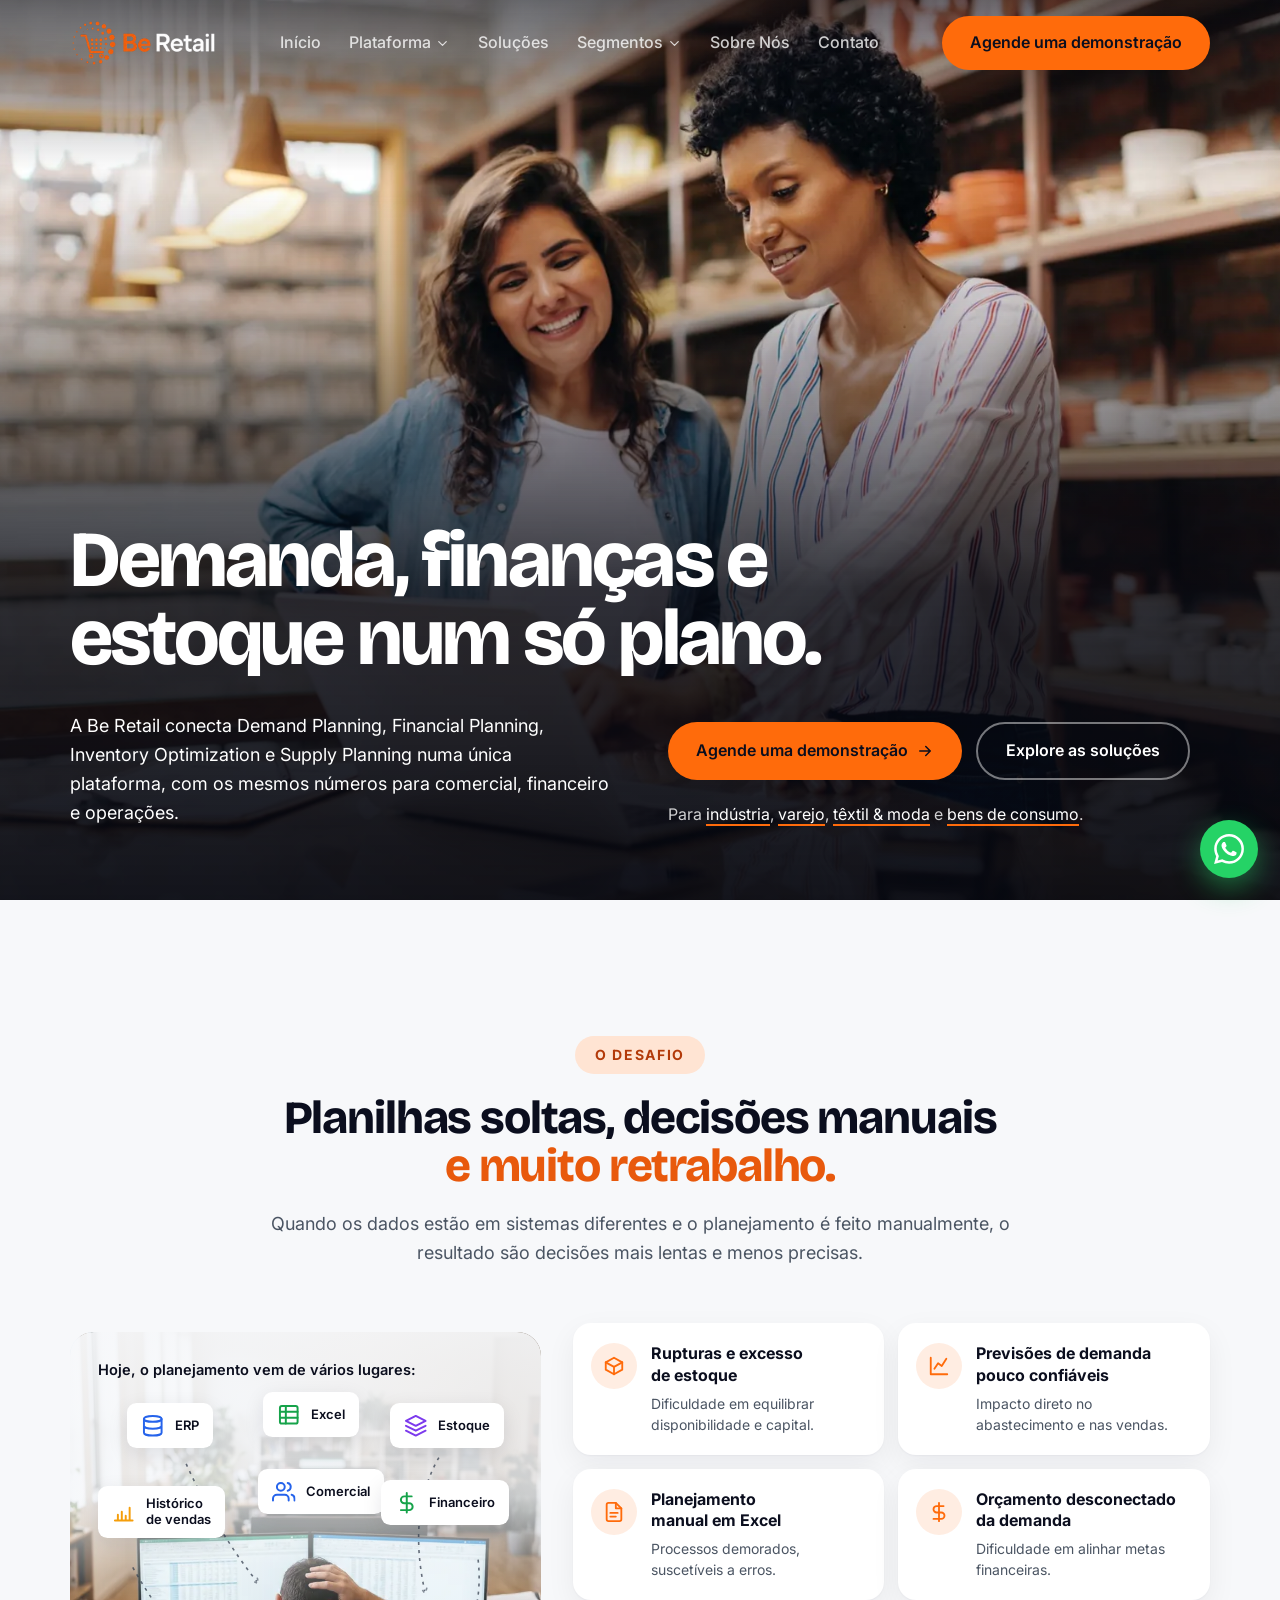
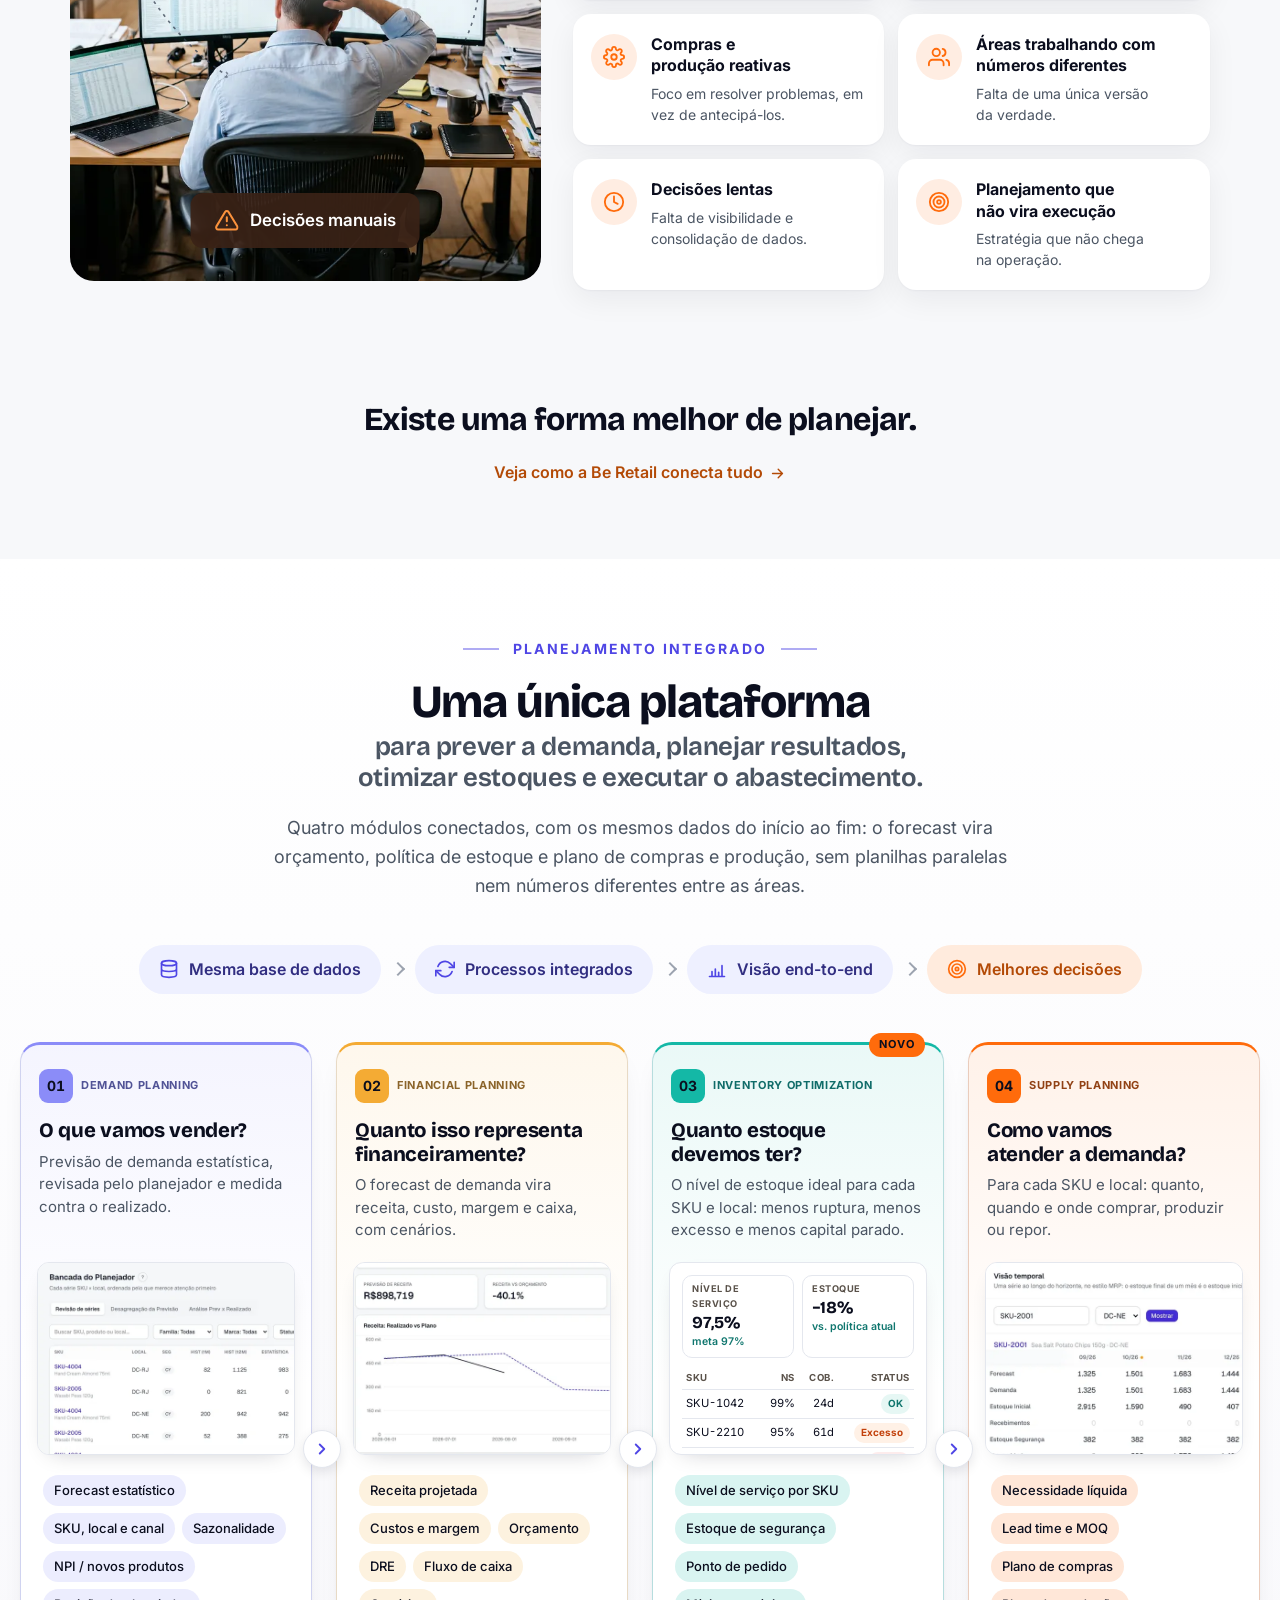
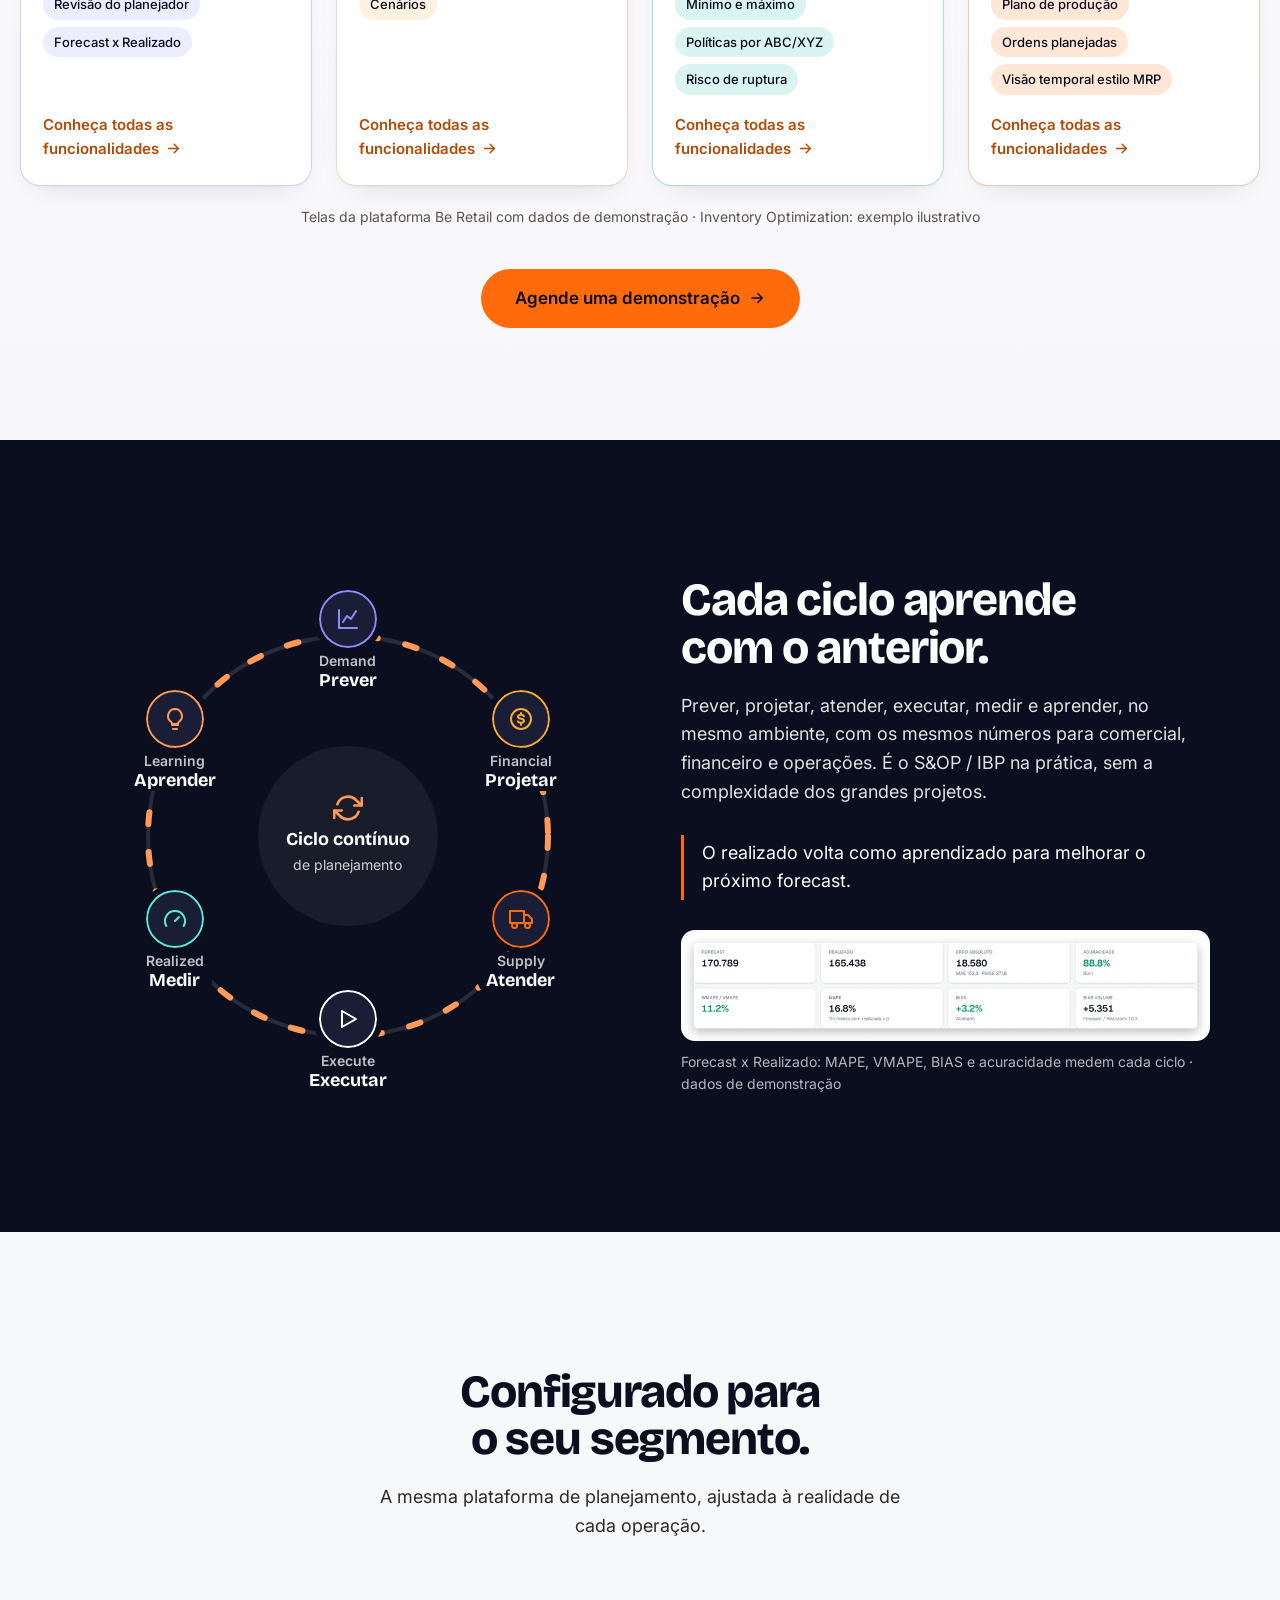
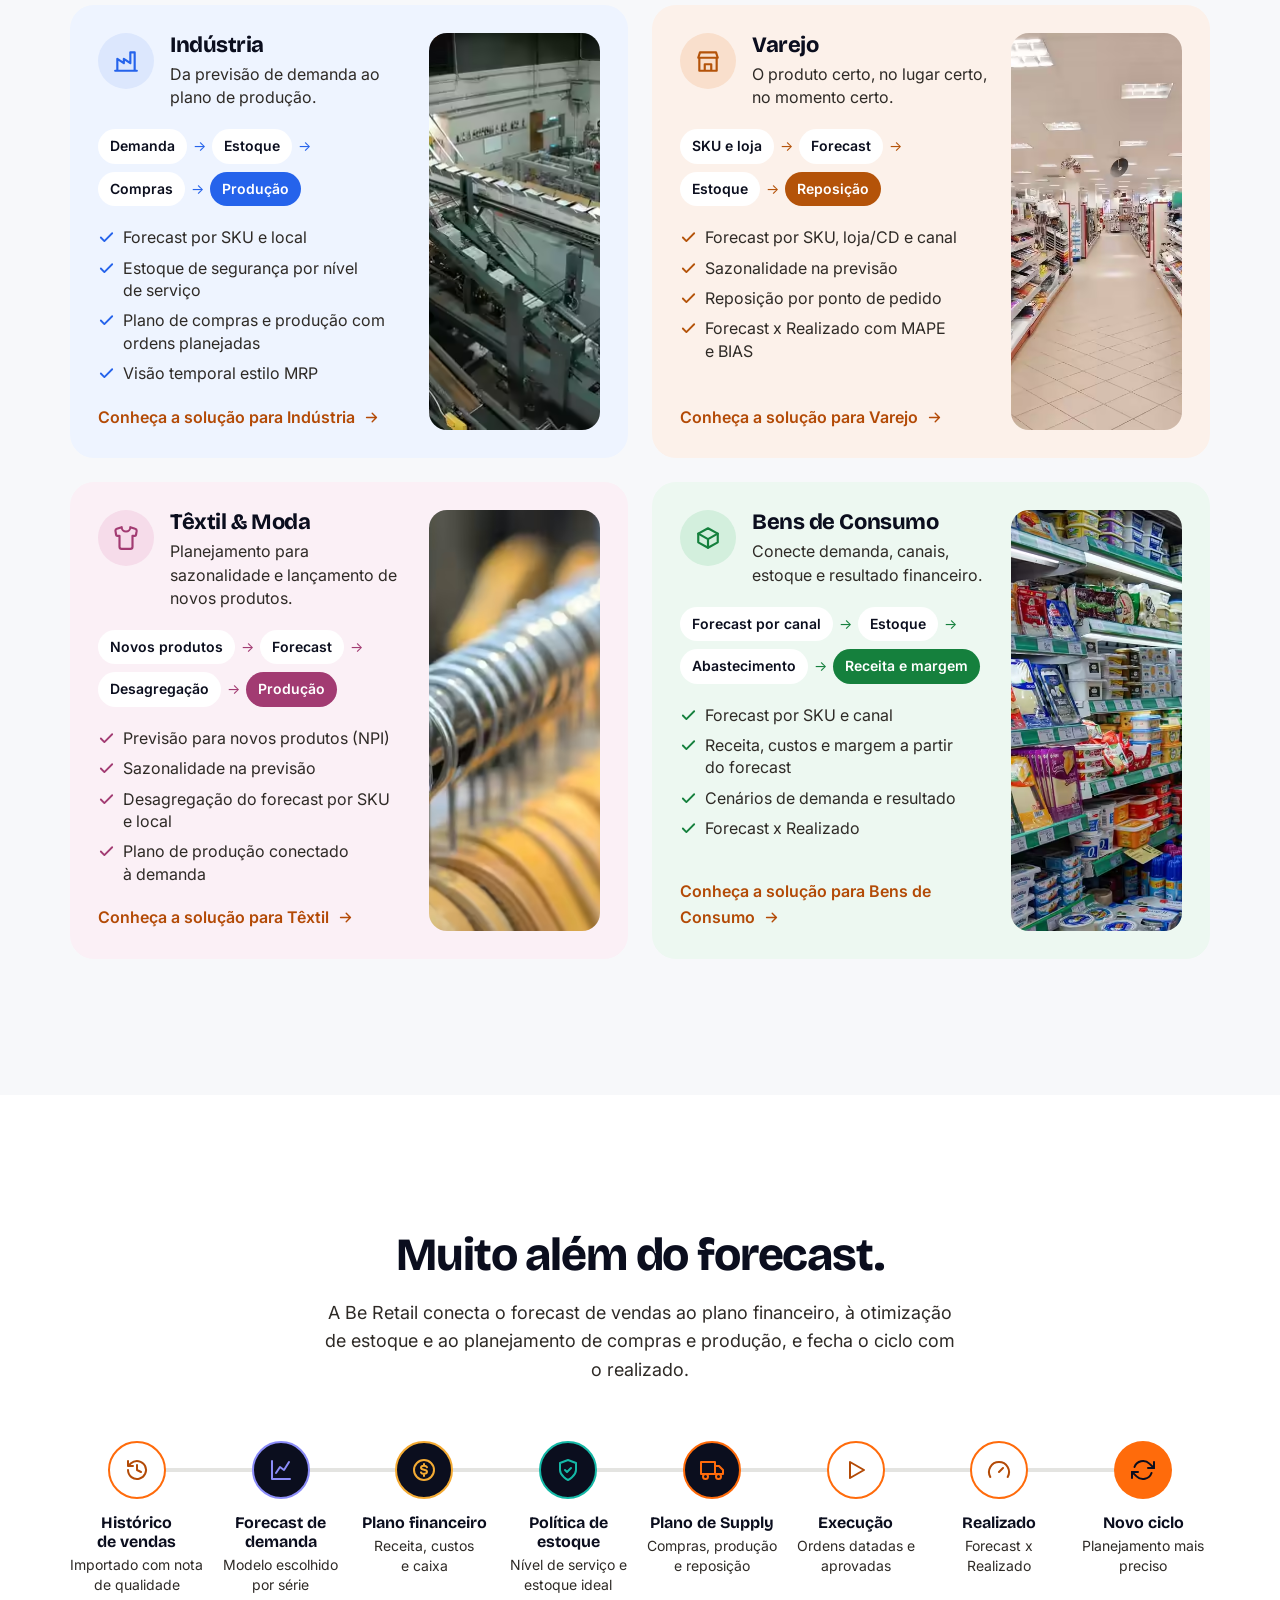
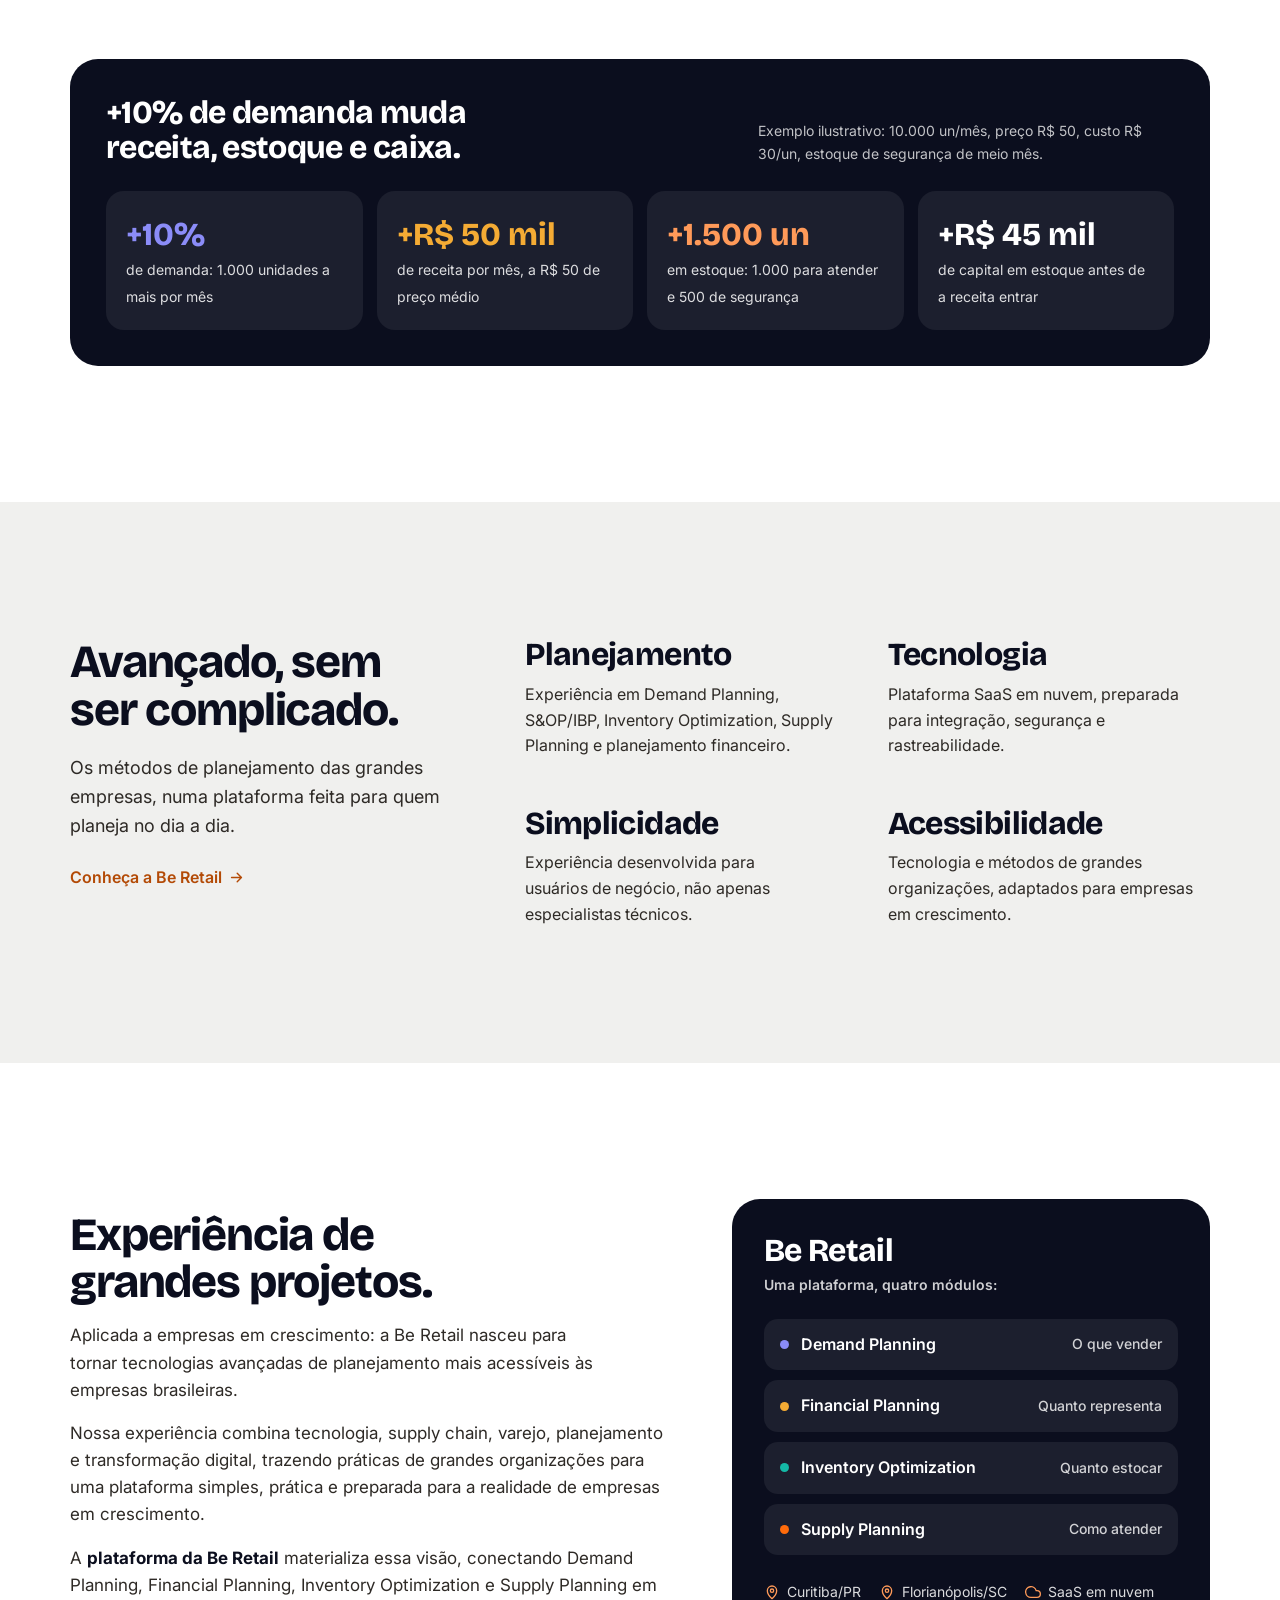
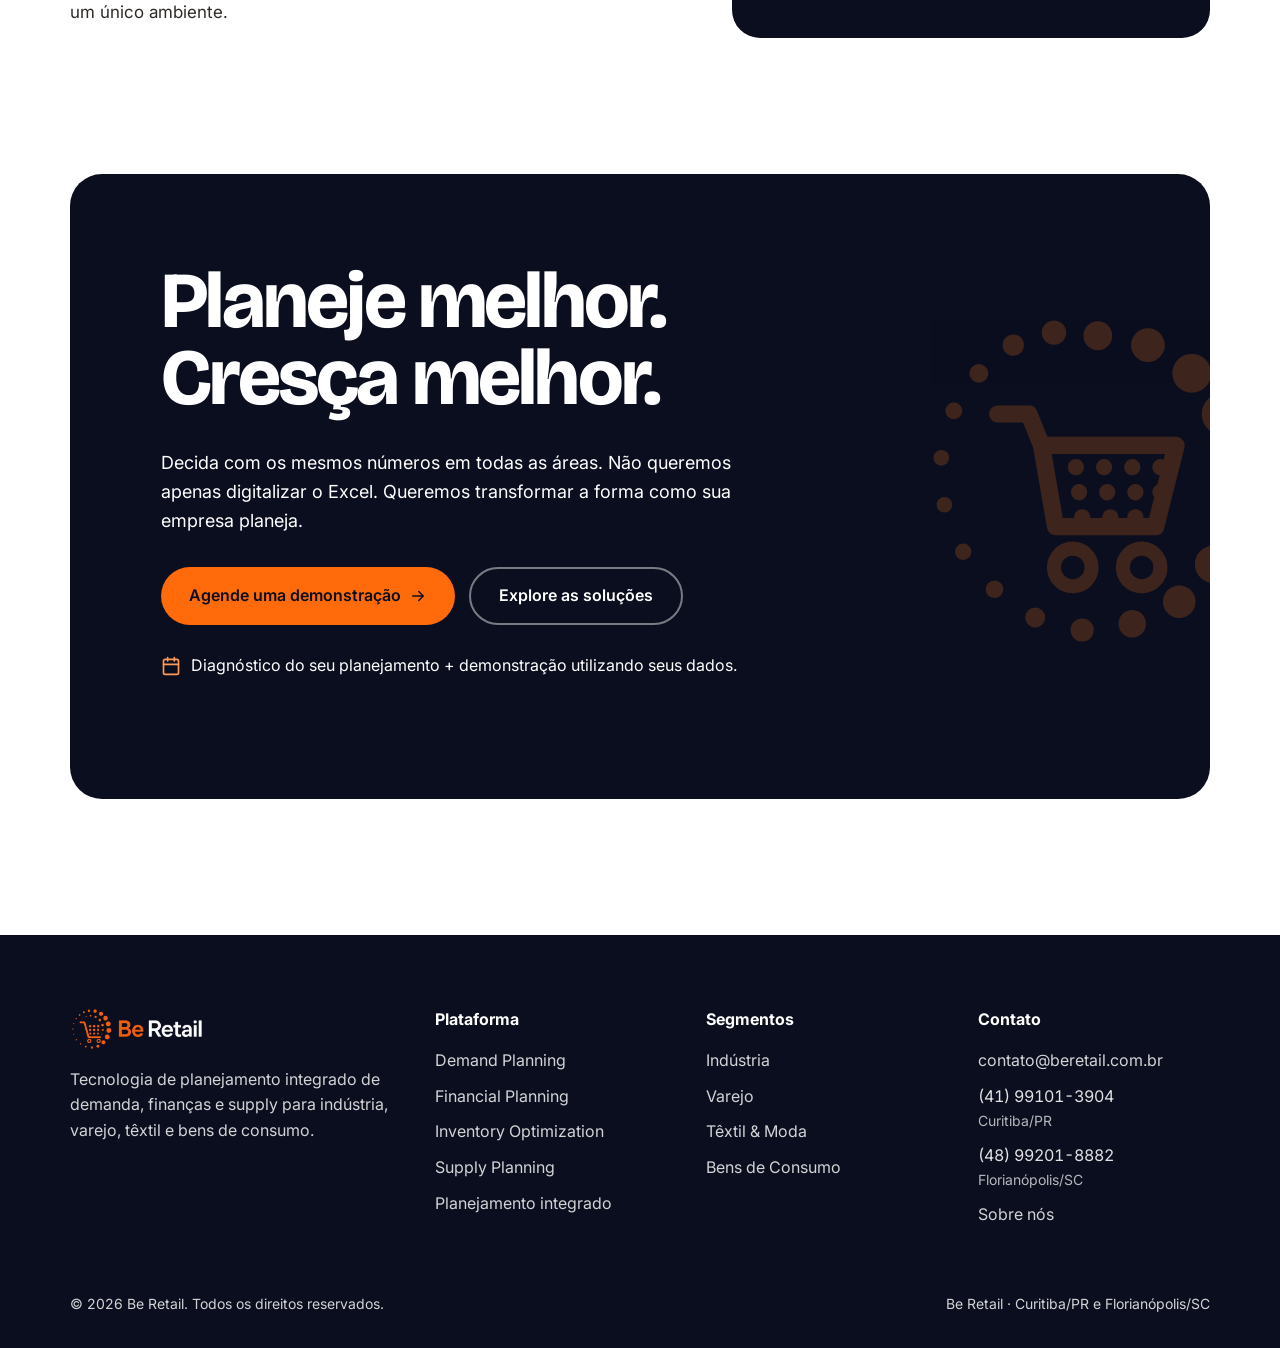
==== commit 0496ac16: "Ajusta o texto e o espaçamento da seção Solução completa - Rótulo passa a "Planejamento integrado" -" ====
--- a/index.html
+++ b/index.html
@@ -231,9 +231,9 @@
 <section class="solucao" id="plataforma-integrada">
   <div class="container sol-wrap">
     <div class="center" data-reveal>
-      <p class="sol-eyebrow">Solução completa</p>
+      <p class="sol-eyebrow">Planejamento integrado</p>
       <h2 class="section-title sol-title">Uma única plataforma <span>para prever a demanda, planejar resultados, otimizar estoques e executar o abastecimento.</span></h2>
-      <p class="section-sub">Quatro módulos sobre a mesma base de dados: da previsão de demanda ao plano de compras e produção, passando pelo resultado financeiro e pela política de estoque ideal.</p>
+      <p class="section-sub">Quatro módulos conectados, com os mesmos dados do início ao fim: o forecast vira orçamento, política de estoque e plano de compras e produção, sem planilhas paralelas nem números diferentes entre as áreas.</p>
     </div>
 
     <ol class="sol-fluxo" aria-label="Como os módulos se conectam" data-reveal>
--- a/assets/site.css
+++ b/assets/site.css
@@ -439,7 +439,8 @@
 /* Footer */
 /* ===== Solução integrada (página inicial) ===== */
 /* taste-skill-ignore: rótulo com fios, fluxo em pílulas e cartões numerados seguem o layout de referência pedido */
-.solucao{background:linear-gradient(180deg,#fff 0%,#F7F7FB 100%);padding-bottom:112px}
+.desafio{padding-bottom:72px}
+.solucao{background:linear-gradient(180deg,#fff 0%,#F7F7FB 100%);padding-top:72px;padding-bottom:112px}
 .sol-wrap{width:min(1280px,calc(100% - 40px))}
 .sol-eyebrow{
   display:inline-flex;align-items:center;gap:14px;margin-bottom:18px;
@@ -512,6 +513,10 @@
 .sol-cta{display:flex;justify-content:center;margin-top:40px}
 .sol-cta .btn{padding:16px 34px;font-size:1.0625rem}
 
+@media(max-width:1320px) and (min-width:1100px){
+  .sol-mod{letter-spacing:.06em;font-size:.6875rem;gap:8px}
+  .sol-head{padding-inline:18px}
+}
 /* tablet: dois por linha */
 @media(max-width:1099px){
   .sol-grid{grid-template-columns:repeat(2,1fr);grid-template-rows:repeat(8,auto);gap:0 20px}
@@ -523,7 +528,8 @@
 }
 /* celular: um por linha, na ordem dos módulos */
 @media(max-width:640px){
-  .solucao{padding-bottom:88px}
+  .desafio{padding-bottom:56px}
+  .solucao{padding-top:56px;padding-bottom:88px}
   .sol-grid{grid-template-columns:1fr;grid-template-rows:none;gap:18px}
   .sol{display:flex;flex-direction:column}
   .sol:nth-child(n+3){margin-top:0}
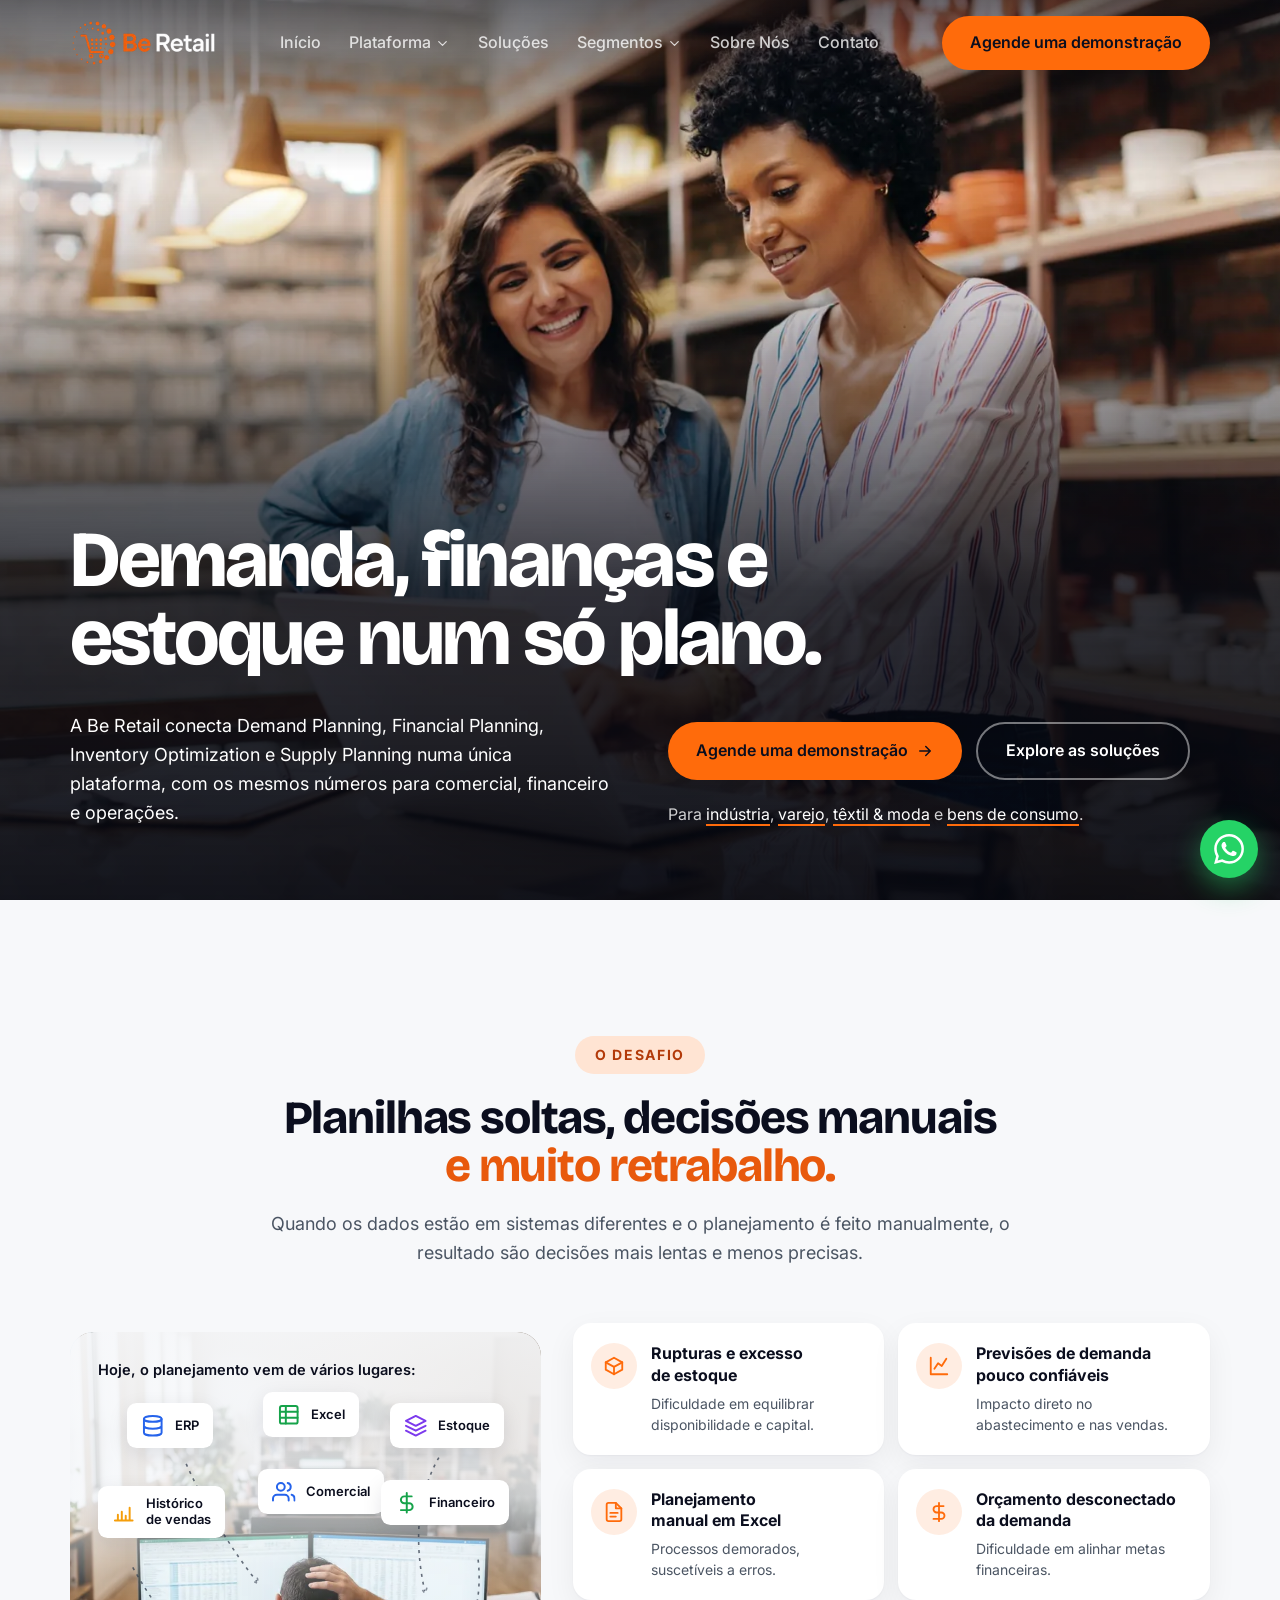
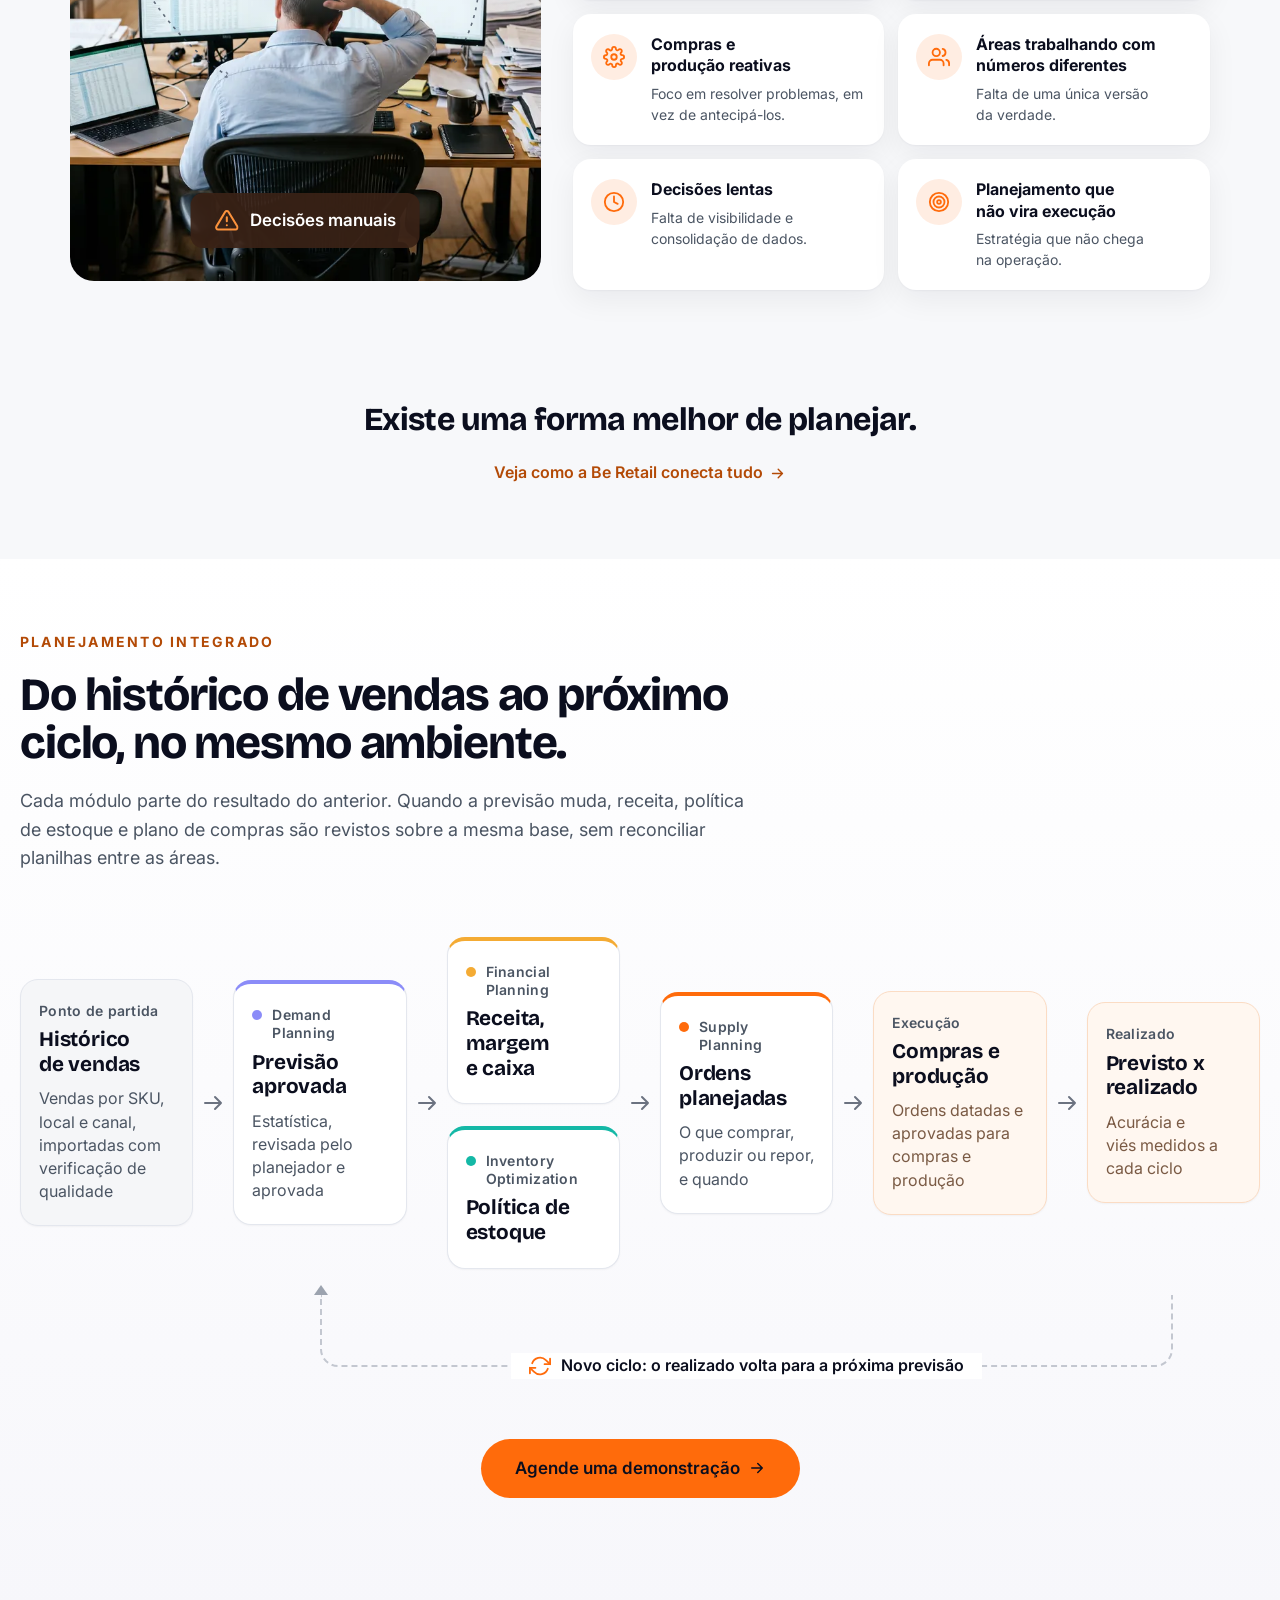
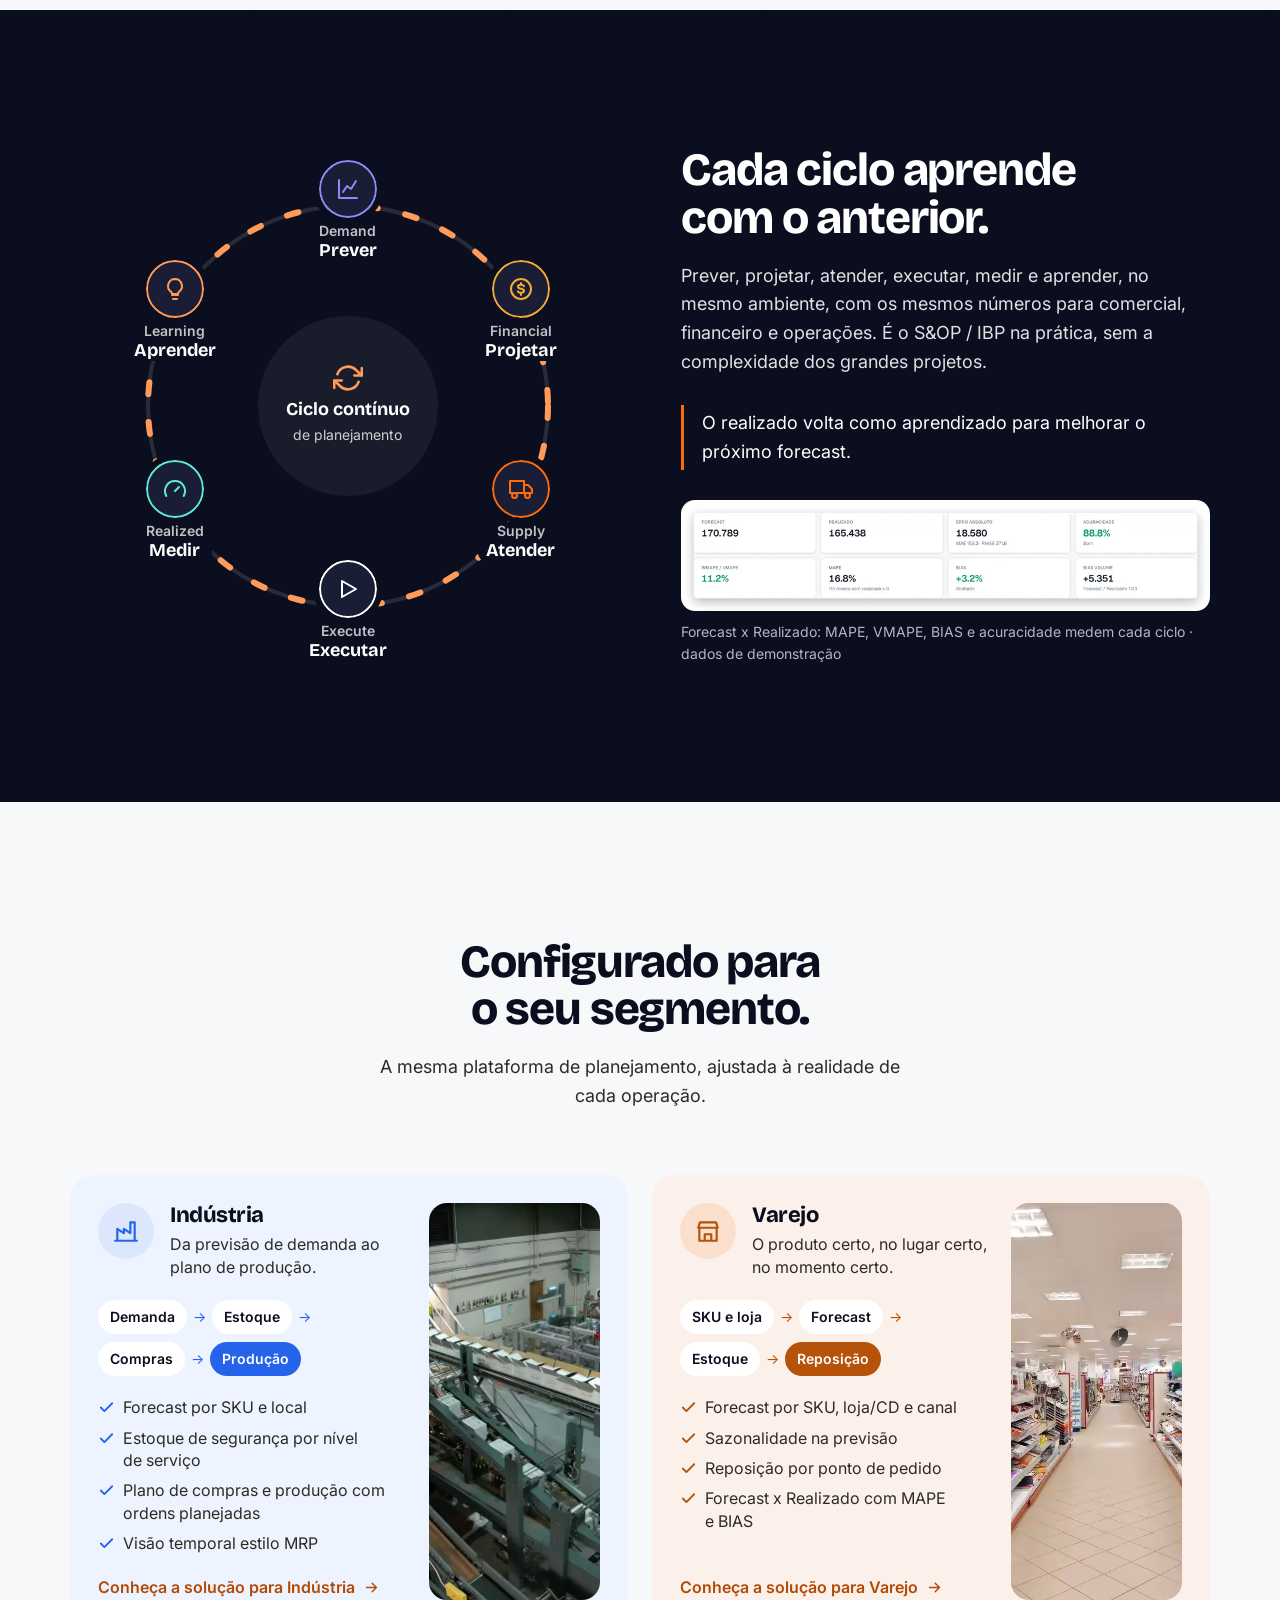
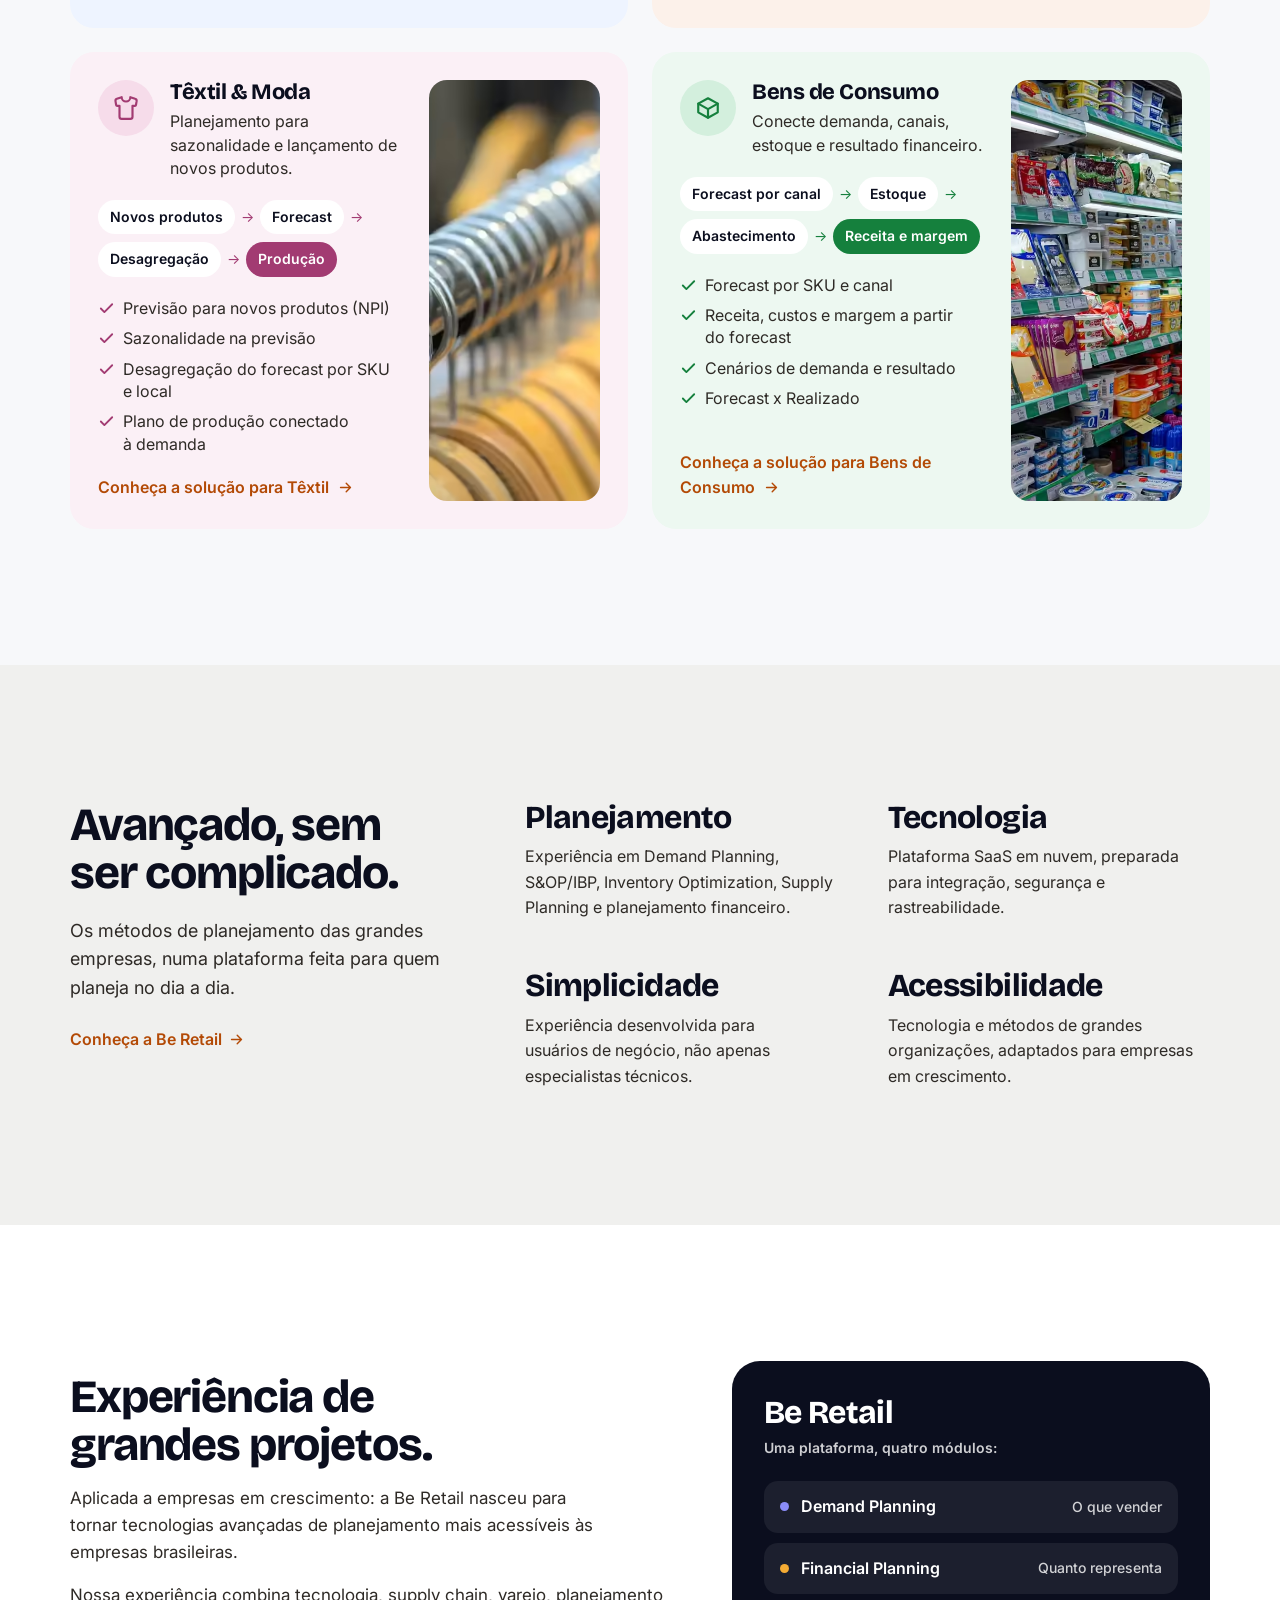
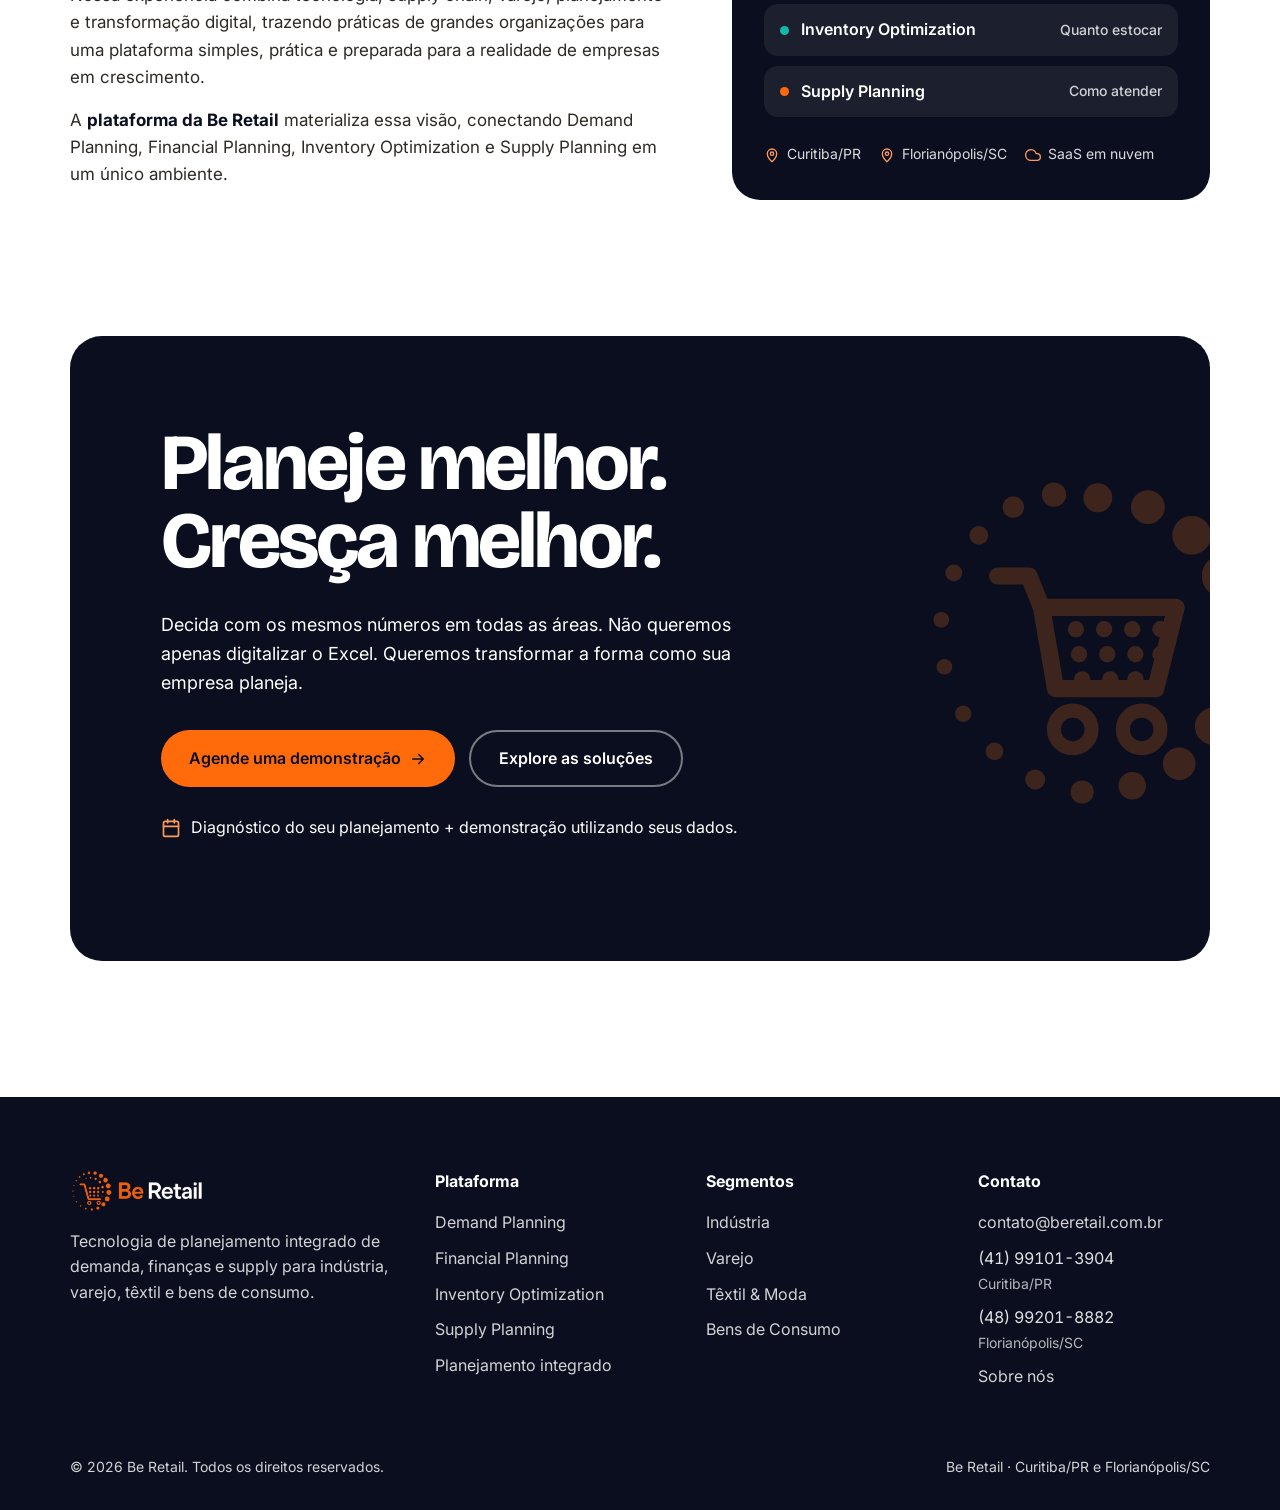
==== commit 9fc156e5: "Substitui a seção Solução pelo fluxo do planejamento integrado - Novo bloco "Do histórico de vendas " ====
--- a/index.html
+++ b/index.html
@@ -230,86 +230,35 @@
 <!-- ===== Solução integrada (quatro módulos) ===== -->
 <section class="solucao" id="plataforma-integrada">
   <div class="container sol-wrap">
-    <div class="center" data-reveal>
-      <p class="sol-eyebrow">Planejamento integrado</p>
-      <h2 class="section-title sol-title">Uma única plataforma <span>para prever a demanda, planejar resultados, otimizar estoques e executar o abastecimento.</span></h2>
-      <p class="section-sub">Quatro módulos conectados, com os mesmos dados do início ao fim: o forecast vira orçamento, política de estoque e plano de compras e produção, sem planilhas paralelas nem números diferentes entre as áreas.</p>
-    </div>
-
-    <ol class="sol-fluxo" aria-label="Como os módulos se conectam" data-reveal>
-      <li><svg class="ic" aria-hidden="true"><use href="#i-db"/></svg>Mesma base de dados</li>
-      <li><svg class="ic" aria-hidden="true"><use href="#i-refresh"/></svg>Processos integrados</li>
-      <li><svg class="ic" aria-hidden="true"><use href="#i-bars"/></svg>Visão end-to-end</li>
-      <li class="fim"><svg class="ic" aria-hidden="true"><use href="#i-target"/></svg>Melhores decisões</li>
-    </ol>
-
-    <ol class="sol-grid">
-      <li class="sol m-demand" data-reveal>
-        <div class="sol-head">
-          <p class="sol-mod"><span class="sol-num">01</span>Demand Planning</p>
-          <h3>O que vamos vender?</h3>
-          <p>Previsão de demanda estatística, revisada pelo planejador e medida contra o realizado.</p>
-        </div>
-        <div class="sol-shot"><img src="assets/previeweb/bancada-planejador-recorte-560.webp" srcset="assets/previeweb/bancada-planejador-recorte-560.webp 560w, assets/previeweb/bancada-planejador-recorte-720.webp 720w" sizes="(max-width:640px) calc(100vw - 80px), (max-width:1099px) 44vw, 270px" width="560" height="420" loading="lazy" alt="Bancada do Planejador da Be Retail: séries por SKU e local com histórico, forecast estatístico, forecast final e crescimento"></div>
-        <ul class="chips sol-chips" aria-label="Principais recursos de Demand Planning">
-          <li>Forecast estatístico</li><li>SKU, local e canal</li><li>Sazonalidade</li><li>NPI / novos produtos</li><li>Revisão do planejador</li><li>Forecast x Realizado</li>
-        </ul>
-        <a class="link-seta sol-link" href="plataforma.html#demand-planning">Conheça todas as funcionalidades<span class="sr-only"> de Demand Planning</span> <svg class="ic" aria-hidden="true"><use href="#i-arrow"/></svg></a>
-      </li>
-
-      <li class="sol m-fin" data-reveal>
-        <div class="sol-head">
-          <p class="sol-mod"><span class="sol-num">02</span>Financial Planning</p>
-          <h3>Quanto isso representa financeiramente?</h3>
-          <p>O forecast de demanda vira receita, custo, margem e caixa, com cenários.</p>
-        </div>
-        <div class="sol-shot"><img src="assets/previeweb/painel-financeiro-recorte-560.webp" srcset="assets/previeweb/painel-financeiro-recorte-560.webp 560w, assets/previeweb/painel-financeiro-recorte-720.webp 720w" sizes="(max-width:640px) calc(100vw - 80px), (max-width:1099px) 44vw, 270px" width="560" height="420" loading="lazy" alt="Painel Financeiro da Be Retail: insights executivos, previsão de receita, receita versus orçamento, acurácia e gráfico de receita realizada versus plano"></div>
-        <ul class="chips sol-chips" aria-label="Principais recursos de Financial Planning">
-          <li>Receita projetada</li><li>Custos e margem</li><li>Orçamento</li><li>DRE</li><li>Fluxo de caixa</li><li>Cenários</li>
-        </ul>
-        <a class="link-seta sol-link" href="plataforma.html#financial-planning">Conheça todas as funcionalidades<span class="sr-only"> de Financial Planning</span> <svg class="ic" aria-hidden="true"><use href="#i-arrow"/></svg></a>
-      </li>
-
-      <li class="sol m-inv" data-reveal>
-        <div class="sol-head">
-          <p class="sol-mod"><span class="sol-num">03</span>Inventory Optimization <span class="novo">novo</span></p>
-          <h3>Quanto estoque devemos ter?</h3>
-          <p>O nível de estoque ideal para cada SKU e local: menos ruptura, menos excesso e menos capital parado.</p>
-        </div>
-        <div class="sol-shot inv-mock" role="img" aria-label="Exemplo ilustrativo de Inventory Optimization: nível de serviço de 97,5% e estoque 18% menor que a política atual; tabela por SKU com nível de serviço, cobertura e status">
-          <div class="inv-kpis" aria-hidden="true">
-            <div><b>Nível de serviço</b><strong>97,5%</strong><small>meta 97%</small></div>
-            <div><b>Estoque</b><strong>−18%</strong><small>vs. política atual</small></div>
-          </div>
-          <table class="inv-tab" aria-hidden="true">
-            <thead><tr><th>SKU</th><th>NS</th><th>Cob.</th><th>Status</th></tr></thead>
-            <tbody>
-              <tr><td>SKU-1042</td><td>99%</td><td>24d</td><td><span class="inv-st st-ok">OK</span></td></tr>
-              <tr><td>SKU-2210</td><td>95%</td><td>61d</td><td><span class="inv-st st-exc">Excesso</span></td></tr>
-              <tr><td>SKU-3307</td><td>97%</td><td>6d</td><td><span class="inv-st st-rup">Risco</span></td></tr>
-            </tbody>
-          </table>
-        </div>
-        <ul class="chips sol-chips" aria-label="Principais recursos de Inventory Optimization">
-          <li>Nível de serviço por SKU</li><li>Estoque de segurança</li><li>Ponto de pedido</li><li>Mínimo e máximo</li><li>Políticas por ABC/XYZ</li><li>Risco de ruptura</li>
-        </ul>
-        <a class="link-seta sol-link" href="plataforma.html#inventory-optimization">Conheça todas as funcionalidades<span class="sr-only"> de Inventory Optimization</span> <svg class="ic" aria-hidden="true"><use href="#i-arrow"/></svg></a>
-      </li>
-
-      <li class="sol m-supply" data-reveal>
-        <div class="sol-head">
-          <p class="sol-mod"><span class="sol-num">04</span>Supply Planning</p>
-          <h3>Como vamos atender a demanda?</h3>
-          <p>Para cada SKU e local: quanto, quando e onde comprar, produzir ou repor.</p>
-        </div>
-        <div class="sol-shot"><img src="assets/previeweb/supply-visao-temporal-recorte-560.webp" srcset="assets/previeweb/supply-visao-temporal-recorte-560.webp 560w, assets/previeweb/supply-visao-temporal-recorte-720.webp 720w" sizes="(max-width:640px) calc(100vw - 80px), (max-width:1099px) 44vw, 270px" width="560" height="420" loading="lazy" alt="Visão temporal estilo MRP da Be Retail: forecast, estoque inicial, estoque de segurança, necessidade, supply e data da ordem por mês"></div>
-        <ul class="chips sol-chips" aria-label="Principais recursos de Supply Planning">
-          <li>Necessidade líquida</li><li>Lead time e MOQ</li><li>Plano de compras</li><li>Plano de produção</li><li>Ordens planejadas</li><li>Visão temporal estilo MRP</li>
-        </ul>
-        <a class="link-seta sol-link" href="plataforma.html#supply-planning">Conheça todas as funcionalidades<span class="sr-only"> de Supply Planning</span> <svg class="ic" aria-hidden="true"><use href="#i-arrow"/></svg></a>
-      </li>
-    </ol>
-    <p class="sol-nota">Telas da plataforma Be Retail com dados de demonstração · Inventory Optimization: exemplo ilustrativo</p>
+    <div data-reveal>
+      <p class="fluxo-eyebrow">Planejamento integrado</p>
+      <h2 class="section-title fluxo-title">Do histórico de vendas ao próximo ciclo, no mesmo ambiente.</h2>
+      <p class="section-sub fluxo-sub">Cada módulo parte do resultado do anterior. Quando a previsão muda, receita, política de estoque e plano de compras são revistos sobre a mesma base, sem reconciliar planilhas entre as áreas.</p>
+    </div>
+    <div class="fluxo-wrap" data-reveal>
+      <ol class="fluxo-etapas" aria-label="Fluxo do planejamento integrado">
+        <li class="fluxo-passo">
+          <div class="fluxo-card f-base"><p class="fluxo-tag">Ponto de partida</p><h3>Histórico de vendas</h3><p>Vendas por SKU, local e canal, importadas com verificação de qualidade</p></div>
+        </li>
+        <li class="fluxo-passo">
+          <div class="fluxo-card f-mod m-demand"><p class="fluxo-tag"><span class="dot-mod"></span>Demand Planning</p><h3>Previsão aprovada</h3><p>Estatística, revisada pelo planejador e aprovada</p></div>
+        </li>
+        <li class="fluxo-passo fluxo-par">
+          <div class="fluxo-card f-mod m-fin"><p class="fluxo-tag"><span class="dot-mod"></span>Financial Planning</p><h3>Receita, margem e caixa</h3></div>
+          <div class="fluxo-card f-mod m-inv"><p class="fluxo-tag"><span class="dot-mod"></span>Inventory Optimization</p><h3>Política de estoque</h3></div>
+        </li>
+        <li class="fluxo-passo">
+          <div class="fluxo-card f-mod m-supply"><p class="fluxo-tag"><span class="dot-mod"></span>Supply Planning</p><h3>Ordens planejadas</h3><p>O que comprar, produzir ou repor, e quando</p></div>
+        </li>
+        <li class="fluxo-passo">
+          <div class="fluxo-card f-exec"><p class="fluxo-tag">Execução</p><h3>Compras e produção</h3><p>Ordens datadas e aprovadas para compras e produção</p></div>
+        </li>
+        <li class="fluxo-passo">
+          <div class="fluxo-card f-exec"><p class="fluxo-tag">Realizado</p><h3>Previsto x realizado</h3><p>Acurácia e viés medidos a cada ciclo</p></div>
+        </li>
+      </ol>
+      <p class="fluxo-volta"><span class="fluxo-volta-txt"><svg class="ic" aria-hidden="true"><use href="#i-refresh"/></svg>Novo ciclo: o realizado volta para a próxima previsão</span></p>
+    </div>
 
     <div class="sol-cta" data-reveal>
       <a class="btn btn-primary" href="https://wa.me/5541991013904?text=Ol%C3%A1!%20Quero%20agendar%20uma%20demonstra%C3%A7%C3%A3o%20da%20Be%20Retail." target="_blank" rel="noopener">Agende uma demonstração <svg class="ic" aria-hidden="true"><use href="#i-arrow"/></svg></a>
@@ -448,39 +397,6 @@
   </div>
 </section>
 
-<!-- ===== Da demanda à decisão ===== -->
-<section id="demanda-decisao">
-  <div class="container">
-    <div class="center" data-reveal>
-      <h2 class="section-title">Muito além do forecast.</h2>
-      <p class="section-sub">A Be Retail conecta o forecast de vendas ao plano financeiro, à otimização de estoque e ao planejamento de compras e produção, e fecha o ciclo com o realizado.</p>
-    </div>
-    <ol class="jornada" data-reveal>
-      <li class="etapa"><span class="num"><svg class="ic" aria-hidden="true"><use href="#i-history"/></svg></span><div><h3>Histórico de vendas</h3><p>Importado com nota de qualidade</p></div></li>
-      <li class="etapa m-demand"><span class="num"><svg class="ic" aria-hidden="true"><use href="#i-trend"/></svg></span><div><h3>Forecast de demanda</h3><p>Modelo escolhido por série</p></div></li>
-      <li class="etapa m-fin"><span class="num"><svg class="ic" aria-hidden="true"><use href="#i-coin"/></svg></span><div><h3>Plano financeiro</h3><p>Receita, custos e caixa</p></div></li>
-      <li class="etapa m-inv"><span class="num"><svg class="ic" aria-hidden="true"><use href="#i-shield"/></svg></span><div><h3>Política de estoque</h3><p>Nível de serviço e estoque ideal</p></div></li>
-      <li class="etapa m-supply"><span class="num"><svg class="ic" aria-hidden="true"><use href="#i-truck"/></svg></span><div><h3>Plano de Supply</h3><p>Compras, produção e reposição</p></div></li>
-      <li class="etapa"><span class="num"><svg class="ic" aria-hidden="true"><use href="#i-play"/></svg></span><div><h3>Execução</h3><p>Ordens datadas e aprovadas</p></div></li>
-      <li class="etapa"><span class="num"><svg class="ic" aria-hidden="true"><use href="#i-gauge"/></svg></span><div><h3>Realizado</h3><p>Forecast x Realizado</p></div></li>
-      <li class="etapa"><span class="num"><svg class="ic" aria-hidden="true"><use href="#i-refresh"/></svg></span><div><h3>Novo ciclo</h3><p>Planejamento mais preciso</p></div></li>
-    </ol>
-
-    <div class="impacto" data-reveal>
-      <div class="impacto-head">
-        <h3>+10% de demanda muda receita, estoque e caixa.</h3>
-        <small>Exemplo ilustrativo: 10.000 un/mês, preço R$ 50, custo R$ 30/un, estoque de segurança de meio mês.</small>
-      </div>
-      <div class="kpis">
-        <div class="kpi"><strong>+10%</strong><span>de demanda: 1.000 unidades a mais por mês</span></div>
-        <div class="kpi"><strong>+R$ 50 mil</strong><span>de receita por mês, a R$ 50 de preço médio</span></div>
-        <div class="kpi"><strong>+1.500 un</strong><span>em estoque: 1.000 para atender e 500 de segurança</span></div>
-        <div class="kpi"><strong>+R$ 45 mil</strong><span>de capital em estoque antes de a receita entrar</span></div>
-      </div>
-    </div>
-  </div>
-</section>
-
 <!-- ===== Diferenciais ===== -->
 <section class="bg-creme" id="diferenciais">
   <div class="container dif-grid">
--- a/assets/site.css
+++ b/assets/site.css
@@ -359,33 +359,48 @@
 .seg-foto{display:block;min-height:100%}
 .seg-foto img{width:100%;height:100%;min-height:260px;object-fit:cover;border-radius:18px}
 
-/* ===== Da demanda à decisão ===== */
-.jornada{display:grid;grid-template-columns:repeat(8,1fr);gap:10px;margin-top:56px;position:relative}
-.jornada::before{
-  content:'';position:absolute;left:7%;right:7%;top:27px;height:4px;border-radius:2px;
-  background:var(--pedra-2);
-}
-.etapa{text-align:center;position:relative}
-.etapa .num{
-  width:58px;height:58px;border-radius:50%;margin:0 auto 14px;display:grid;place-items:center;
-  background:#fff;border:2px solid var(--laranja);color:var(--laranja-escuro);position:relative;z-index:1;
-}
-.etapa.m-demand .num,.etapa.m-fin .num,.etapa.m-inv .num,.etapa.m-supply .num{border-color:var(--mod);background:var(--navy);color:var(--mod)}
-.etapa:last-child .num{background:var(--laranja);border-color:transparent;color:var(--navy)}
-.etapa h3{font-size:var(--t-ui);font-weight:700;color:var(--navy);line-height:1.2;margin-bottom:4px}
-.etapa p{font-size:var(--t-small);color:var(--texto);line-height:1.4}
-.impacto{margin-top:64px;background:var(--navy);border-radius:28px;padding:36px;color:#fff}
-.impacto-head{display:flex;justify-content:space-between;gap:24px;flex-wrap:wrap;align-items:flex-end;margin-bottom:26px}
-.impacto h3{font-size:var(--t-stat);font-weight:750;max-width:24ch;line-height:1.1;letter-spacing:-.02em}
-.impacto-head small{font-size:var(--t-small);color:rgba(255,255,255,.75);max-width:26rem}
-.kpis{display:grid;grid-template-columns:repeat(4,1fr);gap:14px}
-.kpi{background:rgba(255,255,255,.07);border-radius:18px;padding:20px}
-.kpi b{font-size:var(--t-small);color:rgba(255,255,255,.8);font-family:var(--f-ui);font-weight:600}
-.kpi strong{display:block;font-family:var(--f-display);font-size:var(--t-stat);font-weight:750;line-height:1.1;margin:6px 0 4px}
-.kpi span{font-size:var(--t-small);color:rgba(255,255,255,.85)}
-.kpi:first-child strong{color:var(--indigo-claro)}
-.kpi:nth-child(2) strong{color:var(--dourado)}
-.kpi:nth-child(3) strong{color:var(--laranja-claro)}
+/* ===== Fluxo do planejamento integrado (seção Solução) ===== */
+.fluxo-eyebrow{
+  margin-bottom:18px;font-family:var(--f-ui);font-weight:700;font-size:var(--t-small);
+  letter-spacing:.16em;text-transform:uppercase;color:var(--laranja-escuro);
+}
+.fluxo-title{max-width:28ch}
+.fluxo-sub{max-width:46rem;color:#4B5563}
+.fluxo-wrap{--fx-gap:40px;margin-top:64px}
+.fluxo-etapas{display:grid;grid-template-columns:repeat(6,1fr);gap:var(--fx-gap);align-items:center}
+.fluxo-passo{position:relative}
+.fluxo-passo:not(:last-child)::after{
+  content:'';position:absolute;top:50%;right:calc(var(--fx-gap)/-2 - 12px);width:24px;height:24px;margin-top:-12px;
+  background:#6B7280;
+  -webkit-mask:url("data:image/svg+xml,%3Csvg xmlns='http://www.w3.org/2000/svg' viewBox='0 0 24 24' fill='none' stroke='black' stroke-width='2' stroke-linecap='round' stroke-linejoin='round'%3E%3Cpath d='M4 12h16M14 6l6 6-6 6'/%3E%3C/svg%3E") center/contain no-repeat;
+          mask:url("data:image/svg+xml,%3Csvg xmlns='http://www.w3.org/2000/svg' viewBox='0 0 24 24' fill='none' stroke='black' stroke-width='2' stroke-linecap='round' stroke-linejoin='round'%3E%3Cpath d='M4 12h16M14 6l6 6-6 6'/%3E%3C/svg%3E") center/contain no-repeat;
+}
+.fluxo-par{display:grid;gap:22px}
+.fluxo-card{border-radius:18px;padding:22px 18px;background:#fff;border:1px solid var(--linha);box-shadow:0 1px 2px rgba(11,14,30,.04)}
+.fluxo-card h3{font-size:1.3rem;font-weight:700;color:var(--navy);line-height:1.18;letter-spacing:-.01em}
+.fluxo-card h3 + p{margin-top:10px;font-size:var(--t-ui);color:#4B5563;line-height:1.45}
+.fluxo-tag{display:flex;align-items:flex-start;gap:10px;margin-bottom:8px;font-size:var(--t-small);font-weight:600;letter-spacing:.02em;color:#4B5563;line-height:1.3}
+.fluxo-tag .dot-mod{flex:0 0 auto;width:10px;height:10px;border-radius:50%;background:var(--mod);margin-top:4px}
+.f-base{background:#F5F6F8}
+.f-mod{border-top:4px solid var(--mod)}
+.f-exec{background:#FFF7F0;border-color:#FBDCC4}
+.f-exec h3 + p{color:#7A5A44}
+.fluxo-volta{
+  position:relative;display:flex;justify-content:center;margin-top:26px;
+  /* liga o centro do 2º cartão ao centro do último (6 colunas, 5 vãos) */
+  margin-left:calc((100% - 5*var(--fx-gap))/4 + var(--fx-gap));
+  margin-right:calc((100% - 5*var(--fx-gap))/12);
+  height:72px;border:2px dashed #C3C7D0;border-top:0;border-radius:0 0 18px 18px;
+}
+.fluxo-volta::before{
+  content:'';position:absolute;left:-8px;top:-10px;
+  border:7px solid transparent;border-bottom:10px solid #9CA3AF;border-top:0;
+}
+.fluxo-volta-txt{
+  position:absolute;bottom:-14px;display:inline-flex;align-items:center;gap:10px;padding:0 18px;
+  background:#fff;font-weight:600;color:var(--navy);font-size:var(--t-ui);white-space:nowrap;
+}
+.fluxo-volta-txt .ic{width:22px;height:22px;color:var(--laranja)}
 
 /* ===== Diferenciais ===== */
 .dif-grid{display:grid;grid-template-columns:4fr 7fr;gap:64px;align-items:start}
@@ -438,106 +453,14 @@
 
 /* Footer */
 /* ===== Solução integrada (página inicial) ===== */
-/* taste-skill-ignore: rótulo com fios, fluxo em pílulas e cartões numerados seguem o layout de referência pedido */
 .desafio{padding-bottom:72px}
 .solucao{background:linear-gradient(180deg,#fff 0%,#F7F7FB 100%);padding-top:72px;padding-bottom:112px}
 .sol-wrap{width:min(1280px,calc(100% - 40px))}
-.sol-eyebrow{
-  display:inline-flex;align-items:center;gap:14px;margin-bottom:18px;
-  font-family:var(--f-ui);font-weight:700;font-size:var(--t-small);letter-spacing:.16em;text-transform:uppercase;color:#4F46E5;
-}
-.sol-eyebrow::before,.sol-eyebrow::after{content:'';width:36px;height:1.5px;background:currentColor;opacity:.45}
-.sol-title{max-width:30ch}
-.sol-title span{display:block;margin-top:.25em;font-size:.56em;line-height:1.2;letter-spacing:-.015em;color:#4B5563;font-weight:650}
-.solucao .section-sub{color:#4B5563;max-width:46rem}
-
-/* fluxo de integração */
-.sol-fluxo{display:flex;justify-content:center;flex-wrap:wrap;gap:12px 34px;margin:44px auto 0;counter-reset:f}
-.sol-fluxo li{
-  position:relative;display:inline-flex;align-items:center;gap:10px;padding:12px 20px;border-radius:999px;
-  background:#EEF0FF;color:#312E81;font-family:var(--f-ui);font-weight:600;font-size:var(--t-ui);white-space:nowrap;
-}
-.sol-fluxo li .ic{width:20px;height:20px;color:#4F46E5}
-.sol-fluxo li.fim{background:#FFEBDD;color:var(--laranja-escuro)}
-.sol-fluxo li.fim .ic{color:var(--laranja)}
-.sol-fluxo li:not(:last-child)::after{
-  content:'';position:absolute;right:-22px;top:50%;width:8px;height:8px;
-  border-top:2px solid #9CA3AF;border-right:2px solid #9CA3AF;transform:translateY(-50%) rotate(45deg);
-}
-
-/* cartões dos módulos */
-.sol-grid{display:grid;grid-template-columns:repeat(4,1fr);grid-template-rows:repeat(4,auto);gap:0 24px;margin-top:48px;counter-reset:none}
-.sol{
-  position:relative;display:grid;grid-template-rows:subgrid;grid-row:span 4;row-gap:0;
-  background:linear-gradient(180deg,color-mix(in srgb,var(--mod) 9%,#fff) 0%,#fff 46%);
-  border:1px solid color-mix(in srgb,var(--mod) 22%,var(--linha));border-top:3px solid var(--mod);
-  border-radius:var(--raio);
-  box-shadow:0 1px 2px rgba(11,14,30,.04),0 12px 32px -18px rgba(11,14,30,.18); /* taste-skill-ignore: sombra suave do cartão */
-  transition:transform .3s var(--ease),box-shadow .3s var(--ease);
-}
-.sol:hover{transform:translateY(-4px);box-shadow:0 1px 2px rgba(11,14,30,.04),0 22px 44px -20px rgba(11,14,30,.26)} /* taste-skill-ignore: sombra suave do cartão */
-/* setas entre os módulos (só com os quatro lado a lado) */
-.sol:not(:last-child)::after{
-  content:'';position:absolute;z-index:2;right:-30px;top:52%;width:36px;height:36px;border-radius:50%;
-  background:#fff url("data:image/svg+xml,%3Csvg xmlns='http://www.w3.org/2000/svg' viewBox='0 0 24 24' fill='none' stroke='%234F46E5' stroke-width='2.4' stroke-linecap='round' stroke-linejoin='round'%3E%3Cpath d='M9 6l6 6-6 6'/%3E%3C/svg%3E") center/18px no-repeat;
-  border:1px solid var(--linha);box-shadow:0 4px 12px rgba(11,14,30,.1); /* taste-skill-ignore: botão-seta da referência */
-}
-.sol-head{padding:24px 22px 0}
-.sol-mod{
-  display:flex;align-items:center;flex-wrap:wrap;gap:10px;
-  font-family:var(--f-ui);font-weight:700;font-size:.75rem;letter-spacing:.12em;text-transform:uppercase;
-  color:color-mix(in srgb,var(--mod) 55%,var(--navy));
-}
-.sol-num{
-  display:inline-grid;place-items:center;width:34px;height:34px;border-radius:9px;
-  background:var(--mod);color:var(--navy);font-size:.875rem;letter-spacing:0;font-variant-numeric:tabular-nums;
-}
-.sol-mod .novo{position:absolute;top:-12px;right:18px;padding:3px 10px;border-radius:999px;background:var(--laranja);color:var(--navy);letter-spacing:.1em;font-size:.6875rem}
-.sol h3{font-size:clamp(1.25rem,1.6vw,1.45rem);font-weight:750;line-height:1.15;color:var(--navy);letter-spacing:-.015em;margin:16px 0 8px}
-.sol-head > p:last-child{font-size:.9375rem;line-height:1.5;color:#4B5563}
-.sol-shot{
-  margin:20px 16px 0;aspect-ratio:4/3;border-radius:12px;overflow:hidden;background:#fff;
-  border:1px solid var(--linha);box-shadow:0 8px 22px -14px rgba(11,14,30,.3); /* taste-skill-ignore: moldura do print */
-}
-.sol-shot img{width:100%;height:100%;object-fit:cover;object-position:left top}
-.sol-shot.inv-mock{justify-content:flex-start;padding:12px;gap:8px}
-.sol .inv-kpis{grid-template-columns:repeat(2,1fr)}
-.sol .inv-kpis div{padding:6px 9px}
-.sol .inv-kpis b{font-size:.58rem;letter-spacing:.06em}
-.sol .inv-tab th,.sol .inv-tab td{padding:4px}
-.sol-chips{padding:20px 22px 0;align-content:flex-start}
-.sol-chips li{font-size:.8125rem;padding:5px 11px;background:color-mix(in srgb,var(--mod) 16%,#fff)}
-.sol-link{display:block;align-self:end;margin:18px 22px 24px;font-size:.9375rem}
-.sol-link .ic{display:inline-block;vertical-align:-3px;margin-left:2px}
-.sol-nota{margin-top:20px;text-align:center;font-size:var(--t-small);color:var(--texto-suave)}
-.sol-cta{display:flex;justify-content:center;margin-top:40px}
+.sol-cta{display:flex;justify-content:center;margin-top:72px}
 .sol-cta .btn{padding:16px 34px;font-size:1.0625rem}
-
-@media(max-width:1320px) and (min-width:1100px){
-  .sol-mod{letter-spacing:.06em;font-size:.6875rem;gap:8px}
-  .sol-head{padding-inline:18px}
-}
-/* tablet: dois por linha */
-@media(max-width:1099px){
-  .sol-grid{grid-template-columns:repeat(2,1fr);grid-template-rows:repeat(8,auto);gap:0 20px}
-  .sol:nth-child(n+3){margin-top:20px}
-  .sol:not(:last-child)::after{display:none}
-  .sol-fluxo{display:grid;grid-template-columns:repeat(2,minmax(0,280px));justify-content:center;gap:12px}
-  .sol-fluxo li{justify-content:center}
-  .sol-fluxo li::after{display:none}
-}
-/* celular: um por linha, na ordem dos módulos */
 @media(max-width:640px){
   .desafio{padding-bottom:56px}
   .solucao{padding-top:56px;padding-bottom:88px}
-  .sol-grid{grid-template-columns:1fr;grid-template-rows:none;gap:18px}
-  .sol{display:flex;flex-direction:column}
-  .sol:nth-child(n+3){margin-top:0}
-  .sol-link{margin-top:auto;align-self:flex-start}
-  .sol-title span{font-size:.6em}
-  .sol-fluxo{grid-template-columns:1fr 1fr;gap:10px}
-  .sol-fluxo li{justify-content:center;padding:10px 12px;font-size:var(--t-small);white-space:normal;text-align:left}
-  .sol-eyebrow::before,.sol-eyebrow::after{width:22px}
 }
 
 footer{background:var(--navy);color:rgba(255,255,255,.82);padding:72px 0 32px}
@@ -560,15 +483,12 @@
   .cta-header{padding:11px 20px;font-size:.9rem}
 }
 @media(max-width:1080px){
-  .jornada{grid-template-columns:1fr;gap:26px;max-width:520px;margin-inline:auto}
-  .jornada::before{display:none}
-  .etapa{display:flex;gap:18px;text-align:left;align-items:flex-start}
-  .etapa .num{margin:0;flex:0 0 52px;width:52px;height:52px}
-  .etapa:not(:last-child)::before{
-    content:'';position:absolute;left:24px;top:60px;bottom:-22px;width:4px;
-    border-radius:2px;background:var(--pedra-2);
-  }
-  .etapa h3{margin-top:4px}
+  .fluxo-etapas{grid-template-columns:1fr;gap:44px;max-width:560px;margin-inline:auto}
+  .fluxo-passo:not(:last-child)::after{top:auto;bottom:-34px;right:auto;left:50%;margin:0 0 0 -12px;transform:rotate(90deg)}
+  .fluxo-par{grid-template-columns:1fr 1fr;gap:14px}
+  .fluxo-volta{margin:36px auto 0;max-width:560px;height:auto;border:2px dashed #C3C7D0;border-radius:16px;padding:16px 18px}
+  .fluxo-volta::before{display:none}
+  .fluxo-volta-txt{position:static;padding:0;white-space:normal;background:none;text-align:left}
   .mods{grid-template-columns:1fr}
 }
 @media(max-width:960px){
@@ -581,7 +501,6 @@
   .sobre-grid{grid-template-columns:1fr;gap:40px}
   .sobre-card{max-width:520px}
   .segs{grid-template-columns:1fr;max-width:760px;margin-inline:auto}
-  .kpis{grid-template-columns:repeat(2,1fr)}
   .foot-grid{grid-template-columns:1fr 1fr}
   .menu-btn{display:block}
   .nav .cta-header{display:none}
@@ -629,11 +548,6 @@
   .seg{grid-template-columns:1fr;padding:22px}
   .seg-foto{order:-1}
   .seg-foto img{aspect-ratio:16/9;min-height:0;height:auto}
-  .impacto{padding:28px 22px}
-  .kpis{grid-template-columns:1fr 1fr;gap:10px}
-  .kpi{padding:16px}
-  .kpi strong{font-size:var(--t-h3)}
-  .impacto h3{font-size:var(--t-h3)}
   .hero-actions .btn,.cta-band .acoes .btn{width:100%;justify-content:center}
   .foot-grid{grid-template-columns:1fr 1fr;gap:32px 20px}
   .foot-grid > div:first-child,.foot-grid > div:last-child{grid-column:1/-1}
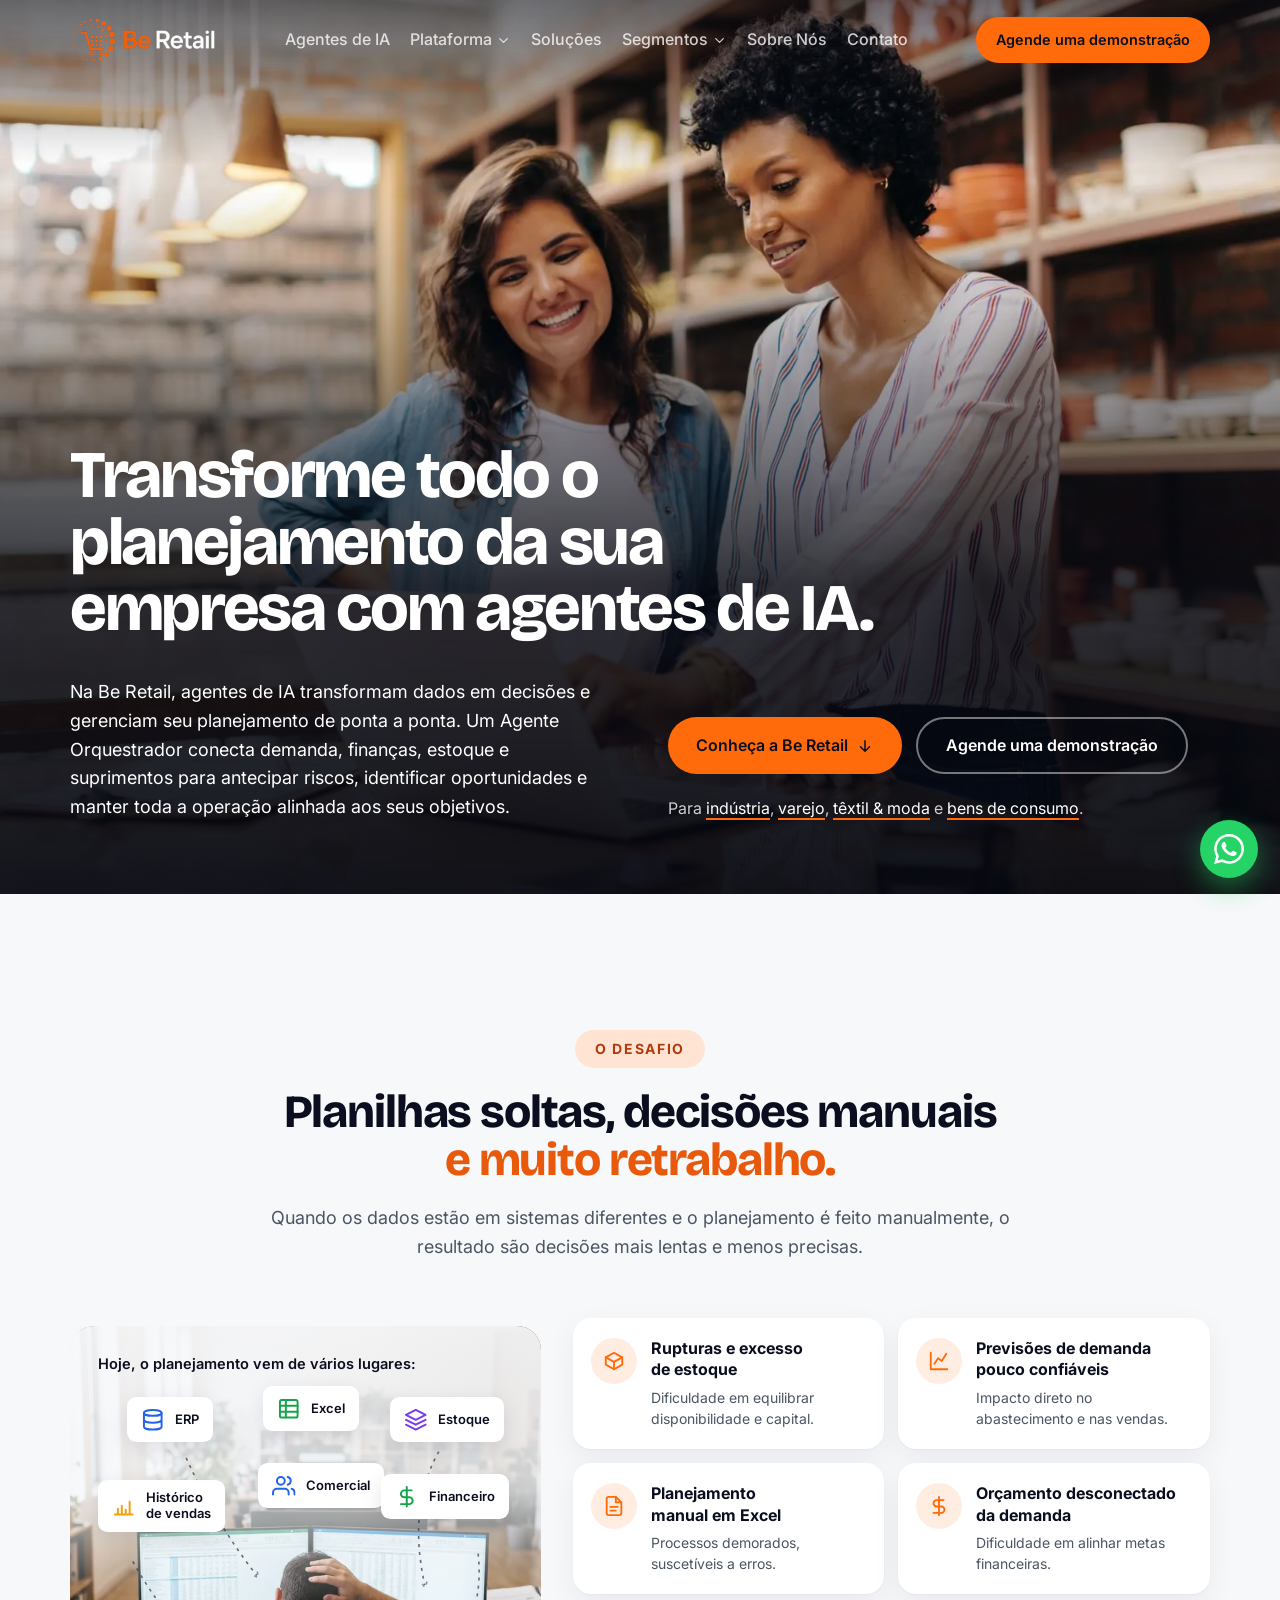
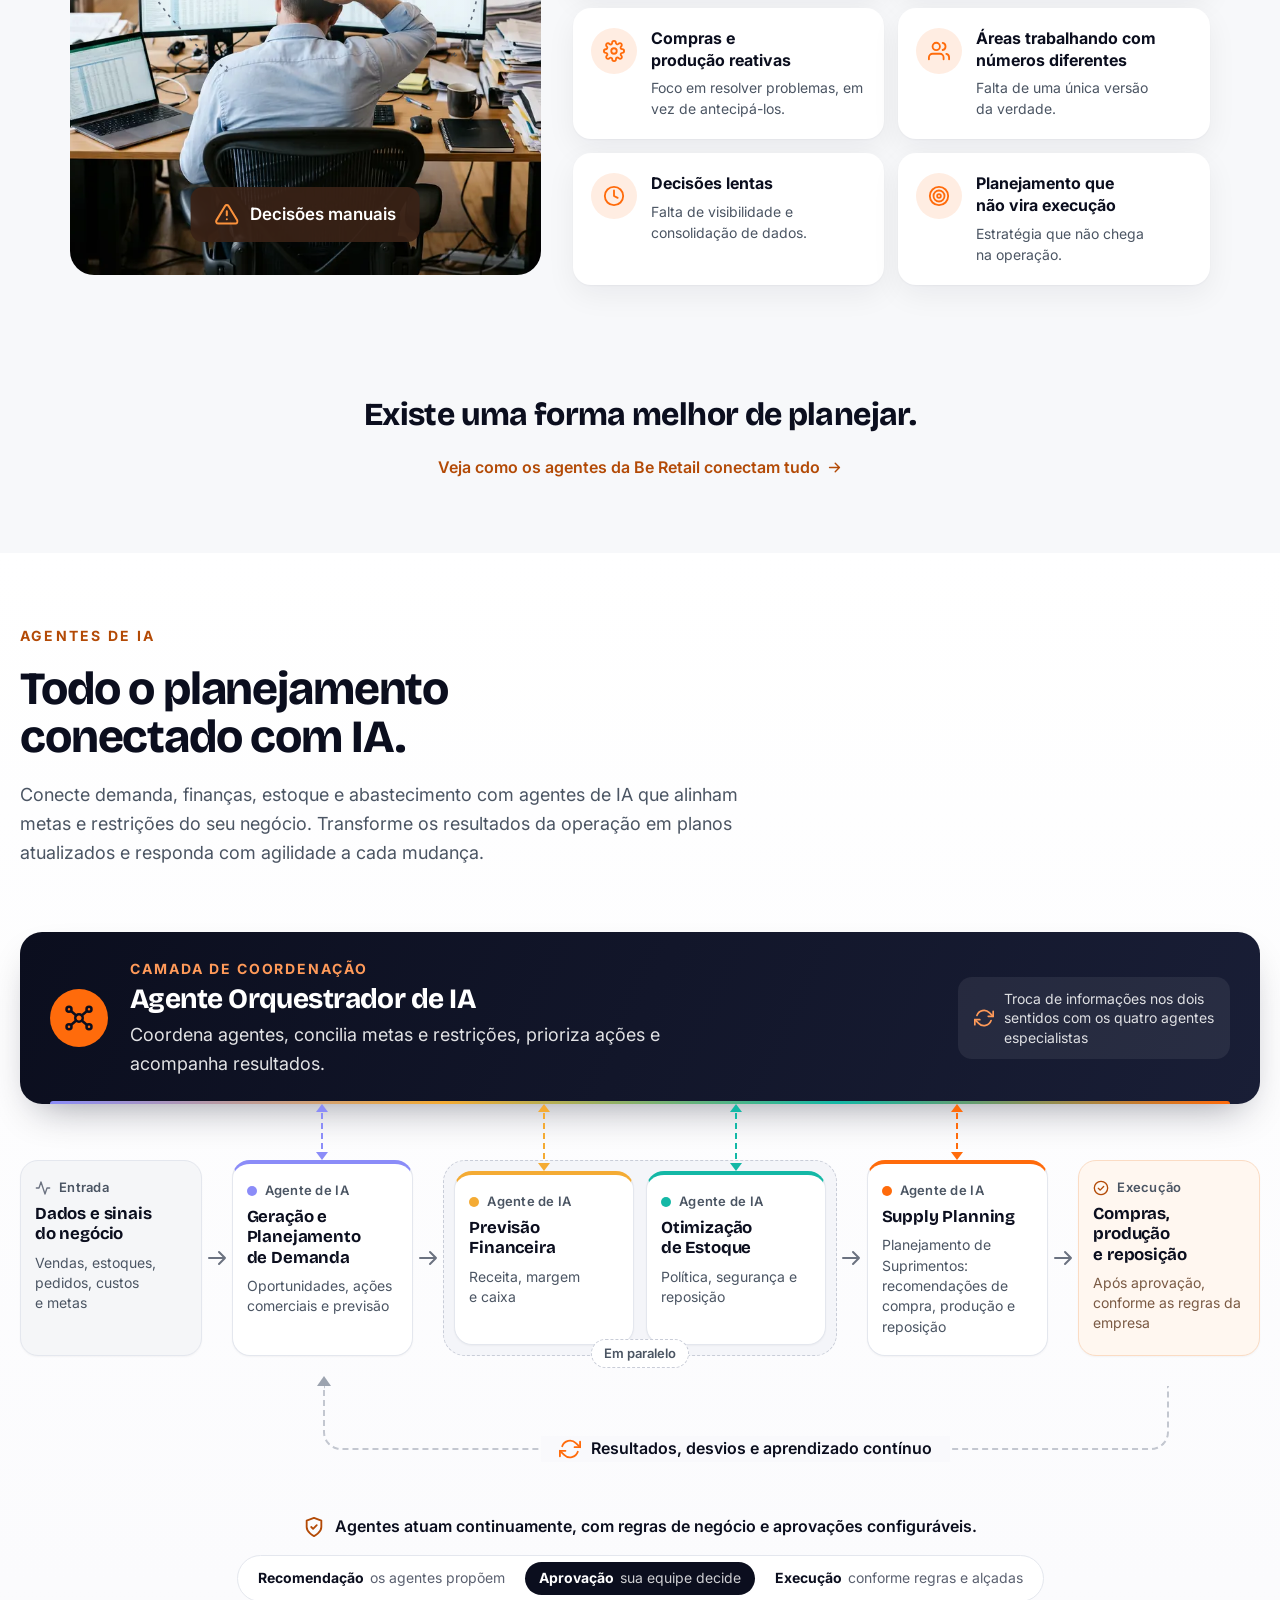
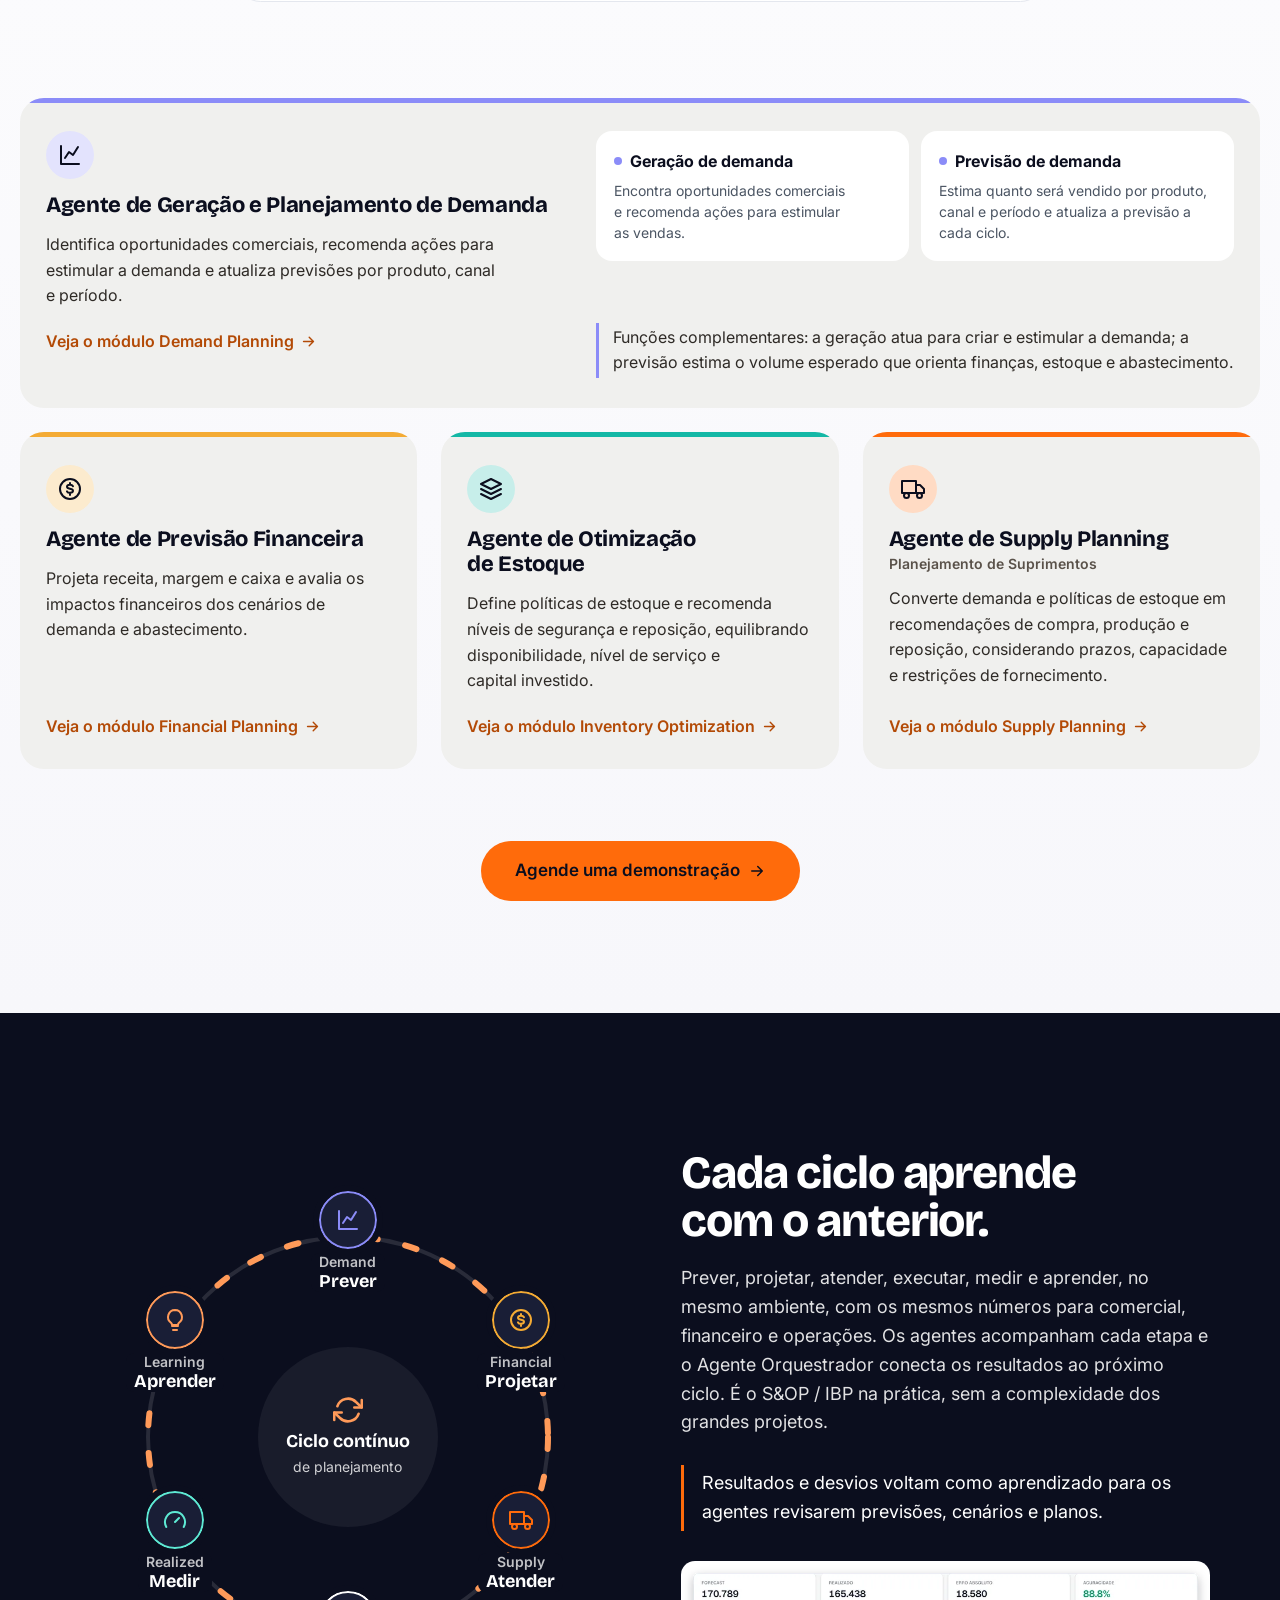
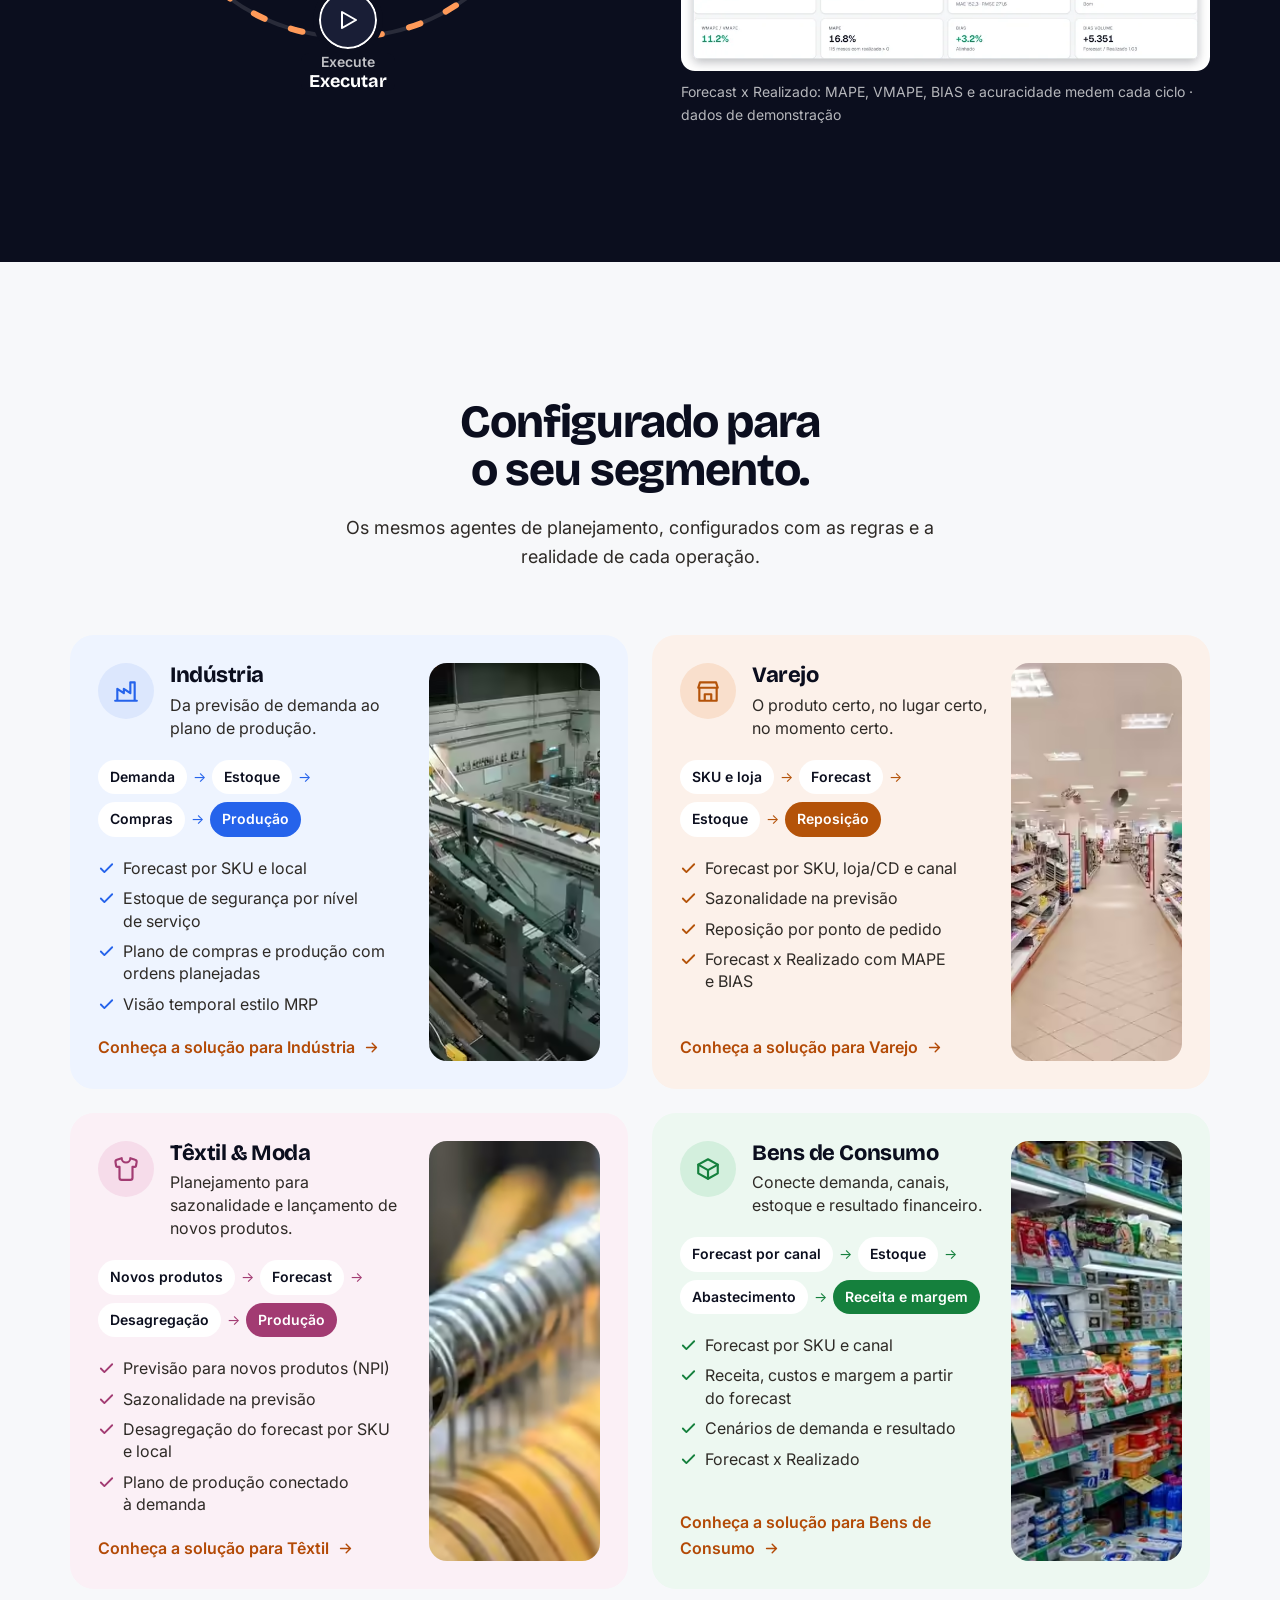
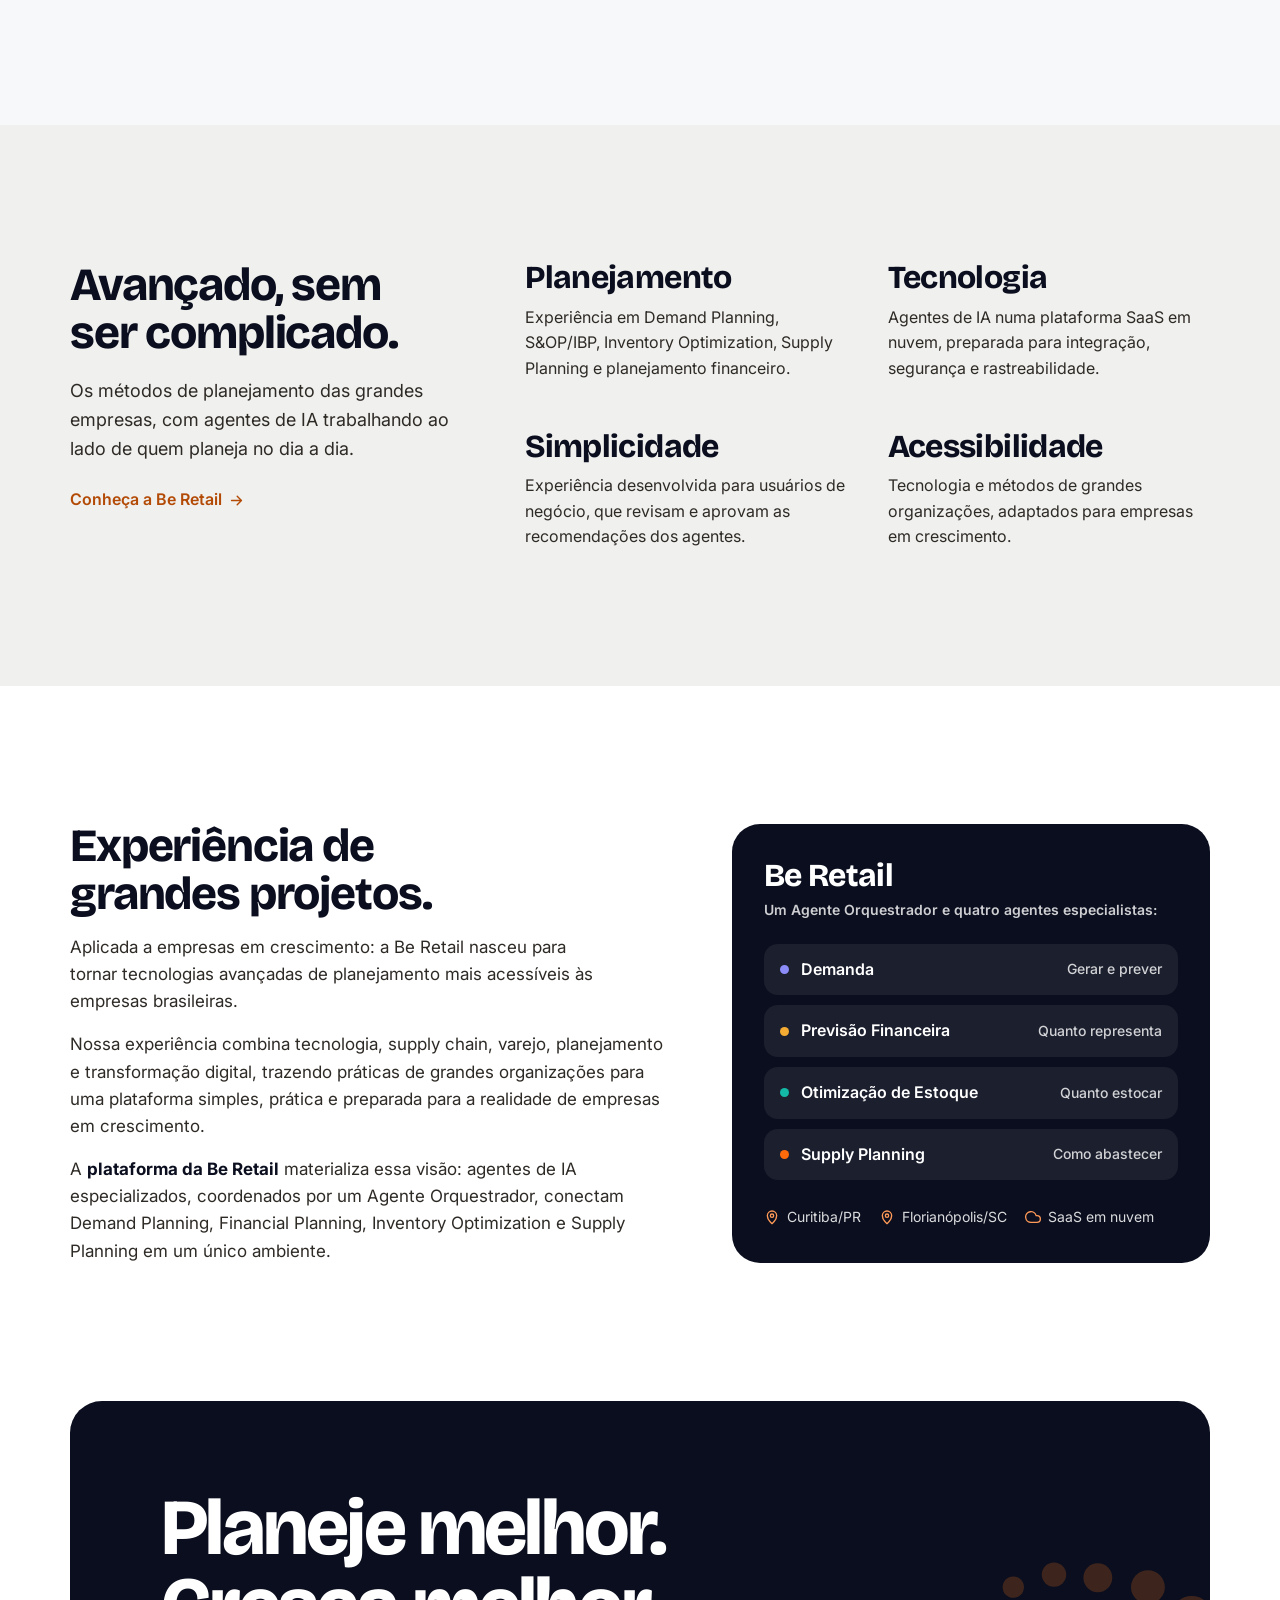
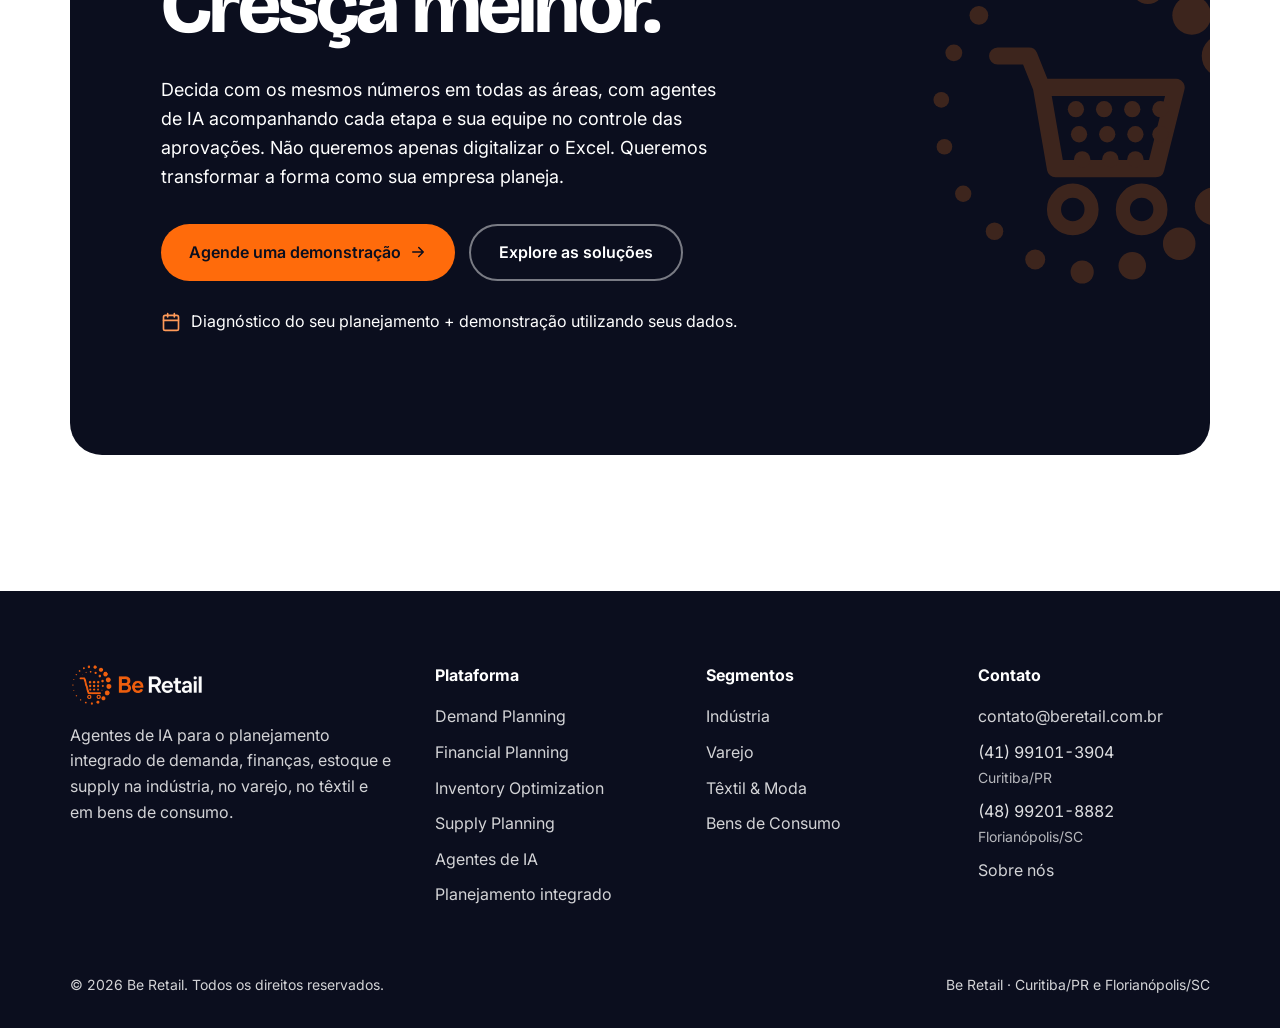
==== commit 6bbc2bb8: "Coloca os agentes de IA no centro do posicionamento do site - Hero com novo título, subtítulo e CTA " ====
--- a/index.html
+++ b/index.html
@@ -12,8 +12,8 @@
 
   gtag('config', 'G-1HCFN1PPWR');
 </script>
-<title>Be Retail | Planejamento de demanda, financeiro, estoque e supply</title>
-<meta name="description" content="Be Retail: software de previsão de demanda e planejamento integrado — demand planning, financial planning, inventory optimization e supply planning — para indústria, varejo, têxtil e bens de consumo.">
+<title>Be Retail | Agentes de IA para demanda, finanças, estoque e supply</title>
+<meta name="description" content="Be Retail: agentes de IA especializados, coordenados por um Agente Orquestrador, para geração e planejamento de demanda, previsão financeira, otimização de estoque e supply planning — para indústria, varejo, têxtil e bens de consumo.">
 <link rel="canonical" href="https://beretail.com.br/">
 <meta name="theme-color" content="#0B0E1E">
 <link rel="icon" type="image/png" href="assets/favicon.png">
@@ -21,8 +21,8 @@
 <meta property="og:type" content="website">
 <meta property="og:locale" content="pt_BR">
 <meta property="og:site_name" content="Be Retail">
-<meta property="og:title" content="Be Retail — Planejamento integrado de demanda, finanças, estoque e supply">
-<meta property="og:description" content="Conecte previsão de demanda, planejamento financeiro, otimização de estoque e supply em uma única plataforma. Para indústria, varejo, têxtil e bens de consumo.">
+<meta property="og:title" content="Be Retail — Transforme todo o planejamento da sua empresa com agentes de IA">
+<meta property="og:description" content="Agentes de IA especializados analisam e gerenciam demanda, finanças, estoque e supply, coordenados por um Agente Orquestrador. Para indústria, varejo, têxtil e bens de consumo.">
 <meta property="og:url" content="https://beretail.com.br/">
 <meta property="og:image" content="https://beretail.com.br/assets/og-image.jpg">
 <meta property="og:image:width" content="1200">
@@ -44,7 +44,7 @@
       "url":"https://beretail.com.br/",
       "logo":"https://beretail.com.br/assets/logo-be-retail.png",
       "email":"contato@beretail.com.br",
-      "description":"Empresa de tecnologia especializada em planejamento integrado de demanda, finanças e supply para empresas em crescimento.",
+      "description":"Empresa de tecnologia especializada em agentes de IA para o planejamento integrado de demanda, finanças, estoque e supply de empresas em crescimento.",
       "address":{"@type":"PostalAddress","addressLocality":"Curitiba","addressRegion":"PR","addressCountry":"BR"},
       "founder":{"@type":"Person","name":"Alan Risso","jobTitle":"Fundador"},
       "contactPoint":[
@@ -57,7 +57,7 @@
       "name":"Plataforma Be Retail",
       "applicationCategory":"BusinessApplication",
       "operatingSystem":"Web",
-      "description":"Plataforma SaaS de planejamento integrado: previsão de demanda (demand planning), planejamento financeiro (financial planning), otimização de estoque (inventory optimization) e planejamento de supply (supply planning).",
+      "description":"Plataforma SaaS de planejamento integrado com agentes de IA especializados, coordenados por um Agente Orquestrador: geração e planejamento de demanda (demand planning), previsão financeira (financial planning), otimização de estoque (inventory optimization) e planejamento de suprimentos (supply planning).",
       "featureList":["Forecast estatístico por SKU, local e canal","Forecast x Realizado com MAPE, VMAPE, BIAS e acuracidade","Receita, custos, DRE, fluxo de caixa e cenários","Estoque de segurança por nível de serviço, ponto de pedido e estoque máximo","Diagnóstico de excesso, ruptura e itens sem giro","Necessidade líquida, estoque de segurança e ordens planejadas","Visão temporal estilo MRP"],
       "publisher":{"@id":"https://beretail.com.br/#org"}
     },
@@ -112,6 +112,9 @@
   <symbol id="i-clock" viewBox="0 0 24 24"><circle cx="12" cy="12" r="10"/><path d="M12 6v6l4 2"/></symbol>
   <symbol id="i-bars" viewBox="0 0 24 24"><path d="M3 21h18M6 21v-6M10 21v-9M14 21v-5M18 21V8"/></symbol>
   <symbol id="i-cal" viewBox="0 0 24 24"><rect x="3" y="4" width="18" height="18" rx="2"/><path d="M16 2v4M8 2v4M3 10h18"/></symbol>
+  <symbol id="i-hub" viewBox="0 0 24 24"><circle cx="12" cy="12" r="3"/><circle cx="4" cy="5" r="2"/><circle cx="20" cy="5" r="2"/><circle cx="4" cy="19" r="2"/><circle cx="20" cy="19" r="2"/><path d="M5.6 6.4l4.2 3.6M18.4 6.4l-4.2 3.6M5.6 17.6l4.2-3.6M18.4 17.6l-4.2-3.6"/></symbol>
+  <symbol id="i-signal" viewBox="0 0 24 24"><path d="M22 12h-4l-3 9L9 3l-3 9H2"/></symbol>
+  <symbol id="i-check-circle" viewBox="0 0 24 24"><circle cx="12" cy="12" r="10"/><path d="M8 12.5l2.7 2.7L16 9.8"/></symbol>
 </svg>
 
 <!-- ===== Header ===== -->
@@ -126,6 +129,7 @@
     <nav aria-label="principal">
       <ul id="menu-principal">
         <li><a href="#inicio">Início</a></li>
+        <li class="nav-agentes"><a href="#agentes">Agentes de IA</a></li>
         <li class="has-sub">
           <a href="plataforma.html">Plataforma <svg class="ic" aria-hidden="true"><use href="#i-chev"/></svg></a>
           <ul class="sub">
@@ -162,13 +166,13 @@
        sizes="100vw" width="1600" height="1072" fetchpriority="high"
        alt="Duas empreendedoras revisam o planejamento no notebook, no balcão de uma loja de cerâmica">
   <div class="container hero-content">
-    <h1>Demanda, finanças e estoque num só plano.</h1>
+    <h1>Transforme todo o planejamento da sua empresa com agentes de IA.</h1>
     <div class="hero-grid">
-      <p class="lead">A Be Retail conecta Demand Planning, Financial Planning, Inventory Optimization e Supply Planning numa única plataforma, com os mesmos números para comercial, financeiro e operações.</p>
+      <p class="lead">Na Be Retail, agentes de IA transformam dados em decisões e gerenciam seu planejamento de ponta a ponta. Um Agente Orquestrador conecta demanda, finanças, estoque e suprimentos para antecipar riscos, identificar oportunidades e manter toda a operação alinhada aos seus objetivos.</p>
       <div class="hero-side">
         <div class="hero-actions">
-          <a class="btn btn-primary" href="https://wa.me/5541991013904?text=Ol%C3%A1!%20Quero%20agendar%20uma%20demonstra%C3%A7%C3%A3o%20da%20Be%20Retail." target="_blank" rel="noopener">Agende uma demonstração <svg class="ic" aria-hidden="true"><use href="#i-arrow"/></svg></a>
-          <a class="btn btn-ghost" href="#segmentos">Explore as soluções</a>
+          <a class="btn btn-primary" href="#agentes">Conheça a Be Retail <svg class="ic" aria-hidden="true"><use href="#i-down"/></svg></a>
+          <a class="btn btn-ghost" href="https://wa.me/5541991013904?text=Ol%C3%A1!%20Quero%20agendar%20uma%20demonstra%C3%A7%C3%A3o%20da%20Be%20Retail." target="_blank" rel="noopener">Agende uma demonstração</a>
         </div>
         <p class="hero-segs">Para <a href="#industria">indústria</a>, <a href="#varejo">varejo</a>, <a href="#textil-moda">têxtil &amp; moda</a> e <a href="#bens-de-consumo">bens de consumo</a>.</p>
       </div>
@@ -222,43 +226,135 @@
     </div>
     <div class="virada" data-reveal>
       <p>Existe uma forma melhor de planejar.</p>
-      <a class="link-seta" href="#plataforma-integrada">Veja como a Be Retail conecta tudo <svg class="ic" aria-hidden="true"><use href="#i-arrow"/></svg></a>
+      <a class="link-seta" href="#agentes">Veja como os agentes da Be Retail conectam tudo <svg class="ic" aria-hidden="true"><use href="#i-arrow"/></svg></a>
     </div>
   </div>
 </section>
 
-<!-- ===== Solução integrada (quatro módulos) ===== -->
-<section class="solucao" id="plataforma-integrada">
+<!-- ===== Agentes de IA (orquestrador + quatro especialistas) ===== -->
+<section class="solucao agentes" id="agentes" aria-labelledby="agentes-titulo">
+  <span id="plataforma-integrada" class="sr-only"></span>
   <div class="container sol-wrap">
     <div data-reveal>
-      <p class="fluxo-eyebrow">Planejamento integrado</p>
-      <h2 class="section-title fluxo-title">Do histórico de vendas ao próximo ciclo, no mesmo ambiente.</h2>
-      <p class="section-sub fluxo-sub">Cada módulo parte do resultado do anterior. Quando a previsão muda, receita, política de estoque e plano de compras são revistos sobre a mesma base, sem reconciliar planilhas entre as áreas.</p>
-    </div>
-    <div class="fluxo-wrap" data-reveal>
-      <ol class="fluxo-etapas" aria-label="Fluxo do planejamento integrado">
-        <li class="fluxo-passo">
-          <div class="fluxo-card f-base"><p class="fluxo-tag">Ponto de partida</p><h3>Histórico de vendas</h3><p>Vendas por SKU, local e canal, importadas com verificação de qualidade</p></div>
+      <p class="fluxo-eyebrow">Agentes de IA</p>
+      <h2 class="section-title fluxo-title" id="agentes-titulo">Todo o planejamento conectado com IA.</h2>
+      <p class="section-sub fluxo-sub">Conecte demanda, finanças, estoque e abastecimento com agentes de IA que alinham metas e restrições do seu negócio. Transforme os resultados da operação em planos atualizados e responda com agilidade a cada mudança.</p>
+    </div>
+
+    <figure class="ag-diagrama" data-reveal aria-labelledby="ag-diagrama-legenda">
+      <figcaption id="ag-diagrama-legenda" class="sr-only">Diagrama do planejamento com agentes de IA. O Agente Orquestrador de IA fica acima de todo o fluxo e troca informações nos dois sentidos com os quatro agentes especialistas. O fluxo começa nos dados e sinais do negócio, passa pelo Agente de Geração e Planejamento de Demanda, segue para o Agente de Previsão Financeira e o Agente de Otimização de Estoque, que atuam em paralelo, chega ao Agente de Supply Planning e termina na execução de compras, produção e reposição, após aprovação. Os resultados, desvios e o aprendizado contínuo voltam da execução para o planejamento.</figcaption>
+
+      <div class="ag-orq">
+        <span class="ag-orq-ic" aria-hidden="true"><svg class="ic"><use href="#i-hub"/></svg></span>
+        <div class="ag-orq-txt">
+          <p class="ag-orq-tag">Camada de coordenação</p>
+          <h3>Agente Orquestrador de IA</h3>
+          <p>Coordena agentes, concilia metas e restrições, prioriza ações e acompanha resultados.</p>
+        </div>
+        <p class="ag-orq-elo"><svg class="ic" aria-hidden="true"><use href="#i-refresh"/></svg>Troca de informações nos dois sentidos com os quatro agentes especialistas</p>
+      </div>
+
+      <ol class="ag-fluxo" aria-label="Etapas do fluxo">
+        <li class="ag-passo">
+          <div class="ag-card ag-base">
+            <p class="ag-tag"><svg class="ic" aria-hidden="true"><use href="#i-signal"/></svg>Entrada</p>
+            <h3>Dados e sinais do negócio</h3>
+            <p>Vendas, estoques, pedidos, custos e metas</p>
+          </div>
         </li>
-        <li class="fluxo-passo">
-          <div class="fluxo-card f-mod m-demand"><p class="fluxo-tag"><span class="dot-mod"></span>Demand Planning</p><h3>Previsão aprovada</h3><p>Estatística, revisada pelo planejador e aprovada</p></div>
+        <li class="ag-passo">
+          <div class="ag-card ag-agente m-demand">
+            <p class="ag-tag"><span class="dot-mod"></span>Agente de IA</p>
+            <h3>Geração e Planejamento de Demanda</h3>
+            <p>Oportunidades, ações comerciais e previsão</p>
+          </div>
         </li>
-        <li class="fluxo-passo fluxo-par">
-          <div class="fluxo-card f-mod m-fin"><p class="fluxo-tag"><span class="dot-mod"></span>Financial Planning</p><h3>Receita, margem e caixa</h3></div>
-          <div class="fluxo-card f-mod m-inv"><p class="fluxo-tag"><span class="dot-mod"></span>Inventory Optimization</p><h3>Política de estoque</h3></div>
+        <li class="ag-passo ag-par">
+          <p class="ag-par-tag">Em paralelo</p>
+          <div class="ag-par-cards">
+            <div class="ag-card ag-agente m-fin">
+              <p class="ag-tag"><span class="dot-mod"></span>Agente de IA</p>
+              <h3>Previsão Financeira</h3>
+              <p>Receita, margem e caixa</p>
+            </div>
+            <div class="ag-card ag-agente m-inv">
+              <p class="ag-tag"><span class="dot-mod"></span>Agente de IA</p>
+              <h3>Otimização de Estoque</h3>
+              <p>Política, segurança e reposição</p>
+            </div>
+          </div>
         </li>
-        <li class="fluxo-passo">
-          <div class="fluxo-card f-mod m-supply"><p class="fluxo-tag"><span class="dot-mod"></span>Supply Planning</p><h3>Ordens planejadas</h3><p>O que comprar, produzir ou repor, e quando</p></div>
+        <li class="ag-passo">
+          <div class="ag-card ag-agente m-supply">
+            <p class="ag-tag"><span class="dot-mod"></span>Agente de IA</p>
+            <h3>Supply Planning</h3>
+            <p>Planejamento de Suprimentos: recomendações de compra, produção e reposição</p>
+          </div>
         </li>
-        <li class="fluxo-passo">
-          <div class="fluxo-card f-exec"><p class="fluxo-tag">Execução</p><h3>Compras e produção</h3><p>Ordens datadas e aprovadas para compras e produção</p></div>
-        </li>
-        <li class="fluxo-passo">
-          <div class="fluxo-card f-exec"><p class="fluxo-tag">Realizado</p><h3>Previsto x realizado</h3><p>Acurácia e viés medidos a cada ciclo</p></div>
+        <li class="ag-passo">
+          <div class="ag-card ag-exec">
+            <p class="ag-tag"><svg class="ic" aria-hidden="true"><use href="#i-check-circle"/></svg>Execução</p>
+            <h3>Compras, produção e reposição</h3>
+            <p>Após aprovação, conforme as regras da empresa</p>
+          </div>
         </li>
       </ol>
-      <p class="fluxo-volta"><span class="fluxo-volta-txt"><svg class="ic" aria-hidden="true"><use href="#i-refresh"/></svg>Novo ciclo: o realizado volta para a próxima previsão</span></p>
-    </div>
+
+      <p class="ag-volta"><span class="ag-volta-txt"><svg class="ic" aria-hidden="true"><use href="#i-refresh"/></svg>Resultados, desvios e aprendizado contínuo</span></p>
+
+      <div class="ag-nota">
+        <p class="ag-nota-txt"><svg class="ic" aria-hidden="true"><use href="#i-shield"/></svg>Agentes atuam continuamente, com regras de negócio e aprovações configuráveis.</p>
+        <ol class="ag-etapas" aria-label="Da recomendação à execução">
+          <li><b>Recomendação</b><span>os agentes propõem</span></li>
+          <li><b>Aprovação</b><span>sua equipe decide</span></li>
+          <li><b>Execução</b><span>conforme regras e alçadas</span></li>
+        </ol>
+      </div>
+    </figure>
+
+    <ul class="ag-cards" aria-label="Agentes especialistas da Be Retail">
+      <li class="ag-det m-demand" data-reveal>
+        <div class="mod-bar"></div>
+        <div class="ag-det-body">
+          <span class="ag-det-ic" aria-hidden="true"><svg class="ic"><use href="#i-trend"/></svg></span>
+          <h3>Agente de Geração e Planejamento de Demanda</h3>
+          <p>Identifica oportunidades comerciais, recomenda ações para estimular a demanda e atualiza previsões por produto, canal e período.</p>
+          <div class="ag-dupla">
+            <div><h4>Geração de demanda</h4><p>Encontra oportunidades comerciais e recomenda ações para estimular as vendas.</p></div>
+            <div><h4>Previsão de demanda</h4><p>Estima quanto será vendido por produto, canal e período e atualiza a previsão a cada ciclo.</p></div>
+          </div>
+          <p class="ag-det-obs">Funções complementares: a geração atua para criar e estimular a demanda; a previsão estima o volume esperado que orienta finanças, estoque e abastecimento.</p>
+          <a class="link-seta" href="plataforma.html#demand-planning">Veja o módulo Demand Planning <svg class="ic" aria-hidden="true"><use href="#i-arrow"/></svg></a>
+        </div>
+      </li>
+      <li class="ag-det m-fin" data-reveal>
+        <div class="mod-bar"></div>
+        <div class="ag-det-body">
+          <span class="ag-det-ic" aria-hidden="true"><svg class="ic"><use href="#i-coin"/></svg></span>
+          <h3>Agente de Previsão Financeira</h3>
+          <p>Projeta receita, margem e caixa e avalia os impactos financeiros dos cenários de demanda e abastecimento.</p>
+          <a class="link-seta" href="plataforma.html#financial-planning">Veja o módulo Financial Planning <svg class="ic" aria-hidden="true"><use href="#i-arrow"/></svg></a>
+        </div>
+      </li>
+      <li class="ag-det m-inv" data-reveal>
+        <div class="mod-bar"></div>
+        <div class="ag-det-body">
+          <span class="ag-det-ic" aria-hidden="true"><svg class="ic"><use href="#i-layers"/></svg></span>
+          <h3>Agente de Otimização de Estoque</h3>
+          <p>Define políticas de estoque e recomenda níveis de segurança e reposição, equilibrando disponibilidade, nível de serviço e capital investido.</p>
+          <a class="link-seta" href="plataforma.html#inventory-optimization">Veja o módulo Inventory Optimization <svg class="ic" aria-hidden="true"><use href="#i-arrow"/></svg></a>
+        </div>
+      </li>
+      <li class="ag-det m-supply" data-reveal>
+        <div class="mod-bar"></div>
+        <div class="ag-det-body">
+          <span class="ag-det-ic" aria-hidden="true"><svg class="ic"><use href="#i-truck"/></svg></span>
+          <h3>Agente de Supply Planning <small>Planejamento de Suprimentos</small></h3>
+          <p>Converte demanda e políticas de estoque em recomendações de compra, produção e reposição, considerando prazos, capacidade e restrições de fornecimento.</p>
+          <a class="link-seta" href="plataforma.html#supply-planning">Veja o módulo Supply Planning <svg class="ic" aria-hidden="true"><use href="#i-arrow"/></svg></a>
+        </div>
+      </li>
+    </ul>
 
     <div class="sol-cta" data-reveal>
       <a class="btn btn-primary" href="https://wa.me/5541991013904?text=Ol%C3%A1!%20Quero%20agendar%20uma%20demonstra%C3%A7%C3%A3o%20da%20Be%20Retail." target="_blank" rel="noopener">Agende uma demonstração <svg class="ic" aria-hidden="true"><use href="#i-arrow"/></svg></a>
@@ -290,8 +386,8 @@
     </div>
     <div class="ciclo-txt" data-reveal>
       <h2 class="section-title">Cada ciclo aprende com o anterior.</h2>
-      <p class="section-sub">Prever, projetar, atender, executar, medir e aprender, no mesmo ambiente, com os mesmos números para comercial, financeiro e operações. É o S&amp;OP / IBP na prática, sem a complexidade dos grandes projetos.</p>
-      <p class="destaque">O realizado volta como aprendizado para melhorar o próximo forecast.</p>
+      <p class="section-sub">Prever, projetar, atender, executar, medir e aprender, no mesmo ambiente, com os mesmos números para comercial, financeiro e operações. Os agentes acompanham cada etapa e o Agente Orquestrador conecta os resultados ao próximo ciclo. É o S&amp;OP / IBP na prática, sem a complexidade dos grandes projetos.</p>
+      <p class="destaque">Resultados e desvios voltam como aprendizado para os agentes revisarem previsões, cenários e planos.</p>
       <figure>
         <div class="kpi-shot"><img src="assets/previeweb/forecast-x-realizado-1600.webp" srcset="assets/previeweb/forecast-x-realizado-900.webp 900w, assets/previeweb/forecast-x-realizado-1600.webp 1600w" sizes="(max-width:960px) 92vw, 520px" width="1600" height="334" loading="lazy" alt="Indicadores de Forecast x Realizado na plataforma da Be Retail: forecast, realizado, erro absoluto, acuracidade de 88,8%, WMAPE, MAPE, BIAS e BIAS volume"></div>
         <figcaption>Forecast x Realizado: MAPE, VMAPE, BIAS e acuracidade medem cada ciclo · dados de demonstração</figcaption>
@@ -306,7 +402,7 @@
   <div class="container">
     <div class="center" data-reveal>
       <h2 class="section-title">Configurado para o seu segmento.</h2>
-      <p class="section-sub">A mesma plataforma de planejamento, ajustada à realidade de cada operação.</p>
+      <p class="section-sub">Os mesmos agentes de planejamento, configurados com as regras e a realidade de cada operação.</p>
     </div>
     <div class="segs">
       <article class="seg s-ind" id="industria" data-reveal>
@@ -403,7 +499,7 @@
     <div class="dif-head" data-reveal>
       <div>
         <h2 class="section-title">Avançado, sem ser complicado.</h2>
-        <p class="section-sub">Os métodos de planejamento das grandes empresas, numa plataforma feita para quem planeja no dia a dia.</p>
+        <p class="section-sub">Os métodos de planejamento das grandes empresas, com agentes de IA trabalhando ao lado de quem planeja no dia a dia.</p>
       </div>
       <a class="link-seta" href="#sobre">Conheça a Be Retail <svg class="ic" aria-hidden="true"><use href="#i-arrow"/></svg></a>
     </div>
@@ -414,11 +510,11 @@
       </div>
       <div class="card" data-reveal>
         <h3>Tecnologia</h3>
-        <p>Plataforma SaaS em nuvem, preparada para integração, segurança e rastreabilidade.</p>
+        <p>Agentes de IA numa plataforma SaaS em nuvem, preparada para integração, segurança e rastreabilidade.</p>
       </div>
       <div class="card" data-reveal>
         <h3>Simplicidade</h3>
-        <p>Experiência desenvolvida para usuários de negócio, não apenas especialistas técnicos.</p>
+        <p>Experiência desenvolvida para usuários de negócio, que revisam e aprovam as recomendações dos agentes.</p>
       </div>
       <div class="card" data-reveal>
         <h3>Acessibilidade</h3>
@@ -435,16 +531,16 @@
       <h2 class="section-title">Experiência de grandes projetos.</h2>
       <p>Aplicada a empresas em crescimento: a Be Retail nasceu para tornar tecnologias avançadas de planejamento mais acessíveis às empresas brasileiras.</p>
       <p>Nossa experiência combina tecnologia, supply chain, varejo, planejamento e transformação digital, trazendo práticas de grandes organizações para uma plataforma simples, prática e preparada para a realidade de empresas em crescimento.</p>
-      <p>A <strong>plataforma da Be Retail</strong> materializa essa visão, conectando Demand Planning, Financial Planning, Inventory Optimization e Supply Planning em um único ambiente.</p>
+      <p>A <strong>plataforma da Be Retail</strong> materializa essa visão: agentes de IA especializados, coordenados por um Agente Orquestrador, conectam Demand Planning, Financial Planning, Inventory Optimization e Supply Planning em um único ambiente.</p>
     </div>
     <aside class="sobre-card" data-reveal aria-label="Plataforma Be Retail em resumo">
       <p class="marca">Be Retail</p>
-      <p class="tag">Uma plataforma, quatro módulos:</p>
+      <p class="tag">Um Agente Orquestrador e quatro agentes especialistas:</p>
       <ul class="sobre-mods">
-        <li class="m-demand"><span class="dot-mod"></span>Demand Planning<small>O que vender</small></li>
-        <li class="m-fin"><span class="dot-mod"></span>Financial Planning<small>Quanto representa</small></li>
-        <li class="m-inv"><span class="dot-mod"></span>Inventory Optimization<small>Quanto estocar</small></li>
-        <li class="m-supply"><span class="dot-mod"></span>Supply Planning<small>Como atender</small></li>
+        <li class="m-demand"><span class="dot-mod"></span>Demanda<small>Gerar e prever</small></li>
+        <li class="m-fin"><span class="dot-mod"></span>Previsão Financeira<small>Quanto representa</small></li>
+        <li class="m-inv"><span class="dot-mod"></span>Otimização de Estoque<small>Quanto estocar</small></li>
+        <li class="m-supply"><span class="dot-mod"></span>Supply Planning<small>Como abastecer</small></li>
       </ul>
       <div class="sobre-locais">
         <span><svg class="ic" aria-hidden="true"><use href="#i-pin"/></svg>Curitiba/PR</span>
@@ -474,7 +570,7 @@
       </g>
     </svg>
     <h2><span>Planeje melhor.</span><span>Cresça melhor.</span></h2>
-    <p>Decida com os mesmos números em todas as áreas. Não queremos apenas digitalizar o Excel. Queremos transformar a forma como sua empresa planeja.</p>
+    <p>Decida com os mesmos números em todas as áreas, com agentes de IA acompanhando cada etapa e sua equipe no controle das aprovações. Não queremos apenas digitalizar o Excel. Queremos transformar a forma como sua empresa planeja.</p>
     <div class="acoes">
       <a class="btn btn-primary" href="https://wa.me/5541991013904?text=Ol%C3%A1!%20Quero%20agendar%20uma%20demonstra%C3%A7%C3%A3o%20da%20Be%20Retail." target="_blank" rel="noopener">Agende uma demonstração <svg class="ic" aria-hidden="true"><use href="#i-arrow"/></svg></a>
       <a class="btn btn-ghost" href="#segmentos">Explore as soluções</a>
@@ -493,7 +589,7 @@
         <a href="#topo" class="logo" aria-label="Be Retail">
           <img src="assets/logo-transparente.png" alt="Be Retail" width="135" height="44" loading="lazy">
         </a>
-        <p class="desc">Tecnologia de planejamento integrado de demanda, finanças e supply para indústria, varejo, têxtil e bens de consumo.</p>
+        <p class="desc">Agentes de IA para o planejamento integrado de demanda, finanças, estoque e supply na indústria, no varejo, no têxtil e em bens de consumo.</p>
       </div>
       <div>
         <h4>Plataforma</h4>
@@ -502,6 +598,7 @@
           <li><a href="plataforma.html#financial-planning">Financial Planning</a></li>
           <li><a href="plataforma.html#inventory-optimization">Inventory Optimization</a></li>
           <li><a href="plataforma.html#supply-planning">Supply Planning</a></li>
+          <li><a href="#agentes">Agentes de IA</a></li>
           <li><a href="#solucoes">Planejamento integrado</a></li>
         </ul>
       </div>
--- a/assets/site.css
+++ b/assets/site.css
@@ -112,11 +112,11 @@
 }
 .hero-content{width:min(1140px,calc(100% - 40px))}
 .hero h1{
-  font-size:var(--t-display);font-weight:750;line-height:.98;
-  letter-spacing:-.035em;margin-bottom:36px;max-width:24ch;
+  font-size:clamp(2rem,5.2vw,4.75rem);font-weight:750;line-height:1;
+  letter-spacing:-.035em;margin-bottom:36px;max-width:22ch;
 }
 .hero-grid{display:grid;grid-template-columns:1fr 1fr;gap:56px;align-items:end}
-.hero p.lead{font-size:var(--t-lead);color:#fff;max-width:34rem}
+.hero p.lead{font-size:var(--t-lead);color:#fff;max-width:36rem}
 .hero-side{display:flex;flex-direction:column;gap:22px}
 .hero-actions{display:flex;gap:14px;flex-wrap:wrap}
 .hero-segs{font-size:var(--t-ui);color:rgba(255,255,255,.8);max-width:30rem}
@@ -232,6 +232,7 @@
   font-size:var(--t-ui);color:var(--navy);
 }
 .mod-tag .novo{color:var(--laranja-escuro);font-weight:700}
+.mod-agente{margin-top:6px;font-size:var(--t-small);font-weight:600;color:var(--texto-suave)}
 .mod h3{font-size:var(--t-h3);font-weight:750;color:var(--navy);margin:10px 0 6px;letter-spacing:-.01em}
 .mod-head p{font-size:var(--t-ui);color:var(--texto)}
 .mod-shot{
@@ -359,48 +360,123 @@
 .seg-foto{display:block;min-height:100%}
 .seg-foto img{width:100%;height:100%;min-height:260px;object-fit:cover;border-radius:18px}
 
-/* ===== Fluxo do planejamento integrado (seção Solução) ===== */
+/* ===== Agentes de IA (orquestrador + fluxo + cartões) ===== */
 .fluxo-eyebrow{
   margin-bottom:18px;font-family:var(--f-ui);font-weight:700;font-size:var(--t-small);
   letter-spacing:.16em;text-transform:uppercase;color:var(--laranja-escuro);
 }
 .fluxo-title{max-width:28ch}
-.fluxo-sub{max-width:46rem;color:#4B5563}
-.fluxo-wrap{--fx-gap:40px;margin-top:64px}
-.fluxo-etapas{display:grid;grid-template-columns:repeat(6,1fr);gap:var(--fx-gap);align-items:center}
-.fluxo-passo{position:relative}
-.fluxo-passo:not(:last-child)::after{
-  content:'';position:absolute;top:50%;right:calc(var(--fx-gap)/-2 - 12px);width:24px;height:24px;margin-top:-12px;
+.fluxo-sub{max-width:48rem;color:#4B5563}
+/* setas: duas pontas (troca nos dois sentidos) */
+.ag-diagrama{
+  --g:36px;--stub:56px;--elo:#9AA0AE;margin-top:64px;
+  --seta-cima:url("data:image/svg+xml,%3Csvg xmlns='http://www.w3.org/2000/svg' viewBox='0 0 12 8'%3E%3Cpath d='M6 0l6 8H0z'/%3E%3C/svg%3E");
+  --seta-baixo:url("data:image/svg+xml,%3Csvg xmlns='http://www.w3.org/2000/svg' viewBox='0 0 12 8'%3E%3Cpath d='M0 0h12L6 8z'/%3E%3C/svg%3E");
+  --seta-esq:url("data:image/svg+xml,%3Csvg xmlns='http://www.w3.org/2000/svg' viewBox='0 0 8 12'%3E%3Cpath d='M0 6l8-6v12z'/%3E%3C/svg%3E");
+  --seta-dir:url("data:image/svg+xml,%3Csvg xmlns='http://www.w3.org/2000/svg' viewBox='0 0 8 12'%3E%3Cpath d='M8 6L0 0v12z'/%3E%3C/svg%3E");
+}
+.ag-orq{
+  position:relative;display:grid;grid-template-columns:auto 1fr auto;gap:22px;align-items:center;
+  margin-bottom:var(--stub);padding:26px 30px;border-radius:22px;color:#fff;
+  background:linear-gradient(115deg,var(--navy) 0%,var(--navy-suave) 100%);
+  box-shadow:0 18px 40px -18px rgba(11,14,30,.45); /* taste-skill-ignore: destaque do orquestrador */
+}
+.ag-orq::after{content:'';position:absolute;left:30px;right:30px;bottom:0;height:3px;border-radius:3px 3px 0 0;
+  background:linear-gradient(90deg,var(--indigo-claro),var(--dourado),#14B8A6,var(--laranja))}
+.ag-orq-ic{width:58px;height:58px;border-radius:50%;display:grid;place-items:center;background:var(--laranja);color:var(--navy)}
+.ag-orq-ic .ic{width:30px;height:30px}
+.ag-orq-tag{font-family:var(--f-ui);font-weight:700;font-size:var(--t-small);letter-spacing:.14em;text-transform:uppercase;color:var(--laranja-claro);margin-bottom:4px}
+.ag-orq h3{font-size:clamp(1.375rem,2.2vw,1.75rem);font-weight:750;letter-spacing:-.02em;line-height:1.1}
+.ag-orq-txt > p:last-child{margin-top:6px;font-size:var(--t-lead);color:rgba(255,255,255,.88);max-width:40rem}
+.ag-orq-elo{
+  display:flex;align-items:center;gap:10px;max-width:17rem;padding:12px 16px;border-radius:14px;
+  background:rgba(255,255,255,.07);font-size:var(--t-small);line-height:1.4;color:rgba(255,255,255,.85);
+}
+.ag-orq-elo .ic{width:20px;height:20px;color:var(--laranja-claro)}
+
+.ag-fluxo{display:grid;grid-template-columns:repeat(6,minmax(0,1fr));gap:var(--g);align-items:stretch}
+.ag-passo{position:relative;display:flex;flex-direction:column}
+.ag-passo > .ag-card{flex:1}
+.ag-passo:not(:last-child)::after{
+  content:'';position:absolute;top:50%;right:calc(var(--g)/-2 - 12px);width:24px;height:24px;margin-top:-12px;
   background:#6B7280;
   -webkit-mask:url("data:image/svg+xml,%3Csvg xmlns='http://www.w3.org/2000/svg' viewBox='0 0 24 24' fill='none' stroke='black' stroke-width='2' stroke-linecap='round' stroke-linejoin='round'%3E%3Cpath d='M4 12h16M14 6l6 6-6 6'/%3E%3C/svg%3E") center/contain no-repeat;
           mask:url("data:image/svg+xml,%3Csvg xmlns='http://www.w3.org/2000/svg' viewBox='0 0 24 24' fill='none' stroke='black' stroke-width='2' stroke-linecap='round' stroke-linejoin='round'%3E%3Cpath d='M4 12h16M14 6l6 6-6 6'/%3E%3C/svg%3E") center/contain no-repeat;
 }
-.fluxo-par{display:grid;gap:22px}
-.fluxo-card{border-radius:18px;padding:22px 18px;background:#fff;border:1px solid var(--linha);box-shadow:0 1px 2px rgba(11,14,30,.04)}
-.fluxo-card h3{font-size:1.3rem;font-weight:700;color:var(--navy);line-height:1.18;letter-spacing:-.01em}
-.fluxo-card h3 + p{margin-top:10px;font-size:var(--t-ui);color:#4B5563;line-height:1.45}
-.fluxo-tag{display:flex;align-items:flex-start;gap:10px;margin-bottom:8px;font-size:var(--t-small);font-weight:600;letter-spacing:.02em;color:#4B5563;line-height:1.3}
-.fluxo-tag .dot-mod{flex:0 0 auto;width:10px;height:10px;border-radius:50%;background:var(--mod);margin-top:4px}
-.f-base{background:#F5F6F8}
-.f-mod{border-top:4px solid var(--mod)}
-.f-exec{background:#FFF7F0;border-color:#FBDCC4}
-.f-exec h3 + p{color:#7A5A44}
-.fluxo-volta{
-  position:relative;display:flex;justify-content:center;margin-top:26px;
-  /* liga o centro do 2º cartão ao centro do último (6 colunas, 5 vãos) */
-  margin-left:calc((100% - 5*var(--fx-gap))/4 + var(--fx-gap));
-  margin-right:calc((100% - 5*var(--fx-gap))/12);
-  height:72px;border:2px dashed #C3C7D0;border-top:0;border-radius:0 0 18px 18px;
-}
-.fluxo-volta::before{
-  content:'';position:absolute;left:-8px;top:-10px;
-  border:7px solid transparent;border-bottom:10px solid #9CA3AF;border-top:0;
-}
-.fluxo-volta-txt{
+.ag-par{grid-column:span 2;padding:10px;border:1.5px dashed #C9CDD8;border-radius:22px;background:#F4F5F9}
+.ag-par-cards{flex:1;display:grid;grid-template-columns:1fr 1fr;gap:12px}
+.ag-par-tag{
+  position:absolute;z-index:1;left:50%;bottom:-13px;transform:translateX(-50%);white-space:nowrap;
+  padding:3px 12px;border-radius:999px;background:#fff;border:1.5px dashed #C9CDD8;
+  font-family:var(--f-ui);font-size:.8125rem;font-weight:600;color:#4B5563;
+}
+.ag-card{position:relative;border-radius:18px;padding:20px 16px;background:#fff;border:1px solid var(--linha);box-shadow:0 1px 2px rgba(11,14,30,.04)}
+.ag-card h3{font-size:1.15rem;font-weight:700;color:var(--navy);line-height:1.2;letter-spacing:-.01em;overflow-wrap:break-word}
+.ag-card h3 + p{margin-top:8px;font-size:var(--t-small);color:#4B5563;line-height:1.45}
+.ag-tag{display:flex;align-items:center;gap:8px;margin-bottom:8px;font-size:.8125rem;font-weight:600;letter-spacing:.02em;color:#4B5563;line-height:1.3}
+.ag-tag .dot-mod{width:10px;height:10px}
+.ag-tag .ic{width:16px;height:16px;color:#6B7280}
+.ag-base{background:#F5F6F8}
+.ag-agente{border-top:4px solid var(--mod)}
+.ag-exec{background:#FFF7F0;border-color:#FBDCC4}
+.ag-exec .ag-tag .ic{color:var(--laranja-escuro)}
+.ag-exec h3 + p{color:#7A5A44}
+/* conexão orquestrador ⇄ agente */
+.ag-agente::before{
+  content:'';position:absolute;left:50%;bottom:100%;width:12px;margin-left:-6px;
+  height:calc(var(--stub) + var(--stub-x,0px));margin-bottom:4px;background:var(--mod);
+  -webkit-mask:var(--seta-cima) top/12px 8px no-repeat,var(--seta-baixo) bottom/12px 8px no-repeat,repeating-linear-gradient(to bottom,#000 0 6px,transparent 6px 10px) center/2px calc(100% - 18px) no-repeat;
+          mask:var(--seta-cima) top/12px 8px no-repeat,var(--seta-baixo) bottom/12px 8px no-repeat,repeating-linear-gradient(to bottom,#000 0 6px,transparent 6px 10px) center/2px calc(100% - 18px) no-repeat;
+}
+.ag-par .ag-agente{--stub-x:11.5px}
+
+/* retorno da execução para o planejamento (do 2º ao 6º cartão) */
+.ag-volta{
+  position:relative;display:flex;justify-content:center;margin-top:30px;
+  margin-left:calc((100% - 5*var(--g))/4 + var(--g));
+  margin-right:calc((100% - 5*var(--g))/12);
+  height:64px;border:2px dashed #C3C7D0;border-top:0;border-radius:0 0 18px 18px;
+}
+.ag-volta::before{content:'';position:absolute;left:-8px;top:-10px;border:7px solid transparent;border-bottom:10px solid #9CA3AF;border-top:0}
+.ag-volta-txt{
   position:absolute;bottom:-14px;display:inline-flex;align-items:center;gap:10px;padding:0 18px;
-  background:#fff;font-weight:600;color:var(--navy);font-size:var(--t-ui);white-space:nowrap;
-}
-.fluxo-volta-txt .ic{width:22px;height:22px;color:var(--laranja)}
+  background:#F9F9FC;font-weight:600;color:var(--navy);font-size:var(--t-ui);white-space:nowrap;
+}
+.ag-volta-txt .ic{width:22px;height:22px;color:var(--laranja)}
+
+.ag-nota{margin-top:64px;display:flex;flex-wrap:wrap;align-items:center;justify-content:center;gap:16px 28px}
+.ag-nota-txt{display:flex;align-items:center;gap:10px;font-weight:600;color:var(--navy);font-size:var(--t-ui)}
+.ag-nota-txt .ic{width:22px;height:22px;color:var(--laranja-escuro)}
+.ag-etapas{display:flex;flex-wrap:wrap;align-items:center;gap:6px;padding:6px;border-radius:999px;background:#fff;border:1px solid var(--linha)}
+.ag-etapas li{display:flex;align-items:baseline;gap:6px;padding:7px 14px;border-radius:999px;font-size:var(--t-small);line-height:1.3}
+.ag-etapas li:nth-child(2){background:var(--navy);color:#fff}
+.ag-etapas b{font-weight:700;color:inherit}
+.ag-etapas li:not(:nth-child(2)) b{color:var(--navy)}
+.ag-etapas span{color:#5B6170}
+.ag-etapas li:nth-child(2) span{color:rgba(255,255,255,.8)}
+
+/* cartões dos agentes */
+.ag-cards{display:grid;grid-template-columns:repeat(3,minmax(0,1fr));gap:24px;margin-top:96px}
+.ag-det{border-radius:24px;background:var(--creme);overflow:hidden;display:flex;flex-direction:column}
+.ag-det-body{flex:1;display:flex;flex-direction:column;gap:14px;padding:28px 26px 30px}
+.ag-det-ic{width:48px;height:48px;border-radius:50%;display:grid;place-items:center;background:color-mix(in srgb,var(--mod) 24%,#fff);color:var(--navy)}
+.ag-det-ic .ic{width:24px;height:24px}
+.ag-det h3{font-size:var(--t-h3);font-weight:750;letter-spacing:-.015em;line-height:1.15;color:var(--navy)}
+.ag-det h3 small{display:block;margin-top:4px;font-family:var(--f-ui);font-size:var(--t-small);font-weight:600;letter-spacing:0;color:var(--texto-suave)}
+.ag-det-body > p{font-size:var(--t-ui);color:var(--texto)}
+.ag-det .link-seta{margin-top:auto;padding-top:6px}
+.m-demand.ag-det{grid-column:1/-1}
+.m-demand .ag-det-body{display:grid;grid-template-columns:1fr 1.25fr;gap:14px 40px;align-items:start}
+.m-demand .ag-det-body > :not(.ag-dupla):not(.ag-det-obs){grid-column:1}
+.m-demand .ag-dupla{grid-column:2;grid-row:1/4}
+.m-demand .ag-det-obs{grid-column:2;grid-row:4/6}
+.m-demand .link-seta{grid-row:4}
+.ag-dupla{display:grid;grid-template-columns:1fr 1fr;gap:12px}
+.ag-dupla > div{background:#fff;border-radius:16px;padding:18px}
+.ag-dupla h4{font-family:var(--f-ui);font-size:var(--t-ui);font-weight:700;color:var(--navy);margin-bottom:6px;display:flex;align-items:center;gap:8px}
+.ag-dupla h4::before{content:'';width:8px;height:8px;border-radius:50%;background:var(--mod)}
+.ag-dupla p{font-size:var(--t-small);color:#4B5563;line-height:1.5}
+.ag-det-obs{font-size:var(--t-small);color:var(--texto-suave);border-left:3px solid var(--mod);padding:2px 0 2px 14px}
 
 /* ===== Diferenciais ===== */
 .dif-grid{display:grid;grid-template-columns:4fr 7fr;gap:64px;align-items:start}
@@ -474,22 +550,66 @@
 footer .desc{font-size:var(--t-ui);margin-top:16px;max-width:26rem}
 .foot-base{padding-top:8px;display:flex;justify-content:space-between;gap:16px;flex-wrap:wrap;font-size:var(--t-small)}
 
+/* diagrama dos agentes: vertical, com o orquestrador ligado por um trilho lateral */
+@media(max-width:1320px) and (min-width:1181px){
+  .ag-diagrama{--g:30px}
+  .ag-card{padding:18px 14px}
+  .ag-card h3{font-size:1.05rem}
+}
+@media(max-width:1180px){
+  .ag-diagrama{--g:44px;--trilho:26px;max-width:620px;margin-inline:auto}
+  .ag-orq{grid-template-columns:auto 1fr;margin-bottom:0;padding:24px 24px 26px}
+  .ag-orq-elo{grid-column:1/-1;max-width:none}
+  .ag-fluxo{grid-template-columns:1fr;margin-top:var(--g);padding-left:44px}
+  .ag-passo:not(:last-child)::after{top:auto;bottom:-34px;right:auto;left:50%;margin:0 0 0 -12px;transform:rotate(90deg)}
+  .ag-passo:nth-child(-n+4)::before{content:'';position:absolute;left:calc(-1*var(--trilho));width:2px;top:calc(-1*var(--g));bottom:0;background:var(--elo)}
+  .ag-passo:nth-child(4)::before{bottom:auto;height:calc(50% + var(--g))}
+  .ag-par{grid-column:auto;padding:30px 10px 10px}
+  .ag-par-cards{grid-template-columns:1fr}
+  .ag-par-tag{top:-13px;bottom:auto;left:16px;transform:none}
+  .ag-agente::before{
+    left:auto;right:100%;bottom:auto;top:50%;margin:-6px 0 0;width:calc(var(--trilho) - 1px + var(--stub-x,0px));height:12px;
+    -webkit-mask:var(--seta-esq) left/8px 12px no-repeat,var(--seta-dir) right/8px 12px no-repeat,linear-gradient(#000 0 0) center/calc(100% - 12px) 2px no-repeat;
+            mask:var(--seta-esq) left/8px 12px no-repeat,var(--seta-dir) right/8px 12px no-repeat,linear-gradient(#000 0 0) center/calc(100% - 12px) 2px no-repeat;
+  }
+  .ag-par .ag-agente::before{margin-right:0}
+  .ag-volta{margin:40px 0 0;height:auto;border:2px dashed #C3C7D0;border-radius:16px;padding:14px 16px}
+  .ag-volta::before{display:none}
+  .ag-volta-txt{position:static;padding:0;white-space:normal;background:none;text-align:left;align-items:flex-start}
+  .ag-volta-txt .ic{margin-top:2px}
+  .ag-nota{margin-top:36px;flex-direction:column;align-items:flex-start}
+  .ag-nota-txt{align-items:flex-start}
+  .ag-nota-txt .ic{margin-top:2px}
+}
+@media(max-width:960px){
+  .ag-cards{grid-template-columns:1fr;max-width:620px;margin-inline:auto;margin-top:72px}
+  .m-demand .ag-det-body{display:flex}
+}
+@media(max-width:560px){
+  .ag-orq{grid-template-columns:1fr;padding:22px 20px 24px;gap:14px}
+  .ag-orq-ic{width:44px;height:44px}
+  .ag-orq-ic .ic{width:24px;height:24px}
+  .ag-orq-tag{letter-spacing:.1em}
+  .ag-orq-txt > p:last-child{font-size:var(--t-ui)}
+  .ag-dupla{grid-template-columns:1fr}
+  .ag-det-body{padding:24px 20px 26px}
+  .ag-etapas{border-radius:18px;flex-direction:column;align-items:stretch;width:100%}
+  .ag-etapas li{border-radius:12px}
+}
+
 /* ===== Responsivo ===== */
 .nav ul a,.cta-header{white-space:nowrap}
 .nav .logo{flex:none}
-@media(max-width:1180px) and (min-width:961px){
+@media(max-width:1320px) and (min-width:961px){
   .nav > nav > ul{gap:20px}
   .nav > nav > ul > li:first-child{display:none}
   .cta-header{padding:11px 20px;font-size:.9rem}
 }
 @media(max-width:1080px){
-  .fluxo-etapas{grid-template-columns:1fr;gap:44px;max-width:560px;margin-inline:auto}
-  .fluxo-passo:not(:last-child)::after{top:auto;bottom:-34px;right:auto;left:50%;margin:0 0 0 -12px;transform:rotate(90deg)}
-  .fluxo-par{grid-template-columns:1fr 1fr;gap:14px}
-  .fluxo-volta{margin:36px auto 0;max-width:560px;height:auto;border:2px dashed #C3C7D0;border-radius:16px;padding:16px 18px}
-  .fluxo-volta::before{display:none}
-  .fluxo-volta-txt{position:static;padding:0;white-space:normal;background:none;text-align:left}
   .mods{grid-template-columns:1fr}
+}
+@media(max-width:1099px) and (min-width:961px){
+  .nav .nav-agentes{display:none}
 }
 @media(max-width:960px){
   section{padding:104px 0}
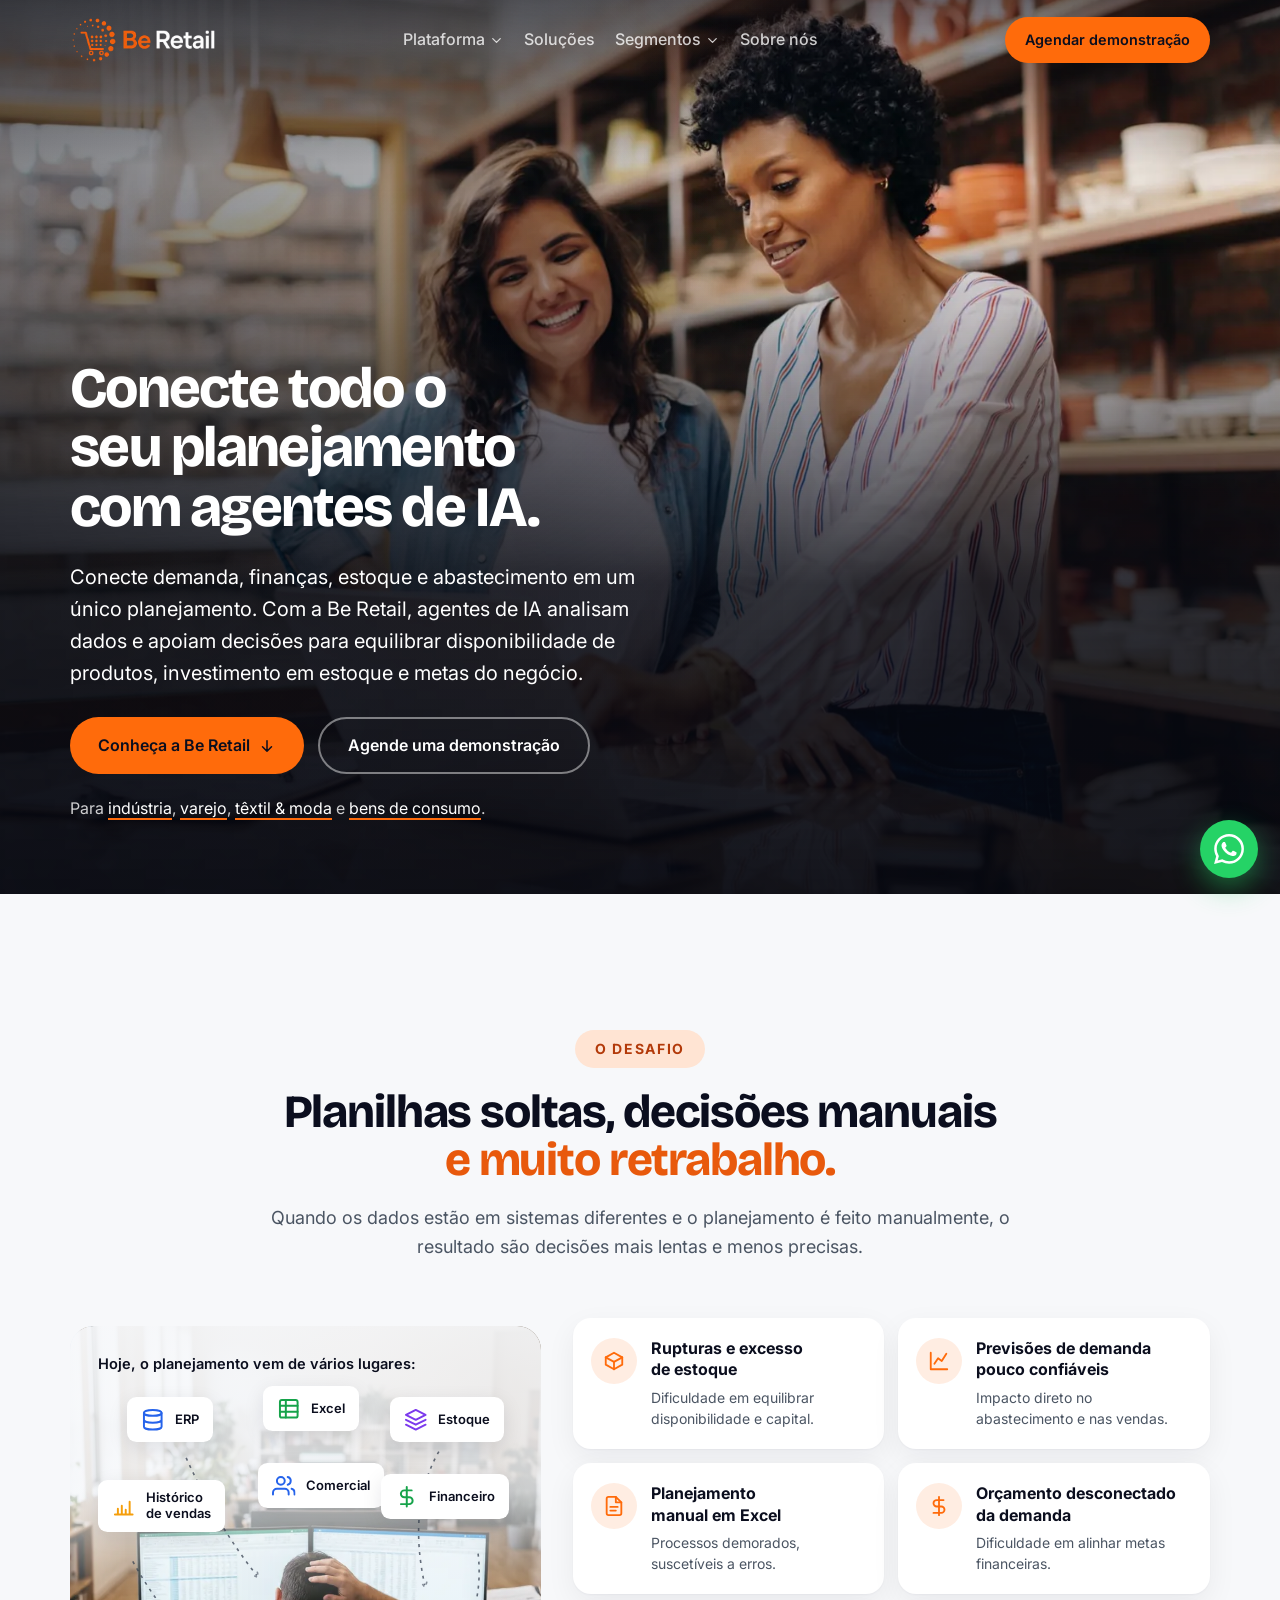
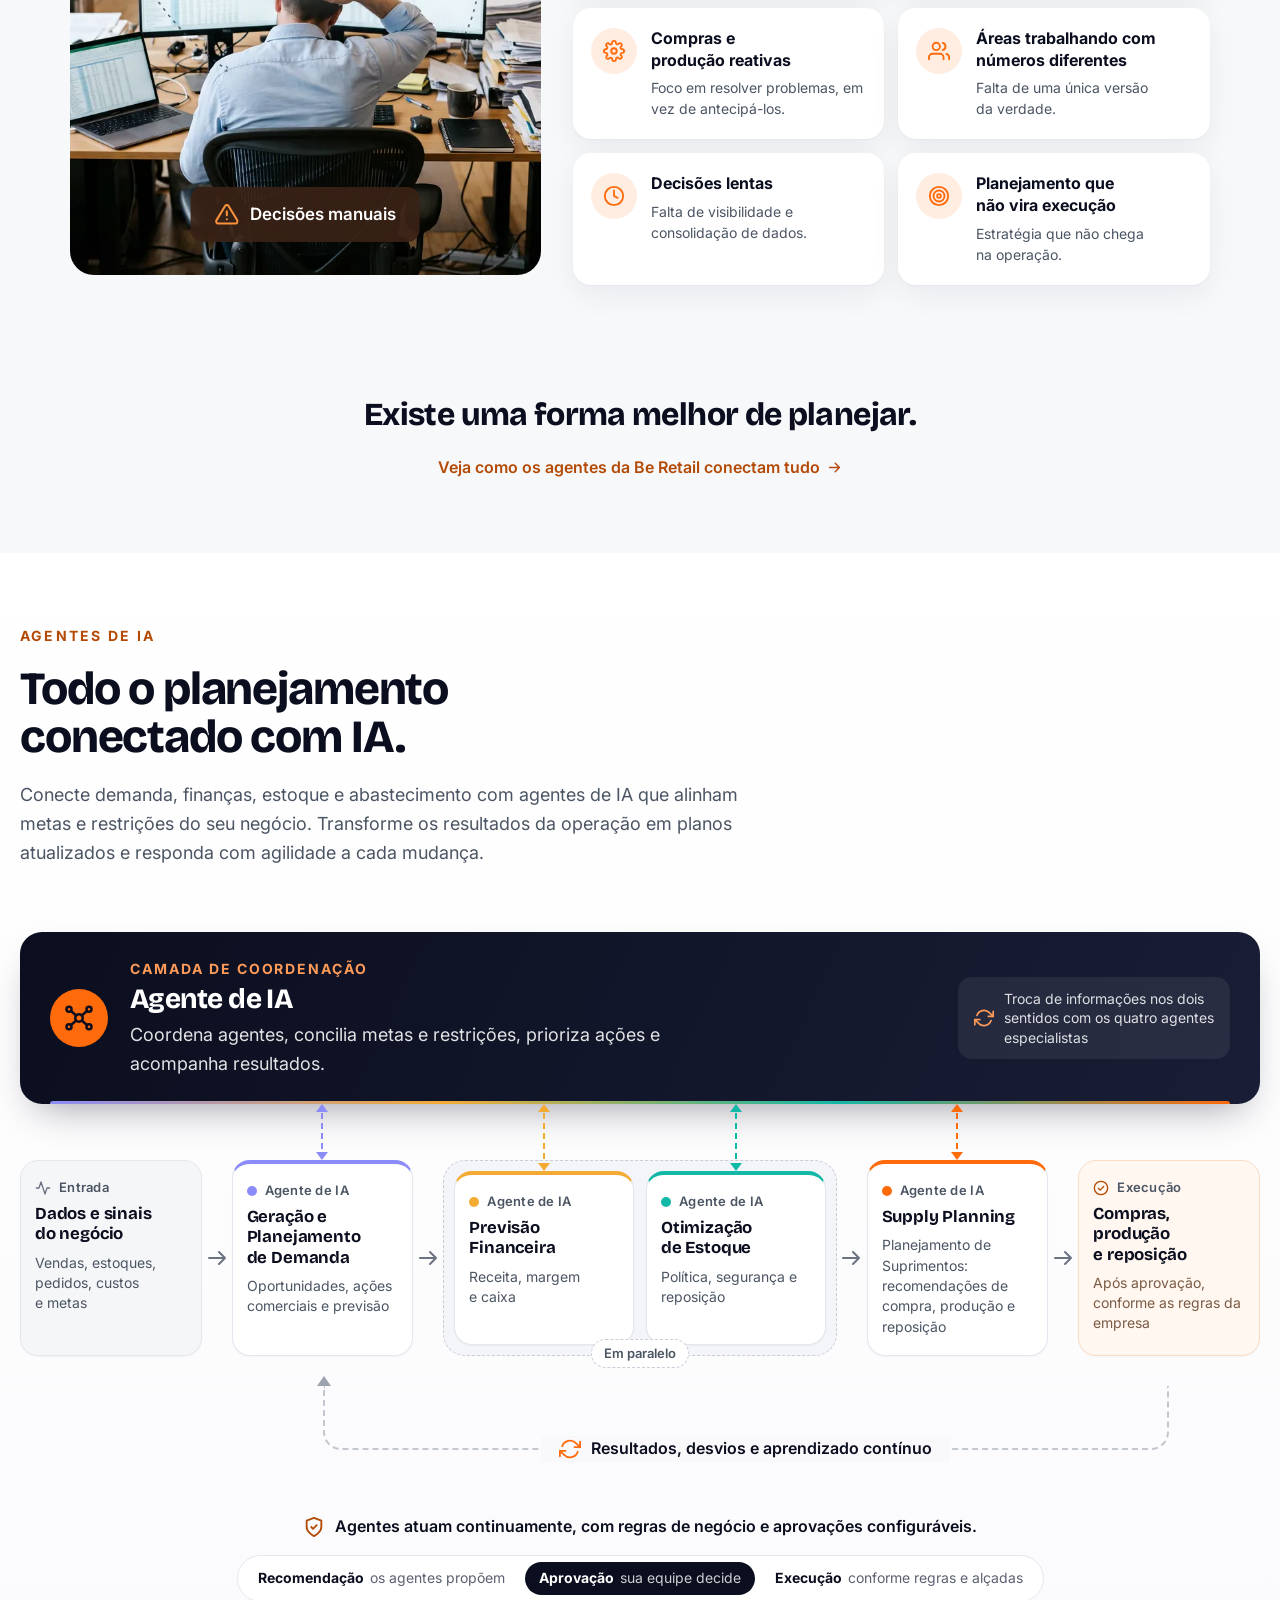
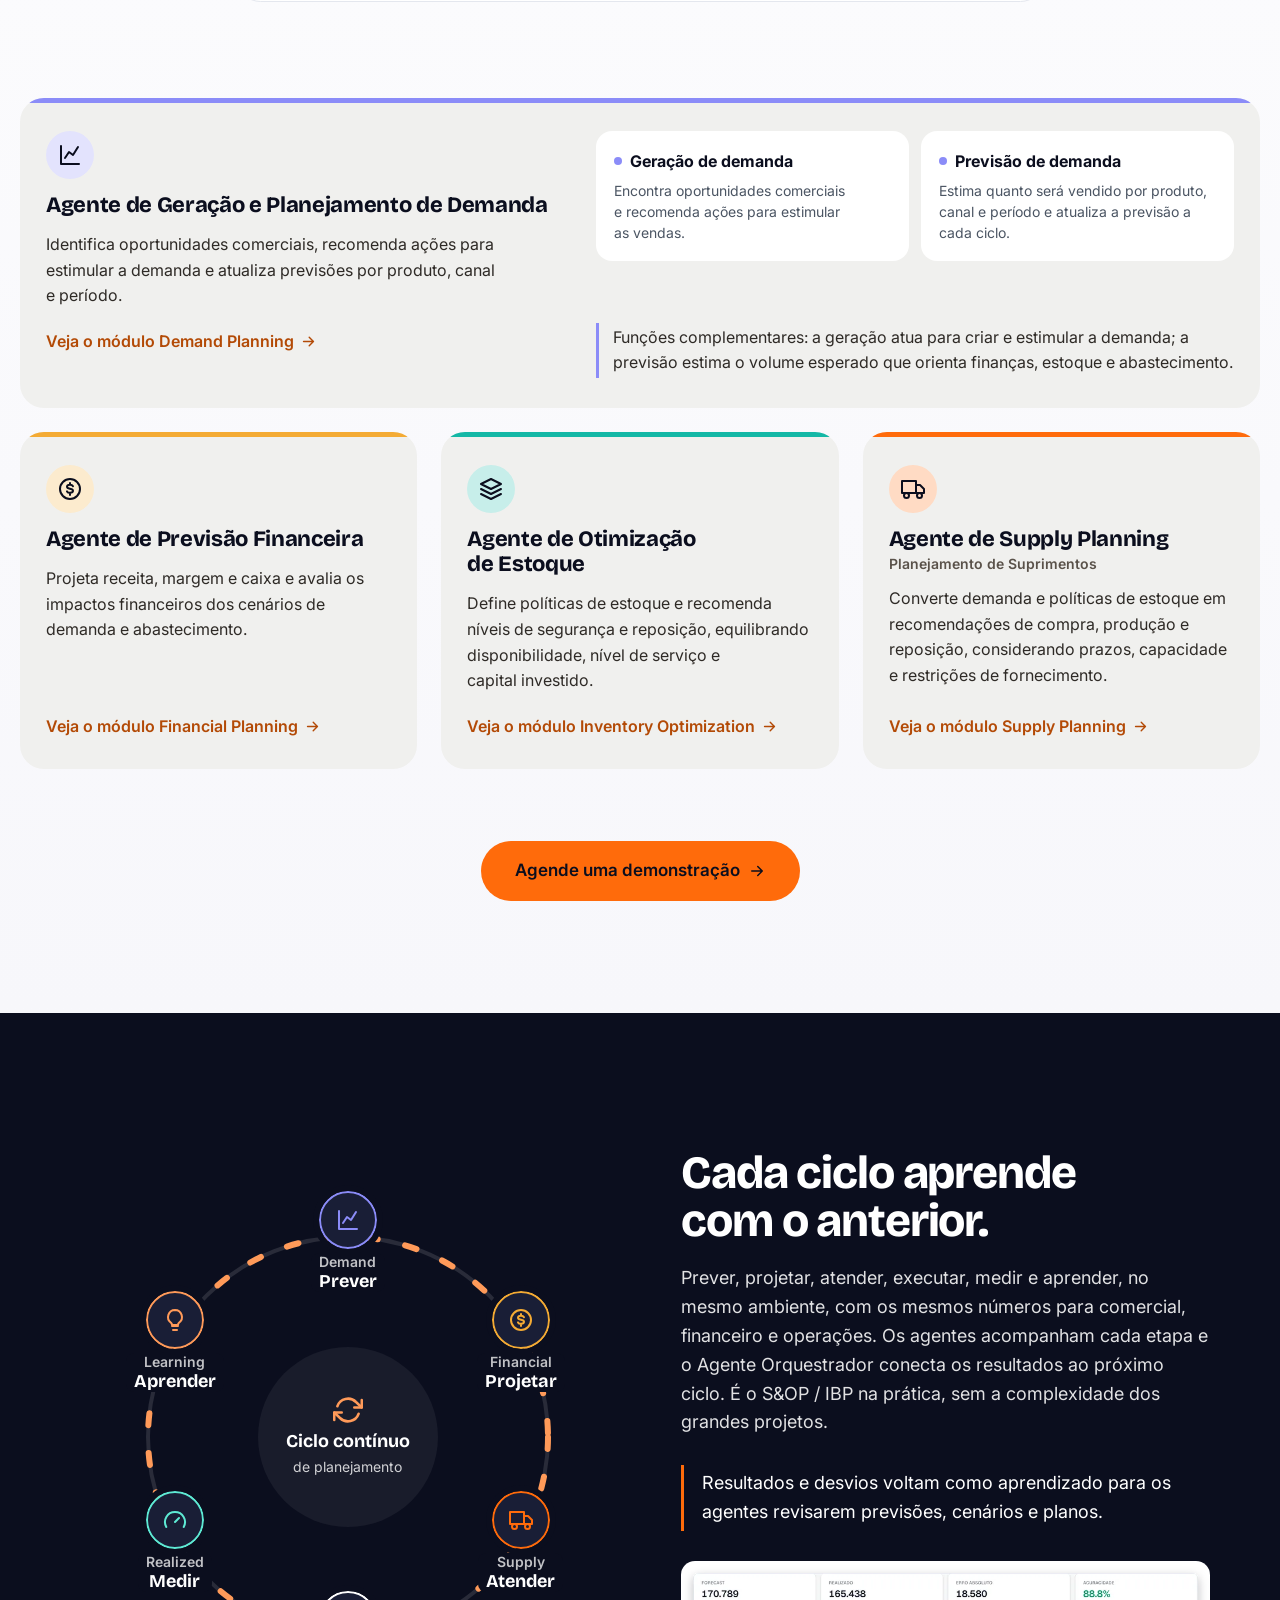
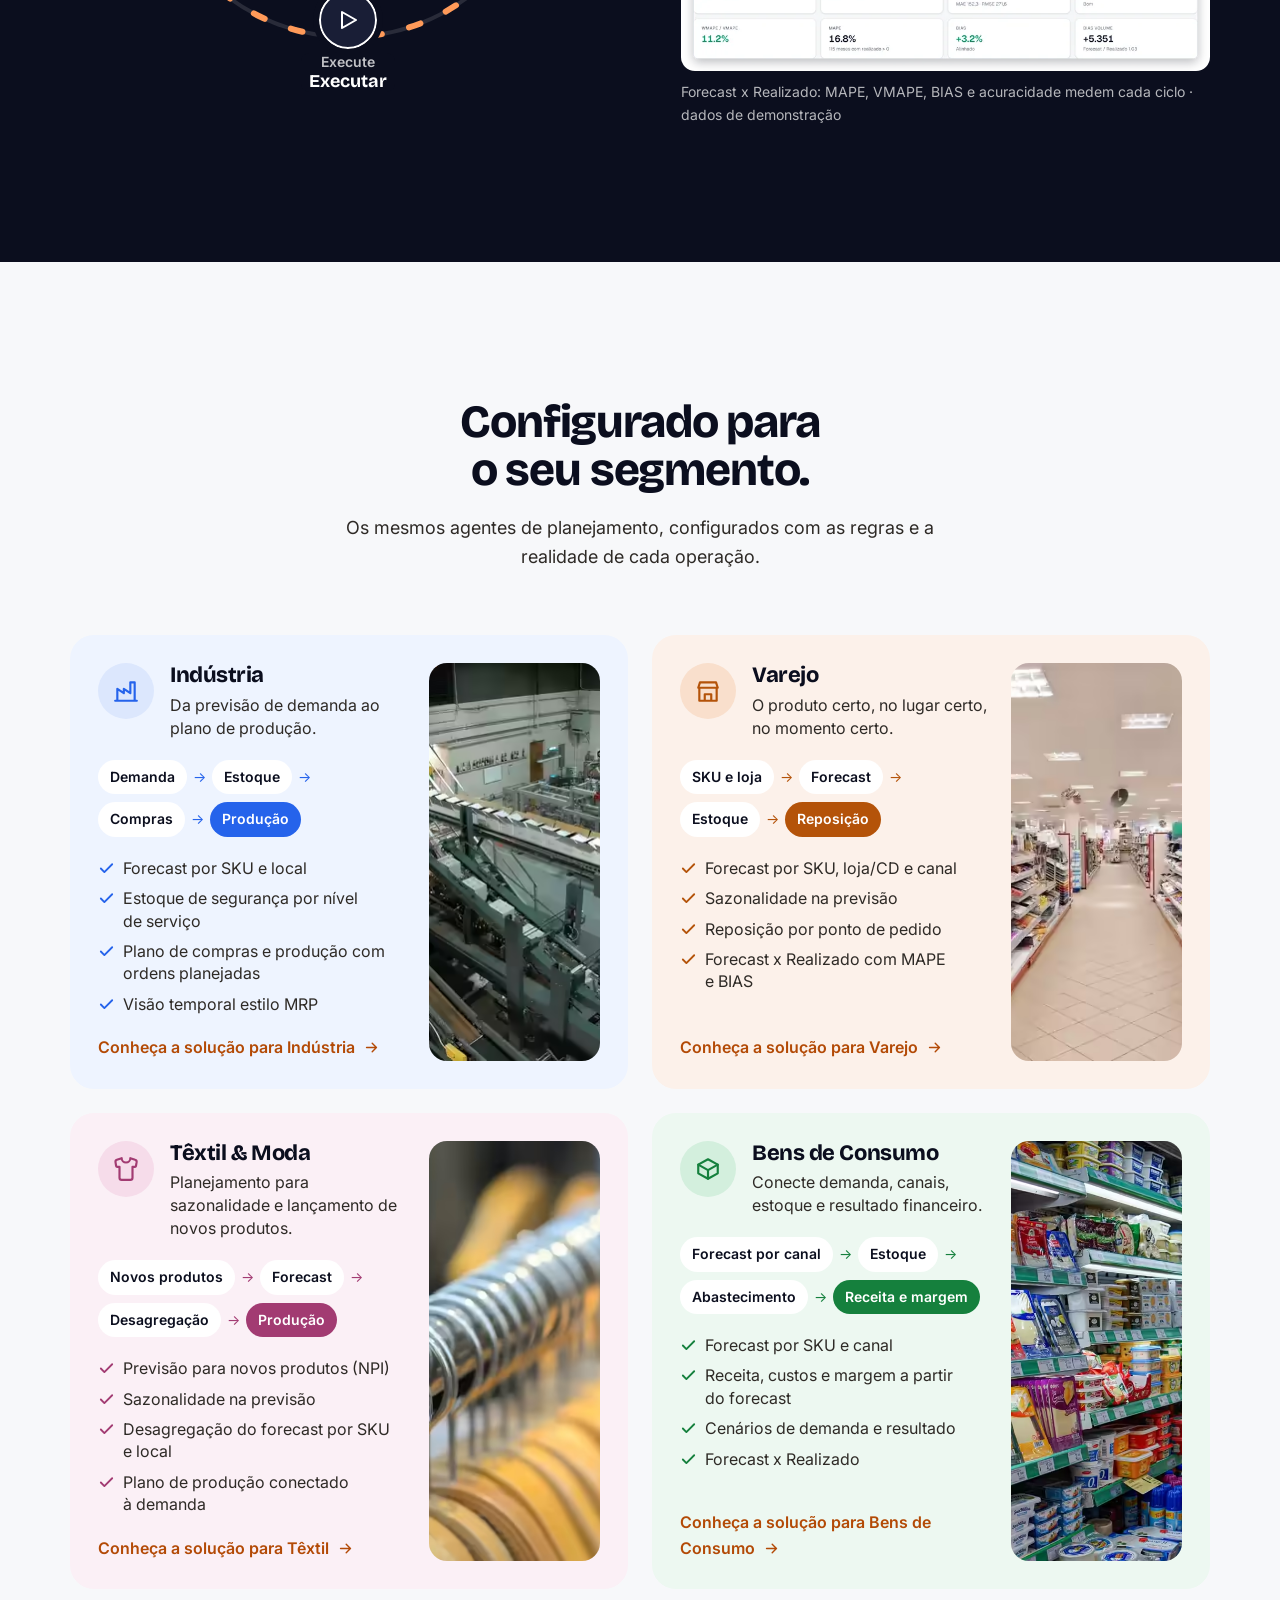
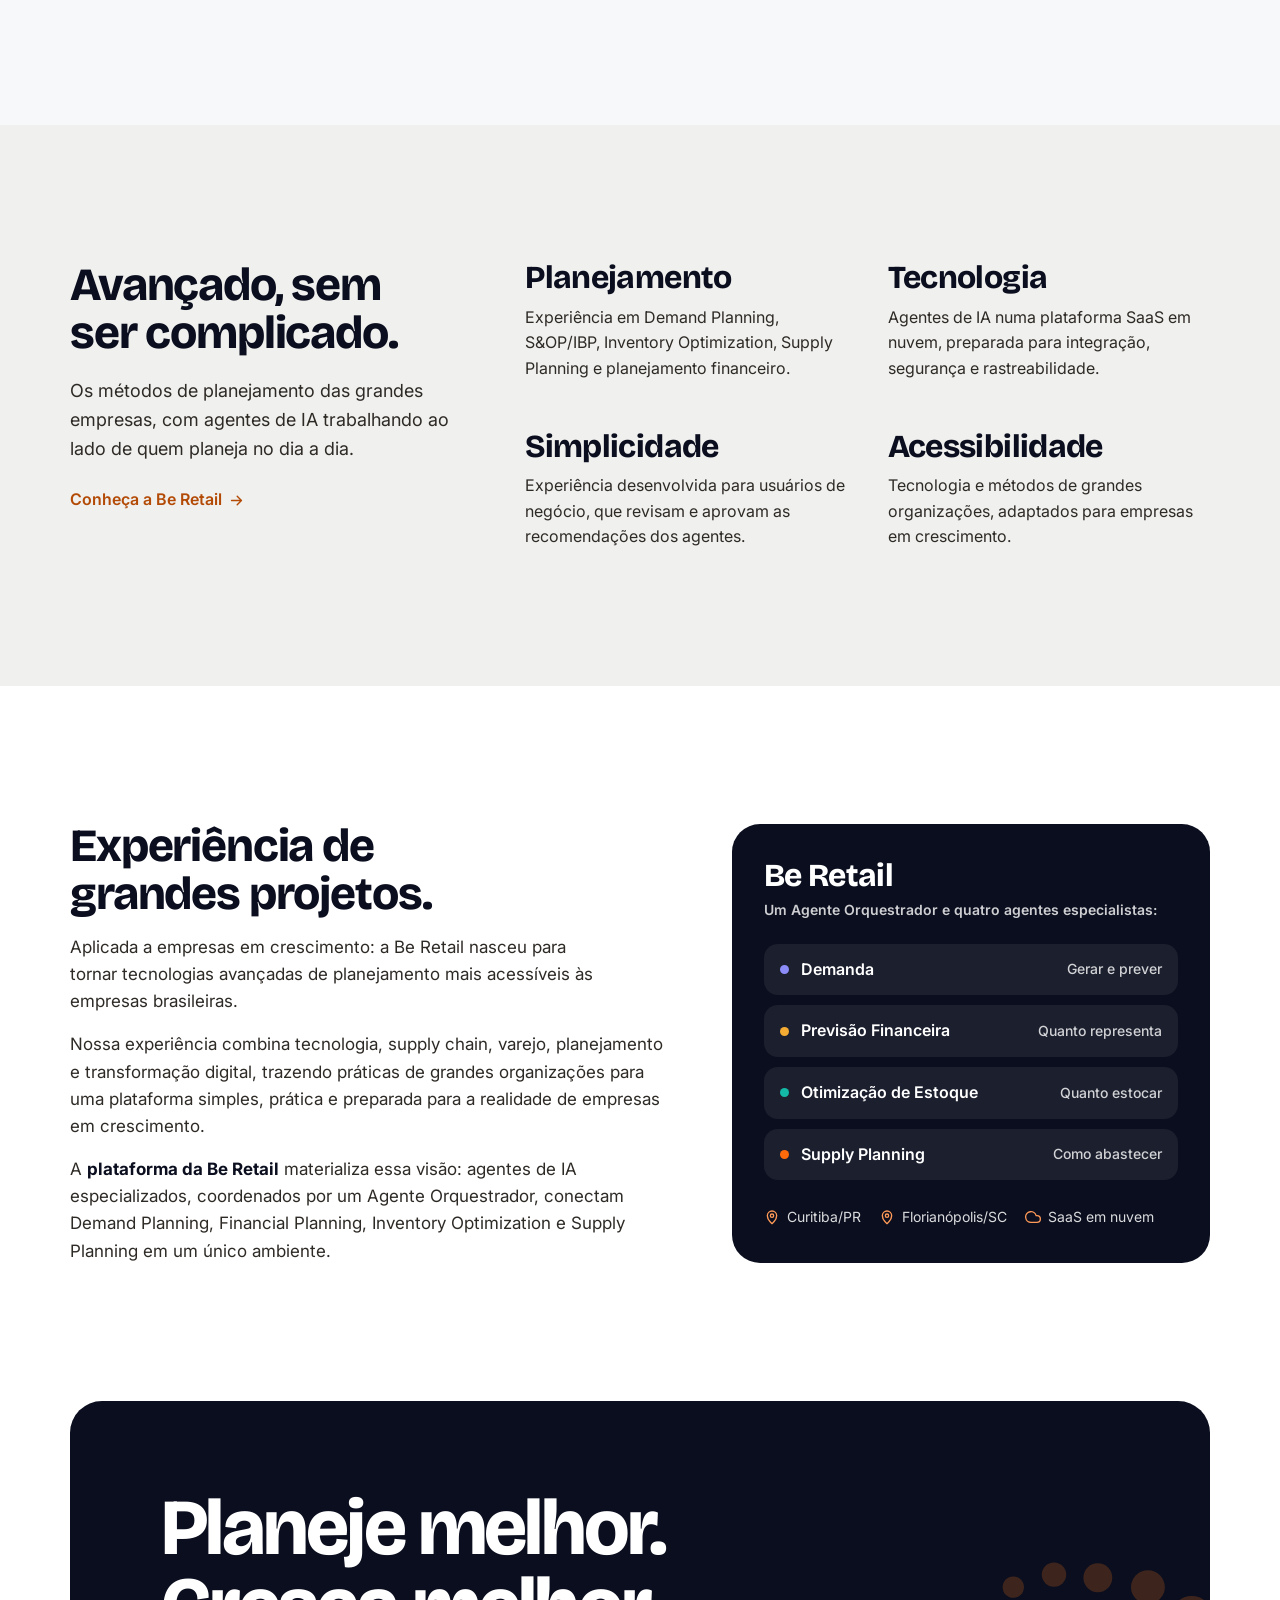
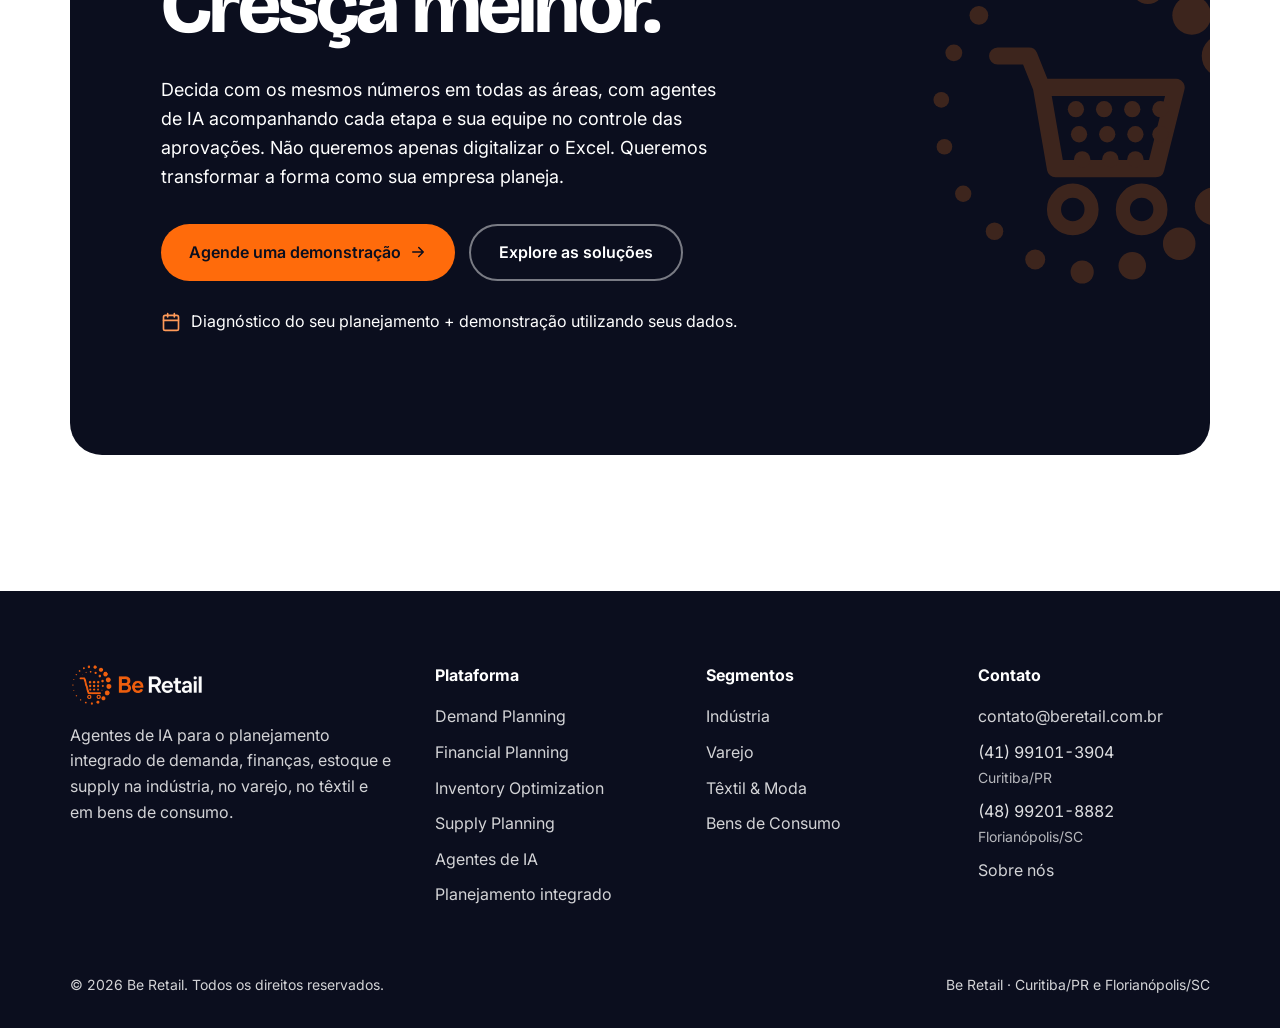
==== commit 1349d3c0: "Ajusta hero, menu e título do orquestrador - Hero: novo título e subtítulo, coluna única de 620 px, " ====
--- a/index.html
+++ b/index.html
@@ -21,7 +21,7 @@
 <meta property="og:type" content="website">
 <meta property="og:locale" content="pt_BR">
 <meta property="og:site_name" content="Be Retail">
-<meta property="og:title" content="Be Retail — Transforme todo o planejamento da sua empresa com agentes de IA">
+<meta property="og:title" content="Be Retail — Conecte todo o seu planejamento com agentes de IA">
 <meta property="og:description" content="Agentes de IA especializados analisam e gerenciam demanda, finanças, estoque e supply, coordenados por um Agente Orquestrador. Para indústria, varejo, têxtil e bens de consumo.">
 <meta property="og:url" content="https://beretail.com.br/">
 <meta property="og:image" content="https://beretail.com.br/assets/og-image.jpg">
@@ -128,11 +128,10 @@
     </button>
     <nav aria-label="principal">
       <ul id="menu-principal">
-        <li><a href="#inicio">Início</a></li>
-        <li class="nav-agentes"><a href="#agentes">Agentes de IA</a></li>
         <li class="has-sub">
           <a href="plataforma.html">Plataforma <svg class="ic" aria-hidden="true"><use href="#i-chev"/></svg></a>
           <ul class="sub">
+            <li><a href="#agentes"><span class="dot dot-ia"></span>Agentes de IA</a></li>
             <li><a href="plataforma.html#demand-planning"><span class="dot m-demand" style="background:var(--mod)"></span>Demand Planning</a></li>
             <li><a href="plataforma.html#financial-planning"><span class="dot m-fin" style="background:var(--mod)"></span>Financial Planning</a></li>
             <li><a href="plataforma.html#inventory-optimization"><span class="dot m-inv" style="background:var(--mod)"></span>Inventory Optimization</a></li>
@@ -149,11 +148,11 @@
             <li><a href="#bens-de-consumo">Bens de Consumo</a></li>
           </ul>
         </li>
-        <li><a href="#sobre">Sobre Nós</a></li>
-        <li><a href="#contato">Contato</a></li>
+        <li><a href="#sobre">Sobre nós</a></li>
+        <li class="nav-demo"><a href="https://wa.me/5541991013904?text=Ol%C3%A1!%20Quero%20agendar%20uma%20demonstra%C3%A7%C3%A3o%20da%20Be%20Retail." target="_blank" rel="noopener">Agendar demonstração</a></li>
       </ul>
     </nav>
-    <a class="btn btn-primary cta-header" href="https://wa.me/5541991013904?text=Ol%C3%A1!%20Quero%20agendar%20uma%20demonstra%C3%A7%C3%A3o%20da%20Be%20Retail." target="_blank" rel="noopener">Agende uma demonstração</a>
+    <a class="btn btn-primary cta-header" href="https://wa.me/5541991013904?text=Ol%C3%A1!%20Quero%20agendar%20uma%20demonstra%C3%A7%C3%A3o%20da%20Be%20Retail." target="_blank" rel="noopener">Agendar demonstração</a>
   </div>
 </header>
 
@@ -166,9 +165,9 @@
        sizes="100vw" width="1600" height="1072" fetchpriority="high"
        alt="Duas empreendedoras revisam o planejamento no notebook, no balcão de uma loja de cerâmica">
   <div class="container hero-content">
-    <h1>Transforme todo o planejamento da sua empresa com agentes de IA.</h1>
+    <h1>Conecte todo o seu planejamento com agentes de IA.</h1>
     <div class="hero-grid">
-      <p class="lead">Na Be Retail, agentes de IA transformam dados em decisões e gerenciam seu planejamento de ponta a ponta. Um Agente Orquestrador conecta demanda, finanças, estoque e suprimentos para antecipar riscos, identificar oportunidades e manter toda a operação alinhada aos seus objetivos.</p>
+      <p class="lead">Conecte demanda, finanças, estoque e abastecimento em um único planejamento. Com a Be Retail, agentes de IA analisam dados e apoiam decisões para equilibrar disponibilidade de produtos, investimento em estoque e metas do negócio.</p>
       <div class="hero-side">
         <div class="hero-actions">
           <a class="btn btn-primary" href="#agentes">Conheça a Be Retail <svg class="ic" aria-hidden="true"><use href="#i-down"/></svg></a>
@@ -248,7 +247,7 @@
         <span class="ag-orq-ic" aria-hidden="true"><svg class="ic"><use href="#i-hub"/></svg></span>
         <div class="ag-orq-txt">
           <p class="ag-orq-tag">Camada de coordenação</p>
-          <h3>Agente Orquestrador de IA</h3>
+          <h3>Agente de IA</h3>
           <p>Coordena agentes, concilia metas e restrições, prioriza ações e acompanha resultados.</p>
         </div>
         <p class="ag-orq-elo"><svg class="ic" aria-hidden="true"><use href="#i-refresh"/></svg>Troca de informações nos dois sentidos com os quatro agentes especialistas</p>
--- a/assets/site.css
+++ b/assets/site.css
@@ -70,6 +70,8 @@
 .nav .sub a{display:flex;padding:10px 12px;border-radius:9px;font-size:var(--t-ui)}
 .nav .sub a:hover{background:rgba(255,255,255,.06)}
 .nav .sub .dot{width:8px;height:8px;border-radius:50%;margin-right:8px}
+.nav .sub .dot-ia{background:#fff;box-shadow:0 0 0 2px var(--laranja)}
+.nav .nav-demo{display:none}
 .menu-btn{
   display:none;background:none;border:0;cursor:pointer;padding:8px;
   color:#fff;margin-left:auto;
@@ -110,13 +112,21 @@
     linear-gradient(to top,rgba(6,8,16,.94) 0%,rgba(6,8,16,.82) 34%,rgba(6,8,16,.2) 64%,rgba(6,8,16,0) 78%), /* taste-skill-ignore: scrim neutro sobre a foto */
     linear-gradient(to bottom,rgba(6,8,16,.62) 0,rgba(6,8,16,0) 20%); /* scrim neutro sobre a foto */ /* taste-skill-ignore: scrim neutro sobre a foto */
 }
+@media(min-width:961px){
+  /* reforço à esquerda, sob a coluna de texto */
+  .hero::after{background:
+    linear-gradient(to right,rgba(6,8,16,.5) 0%,rgba(6,8,16,.28) 42%,rgba(6,8,16,0) 62%), /* taste-skill-ignore: scrim neutro sobre a foto */
+    linear-gradient(to top,rgba(6,8,16,.94) 0%,rgba(6,8,16,.82) 34%,rgba(6,8,16,.2) 64%,rgba(6,8,16,0) 78%), /* taste-skill-ignore: scrim neutro sobre a foto */
+    linear-gradient(to bottom,rgba(6,8,16,.62) 0,rgba(6,8,16,0) 20%)} /* taste-skill-ignore: scrim neutro sobre a foto */
+}
 .hero-content{width:min(1140px,calc(100% - 40px))}
+/* coluna de texto única (~620px) à esquerda, para não avançar sobre as pessoas da foto */
 .hero h1{
-  font-size:clamp(2rem,5.2vw,4.75rem);font-weight:750;line-height:1;
-  letter-spacing:-.035em;margin-bottom:36px;max-width:22ch;
-}
-.hero-grid{display:grid;grid-template-columns:1fr 1fr;gap:56px;align-items:end}
-.hero p.lead{font-size:var(--t-lead);color:#fff;max-width:36rem}
+  font-size:clamp(2.125rem,3.2vw + 1rem,4rem);font-weight:750;line-height:1.04;
+  letter-spacing:-.03em;margin-bottom:24px;max-width:620px;
+}
+.hero-grid{display:grid;grid-template-columns:1fr;gap:28px;max-width:620px}
+.hero p.lead{font-size:clamp(1.125rem,.25vw + 1.05rem,1.25rem);line-height:1.6;color:#fff;max-width:none}
 .hero-side{display:flex;flex-direction:column;gap:22px}
 .hero-actions{display:flex;gap:14px;flex-wrap:wrap}
 .hero-segs{font-size:var(--t-ui);color:rgba(255,255,255,.8);max-width:30rem}
@@ -602,20 +612,15 @@
 .nav .logo{flex:none}
 @media(max-width:1320px) and (min-width:961px){
   .nav > nav > ul{gap:20px}
-  .nav > nav > ul > li:first-child{display:none}
   .cta-header{padding:11px 20px;font-size:.9rem}
 }
 @media(max-width:1080px){
   .mods{grid-template-columns:1fr}
-}
-@media(max-width:1099px) and (min-width:961px){
-  .nav .nav-agentes{display:none}
 }
 @media(max-width:960px){
   section{padding:104px 0}
   .hero{padding:160px 0 56px}
-  .hero-grid,.prob-grid,.ciclo-grid,.dif-grid{grid-template-columns:1fr}
-  .hero-grid{gap:28px}
+  .prob-grid,.ciclo-grid,.dif-grid{grid-template-columns:1fr}
   .ciclo-txt{order:-1}
   .dif-grid{gap:88px}
   .sobre-grid{grid-template-columns:1fr;gap:40px}
@@ -624,6 +629,8 @@
   .foot-grid{grid-template-columns:1fr 1fr}
   .menu-btn{display:block}
   .nav .cta-header{display:none}
+  .nav .nav-demo{display:block}
+  .nav .nav-demo a{color:var(--laranja-claro);font-weight:600}
   .nav > nav{position:absolute;top:100%;left:0;right:0;background:var(--navy);display:none;max-height:calc(100vh - 80px);overflow-y:auto}
   header.nav-open .nav > nav{display:block}
   .nav > nav > ul{flex-direction:column;gap:0;padding:8px 4% 16px}
